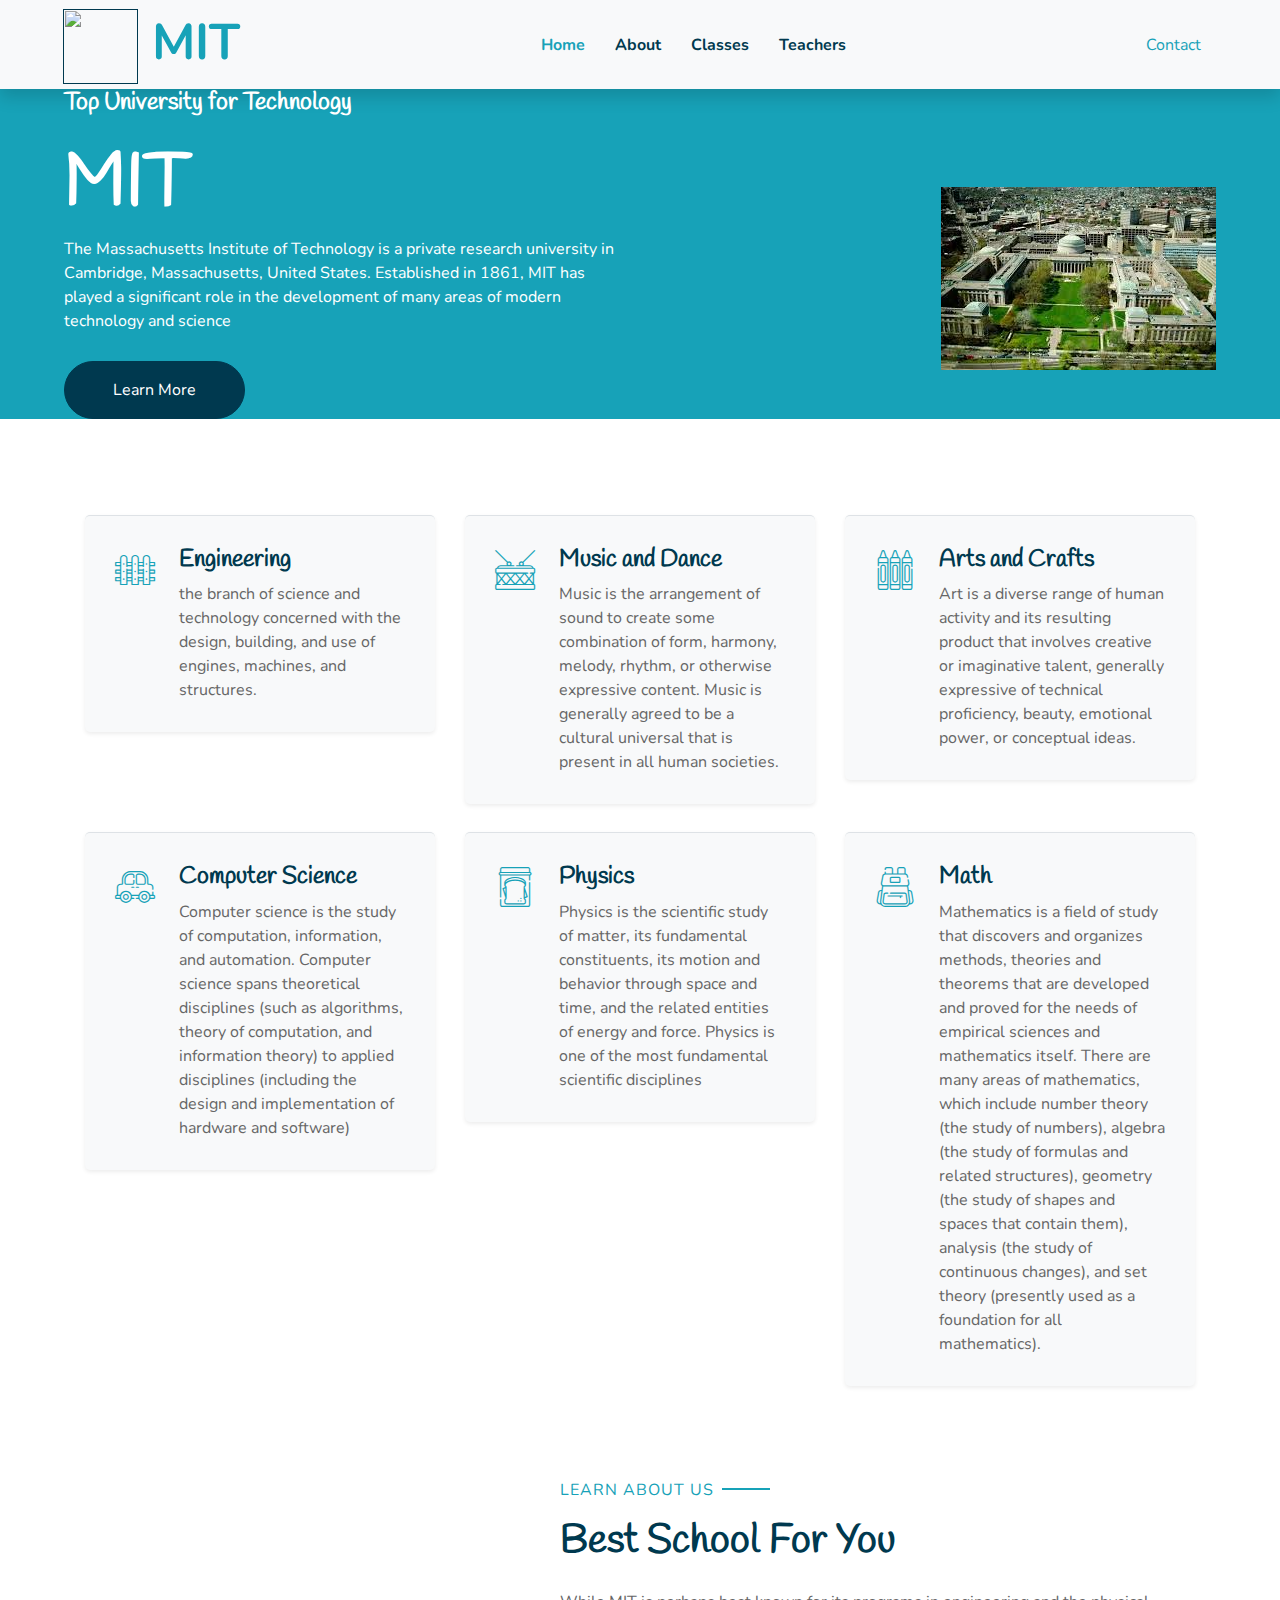
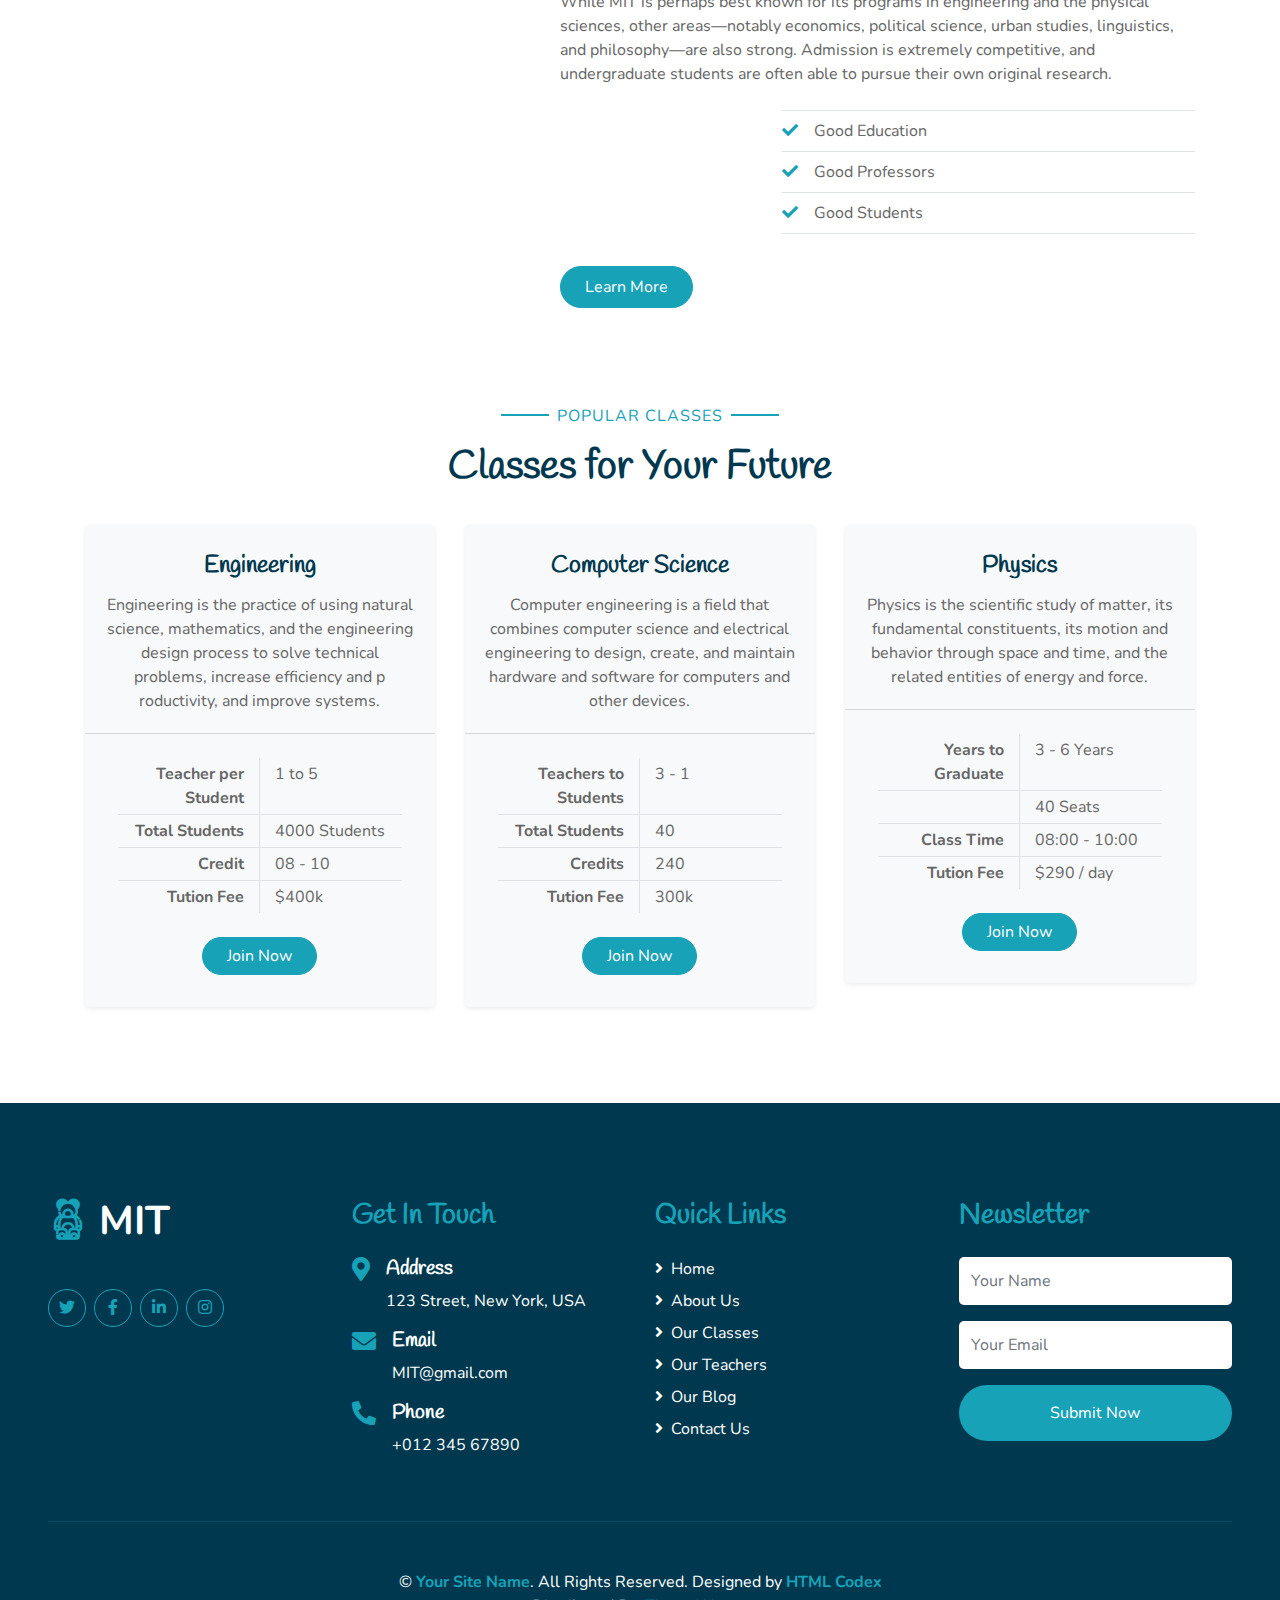
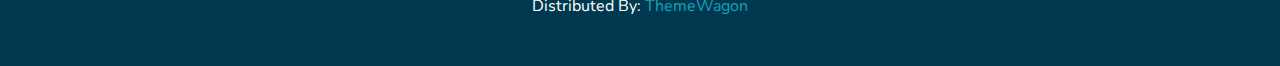
==== index.html @ 2fdd3d4b "tri duc ai tai sao cau lai gay" ====
<!DOCTYPE html>
<html lang="en">
  <head>
    <meta charset="utf-8" />
    <title>Massachusetts Institute of Technology</title>
    <meta content="width=device-width, initial-scale=1.0" name="viewport" />
    <meta content="Free HTML Templates" name="keywords" />
    <meta content="Free HTML Templates" name="description" />

    <!-- Favicon -->
    <link href="img/favicon.ico" rel="icon" />

    <!-- Google Web Fonts -->
    <link rel="preconnect" href="https://fonts.gstatic.com" />
    <link
      href="https://fonts.googleapis.com/css2?family=Handlee&family=Nunito&display=swap"
      rel="stylesheet"
    />

    <!-- Font Awesome -->
    <link
      href="https://cdnjs.cloudflare.com/ajax/libs/font-awesome/5.10.0/css/all.min.css"
      rel="stylesheet"
    />

    <!-- Flaticon Font -->
    <link href="lib/flaticon/font/flaticon.css" rel="stylesheet" />

    <!-- Libraries Stylesheet -->
    <link href="lib/owlcarousel/assets/owl.carousel.min.css" rel="stylesheet" />
    <link href="lib/lightbox/css/lightbox.min.css" rel="stylesheet" />

    <!-- Customized Bootstrap Stylesheet -->
    <link href="css/style.css" rel="stylesheet" />
  </head>

  <body>
    <!-- Navbar Start -->
    <div class="container-fluid bg-light position-relative shadow">
      <nav
        class="navbar navbar-expand-lg bg-light navbar-light py-3 py-lg-0 px-0 px-lg-5"
      >
        <a
          href=""
          class="navbar-brand font-weight-bold text-secondary"
          style="font-size: 50px"
        >
          <img src="https://th.bing.com/th/id/OIP.v89mqosFMWEcnOunq5qNAQHaHY?rs=1&pid=ImgDetMain" height="75px" width="75px">
          <span class="text-primary">MIT</span>
        </a>
        <button
          type="button"
          class="navbar-toggler"
          data-toggle="collapse"
          data-target="#navbarCollapse"
        >
          <span class="navbar-toggler-icon"></span>
        </button>
        <div
          class="collapse navbar-collapse justify-content-between"
          id="navbarCollapse"
        >
          <div class="navbar-nav font-weight-bold mx-auto py-0">
            <a href="index.html" class="nav-item nav-link active">Home</a>
            <a href="about.html" class="nav-item nav-link">About</a>
            <a href="class.html" class="nav-item nav-link">Classes</a>
            <a href="team.html" class="nav-item nav-link">Teachers</a>

              </div>
            </div>
            <a href="contact.html" class="nav-item nav-link">Contact</a>
          </div>

        </div>
      </nav>
    </div>
    <!-- Navbar End -->

    <!-- Header Start -->
    <div class="container-fluid bg-primary px-0 px-md-5 mb-5">
      <div class="row align-items-center px-3">
        <div class="col-lg-6 text-center text-lg-left">
          <h4 class="text-white mb-4 mt-5 mt-lg-0">Top University for Technology</h4>
          <h1 class="display-3 font-weight-bold text-white">
            MIT
          </h1>
          <p class="text-white mb-4">
            The Massachusetts Institute of Technology is a private research university
             in Cambridge, Massachusetts, United States. Established in 1861,
              MIT has played a significant role in the development of many areas of modern technology and science
          </p>
          <a href="" class="btn btn-secondary mt-1 py-3 px-5">Learn More</a>
        </div>
        <div class="col-lg-6 text-center text-lg-right">
          <img class="img-fluid mt-5" src="img/header.png" alt="" />
        </div>
      </div>
    </div>
    <!-- Header End -->

    <!-- Facilities Start -->
    <div class="container-fluid pt-5">
      <div class="container pb-3">
        <div class="row">
          <div class="col-lg-4 col-md-6 pb-1">
            <div
              class="d-flex bg-light shadow-sm border-top rounded mb-4"
              style="padding: 30px"
            >
              <i
                class="flaticon-050-fence h1 font-weight-normal text-primary mb-3"
              ></i>
              <div class="pl-4">
                <h4>Engineering</h4>
                <p class="m-0">
                  the branch of science and technology concerned with 
                  the design, building, and use of engines, machines, and structures.

                </p>
              </div>
            </div>
          </div>
          <div class="col-lg-4 col-md-6 pb-1">
            <div
              class="d-flex bg-light shadow-sm border-top rounded mb-4"
              style="padding: 30px"
            >
              <i
                class="flaticon-022-drum h1 font-weight-normal text-primary mb-3"
              ></i>
              <div class="pl-4">
                <h4>Music and Dance</h4>
                <p class="m-0">
                  Music is the arrangement of sound to create some combination of form, harmony, melody, rhythm, or otherwise expressive content.
                  Music is generally agreed to be a cultural universal that is present in all human societies.
                </p>
              </div>
            </div>
          </div>
          <div class="col-lg-4 col-md-6 pb-1">
            <div
              class="d-flex bg-light shadow-sm border-top rounded mb-4"
              style="padding: 30px"
            >
              <i
                class="flaticon-030-crayons h1 font-weight-normal text-primary mb-3"
              ></i>
              <div class="pl-4">
                <h4>Arts and Crafts</h4>
                <p class="m-0">
                  Art is a diverse range of human activity and its resulting product that 
                  involves creative or imaginative talent, generally expressive of technical proficiency, beauty,
                   emotional power, or conceptual ideas.
                </p>
              </div>
            </div>
          </div>
          <div class="col-lg-4 col-md-6 pb-1">
            <div
              class="d-flex bg-light shadow-sm border-top rounded mb-4"
              style="padding: 30px"
            >
              <i
                class="flaticon-017-toy-car h1 font-weight-normal text-primary mb-3"
              ></i>
              <div class="pl-4">
                <h4>Computer Science</h4>
                <p class="m-0">
                  Computer science is the study of computation, information, and automation.
                   Computer science spans theoretical disciplines (such as algorithms, theory of computation, and information theory)
                    to applied disciplines (including the design and implementation of hardware and software)
                </p>
              </div>
            </div>
          </div>
          <div class="col-lg-4 col-md-6 pb-1">
            <div
              class="d-flex bg-light shadow-sm border-top rounded mb-4"
              style="padding: 30px"
            >
              <i
                class="flaticon-025-sandwich h1 font-weight-normal text-primary mb-3"
              ></i>
              <div class="pl-4">
                <h4>Physics</h4>
                <p class="m-0">
                  Physics is the scientific study of matter, its fundamental constituents, its motion and behavior through space and time,
                   and the related entities of energy and force. Physics is one of the most fundamental scientific disciplines
                </p>
              </div>
            </div>
          </div>
          <div class="col-lg-4 col-md-6 pb-1">
            <div
              class="d-flex bg-light shadow-sm border-top rounded mb-4"
              style="padding: 30px"
            >
              <i
                class="flaticon-047-backpack h1 font-weight-normal text-primary mb-3"
              ></i>
              <div class="pl-4">
                <h4>Math</h4>
                <p class="m-0">
                  Mathematics is a field of study that discovers and organizes methods, theories and theorems
                  that are developed and proved for the needs of empirical sciences and mathematics itself.
                  There are many areas of mathematics, which include number theory (the study of numbers), 
                  algebra (the study of formulas and related structures),
                  geometry (the study of shapes and spaces that contain them),
                  analysis (the study of continuous changes), and set theory (presently used as a foundation for all mathematics).                </p>
              </div>
            </div>
          </div>
        </div>
      </div>
    </div>
    <!-- Facilities Start -->

    <!-- About Start -->
    <div class="container-fluid py-5">
      <div class="container">
        <div class="row align-items-center">
          <div class="col-lg-5">
            <img
              class="img-fluid rounded mb-5 mb-lg-0"
              src="img/about-1.jpg"
              alt=""
            />
          </div>
          <div class="col-lg-7">
            <p class="section-title pr-5">
              <span class="pr-2">Learn About Us</span>
            </p>
            <h1 class="mb-4">Best School For You</h1>
            <p>
              While MIT is perhaps best known for its programs in engineering and the physical sciences, other areas—notably economics,
              political science, urban studies, linguistics, and philosophy—are also strong. Admission is extremely competitive, 
              and undergraduate students are often able to pursue their own original research.
            </p>
            <div class="row pt-2 pb-4">
              <div class="col-6 col-md-4">
                <img class="img-fluid rounded" src="img/about-2.jpg" alt="" />
              </div>
              <div class="col-6 col-md-8">
                <ul class="list-inline m-0">
                  <li class="py-2 border-top border-bottom">
                    <i class="fa fa-check text-primary mr-3"></i>Good Education
                  </li>
                  <li class="py-2 border-bottom">
                    <i class="fa fa-check text-primary mr-3"></i>Good Professors 
                  </li>
                  <li class="py-2 border-bottom">
                    <i class="fa fa-check text-primary mr-3"></i>Good Students
                  </li>
                </ul>
              </div>
            </div>
            <a href="" class="btn btn-primary mt-2 py-2 px-4">Learn More</a>
          </div>
        </div>
      </div>
    </div>
    <!-- About End -->

    <!-- Class Start -->
    <div class="container-fluid pt-5">
      <div class="container">
        <div class="text-center pb-2">
          <p class="section-title px-5">
            <span class="px-2">Popular Classes</span>
          </p>
          <h1 class="mb-4">Classes for Your Future</h1>
        </div>
        <div class="row">
          <div class="col-lg-4 mb-5">
            <div class="card border-0 bg-light shadow-sm pb-2">
              <img class="card-img-top mb-2" src="img/class-1.jpg" alt="" />
              <div class="card-body text-center">
                <h4 class="card-title">Engineering</h4>
                <p class="card-text"> Engineering is the practice of using natural science, mathematics,
                   and the engineering design process to solve technical problems, increase efficiency and p
                   roductivity, and improve systems.
                  
                </p>
              </div>
              <div class="card-footer bg-transparent py-4 px-5">
                <div class="row border-bottom">
                  <div class="col-6 py-1 text-right border-right">
                    <strong>Teacher per Student</strong>
                  </div>
                  <div class="col-6 py-1"> 1 to 5 </div>
                </div>
                <div class="row border-bottom">
                  <div class="col-6 py-1 text-right border-right">
                    <strong>Total Students</strong>
                  </div>
                  <div class="col-6 py-1">4000 Students</div>
                </div>
                <div class="row border-bottom">
                  <div class="col-6 py-1 text-right border-right">
                    <strong>Credit</strong>
                  </div>
                  <div class="col-6 py-1">08 - 10</div>
                </div>
                <div class="row">
                  <div class="col-6 py-1 text-right border-right">
                    <strong>Tution Fee</strong>
                  </div>
                  <div class="col-6 py-1">$400k</div>
                </div>
              </div>
              <a href="" class="btn btn-primary px-4 mx-auto mb-4">Join Now</a>
            </div>
          </div>
          <div class="col-lg-4 mb-5">
            <div class="card border-0 bg-light shadow-sm pb-2">
              <img class="card-img-top mb-2" src="img/class-2.jpg" alt="" />
              <div class="card-body text-center">
                <h4 class="card-title">Computer Science</h4>
                <p class="card-text">
                  Computer engineering is a field that combines computer science and electrical engineering 
                  to design, create, and maintain hardware and software for computers and other devices. 
                </p>
              </div>
              <div class="card-footer bg-transparent py-4 px-5">
                <div class="row border-bottom">
                  <div class="col-6 py-1 text-right border-right">
                    <strong>Teachers to Students </strong>
                  </div>
                  <div class="col-6 py-1">3 - 1</div>
                </div>
                <div class="row border-bottom">
                  <div class="col-6 py-1 text-right border-right">
                    <strong>Total Students</strong>
                  </div>
                  <div class="col-6 py-1">40</div>
                </div>
                <div class="row border-bottom">
                  <div class="col-6 py-1 text-right border-right">
                    <strong>Credits </strong>
                  </div>
                  <div class="col-6 py-1">240</div>
                </div>
                <div class="row">
                  <div class="col-6 py-1 text-right border-right">
                    <strong>Tution Fee</strong>
                  </div>
                  <div class="col-6 py-1">300k</div>
                </div>
              </div>
              <a href="" class="btn btn-primary px-4 mx-auto mb-4">Join Now</a>
            </div>
          </div>
          <div class="col-lg-4 mb-5">
            <div class="card border-0 bg-light shadow-sm pb-2">
              <img class="card-img-top mb-2" src="img/class-3.jpg" alt="" />
              <div class="card-body text-center">
                <h4 class="card-title">Physics </h4>
                <p class="card-text">
                  Physics is the scientific study of matter, its fundamental constituents, its motion and behavior
                  through space and time, and the related entities of energy and force.
                </p>
              </div>
              <div class="card-footer bg-transparent py-4 px-5">
                <div class="row border-bottom">
                  <div class="col-6 py-1 text-right border-right">
                    <strong>Years to Graduate</strong>
                  </div>
                  <div class="col-6 py-1">3 - 6 Years</div>
                </div>
                <div class="row border-bottom">
                  <div class="col-6 py-1 text-right border-right">
                    <strong></strong>
                  </div>
                  <div class="col-6 py-1">40 Seats</div>
                </div>
                <div class="row border-bottom">
                  <div class="col-6 py-1 text-right border-right">
                    <strong>Class Time</strong>
                  </div>
                  <div class="col-6 py-1">08:00 - 10:00</div>
                </div>
                <div class="row">
                  <div class="col-6 py-1 text-right border-right">
                    <strong>Tution Fee</strong>
                  </div>
                  <div class="col-6 py-1">$290 / day</div>
                </div>
              </div>
              <a href="" class="btn btn-primary px-4 mx-auto mb-4">Join Now</a>
            </div>
          </div>
        </div>
      </div>
    </div>
    <!-- Class End -->

   
    </div>
    <!-- Registration End -->

    
    <!-- Blog End -->

    <!-- Footer Start -->
    <div
      class="container-fluid bg-secondary text-white mt-5 py-5 px-sm-3 px-md-5"
    >
      <div class="row pt-5">
        <div class="col-lg-3 col-md-6 mb-5">
          <a
            href=""
            class="navbar-brand font-weight-bold text-primary m-0 mb-4 p-0"
            style="font-size: 40px; line-height: 40px"
          >
            <i class="flaticon-043-teddy-bear"></i>
            <span class="text-white">MIT</span>
          </a>
          <p>
          
          <div class="d-flex justify-content-start mt-4">
            <a
              class="btn btn-outline-primary rounded-circle text-center mr-2 px-0"
              style="width: 38px; height: 38px"
              href="#"
              ><i class="fab fa-twitter"></i
            ></a>
            <a
              class="btn btn-outline-primary rounded-circle text-center mr-2 px-0"
              style="width: 38px; height: 38px"
              href="#"
              ><i class="fab fa-facebook-f"></i
            ></a>
            <a
              class="btn btn-outline-primary rounded-circle text-center mr-2 px-0"
              style="width: 38px; height: 38px"
              href="#"
              ><i class="fab fa-linkedin-in"></i
            ></a>
            <a
              class="btn btn-outline-primary rounded-circle text-center mr-2 px-0"
              style="width: 38px; height: 38px"
              href="#"
              ><i class="fab fa-instagram"></i
            ></a>
          </div>
        </div>
        <div class="col-lg-3 col-md-6 mb-5">
          <h3 class="text-primary mb-4">Get In Touch</h3>
          <div class="d-flex">
            <h4 class="fa fa-map-marker-alt text-primary"></h4>
            <div class="pl-3">
              <h5 class="text-white">Address</h5>
              <p>123 Street, New York, USA</p>
            </div>
          </div>
          <div class="d-flex">
            <h4 class="fa fa-envelope text-primary"></h4>
            <div class="pl-3">
              <h5 class="text-white">Email</h5>
              <p>MIT@gmail.com</p>
            </div>
          </div>
          <div class="d-flex">
            <h4 class="fa fa-phone-alt text-primary"></h4>
            <div class="pl-3">
              <h5 class="text-white">Phone</h5>
              <p>+012 345 67890</p>
            </div>
          </div>
        </div>
        <div class="col-lg-3 col-md-6 mb-5">
          <h3 class="text-primary mb-4">Quick Links</h3>
          <div class="d-flex flex-column justify-content-start">
            <a class="text-white mb-2" href="#"
              ><i class="fa fa-angle-right mr-2"></i>Home</a
            >
            <a class="text-white mb-2" href="#"
              ><i class="fa fa-angle-right mr-2"></i>About Us</a
            >
            <a class="text-white mb-2" href="#"
              ><i class="fa fa-angle-right mr-2"></i>Our Classes</a
            >
            <a class="text-white mb-2" href="#"
              ><i class="fa fa-angle-right mr-2"></i>Our Teachers</a
            >
            <a class="text-white mb-2" href="#"
              ><i class="fa fa-angle-right mr-2"></i>Our Blog</a
            >
            <a class="text-white" href="#"
              ><i class="fa fa-angle-right mr-2"></i>Contact Us</a
            >
          </div>
        </div>
        <div class="col-lg-3 col-md-6 mb-5">
          <h3 class="text-primary mb-4">Newsletter</h3>
          <form action="">
            <div class="form-group">
              <input
                type="text"
                class="form-control border-0 py-4"
                placeholder="Your Name"
                required="required"
              />
            </div>
            <div class="form-group">
              <input
                type="email"
                class="form-control border-0 py-4"
                placeholder="Your Email"
                required="required"
              />
            </div>
            <div>
              <button
                class="btn btn-primary btn-block border-0 py-3"
                type="submit"
              >
                Submit Now
              </button>
            </div>
          </form>
        </div>
      </div>
      <div
        class="container-fluid pt-5"
        style="border-top: 1px solid rgba(23, 162, 184, 0.2) ;"
      >
        <p class="m-0 text-center text-white">
          &copy;
          <a class="text-primary font-weight-bold" href="#">Your Site Name</a>.
          All Rights Reserved.

          <!--/*** This template is free as long as you keep the footer author’s credit link/attribution link/backlink. If you'd like to use the template without the footer author’s credit link/attribution link/backlink, you can purchase the Credit Removal License from "https://htmlcodex.com/credit-removal". Thank you for your support. ***/-->
          Designed by
          <a class="text-primary font-weight-bold" href="https://htmlcodex.com"
            >HTML Codex</a
          >
          <br />Distributed By:
          <a href="https://themewagon.com" target="_blank">ThemeWagon</a>
        </p>
      </div>
    </div>
    <!-- Footer End -->

    <!-- Back to Top -->
    <a href="#" class="btn btn-primary p-3 back-to-top"
      ><i class="fa fa-angle-double-up"></i
    ></a>

    <!-- JavaScript Libraries -->
    <script src="https://code.jquery.com/jquery-3.4.1.min.js"></script>
    <script src="https://stackpath.bootstrapcdn.com/bootstrap/4.4.1/js/bootstrap.bundle.min.js"></script>
    <script src="lib/easing/easing.min.js"></script>
    <script src="lib/owlcarousel/owl.carousel.min.js"></script>
    <script src="lib/isotope/isotope.pkgd.min.js"></script>
    <script src="lib/lightbox/js/lightbox.min.js"></script>

    <!-- Contact Javascript File -->
    <script src="mail/jqBootstrapValidation.min.js"></script>
    <script src="mail/contact.js"></script>

    <!-- Template Javascript -->
    <script src="js/main.js"></script>
  </body>
</html>
---- lib/flaticon/font/flaticon.css ----
@font-face {
  font-family: "Flaticon";
  src: url("./Flaticon.eot");
  src: url("./Flaticon.eot?#iefix") format("embedded-opentype"),
       url("./Flaticon.woff2") format("woff2"),
       url("./Flaticon.woff") format("woff"),
       url("./Flaticon.ttf") format("truetype"),
       url("./Flaticon.svg#Flaticon") format("svg");
  font-weight: normal;
  font-style: normal;
}

@media screen and (-webkit-min-device-pixel-ratio:0) {
  @font-face {
    font-family: "Flaticon";
    src: url("./Flaticon.svg#Flaticon") format("svg");
  }
}

[class^="flaticon-"]:before, [class*=" flaticon-"]:before,
[class^="flaticon-"]:after, [class*=" flaticon-"]:after {   
  font-family: Flaticon;
        font-size: 20px;
font-style: normal;
margin-left: 20px;
}

.flaticon-001-swing:before { content: "\f100"; }
.flaticon-002-bricks:before { content: "\f101"; }
.flaticon-003-feeding-bottle:before { content: "\f102"; }
.flaticon-004-balloons:before { content: "\f103"; }
.flaticon-005-marker:before { content: "\f104"; }
.flaticon-006-spinning-top:before { content: "\f105"; }
.flaticon-007-sandbox:before { content: "\f106"; }
.flaticon-008-tambourine:before { content: "\f107"; }
.flaticon-009-bib:before { content: "\f108"; }
.flaticon-010-slide:before { content: "\f109"; }
.flaticon-011-mat:before { content: "\f10a"; }
.flaticon-012-kite:before { content: "\f10b"; }
.flaticon-013-brush:before { content: "\f10c"; }
.flaticon-014-blackboard:before { content: "\f10d"; }
.flaticon-015-potty:before { content: "\f10e"; }
.flaticon-016-apple:before { content: "\f10f"; }
.flaticon-017-toy-car:before { content: "\f110"; }
.flaticon-018-ball:before { content: "\f111"; }
.flaticon-019-pencil:before { content: "\f112"; }
.flaticon-020-rattle:before { content: "\f113"; }
.flaticon-021-juice-box:before { content: "\f114"; }
.flaticon-022-drum:before { content: "\f115"; }
.flaticon-023-girl:before { content: "\f116"; }
.flaticon-024-shape-toy:before { content: "\f117"; }
.flaticon-025-sandwich:before { content: "\f118"; }
.flaticon-026-paper-boat:before { content: "\f119"; }
.flaticon-027-xylophone:before { content: "\f11a"; }
.flaticon-028-kindergarten:before { content: "\f11b"; }
.flaticon-029-clock:before { content: "\f11c"; }
.flaticon-030-crayons:before { content: "\f11d"; }
.flaticon-031-bell:before { content: "\f11e"; }
.flaticon-032-book:before { content: "\f11f"; }
.flaticon-033-blocks:before { content: "\f120"; }
.flaticon-034-popsicle:before { content: "\f121"; }
.flaticon-035-table:before { content: "\f122"; }
.flaticon-036-boy:before { content: "\f123"; }
.flaticon-037-toys:before { content: "\f124"; }
.flaticon-038-locker:before { content: "\f125"; }
.flaticon-039-seesaw:before { content: "\f126"; }
.flaticon-040-puzzle:before { content: "\f127"; }
.flaticon-041-abacus:before { content: "\f128"; }
.flaticon-042-synthesizer:before { content: "\f129"; }
.flaticon-043-teddy-bear:before { content: "\f12a"; }
.flaticon-044-scissors:before { content: "\f12b"; }
.flaticon-045-cookies:before { content: "\f12c"; }
.flaticon-046-bucket:before { content: "\f12d"; }
.flaticon-047-backpack:before { content: "\f12e"; }
.flaticon-048-paper-plane:before { content: "\f12f"; }
.flaticon-049-cutlery:before { content: "\f130"; }
.flaticon-050-fence:before { content: "\f131"; }
---- css/style.css ----
/******* Bootstrap Theming ********/
/*!
 * Bootstrap v4.5.3 (https://getbootstrap.com/)
 * Copyright 2011-2020 The Bootstrap Authors
 * Copyright 2011-2020 Twitter, Inc.
 * Licensed under MIT (https://github.com/twbs/bootstrap/blob/main/LICENSE)
 */
:root {
  --blue: #007bff;
  --indigo: #6610f2;
  --purple: #6f42c1;
  --pink: #e83e8c;
  --red: #dc3545;
  --orange: #fd7e14;
  --yellow: #ffc107;
  --green: #28a745;
  --teal: #20c997;
  --cyan: #17a2b8;
  --white: #fff;
  --gray: #6c757d;
  --gray-dark: #343a40;
  --primary: #17a2b8;
  --secondary: #00394f;
  --success: #28a745;
  --info: #17a2b8;
  --warning: #ffc107;
  --danger: #dc3545;
  --light: #f8f9fa;
  --dark: #343a40;
  --breakpoint-xs: 0;
  --breakpoint-sm: 576px;
  --breakpoint-md: 768px;
  --breakpoint-lg: 992px;
  --breakpoint-xl: 1200px;
  --font-family-sans-serif: "Nunito", sans-serif;
  --font-family-monospace: SFMono-Regular, Menlo, Monaco, Consolas, "Liberation Mono", "Courier New", monospace;
}

*,
*::before,
*::after {
  box-sizing: border-box;
}

html {
  font-family: sans-serif;
  line-height: 1.15;
  -webkit-text-size-adjust: 100%;
  -webkit-tap-highlight-color: rgba(0, 0, 0, 0);
}

article, aside, figcaption, figure, footer, header, hgroup, main, nav, section {
  display: block;
}

body {
  margin: 0;
  font-family: "Nunito", sans-serif;
  font-size: 1rem;
  font-weight: 400;
  line-height: 1.5;
  color: #666666;
  text-align: left;
  background-color: #fff;
}

[tabindex="-1"]:focus:not(:focus-visible) {
  outline: 0 !important;
}

hr {
  box-sizing: content-box;
  height: 0;
  overflow: visible;
}

h1, h2, h3, h4, h5, h6 {
  margin-top: 0;
  margin-bottom: 0.5rem;
}

p {
  margin-top: 0;
  margin-bottom: 1rem;
}

abbr[title],
abbr[data-original-title] {
  text-decoration: underline;
  text-decoration: underline dotted;
  cursor: help;
  border-bottom: 0;
  text-decoration-skip-ink: none;
}

address {
  margin-bottom: 1rem;
  font-style: normal;
  line-height: inherit;
}

ol,
ul,
dl {
  margin-top: 0;
  margin-bottom: 1rem;
}

ol ol,
ul ul,
ol ul,
ul ol {
  margin-bottom: 0;
}

dt {
  font-weight: 700;
}

dd {
  margin-bottom: .5rem;
  margin-left: 0;
}

blockquote {
  margin: 0 0 1rem;
}

b,
strong {
  font-weight: bolder;
}

small {
  font-size: 80%;
}

sub,
sup {
  position: relative;
  font-size: 75%;
  line-height: 0;
  vertical-align: baseline;
}

sub {
  bottom: -.25em;
}

sup {
  top: -.5em;
}

a {
  color: #17a2b8;
  text-decoration: none;
  background-color: transparent;
}

a:hover {
  color: #0f6674;
  text-decoration: underline;
}

a:not([href]):not([class]) {
  color: inherit;
  text-decoration: none;
}

a:not([href]):not([class]):hover {
  color: inherit;
  text-decoration: none;
}

pre,
code,
kbd,
samp {
  font-family: SFMono-Regular, Menlo, Monaco, Consolas, "Liberation Mono", "Courier New", monospace;
  font-size: 1em;
}

pre {
  margin-top: 0;
  margin-bottom: 1rem;
  overflow: auto;
  -ms-overflow-style: scrollbar;
}

figure {
  margin: 0 0 1rem;
}

img {
  vertical-align: middle;
  border-style: none;
}

svg {
  overflow: hidden;
  vertical-align: middle;
}

table {
  border-collapse: collapse;
}

caption {
  padding-top: 0.75rem;
  padding-bottom: 0.75rem;
  color: #6c757d;
  text-align: left;
  caption-side: bottom;
}

th {
  text-align: inherit;
  text-align: -webkit-match-parent;
}

label {
  display: inline-block;
  margin-bottom: 0.5rem;
}

button {
  border-radius: 0;
}

button:focus {
  outline: 1px dotted;
  outline: 5px auto -webkit-focus-ring-color;
}

input,
button,
select,
optgroup,
textarea {
  margin: 0;
  font-family: inherit;
  font-size: inherit;
  line-height: inherit;
}

button,
input {
  overflow: visible;
}

button,
select {
  text-transform: none;
}

[role="button"] {
  cursor: pointer;
}

select {
  word-wrap: normal;
}

button,
[type="button"],
[type="reset"],
[type="submit"] {
  -webkit-appearance: button;
}

button:not(:disabled),
[type="button"]:not(:disabled),
[type="reset"]:not(:disabled),
[type="submit"]:not(:disabled) {
  cursor: pointer;
}

button::-moz-focus-inner,
[type="button"]::-moz-focus-inner,
[type="reset"]::-moz-focus-inner,
[type="submit"]::-moz-focus-inner {
  padding: 0;
  border-style: none;
}

input[type="radio"],
input[type="checkbox"] {
  box-sizing: border-box;
  padding: 0;
}

textarea {
  overflow: auto;
  resize: vertical;
}

fieldset {
  min-width: 0;
  padding: 0;
  margin: 0;
  border: 0;
}

legend {
  display: block;
  width: 100%;
  max-width: 100%;
  padding: 0;
  margin-bottom: .5rem;
  font-size: 1.5rem;
  line-height: inherit;
  color: inherit;
  white-space: normal;
}

@media (max-width: 1200px) {
  legend {
    font-size: calc(1.275rem + 0.3vw) ;
  }
}

progress {
  vertical-align: baseline;
}

[type="number"]::-webkit-inner-spin-button,
[type="number"]::-webkit-outer-spin-button {
  height: auto;
}

[type="search"] {
  outline-offset: -2px;
  -webkit-appearance: none;
}

[type="search"]::-webkit-search-decoration {
  -webkit-appearance: none;
}

::-webkit-file-upload-button {
  font: inherit;
  -webkit-appearance: button;
}

output {
  display: inline-block;
}

summary {
  display: list-item;
  cursor: pointer;
}

template {
  display: none;
}

[hidden] {
  display: none !important;
}

h1, h2, h3, h4, h5, h6,
.h1, .h2, .h3, .h4, .h5, .h6 {
  margin-bottom: 0.5rem;
  font-family: "Handlee", cursive;
  font-weight: bold;
  line-height: 1.2;
  color: #00394f;
}

h1, .h1 {
  font-size: 2.5rem;
}

@media (max-width: 1200px) {
  h1, .h1 {
    font-size: calc(1.375rem + 1.5vw) ;
  }
}

h2, .h2 {
  font-size: 2rem;
}

@media (max-width: 1200px) {
  h2, .h2 {
    font-size: calc(1.325rem + 0.9vw) ;
  }
}

h3, .h3 {
  font-size: 1.75rem;
}

@media (max-width: 1200px) {
  h3, .h3 {
    font-size: calc(1.3rem + 0.6vw) ;
  }
}

h4, .h4 {
  font-size: 1.5rem;
}

@media (max-width: 1200px) {
  h4, .h4 {
    font-size: calc(1.275rem + 0.3vw) ;
  }
}

h5, .h5 {
  font-size: 1.25rem;
}

h6, .h6 {
  font-size: 1rem;
}

.lead {
  font-size: 1.25rem;
  font-weight: 300;
}

.display-1 {
  font-size: 6rem;
  font-weight: 300;
  line-height: 1.2;
}

@media (max-width: 1200px) {
  .display-1 {
    font-size: calc(1.725rem + 5.7vw) ;
  }
}

.display-2 {
  font-size: 5.5rem;
  font-weight: 300;
  line-height: 1.2;
}

@media (max-width: 1200px) {
  .display-2 {
    font-size: calc(1.675rem + 5.1vw) ;
  }
}

.display-3 {
  font-size: 4.5rem;
  font-weight: 300;
  line-height: 1.2;
}

@media (max-width: 1200px) {
  .display-3 {
    font-size: calc(1.575rem + 3.9vw) ;
  }
}

.display-4 {
  font-size: 3.5rem;
  font-weight: 300;
  line-height: 1.2;
}

@media (max-width: 1200px) {
  .display-4 {
    font-size: calc(1.475rem + 2.7vw) ;
  }
}

hr {
  margin-top: 1rem;
  margin-bottom: 1rem;
  border: 0;
  border-top: 1px solid rgba(0, 0, 0, 0.1);
}

small,
.small {
  font-size: 80%;
  font-weight: 400;
}

mark,
.mark {
  padding: 0.2em;
  background-color: #fcf8e3;
}

.list-unstyled {
  padding-left: 0;
  list-style: none;
}

.list-inline {
  padding-left: 0;
  list-style: none;
}

.list-inline-item {
  display: inline-block;
}

.list-inline-item:not(:last-child) {
  margin-right: 0.5rem;
}

.initialism {
  font-size: 90%;
  text-transform: uppercase;
}

.blockquote {
  margin-bottom: 1rem;
  font-size: 1.25rem;
}

.blockquote-footer {
  display: block;
  font-size: 80%;
  color: #6c757d;
}

.blockquote-footer::before {
  content: "\2014\00A0";
}

.img-fluid {
  max-width: 100%;
  height: auto;
}

.img-thumbnail {
  padding: 0.25rem;
  background-color: #fff;
  border: 1px solid #dee2e6;
  border-radius: 5px;
  max-width: 100%;
  height: auto;
}

.figure {
  display: inline-block;
}

.figure-img {
  margin-bottom: 0.5rem;
  line-height: 1;
}

.figure-caption {
  font-size: 90%;
  color: #6c757d;
}

code {
  font-size: 87.5%;
  color: #e83e8c;
  word-wrap: break-word;
}

a > code {
  color: inherit;
}

kbd {
  padding: 0.2rem 0.4rem;
  font-size: 87.5%;
  color: #fff;
  background-color: #212529;
  border-radius: 0.2rem;
}

kbd kbd {
  padding: 0;
  font-size: 100%;
  font-weight: 700;
}

pre {
  display: block;
  font-size: 87.5%;
  color: #212529;
}

pre code {
  font-size: inherit;
  color: inherit;
  word-break: normal;
}

.pre-scrollable {
  max-height: 340px;
  overflow-y: scroll;
}

.container,
.container-fluid,
.container-sm,
.container-md,
.container-lg,
.container-xl {
  width: 100%;
  padding-right: 15px;
  padding-left: 15px;
  margin-right: auto;
  margin-left: auto;
}

@media (min-width: 576px) {
  .container, .container-sm {
    max-width: 540px;
  }
}

@media (min-width: 768px) {
  .container, .container-sm, .container-md {
    max-width: 720px;
  }
}

@media (min-width: 992px) {
  .container, .container-sm, .container-md, .container-lg {
    max-width: 960px;
  }
}

@media (min-width: 1200px) {
  .container, .container-sm, .container-md, .container-lg, .container-xl {
    max-width: 1140px;
  }
}

.row {
  display: flex;
  flex-wrap: wrap;
  margin-right: -15px;
  margin-left: -15px;
}

.no-gutters {
  margin-right: 0;
  margin-left: 0;
}

.no-gutters > .col,
.no-gutters > [class*="col-"] {
  padding-right: 0;
  padding-left: 0;
}

.col-1, .col-2, .col-3, .col-4, .col-5, .col-6, .col-7, .col-8, .col-9, .col-10, .col-11, .col-12, .col,
.col-auto, .col-sm-1, .col-sm-2, .col-sm-3, .col-sm-4, .col-sm-5, .col-sm-6, .col-sm-7, .col-sm-8, .col-sm-9, .col-sm-10, .col-sm-11, .col-sm-12, .col-sm,
.col-sm-auto, .col-md-1, .col-md-2, .col-md-3, .col-md-4, .col-md-5, .col-md-6, .col-md-7, .col-md-8, .col-md-9, .col-md-10, .col-md-11, .col-md-12, .col-md,
.col-md-auto, .col-lg-1, .col-lg-2, .col-lg-3, .col-lg-4, .col-lg-5, .col-lg-6, .col-lg-7, .col-lg-8, .col-lg-9, .col-lg-10, .col-lg-11, .col-lg-12, .col-lg,
.col-lg-auto, .col-xl-1, .col-xl-2, .col-xl-3, .col-xl-4, .col-xl-5, .col-xl-6, .col-xl-7, .col-xl-8, .col-xl-9, .col-xl-10, .col-xl-11, .col-xl-12, .col-xl,
.col-xl-auto {
  position: relative;
  width: 100%;
  padding-right: 15px;
  padding-left: 15px;
}

.col {
  flex-basis: 0;
  flex-grow: 1;
  max-width: 100%;
}

.row-cols-1 > * {
  flex: 0 0 100%;
  max-width: 100%;
}

.row-cols-2 > * {
  flex: 0 0 50%;
  max-width: 50%;
}

.row-cols-3 > * {
  flex: 0 0 33.33333%;
  max-width: 33.33333%;
}

.row-cols-4 > * {
  flex: 0 0 25%;
  max-width: 25%;
}

.row-cols-5 > * {
  flex: 0 0 20%;
  max-width: 20%;
}

.row-cols-6 > * {
  flex: 0 0 16.66667%;
  max-width: 16.66667%;
}

.col-auto {
  flex: 0 0 auto;
  width: auto;
  max-width: 100%;
}

.col-1 {
  flex: 0 0 8.33333%;
  max-width: 8.33333%;
}

.col-2 {
  flex: 0 0 16.66667%;
  max-width: 16.66667%;
}

.col-3 {
  flex: 0 0 25%;
  max-width: 25%;
}

.col-4 {
  flex: 0 0 33.33333%;
  max-width: 33.33333%;
}

.col-5 {
  flex: 0 0 41.66667%;
  max-width: 41.66667%;
}

.col-6 {
  flex: 0 0 50%;
  max-width: 50%;
}

.col-7 {
  flex: 0 0 58.33333%;
  max-width: 58.33333%;
}

.col-8 {
  flex: 0 0 66.66667%;
  max-width: 66.66667%;
}

.col-9 {
  flex: 0 0 75%;
  max-width: 75%;
}

.col-10 {
  flex: 0 0 83.33333%;
  max-width: 83.33333%;
}

.col-11 {
  flex: 0 0 91.66667%;
  max-width: 91.66667%;
}

.col-12 {
  flex: 0 0 100%;
  max-width: 100%;
}

.order-first {
  order: -1;
}

.order-last {
  order: 13;
}

.order-0 {
  order: 0;
}

.order-1 {
  order: 1;
}

.order-2 {
  order: 2;
}

.order-3 {
  order: 3;
}

.order-4 {
  order: 4;
}

.order-5 {
  order: 5;
}

.order-6 {
  order: 6;
}

.order-7 {
  order: 7;
}

.order-8 {
  order: 8;
}

.order-9 {
  order: 9;
}

.order-10 {
  order: 10;
}

.order-11 {
  order: 11;
}

.order-12 {
  order: 12;
}

.offset-1 {
  margin-left: 8.33333%;
}

.offset-2 {
  margin-left: 16.66667%;
}

.offset-3 {
  margin-left: 25%;
}

.offset-4 {
  margin-left: 33.33333%;
}

.offset-5 {
  margin-left: 41.66667%;
}

.offset-6 {
  margin-left: 50%;
}

.offset-7 {
  margin-left: 58.33333%;
}

.offset-8 {
  margin-left: 66.66667%;
}

.offset-9 {
  margin-left: 75%;
}

.offset-10 {
  margin-left: 83.33333%;
}

.offset-11 {
  margin-left: 91.66667%;
}

@media (min-width: 576px) {
  .col-sm {
    flex-basis: 0;
    flex-grow: 1;
    max-width: 100%;
  }
  .row-cols-sm-1 > * {
    flex: 0 0 100%;
    max-width: 100%;
  }
  .row-cols-sm-2 > * {
    flex: 0 0 50%;
    max-width: 50%;
  }
  .row-cols-sm-3 > * {
    flex: 0 0 33.33333%;
    max-width: 33.33333%;
  }
  .row-cols-sm-4 > * {
    flex: 0 0 25%;
    max-width: 25%;
  }
  .row-cols-sm-5 > * {
    flex: 0 0 20%;
    max-width: 20%;
  }
  .row-cols-sm-6 > * {
    flex: 0 0 16.66667%;
    max-width: 16.66667%;
  }
  .col-sm-auto {
    flex: 0 0 auto;
    width: auto;
    max-width: 100%;
  }
  .col-sm-1 {
    flex: 0 0 8.33333%;
    max-width: 8.33333%;
  }
  .col-sm-2 {
    flex: 0 0 16.66667%;
    max-width: 16.66667%;
  }
  .col-sm-3 {
    flex: 0 0 25%;
    max-width: 25%;
  }
  .col-sm-4 {
    flex: 0 0 33.33333%;
    max-width: 33.33333%;
  }
  .col-sm-5 {
    flex: 0 0 41.66667%;
    max-width: 41.66667%;
  }
  .col-sm-6 {
    flex: 0 0 50%;
    max-width: 50%;
  }
  .col-sm-7 {
    flex: 0 0 58.33333%;
    max-width: 58.33333%;
  }
  .col-sm-8 {
    flex: 0 0 66.66667%;
    max-width: 66.66667%;
  }
  .col-sm-9 {
    flex: 0 0 75%;
    max-width: 75%;
  }
  .col-sm-10 {
    flex: 0 0 83.33333%;
    max-width: 83.33333%;
  }
  .col-sm-11 {
    flex: 0 0 91.66667%;
    max-width: 91.66667%;
  }
  .col-sm-12 {
    flex: 0 0 100%;
    max-width: 100%;
  }
  .order-sm-first {
    order: -1;
  }
  .order-sm-last {
    order: 13;
  }
  .order-sm-0 {
    order: 0;
  }
  .order-sm-1 {
    order: 1;
  }
  .order-sm-2 {
    order: 2;
  }
  .order-sm-3 {
    order: 3;
  }
  .order-sm-4 {
    order: 4;
  }
  .order-sm-5 {
    order: 5;
  }
  .order-sm-6 {
    order: 6;
  }
  .order-sm-7 {
    order: 7;
  }
  .order-sm-8 {
    order: 8;
  }
  .order-sm-9 {
    order: 9;
  }
  .order-sm-10 {
    order: 10;
  }
  .order-sm-11 {
    order: 11;
  }
  .order-sm-12 {
    order: 12;
  }
  .offset-sm-0 {
    margin-left: 0;
  }
  .offset-sm-1 {
    margin-left: 8.33333%;
  }
  .offset-sm-2 {
    margin-left: 16.66667%;
  }
  .offset-sm-3 {
    margin-left: 25%;
  }
  .offset-sm-4 {
    margin-left: 33.33333%;
  }
  .offset-sm-5 {
    margin-left: 41.66667%;
  }
  .offset-sm-6 {
    margin-left: 50%;
  }
  .offset-sm-7 {
    margin-left: 58.33333%;
  }
  .offset-sm-8 {
    margin-left: 66.66667%;
  }
  .offset-sm-9 {
    margin-left: 75%;
  }
  .offset-sm-10 {
    margin-left: 83.33333%;
  }
  .offset-sm-11 {
    margin-left: 91.66667%;
  }
}

@media (min-width: 768px) {
  .col-md {
    flex-basis: 0;
    flex-grow: 1;
    max-width: 100%;
  }
  .row-cols-md-1 > * {
    flex: 0 0 100%;
    max-width: 100%;
  }
  .row-cols-md-2 > * {
    flex: 0 0 50%;
    max-width: 50%;
  }
  .row-cols-md-3 > * {
    flex: 0 0 33.33333%;
    max-width: 33.33333%;
  }
  .row-cols-md-4 > * {
    flex: 0 0 25%;
    max-width: 25%;
  }
  .row-cols-md-5 > * {
    flex: 0 0 20%;
    max-width: 20%;
  }
  .row-cols-md-6 > * {
    flex: 0 0 16.66667%;
    max-width: 16.66667%;
  }
  .col-md-auto {
    flex: 0 0 auto;
    width: auto;
    max-width: 100%;
  }
  .col-md-1 {
    flex: 0 0 8.33333%;
    max-width: 8.33333%;
  }
  .col-md-2 {
    flex: 0 0 16.66667%;
    max-width: 16.66667%;
  }
  .col-md-3 {
    flex: 0 0 25%;
    max-width: 25%;
  }
  .col-md-4 {
    flex: 0 0 33.33333%;
    max-width: 33.33333%;
  }
  .col-md-5 {
    flex: 0 0 41.66667%;
    max-width: 41.66667%;
  }
  .col-md-6 {
    flex: 0 0 50%;
    max-width: 50%;
  }
  .col-md-7 {
    flex: 0 0 58.33333%;
    max-width: 58.33333%;
  }
  .col-md-8 {
    flex: 0 0 66.66667%;
    max-width: 66.66667%;
  }
  .col-md-9 {
    flex: 0 0 75%;
    max-width: 75%;
  }
  .col-md-10 {
    flex: 0 0 83.33333%;
    max-width: 83.33333%;
  }
  .col-md-11 {
    flex: 0 0 91.66667%;
    max-width: 91.66667%;
  }
  .col-md-12 {
    flex: 0 0 100%;
    max-width: 100%;
  }
  .order-md-first {
    order: -1;
  }
  .order-md-last {
    order: 13;
  }
  .order-md-0 {
    order: 0;
  }
  .order-md-1 {
    order: 1;
  }
  .order-md-2 {
    order: 2;
  }
  .order-md-3 {
    order: 3;
  }
  .order-md-4 {
    order: 4;
  }
  .order-md-5 {
    order: 5;
  }
  .order-md-6 {
    order: 6;
  }
  .order-md-7 {
    order: 7;
  }
  .order-md-8 {
    order: 8;
  }
  .order-md-9 {
    order: 9;
  }
  .order-md-10 {
    order: 10;
  }
  .order-md-11 {
    order: 11;
  }
  .order-md-12 {
    order: 12;
  }
  .offset-md-0 {
    margin-left: 0;
  }
  .offset-md-1 {
    margin-left: 8.33333%;
  }
  .offset-md-2 {
    margin-left: 16.66667%;
  }
  .offset-md-3 {
    margin-left: 25%;
  }
  .offset-md-4 {
    margin-left: 33.33333%;
  }
  .offset-md-5 {
    margin-left: 41.66667%;
  }
  .offset-md-6 {
    margin-left: 50%;
  }
  .offset-md-7 {
    margin-left: 58.33333%;
  }
  .offset-md-8 {
    margin-left: 66.66667%;
  }
  .offset-md-9 {
    margin-left: 75%;
  }
  .offset-md-10 {
    margin-left: 83.33333%;
  }
  .offset-md-11 {
    margin-left: 91.66667%;
  }
}

@media (min-width: 992px) {
  .col-lg {
    flex-basis: 0;
    flex-grow: 1;
    max-width: 100%;
  }
  .row-cols-lg-1 > * {
    flex: 0 0 100%;
    max-width: 100%;
  }
  .row-cols-lg-2 > * {
    flex: 0 0 50%;
    max-width: 50%;
  }
  .row-cols-lg-3 > * {
    flex: 0 0 33.33333%;
    max-width: 33.33333%;
  }
  .row-cols-lg-4 > * {
    flex: 0 0 25%;
    max-width: 25%;
  }
  .row-cols-lg-5 > * {
    flex: 0 0 20%;
    max-width: 20%;
  }
  .row-cols-lg-6 > * {
    flex: 0 0 16.66667%;
    max-width: 16.66667%;
  }
  .col-lg-auto {
    flex: 0 0 auto;
    width: auto;
    max-width: 100%;
  }
  .col-lg-1 {
    flex: 0 0 8.33333%;
    max-width: 8.33333%;
  }
  .col-lg-2 {
    flex: 0 0 16.66667%;
    max-width: 16.66667%;
  }
  .col-lg-3 {
    flex: 0 0 25%;
    max-width: 25%;
  }
  .col-lg-4 {
    flex: 0 0 33.33333%;
    max-width: 33.33333%;
  }
  .col-lg-5 {
    flex: 0 0 41.66667%;
    max-width: 41.66667%;
  }
  .col-lg-6 {
    flex: 0 0 50%;
    max-width: 50%;
  }
  .col-lg-7 {
    flex: 0 0 58.33333%;
    max-width: 58.33333%;
  }
  .col-lg-8 {
    flex: 0 0 66.66667%;
    max-width: 66.66667%;
  }
  .col-lg-9 {
    flex: 0 0 75%;
    max-width: 75%;
  }
  .col-lg-10 {
    flex: 0 0 83.33333%;
    max-width: 83.33333%;
  }
  .col-lg-11 {
    flex: 0 0 91.66667%;
    max-width: 91.66667%;
  }
  .col-lg-12 {
    flex: 0 0 100%;
    max-width: 100%;
  }
  .order-lg-first {
    order: -1;
  }
  .order-lg-last {
    order: 13;
  }
  .order-lg-0 {
    order: 0;
  }
  .order-lg-1 {
    order: 1;
  }
  .order-lg-2 {
    order: 2;
  }
  .order-lg-3 {
    order: 3;
  }
  .order-lg-4 {
    order: 4;
  }
  .order-lg-5 {
    order: 5;
  }
  .order-lg-6 {
    order: 6;
  }
  .order-lg-7 {
    order: 7;
  }
  .order-lg-8 {
    order: 8;
  }
  .order-lg-9 {
    order: 9;
  }
  .order-lg-10 {
    order: 10;
  }
  .order-lg-11 {
    order: 11;
  }
  .order-lg-12 {
    order: 12;
  }
  .offset-lg-0 {
    margin-left: 0;
  }
  .offset-lg-1 {
    margin-left: 8.33333%;
  }
  .offset-lg-2 {
    margin-left: 16.66667%;
  }
  .offset-lg-3 {
    margin-left: 25%;
  }
  .offset-lg-4 {
    margin-left: 33.33333%;
  }
  .offset-lg-5 {
    margin-left: 41.66667%;
  }
  .offset-lg-6 {
    margin-left: 50%;
  }
  .offset-lg-7 {
    margin-left: 58.33333%;
  }
  .offset-lg-8 {
    margin-left: 66.66667%;
  }
  .offset-lg-9 {
    margin-left: 75%;
  }
  .offset-lg-10 {
    margin-left: 83.33333%;
  }
  .offset-lg-11 {
    margin-left: 91.66667%;
  }
}

@media (min-width: 1200px) {
  .col-xl {
    flex-basis: 0;
    flex-grow: 1;
    max-width: 100%;
  }
  .row-cols-xl-1 > * {
    flex: 0 0 100%;
    max-width: 100%;
  }
  .row-cols-xl-2 > * {
    flex: 0 0 50%;
    max-width: 50%;
  }
  .row-cols-xl-3 > * {
    flex: 0 0 33.33333%;
    max-width: 33.33333%;
  }
  .row-cols-xl-4 > * {
    flex: 0 0 25%;
    max-width: 25%;
  }
  .row-cols-xl-5 > * {
    flex: 0 0 20%;
    max-width: 20%;
  }
  .row-cols-xl-6 > * {
    flex: 0 0 16.66667%;
    max-width: 16.66667%;
  }
  .col-xl-auto {
    flex: 0 0 auto;
    width: auto;
    max-width: 100%;
  }
  .col-xl-1 {
    flex: 0 0 8.33333%;
    max-width: 8.33333%;
  }
  .col-xl-2 {
    flex: 0 0 16.66667%;
    max-width: 16.66667%;
  }
  .col-xl-3 {
    flex: 0 0 25%;
    max-width: 25%;
  }
  .col-xl-4 {
    flex: 0 0 33.33333%;
    max-width: 33.33333%;
  }
  .col-xl-5 {
    flex: 0 0 41.66667%;
    max-width: 41.66667%;
  }
  .col-xl-6 {
    flex: 0 0 50%;
    max-width: 50%;
  }
  .col-xl-7 {
    flex: 0 0 58.33333%;
    max-width: 58.33333%;
  }
  .col-xl-8 {
    flex: 0 0 66.66667%;
    max-width: 66.66667%;
  }
  .col-xl-9 {
    flex: 0 0 75%;
    max-width: 75%;
  }
  .col-xl-10 {
    flex: 0 0 83.33333%;
    max-width: 83.33333%;
  }
  .col-xl-11 {
    flex: 0 0 91.66667%;
    max-width: 91.66667%;
  }
  .col-xl-12 {
    flex: 0 0 100%;
    max-width: 100%;
  }
  .order-xl-first {
    order: -1;
  }
  .order-xl-last {
    order: 13;
  }
  .order-xl-0 {
    order: 0;
  }
  .order-xl-1 {
    order: 1;
  }
  .order-xl-2 {
    order: 2;
  }
  .order-xl-3 {
    order: 3;
  }
  .order-xl-4 {
    order: 4;
  }
  .order-xl-5 {
    order: 5;
  }
  .order-xl-6 {
    order: 6;
  }
  .order-xl-7 {
    order: 7;
  }
  .order-xl-8 {
    order: 8;
  }
  .order-xl-9 {
    order: 9;
  }
  .order-xl-10 {
    order: 10;
  }
  .order-xl-11 {
    order: 11;
  }
  .order-xl-12 {
    order: 12;
  }
  .offset-xl-0 {
    margin-left: 0;
  }
  .offset-xl-1 {
    margin-left: 8.33333%;
  }
  .offset-xl-2 {
    margin-left: 16.66667%;
  }
  .offset-xl-3 {
    margin-left: 25%;
  }
  .offset-xl-4 {
    margin-left: 33.33333%;
  }
  .offset-xl-5 {
    margin-left: 41.66667%;
  }
  .offset-xl-6 {
    margin-left: 50%;
  }
  .offset-xl-7 {
    margin-left: 58.33333%;
  }
  .offset-xl-8 {
    margin-left: 66.66667%;
  }
  .offset-xl-9 {
    margin-left: 75%;
  }
  .offset-xl-10 {
    margin-left: 83.33333%;
  }
  .offset-xl-11 {
    margin-left: 91.66667%;
  }
}

.table {
  width: 100%;
  margin-bottom: 1rem;
  color: #666666;
}

.table th,
.table td {
  padding: 0.75rem;
  vertical-align: top;
  border-top: 1px solid #dee2e6;
}

.table thead th {
  vertical-align: bottom;
  border-bottom: 2px solid #dee2e6;
}

.table tbody + tbody {
  border-top: 2px solid #dee2e6;
}

.table-sm th,
.table-sm td {
  padding: 0.3rem;
}

.table-bordered {
  border: 1px solid #dee2e6;
}

.table-bordered th,
.table-bordered td {
  border: 1px solid #dee2e6;
}

.table-bordered thead th,
.table-bordered thead td {
  border-bottom-width: 2px;
}

.table-borderless th,
.table-borderless td,
.table-borderless thead th,
.table-borderless tbody + tbody {
  border: 0;
}

.table-striped tbody tr:nth-of-type(odd) {
  background-color: rgba(0, 0, 0, 0.05);
}

.table-hover tbody tr:hover {
  color: #666666;
  background-color: rgba(0, 0, 0, 0.075);
}

.table-primary,
.table-primary > th,
.table-primary > td {
  background-color: #bee5eb;
}

.table-primary th,
.table-primary td,
.table-primary thead th,
.table-primary tbody + tbody {
  border-color: #86cfda;
}

.table-hover .table-primary:hover {
  background-color: #abdde5;
}

.table-hover .table-primary:hover > td,
.table-hover .table-primary:hover > th {
  background-color: #abdde5;
}

.table-secondary,
.table-secondary > th,
.table-secondary > td {
  background-color: #b8c8ce;
}

.table-secondary th,
.table-secondary td,
.table-secondary thead th,
.table-secondary tbody + tbody {
  border-color: #7a98a3;
}

.table-hover .table-secondary:hover {
  background-color: #a9bcc4;
}

.table-hover .table-secondary:hover > td,
.table-hover .table-secondary:hover > th {
  background-color: #a9bcc4;
}

.table-success,
.table-success > th,
.table-success > td {
  background-color: #c3e6cb;
}

.table-success th,
.table-success td,
.table-success thead th,
.table-success tbody + tbody {
  border-color: #8fd19e;
}

.table-hover .table-success:hover {
  background-color: #b1dfbb;
}

.table-hover .table-success:hover > td,
.table-hover .table-success:hover > th {
  background-color: #b1dfbb;
}

.table-info,
.table-info > th,
.table-info > td {
  background-color: #bee5eb;
}

.table-info th,
.table-info td,
.table-info thead th,
.table-info tbody + tbody {
  border-color: #86cfda;
}

.table-hover .table-info:hover {
  background-color: #abdde5;
}

.table-hover .table-info:hover > td,
.table-hover .table-info:hover > th {
  background-color: #abdde5;
}

.table-warning,
.table-warning > th,
.table-warning > td {
  background-color: #ffeeba;
}

.table-warning th,
.table-warning td,
.table-warning thead th,
.table-warning tbody + tbody {
  border-color: #ffdf7e;
}

.table-hover .table-warning:hover {
  background-color: #ffe8a1;
}

.table-hover .table-warning:hover > td,
.table-hover .table-warning:hover > th {
  background-color: #ffe8a1;
}

.table-danger,
.table-danger > th,
.table-danger > td {
  background-color: #f5c6cb;
}

.table-danger th,
.table-danger td,
.table-danger thead th,
.table-danger tbody + tbody {
  border-color: #ed969e;
}

.table-hover .table-danger:hover {
  background-color: #f1b0b7;
}

.table-hover .table-danger:hover > td,
.table-hover .table-danger:hover > th {
  background-color: #f1b0b7;
}

.table-light,
.table-light > th,
.table-light > td {
  background-color: #fdfdfe;
}

.table-light th,
.table-light td,
.table-light thead th,
.table-light tbody + tbody {
  border-color: #fbfcfc;
}

.table-hover .table-light:hover {
  background-color: #ececf6;
}

.table-hover .table-light:hover > td,
.table-hover .table-light:hover > th {
  background-color: #ececf6;
}

.table-dark,
.table-dark > th,
.table-dark > td {
  background-color: #c6c8ca;
}

.table-dark th,
.table-dark td,
.table-dark thead th,
.table-dark tbody + tbody {
  border-color: #95999c;
}

.table-hover .table-dark:hover {
  background-color: #b9bbbe;
}

.table-hover .table-dark:hover > td,
.table-hover .table-dark:hover > th {
  background-color: #b9bbbe;
}

.table-active,
.table-active > th,
.table-active > td {
  background-color: rgba(0, 0, 0, 0.075);
}

.table-hover .table-active:hover {
  background-color: rgba(0, 0, 0, 0.075);
}

.table-hover .table-active:hover > td,
.table-hover .table-active:hover > th {
  background-color: rgba(0, 0, 0, 0.075);
}

.table .thead-dark th {
  color: #fff;
  background-color: #343a40;
  border-color: #454d55;
}

.table .thead-light th {
  color: #495057;
  background-color: #e9ecef;
  border-color: #dee2e6;
}

.table-dark {
  color: #fff;
  background-color: #343a40;
}

.table-dark th,
.table-dark td,
.table-dark thead th {
  border-color: #454d55;
}

.table-dark.table-bordered {
  border: 0;
}

.table-dark.table-striped tbody tr:nth-of-type(odd) {
  background-color: rgba(255, 255, 255, 0.05);
}

.table-dark.table-hover tbody tr:hover {
  color: #fff;
  background-color: rgba(255, 255, 255, 0.075);
}

@media (max-width: 575.98px) {
  .table-responsive-sm {
    display: block;
    width: 100%;
    overflow-x: auto;
    -webkit-overflow-scrolling: touch;
  }
  .table-responsive-sm > .table-bordered {
    border: 0;
  }
}

@media (max-width: 767.98px) {
  .table-responsive-md {
    display: block;
    width: 100%;
    overflow-x: auto;
    -webkit-overflow-scrolling: touch;
  }
  .table-responsive-md > .table-bordered {
    border: 0;
  }
}

@media (max-width: 991.98px) {
  .table-responsive-lg {
    display: block;
    width: 100%;
    overflow-x: auto;
    -webkit-overflow-scrolling: touch;
  }
  .table-responsive-lg > .table-bordered {
    border: 0;
  }
}

@media (max-width: 1199.98px) {
  .table-responsive-xl {
    display: block;
    width: 100%;
    overflow-x: auto;
    -webkit-overflow-scrolling: touch;
  }
  .table-responsive-xl > .table-bordered {
    border: 0;
  }
}

.table-responsive {
  display: block;
  width: 100%;
  overflow-x: auto;
  -webkit-overflow-scrolling: touch;
}

.table-responsive > .table-bordered {
  border: 0;
}

.form-control {
  display: block;
  width: 100%;
  height: calc(1.5em + 0.75rem + 2px);
  padding: 0.375rem 0.75rem;
  font-size: 1rem;
  font-weight: 400;
  line-height: 1.5;
  color: #495057;
  background-color: #fff;
  background-clip: padding-box;
  border: 1px solid #ced4da;
  border-radius: 5px;
  transition: border-color 0.15s ease-in-out, box-shadow 0.15s ease-in-out;
}

@media (prefers-reduced-motion: reduce) {
  .form-control {
    transition: none;
  }
}

.form-control::-ms-expand {
  background-color: transparent;
  border: 0;
}

.form-control:-moz-focusring {
  color: transparent;
  text-shadow: 0 0 0 #495057;
}

.form-control:focus {
  color: #495057;
  background-color: #fff;
  border-color: #63d9ec;
  outline: 0;
  box-shadow: 0 0 0 0.2rem rgba(23, 162, 184, 0.25);
}

.form-control::placeholder {
  color: #6c757d;
  opacity: 1;
}

.form-control:disabled, .form-control[readonly] {
  background-color: #e9ecef;
  opacity: 1;
}

input[type="date"].form-control,
input[type="time"].form-control,
input[type="datetime-local"].form-control,
input[type="month"].form-control {
  appearance: none;
}

select.form-control:focus::-ms-value {
  color: #495057;
  background-color: #fff;
}

.form-control-file,
.form-control-range {
  display: block;
  width: 100%;
}

.col-form-label {
  padding-top: calc(0.375rem + 1px);
  padding-bottom: calc(0.375rem + 1px);
  margin-bottom: 0;
  font-size: inherit;
  line-height: 1.5;
}

.col-form-label-lg {
  padding-top: calc(0.5rem + 1px);
  padding-bottom: calc(0.5rem + 1px);
  font-size: 1.25rem;
  line-height: 1.5;
}

.col-form-label-sm {
  padding-top: calc(0.25rem + 1px);
  padding-bottom: calc(0.25rem + 1px);
  font-size: 0.875rem;
  line-height: 1.5;
}

.form-control-plaintext {
  display: block;
  width: 100%;
  padding: 0.375rem 0;
  margin-bottom: 0;
  font-size: 1rem;
  line-height: 1.5;
  color: #666666;
  background-color: transparent;
  border: solid transparent;
  border-width: 1px 0;
}

.form-control-plaintext.form-control-sm, .form-control-plaintext.form-control-lg {
  padding-right: 0;
  padding-left: 0;
}

.form-control-sm {
  height: calc(1.5em + 0.5rem + 2px);
  padding: 0.25rem 0.5rem;
  font-size: 0.875rem;
  line-height: 1.5;
  border-radius: 0.2rem;
}

.form-control-lg {
  height: calc(1.5em + 1rem + 2px);
  padding: 0.5rem 1rem;
  font-size: 1.25rem;
  line-height: 1.5;
  border-radius: 0.3rem;
}

select.form-control[size], select.form-control[multiple] {
  height: auto;
}

textarea.form-control {
  height: auto;
}

.form-group {
  margin-bottom: 1rem;
}

.form-text {
  display: block;
  margin-top: 0.25rem;
}

.form-row {
  display: flex;
  flex-wrap: wrap;
  margin-right: -5px;
  margin-left: -5px;
}

.form-row > .col,
.form-row > [class*="col-"] {
  padding-right: 5px;
  padding-left: 5px;
}

.form-check {
  position: relative;
  display: block;
  padding-left: 1.25rem;
}

.form-check-input {
  position: absolute;
  margin-top: 0.3rem;
  margin-left: -1.25rem;
}

.form-check-input[disabled] ~ .form-check-label,
.form-check-input:disabled ~ .form-check-label {
  color: #6c757d;
}

.form-check-label {
  margin-bottom: 0;
}

.form-check-inline {
  display: inline-flex;
  align-items: center;
  padding-left: 0;
  margin-right: 0.75rem;
}

.form-check-inline .form-check-input {
  position: static;
  margin-top: 0;
  margin-right: 0.3125rem;
  margin-left: 0;
}

.valid-feedback {
  display: none;
  width: 100%;
  margin-top: 0.25rem;
  font-size: 80%;
  color: #28a745;
}

.valid-tooltip {
  position: absolute;
  top: 100%;
  left: 0;
  z-index: 5;
  display: none;
  max-width: 100%;
  padding: 0.25rem 0.5rem;
  margin-top: .1rem;
  font-size: 0.875rem;
  line-height: 1.5;
  color: #fff;
  background-color: rgba(40, 167, 69, 0.9);
  border-radius: 5px;
}

.was-validated :valid ~ .valid-feedback,
.was-validated :valid ~ .valid-tooltip,
.is-valid ~ .valid-feedback,
.is-valid ~ .valid-tooltip {
  display: block;
}

.was-validated .form-control:valid, .form-control.is-valid {
  border-color: #28a745;
  padding-right: calc(1.5em + 0.75rem);
  background-image: url("data:image/svg+xml,%3csvg xmlns='http://www.w3.org/2000/svg' width='8' height='8' viewBox='0 0 8 8'%3e%3cpath fill='%2328a745' d='M2.3 6.73L.6 4.53c-.4-1.04.46-1.4 1.1-.8l1.1 1.4 3.4-3.8c.6-.63 1.6-.27 1.2.7l-4 4.6c-.43.5-.8.4-1.1.1z'/%3e%3c/svg%3e");
  background-repeat: no-repeat;
  background-position: right calc(0.375em + 0.1875rem) center;
  background-size: calc(0.75em + 0.375rem) calc(0.75em + 0.375rem);
}

.was-validated .form-control:valid:focus, .form-control.is-valid:focus {
  border-color: #28a745;
  box-shadow: 0 0 0 0.2rem rgba(40, 167, 69, 0.25);
}

.was-validated textarea.form-control:valid, textarea.form-control.is-valid {
  padding-right: calc(1.5em + 0.75rem);
  background-position: top calc(0.375em + 0.1875rem) right calc(0.375em + 0.1875rem);
}

.was-validated .custom-select:valid, .custom-select.is-valid {
  border-color: #28a745;
  padding-right: calc(0.75em + 2.3125rem);
  background: url("data:image/svg+xml,%3csvg xmlns='http://www.w3.org/2000/svg' width='4' height='5' viewBox='0 0 4 5'%3e%3cpath fill='%23343a40' d='M2 0L0 2h4zm0 5L0 3h4z'/%3e%3c/svg%3e") no-repeat right 0.75rem center/8px 10px, url("data:image/svg+xml,%3csvg xmlns='http://www.w3.org/2000/svg' width='8' height='8' viewBox='0 0 8 8'%3e%3cpath fill='%2328a745' d='M2.3 6.73L.6 4.53c-.4-1.04.46-1.4 1.1-.8l1.1 1.4 3.4-3.8c.6-.63 1.6-.27 1.2.7l-4 4.6c-.43.5-.8.4-1.1.1z'/%3e%3c/svg%3e") #fff no-repeat center right 1.75rem/calc(0.75em + 0.375rem) calc(0.75em + 0.375rem);
}

.was-validated .custom-select:valid:focus, .custom-select.is-valid:focus {
  border-color: #28a745;
  box-shadow: 0 0 0 0.2rem rgba(40, 167, 69, 0.25);
}

.was-validated .form-check-input:valid ~ .form-check-label, .form-check-input.is-valid ~ .form-check-label {
  color: #28a745;
}

.was-validated .form-check-input:valid ~ .valid-feedback,
.was-validated .form-check-input:valid ~ .valid-tooltip, .form-check-input.is-valid ~ .valid-feedback,
.form-check-input.is-valid ~ .valid-tooltip {
  display: block;
}

.was-validated .custom-control-input:valid ~ .custom-control-label, .custom-control-input.is-valid ~ .custom-control-label {
  color: #28a745;
}

.was-validated .custom-control-input:valid ~ .custom-control-label::before, .custom-control-input.is-valid ~ .custom-control-label::before {
  border-color: #28a745;
}

.was-validated .custom-control-input:valid:checked ~ .custom-control-label::before, .custom-control-input.is-valid:checked ~ .custom-control-label::before {
  border-color: #34ce57;
  background-color: #34ce57;
}

.was-validated .custom-control-input:valid:focus ~ .custom-control-label::before, .custom-control-input.is-valid:focus ~ .custom-control-label::before {
  box-shadow: 0 0 0 0.2rem rgba(40, 167, 69, 0.25);
}

.was-validated .custom-control-input:valid:focus:not(:checked) ~ .custom-control-label::before, .custom-control-input.is-valid:focus:not(:checked) ~ .custom-control-label::before {
  border-color: #28a745;
}

.was-validated .custom-file-input:valid ~ .custom-file-label, .custom-file-input.is-valid ~ .custom-file-label {
  border-color: #28a745;
}

.was-validated .custom-file-input:valid:focus ~ .custom-file-label, .custom-file-input.is-valid:focus ~ .custom-file-label {
  border-color: #28a745;
  box-shadow: 0 0 0 0.2rem rgba(40, 167, 69, 0.25);
}

.invalid-feedback {
  display: none;
  width: 100%;
  margin-top: 0.25rem;
  font-size: 80%;
  color: #dc3545;
}

.invalid-tooltip {
  position: absolute;
  top: 100%;
  left: 0;
  z-index: 5;
  display: none;
  max-width: 100%;
  padding: 0.25rem 0.5rem;
  margin-top: .1rem;
  font-size: 0.875rem;
  line-height: 1.5;
  color: #fff;
  background-color: rgba(220, 53, 69, 0.9);
  border-radius: 5px;
}

.was-validated :invalid ~ .invalid-feedback,
.was-validated :invalid ~ .invalid-tooltip,
.is-invalid ~ .invalid-feedback,
.is-invalid ~ .invalid-tooltip {
  display: block;
}

.was-validated .form-control:invalid, .form-control.is-invalid {
  border-color: #dc3545;
  padding-right: calc(1.5em + 0.75rem);
  background-image: url("data:image/svg+xml,%3csvg xmlns='http://www.w3.org/2000/svg' width='12' height='12' fill='none' stroke='%23dc3545' viewBox='0 0 12 12'%3e%3ccircle cx='6' cy='6' r='4.5'/%3e%3cpath stroke-linejoin='round' d='M5.8 3.6h.4L6 6.5z'/%3e%3ccircle cx='6' cy='8.2' r='.6' fill='%23dc3545' stroke='none'/%3e%3c/svg%3e");
  background-repeat: no-repeat;
  background-position: right calc(0.375em + 0.1875rem) center;
  background-size: calc(0.75em + 0.375rem) calc(0.75em + 0.375rem);
}

.was-validated .form-control:invalid:focus, .form-control.is-invalid:focus {
  border-color: #dc3545;
  box-shadow: 0 0 0 0.2rem rgba(220, 53, 69, 0.25);
}

.was-validated textarea.form-control:invalid, textarea.form-control.is-invalid {
  padding-right: calc(1.5em + 0.75rem);
  background-position: top calc(0.375em + 0.1875rem) right calc(0.375em + 0.1875rem);
}

.was-validated .custom-select:invalid, .custom-select.is-invalid {
  border-color: #dc3545;
  padding-right: calc(0.75em + 2.3125rem);
  background: url("data:image/svg+xml,%3csvg xmlns='http://www.w3.org/2000/svg' width='4' height='5' viewBox='0 0 4 5'%3e%3cpath fill='%23343a40' d='M2 0L0 2h4zm0 5L0 3h4z'/%3e%3c/svg%3e") no-repeat right 0.75rem center/8px 10px, url("data:image/svg+xml,%3csvg xmlns='http://www.w3.org/2000/svg' width='12' height='12' fill='none' stroke='%23dc3545' viewBox='0 0 12 12'%3e%3ccircle cx='6' cy='6' r='4.5'/%3e%3cpath stroke-linejoin='round' d='M5.8 3.6h.4L6 6.5z'/%3e%3ccircle cx='6' cy='8.2' r='.6' fill='%23dc3545' stroke='none'/%3e%3c/svg%3e") #fff no-repeat center right 1.75rem/calc(0.75em + 0.375rem) calc(0.75em + 0.375rem);
}

.was-validated .custom-select:invalid:focus, .custom-select.is-invalid:focus {
  border-color: #dc3545;
  box-shadow: 0 0 0 0.2rem rgba(220, 53, 69, 0.25);
}

.was-validated .form-check-input:invalid ~ .form-check-label, .form-check-input.is-invalid ~ .form-check-label {
  color: #dc3545;
}

.was-validated .form-check-input:invalid ~ .invalid-feedback,
.was-validated .form-check-input:invalid ~ .invalid-tooltip, .form-check-input.is-invalid ~ .invalid-feedback,
.form-check-input.is-invalid ~ .invalid-tooltip {
  display: block;
}

.was-validated .custom-control-input:invalid ~ .custom-control-label, .custom-control-input.is-invalid ~ .custom-control-label {
  color: #dc3545;
}

.was-validated .custom-control-input:invalid ~ .custom-control-label::before, .custom-control-input.is-invalid ~ .custom-control-label::before {
  border-color: #dc3545;
}

.was-validated .custom-control-input:invalid:checked ~ .custom-control-label::before, .custom-control-input.is-invalid:checked ~ .custom-control-label::before {
  border-color: #e4606d;
  background-color: #e4606d;
}

.was-validated .custom-control-input:invalid:focus ~ .custom-control-label::before, .custom-control-input.is-invalid:focus ~ .custom-control-label::before {
  box-shadow: 0 0 0 0.2rem rgba(220, 53, 69, 0.25);
}

.was-validated .custom-control-input:invalid:focus:not(:checked) ~ .custom-control-label::before, .custom-control-input.is-invalid:focus:not(:checked) ~ .custom-control-label::before {
  border-color: #dc3545;
}

.was-validated .custom-file-input:invalid ~ .custom-file-label, .custom-file-input.is-invalid ~ .custom-file-label {
  border-color: #dc3545;
}

.was-validated .custom-file-input:invalid:focus ~ .custom-file-label, .custom-file-input.is-invalid:focus ~ .custom-file-label {
  border-color: #dc3545;
  box-shadow: 0 0 0 0.2rem rgba(220, 53, 69, 0.25);
}

.form-inline {
  display: flex;
  flex-flow: row wrap;
  align-items: center;
}

.form-inline .form-check {
  width: 100%;
}

@media (min-width: 576px) {
  .form-inline label {
    display: flex;
    align-items: center;
    justify-content: center;
    margin-bottom: 0;
  }
  .form-inline .form-group {
    display: flex;
    flex: 0 0 auto;
    flex-flow: row wrap;
    align-items: center;
    margin-bottom: 0;
  }
  .form-inline .form-control {
    display: inline-block;
    width: auto;
    vertical-align: middle;
  }
  .form-inline .form-control-plaintext {
    display: inline-block;
  }
  .form-inline .input-group,
  .form-inline .custom-select {
    width: auto;
  }
  .form-inline .form-check {
    display: flex;
    align-items: center;
    justify-content: center;
    width: auto;
    padding-left: 0;
  }
  .form-inline .form-check-input {
    position: relative;
    flex-shrink: 0;
    margin-top: 0;
    margin-right: 0.25rem;
    margin-left: 0;
  }
  .form-inline .custom-control {
    align-items: center;
    justify-content: center;
  }
  .form-inline .custom-control-label {
    margin-bottom: 0;
  }
}

.btn {
  display: inline-block;
  font-weight: 400;
  color: #666666;
  text-align: center;
  vertical-align: middle;
  user-select: none;
  background-color: transparent;
  border: 1px solid transparent;
  padding: 0.375rem 0.75rem;
  font-size: 1rem;
  line-height: 1.5;
  border-radius: 30px;
  transition: color 0.15s ease-in-out, background-color 0.15s ease-in-out, border-color 0.15s ease-in-out, box-shadow 0.15s ease-in-out;
}

@media (prefers-reduced-motion: reduce) {
  .btn {
    transition: none;
  }
}

.btn:hover {
  color: #666666;
  text-decoration: none;
}

.btn:focus, .btn.focus {
  outline: 0;
  box-shadow: 0 0 0 0.2rem rgba(23, 162, 184, 0.25);
}

.btn.disabled, .btn:disabled {
  opacity: 0.65;
}

.btn:not(:disabled):not(.disabled) {
  cursor: pointer;
}

a.btn.disabled,
fieldset:disabled a.btn {
  pointer-events: none;
}

.btn-primary {
  color: #fff;
  background-color: #17a2b8;
  border-color: #17a2b8;
}

.btn-primary:hover {
  color: #fff;
  background-color: #138496;
  border-color: #117a8b;
}

.btn-primary:focus, .btn-primary.focus {
  color: #fff;
  background-color: #138496;
  border-color: #117a8b;
  box-shadow: 0 0 0 0.2rem rgba(58, 176, 195, 0.5);
}

.btn-primary.disabled, .btn-primary:disabled {
  color: #fff;
  background-color: #17a2b8;
  border-color: #17a2b8;
}

.btn-primary:not(:disabled):not(.disabled):active, .btn-primary:not(:disabled):not(.disabled).active,
.show > .btn-primary.dropdown-toggle {
  color: #fff;
  background-color: #117a8b;
  border-color: #10707f;
}

.btn-primary:not(:disabled):not(.disabled):active:focus, .btn-primary:not(:disabled):not(.disabled).active:focus,
.show > .btn-primary.dropdown-toggle:focus {
  box-shadow: 0 0 0 0.2rem rgba(58, 176, 195, 0.5);
}

.btn-secondary {
  color: #fff;
  background-color: #00394f;
  border-color: #00394f;
}

.btn-secondary:hover {
  color: #fff;
  background-color: #001d29;
  border-color: #00141c;
}

.btn-secondary:focus, .btn-secondary.focus {
  color: #fff;
  background-color: #001d29;
  border-color: #00141c;
  box-shadow: 0 0 0 0.2rem rgba(38, 87, 105, 0.5);
}

.btn-secondary.disabled, .btn-secondary:disabled {
  color: #fff;
  background-color: #00394f;
  border-color: #00394f;
}

.btn-secondary:not(:disabled):not(.disabled):active, .btn-secondary:not(:disabled):not(.disabled).active,
.show > .btn-secondary.dropdown-toggle {
  color: #fff;
  background-color: #00141c;
  border-color: #000b0f;
}

.btn-secondary:not(:disabled):not(.disabled):active:focus, .btn-secondary:not(:disabled):not(.disabled).active:focus,
.show > .btn-secondary.dropdown-toggle:focus {
  box-shadow: 0 0 0 0.2rem rgba(38, 87, 105, 0.5);
}

.btn-success {
  color: #fff;
  background-color: #28a745;
  border-color: #28a745;
}

.btn-success:hover {
  color: #fff;
  background-color: #218838;
  border-color: #1e7e34;
}

.btn-success:focus, .btn-success.focus {
  color: #fff;
  background-color: #218838;
  border-color: #1e7e34;
  box-shadow: 0 0 0 0.2rem rgba(72, 180, 97, 0.5);
}

.btn-success.disabled, .btn-success:disabled {
  color: #fff;
  background-color: #28a745;
  border-color: #28a745;
}

.btn-success:not(:disabled):not(.disabled):active, .btn-success:not(:disabled):not(.disabled).active,
.show > .btn-success.dropdown-toggle {
  color: #fff;
  background-color: #1e7e34;
  border-color: #1c7430;
}

.btn-success:not(:disabled):not(.disabled):active:focus, .btn-success:not(:disabled):not(.disabled).active:focus,
.show > .btn-success.dropdown-toggle:focus {
  box-shadow: 0 0 0 0.2rem rgba(72, 180, 97, 0.5);
}

.btn-info {
  color: #fff;
  background-color: #17a2b8;
  border-color: #17a2b8;
}

.btn-info:hover {
  color: #fff;
  background-color: #138496;
  border-color: #117a8b;
}

.btn-info:focus, .btn-info.focus {
  color: #fff;
  background-color: #138496;
  border-color: #117a8b;
  box-shadow: 0 0 0 0.2rem rgba(58, 176, 195, 0.5);
}

.btn-info.disabled, .btn-info:disabled {
  color: #fff;
  background-color: #17a2b8;
  border-color: #17a2b8;
}

.btn-info:not(:disabled):not(.disabled):active, .btn-info:not(:disabled):not(.disabled).active,
.show > .btn-info.dropdown-toggle {
  color: #fff;
  background-color: #117a8b;
  border-color: #10707f;
}

.btn-info:not(:disabled):not(.disabled):active:focus, .btn-info:not(:disabled):not(.disabled).active:focus,
.show > .btn-info.dropdown-toggle:focus {
  box-shadow: 0 0 0 0.2rem rgba(58, 176, 195, 0.5);
}

.btn-warning {
  color: #212529;
  background-color: #ffc107;
  border-color: #ffc107;
}

.btn-warning:hover {
  color: #212529;
  background-color: #e0a800;
  border-color: #d39e00;
}

.btn-warning:focus, .btn-warning.focus {
  color: #212529;
  background-color: #e0a800;
  border-color: #d39e00;
  box-shadow: 0 0 0 0.2rem rgba(222, 170, 12, 0.5);
}

.btn-warning.disabled, .btn-warning:disabled {
  color: #212529;
  background-color: #ffc107;
  border-color: #ffc107;
}

.btn-warning:not(:disabled):not(.disabled):active, .btn-warning:not(:disabled):not(.disabled).active,
.show > .btn-warning.dropdown-toggle {
  color: #212529;
  background-color: #d39e00;
  border-color: #c69500;
}

.btn-warning:not(:disabled):not(.disabled):active:focus, .btn-warning:not(:disabled):not(.disabled).active:focus,
.show > .btn-warning.dropdown-toggle:focus {
  box-shadow: 0 0 0 0.2rem rgba(222, 170, 12, 0.5);
}

.btn-danger {
  color: #fff;
  background-color: #dc3545;
  border-color: #dc3545;
}

.btn-danger:hover {
  color: #fff;
  background-color: #c82333;
  border-color: #bd2130;
}

.btn-danger:focus, .btn-danger.focus {
  color: #fff;
  background-color: #c82333;
  border-color: #bd2130;
  box-shadow: 0 0 0 0.2rem rgba(225, 83, 97, 0.5);
}

.btn-danger.disabled, .btn-danger:disabled {
  color: #fff;
  background-color: #dc3545;
  border-color: #dc3545;
}

.btn-danger:not(:disabled):not(.disabled):active, .btn-danger:not(:disabled):not(.disabled).active,
.show > .btn-danger.dropdown-toggle {
  color: #fff;
  background-color: #bd2130;
  border-color: #b21f2d;
}

.btn-danger:not(:disabled):not(.disabled):active:focus, .btn-danger:not(:disabled):not(.disabled).active:focus,
.show > .btn-danger.dropdown-toggle:focus {
  box-shadow: 0 0 0 0.2rem rgba(225, 83, 97, 0.5);
}

.btn-light {
  color: #212529;
  background-color: #f8f9fa;
  border-color: #f8f9fa;
}

.btn-light:hover {
  color: #212529;
  background-color: #e2e6ea;
  border-color: #dae0e5;
}

.btn-light:focus, .btn-light.focus {
  color: #212529;
  background-color: #e2e6ea;
  border-color: #dae0e5;
  box-shadow: 0 0 0 0.2rem rgba(216, 217, 219, 0.5);
}

.btn-light.disabled, .btn-light:disabled {
  color: #212529;
  background-color: #f8f9fa;
  border-color: #f8f9fa;
}

.btn-light:not(:disabled):not(.disabled):active, .btn-light:not(:disabled):not(.disabled).active,
.show > .btn-light.dropdown-toggle {
  color: #212529;
  background-color: #dae0e5;
  border-color: #d3d9df;
}

.btn-light:not(:disabled):not(.disabled):active:focus, .btn-light:not(:disabled):not(.disabled).active:focus,
.show > .btn-light.dropdown-toggle:focus {
  box-shadow: 0 0 0 0.2rem rgba(216, 217, 219, 0.5);
}

.btn-dark {
  color: #fff;
  background-color: #343a40;
  border-color: #343a40;
}

.btn-dark:hover {
  color: #fff;
  background-color: #23272b;
  border-color: #1d2124;
}

.btn-dark:focus, .btn-dark.focus {
  color: #fff;
  background-color: #23272b;
  border-color: #1d2124;
  box-shadow: 0 0 0 0.2rem rgba(82, 88, 93, 0.5);
}

.btn-dark.disabled, .btn-dark:disabled {
  color: #fff;
  background-color: #343a40;
  border-color: #343a40;
}

.btn-dark:not(:disabled):not(.disabled):active, .btn-dark:not(:disabled):not(.disabled).active,
.show > .btn-dark.dropdown-toggle {
  color: #fff;
  background-color: #1d2124;
  border-color: #171a1d;
}

.btn-dark:not(:disabled):not(.disabled):active:focus, .btn-dark:not(:disabled):not(.disabled).active:focus,
.show > .btn-dark.dropdown-toggle:focus {
  box-shadow: 0 0 0 0.2rem rgba(82, 88, 93, 0.5);
}

.btn-outline-primary {
  color: #17a2b8;
  border-color: #17a2b8;
}

.btn-outline-primary:hover {
  color: #fff;
  background-color: #17a2b8;
  border-color: #17a2b8;
}

.btn-outline-primary:focus, .btn-outline-primary.focus {
  box-shadow: 0 0 0 0.2rem rgba(23, 162, 184, 0.5);
}

.btn-outline-primary.disabled, .btn-outline-primary:disabled {
  color: #17a2b8;
  background-color: transparent;
}

.btn-outline-primary:not(:disabled):not(.disabled):active, .btn-outline-primary:not(:disabled):not(.disabled).active,
.show > .btn-outline-primary.dropdown-toggle {
  color: #fff;
  background-color: #17a2b8;
  border-color: #17a2b8;
}

.btn-outline-primary:not(:disabled):not(.disabled):active:focus, .btn-outline-primary:not(:disabled):not(.disabled).active:focus,
.show > .btn-outline-primary.dropdown-toggle:focus {
  box-shadow: 0 0 0 0.2rem rgba(23, 162, 184, 0.5);
}

.btn-outline-secondary {
  color: #00394f;
  border-color: #00394f;
}

.btn-outline-secondary:hover {
  color: #fff;
  background-color: #00394f;
  border-color: #00394f;
}

.btn-outline-secondary:focus, .btn-outline-secondary.focus {
  box-shadow: 0 0 0 0.2rem rgba(0, 57, 79, 0.5);
}

.btn-outline-secondary.disabled, .btn-outline-secondary:disabled {
  color: #00394f;
  background-color: transparent;
}

.btn-outline-secondary:not(:disabled):not(.disabled):active, .btn-outline-secondary:not(:disabled):not(.disabled).active,
.show > .btn-outline-secondary.dropdown-toggle {
  color: #fff;
  background-color: #00394f;
  border-color: #00394f;
}

.btn-outline-secondary:not(:disabled):not(.disabled):active:focus, .btn-outline-secondary:not(:disabled):not(.disabled).active:focus,
.show > .btn-outline-secondary.dropdown-toggle:focus {
  box-shadow: 0 0 0 0.2rem rgba(0, 57, 79, 0.5);
}

.btn-outline-success {
  color: #28a745;
  border-color: #28a745;
}

.btn-outline-success:hover {
  color: #fff;
  background-color: #28a745;
  border-color: #28a745;
}

.btn-outline-success:focus, .btn-outline-success.focus {
  box-shadow: 0 0 0 0.2rem rgba(40, 167, 69, 0.5);
}

.btn-outline-success.disabled, .btn-outline-success:disabled {
  color: #28a745;
  background-color: transparent;
}

.btn-outline-success:not(:disabled):not(.disabled):active, .btn-outline-success:not(:disabled):not(.disabled).active,
.show > .btn-outline-success.dropdown-toggle {
  color: #fff;
  background-color: #28a745;
  border-color: #28a745;
}

.btn-outline-success:not(:disabled):not(.disabled):active:focus, .btn-outline-success:not(:disabled):not(.disabled).active:focus,
.show > .btn-outline-success.dropdown-toggle:focus {
  box-shadow: 0 0 0 0.2rem rgba(40, 167, 69, 0.5);
}

.btn-outline-info {
  color: #17a2b8;
  border-color: #17a2b8;
}

.btn-outline-info:hover {
  color: #fff;
  background-color: #17a2b8;
  border-color: #17a2b8;
}

.btn-outline-info:focus, .btn-outline-info.focus {
  box-shadow: 0 0 0 0.2rem rgba(23, 162, 184, 0.5);
}

.btn-outline-info.disabled, .btn-outline-info:disabled {
  color: #17a2b8;
  background-color: transparent;
}

.btn-outline-info:not(:disabled):not(.disabled):active, .btn-outline-info:not(:disabled):not(.disabled).active,
.show > .btn-outline-info.dropdown-toggle {
  color: #fff;
  background-color: #17a2b8;
  border-color: #17a2b8;
}

.btn-outline-info:not(:disabled):not(.disabled):active:focus, .btn-outline-info:not(:disabled):not(.disabled).active:focus,
.show > .btn-outline-info.dropdown-toggle:focus {
  box-shadow: 0 0 0 0.2rem rgba(23, 162, 184, 0.5);
}

.btn-outline-warning {
  color: #ffc107;
  border-color: #ffc107;
}

.btn-outline-warning:hover {
  color: #212529;
  background-color: #ffc107;
  border-color: #ffc107;
}

.btn-outline-warning:focus, .btn-outline-warning.focus {
  box-shadow: 0 0 0 0.2rem rgba(255, 193, 7, 0.5);
}

.btn-outline-warning.disabled, .btn-outline-warning:disabled {
  color: #ffc107;
  background-color: transparent;
}

.btn-outline-warning:not(:disabled):not(.disabled):active, .btn-outline-warning:not(:disabled):not(.disabled).active,
.show > .btn-outline-warning.dropdown-toggle {
  color: #212529;
  background-color: #ffc107;
  border-color: #ffc107;
}

.btn-outline-warning:not(:disabled):not(.disabled):active:focus, .btn-outline-warning:not(:disabled):not(.disabled).active:focus,
.show > .btn-outline-warning.dropdown-toggle:focus {
  box-shadow: 0 0 0 0.2rem rgba(255, 193, 7, 0.5);
}

.btn-outline-danger {
  color: #dc3545;
  border-color: #dc3545;
}

.btn-outline-danger:hover {
  color: #fff;
  background-color: #dc3545;
  border-color: #dc3545;
}

.btn-outline-danger:focus, .btn-outline-danger.focus {
  box-shadow: 0 0 0 0.2rem rgba(220, 53, 69, 0.5);
}

.btn-outline-danger.disabled, .btn-outline-danger:disabled {
  color: #dc3545;
  background-color: transparent;
}

.btn-outline-danger:not(:disabled):not(.disabled):active, .btn-outline-danger:not(:disabled):not(.disabled).active,
.show > .btn-outline-danger.dropdown-toggle {
  color: #fff;
  background-color: #dc3545;
  border-color: #dc3545;
}

.btn-outline-danger:not(:disabled):not(.disabled):active:focus, .btn-outline-danger:not(:disabled):not(.disabled).active:focus,
.show > .btn-outline-danger.dropdown-toggle:focus {
  box-shadow: 0 0 0 0.2rem rgba(220, 53, 69, 0.5);
}

.btn-outline-light {
  color: #f8f9fa;
  border-color: #f8f9fa;
}

.btn-outline-light:hover {
  color: #212529;
  background-color: #f8f9fa;
  border-color: #f8f9fa;
}

.btn-outline-light:focus, .btn-outline-light.focus {
  box-shadow: 0 0 0 0.2rem rgba(248, 249, 250, 0.5);
}

.btn-outline-light.disabled, .btn-outline-light:disabled {
  color: #f8f9fa;
  background-color: transparent;
}

.btn-outline-light:not(:disabled):not(.disabled):active, .btn-outline-light:not(:disabled):not(.disabled).active,
.show > .btn-outline-light.dropdown-toggle {
  color: #212529;
  background-color: #f8f9fa;
  border-color: #f8f9fa;
}

.btn-outline-light:not(:disabled):not(.disabled):active:focus, .btn-outline-light:not(:disabled):not(.disabled).active:focus,
.show > .btn-outline-light.dropdown-toggle:focus {
  box-shadow: 0 0 0 0.2rem rgba(248, 249, 250, 0.5);
}

.btn-outline-dark {
  color: #343a40;
  border-color: #343a40;
}

.btn-outline-dark:hover {
  color: #fff;
  background-color: #343a40;
  border-color: #343a40;
}

.btn-outline-dark:focus, .btn-outline-dark.focus {
  box-shadow: 0 0 0 0.2rem rgba(52, 58, 64, 0.5);
}

.btn-outline-dark.disabled, .btn-outline-dark:disabled {
  color: #343a40;
  background-color: transparent;
}

.btn-outline-dark:not(:disabled):not(.disabled):active, .btn-outline-dark:not(:disabled):not(.disabled).active,
.show > .btn-outline-dark.dropdown-toggle {
  color: #fff;
  background-color: #343a40;
  border-color: #343a40;
}

.btn-outline-dark:not(:disabled):not(.disabled):active:focus, .btn-outline-dark:not(:disabled):not(.disabled).active:focus,
.show > .btn-outline-dark.dropdown-toggle:focus {
  box-shadow: 0 0 0 0.2rem rgba(52, 58, 64, 0.5);
}

.btn-link {
  font-weight: 400;
  color: #17a2b8;
  text-decoration: none;
}

.btn-link:hover {
  color: #0f6674;
  text-decoration: underline;
}

.btn-link:focus, .btn-link.focus {
  text-decoration: underline;
}

.btn-link:disabled, .btn-link.disabled {
  color: #6c757d;
  pointer-events: none;
}

.btn-lg, .btn-group-lg > .btn {
  padding: 0.5rem 1rem;
  font-size: 1.25rem;
  line-height: 1.5;
  border-radius: 0.3rem;
}

.btn-sm, .btn-group-sm > .btn {
  padding: 0.25rem 0.5rem;
  font-size: 0.875rem;
  line-height: 1.5;
  border-radius: 0.2rem;
}

.btn-block {
  display: block;
  width: 100%;
}

.btn-block + .btn-block {
  margin-top: 0.5rem;
}

input[type="submit"].btn-block,
input[type="reset"].btn-block,
input[type="button"].btn-block {
  width: 100%;
}

.fade {
  transition: opacity 0.15s linear;
}

@media (prefers-reduced-motion: reduce) {
  .fade {
    transition: none;
  }
}

.fade:not(.show) {
  opacity: 0;
}

.collapse:not(.show) {
  display: none;
}

.collapsing {
  position: relative;
  height: 0;
  overflow: hidden;
  transition: height 0.35s ease;
}

@media (prefers-reduced-motion: reduce) {
  .collapsing {
    transition: none;
  }
}

.dropup,
.dropright,
.dropdown,
.dropleft {
  position: relative;
}

.dropdown-toggle {
  white-space: nowrap;
}

.dropdown-toggle::after {
  display: inline-block;
  margin-left: 0.255em;
  vertical-align: 0.255em;
  content: "";
  border-top: 0.3em solid;
  border-right: 0.3em solid transparent;
  border-bottom: 0;
  border-left: 0.3em solid transparent;
}

.dropdown-toggle:empty::after {
  margin-left: 0;
}

.dropdown-menu {
  position: absolute;
  top: 100%;
  left: 0;
  z-index: 1000;
  display: none;
  float: left;
  min-width: 10rem;
  padding: 0.5rem 0;
  margin: 0.125rem 0 0;
  font-size: 1rem;
  color: #666666;
  text-align: left;
  list-style: none;
  background-color: #fff;
  background-clip: padding-box;
  border: 1px solid rgba(0, 0, 0, 0.15);
  border-radius: 5px;
}

.dropdown-menu-left {
  right: auto;
  left: 0;
}

.dropdown-menu-right {
  right: 0;
  left: auto;
}

@media (min-width: 576px) {
  .dropdown-menu-sm-left {
    right: auto;
    left: 0;
  }
  .dropdown-menu-sm-right {
    right: 0;
    left: auto;
  }
}

@media (min-width: 768px) {
  .dropdown-menu-md-left {
    right: auto;
    left: 0;
  }
  .dropdown-menu-md-right {
    right: 0;
    left: auto;
  }
}

@media (min-width: 992px) {
  .dropdown-menu-lg-left {
    right: auto;
    left: 0;
  }
  .dropdown-menu-lg-right {
    right: 0;
    left: auto;
  }
}

@media (min-width: 1200px) {
  .dropdown-menu-xl-left {
    right: auto;
    left: 0;
  }
  .dropdown-menu-xl-right {
    right: 0;
    left: auto;
  }
}

.dropup .dropdown-menu {
  top: auto;
  bottom: 100%;
  margin-top: 0;
  margin-bottom: 0.125rem;
}

.dropup .dropdown-toggle::after {
  display: inline-block;
  margin-left: 0.255em;
  vertical-align: 0.255em;
  content: "";
  border-top: 0;
  border-right: 0.3em solid transparent;
  border-bottom: 0.3em solid;
  border-left: 0.3em solid transparent;
}

.dropup .dropdown-toggle:empty::after {
  margin-left: 0;
}

.dropright .dropdown-menu {
  top: 0;
  right: auto;
  left: 100%;
  margin-top: 0;
  margin-left: 0.125rem;
}

.dropright .dropdown-toggle::after {
  display: inline-block;
  margin-left: 0.255em;
  vertical-align: 0.255em;
  content: "";
  border-top: 0.3em solid transparent;
  border-right: 0;
  border-bottom: 0.3em solid transparent;
  border-left: 0.3em solid;
}

.dropright .dropdown-toggle:empty::after {
  margin-left: 0;
}

.dropright .dropdown-toggle::after {
  vertical-align: 0;
}

.dropleft .dropdown-menu {
  top: 0;
  right: 100%;
  left: auto;
  margin-top: 0;
  margin-right: 0.125rem;
}

.dropleft .dropdown-toggle::after {
  display: inline-block;
  margin-left: 0.255em;
  vertical-align: 0.255em;
  content: "";
}

.dropleft .dropdown-toggle::after {
  display: none;
}

.dropleft .dropdown-toggle::before {
  display: inline-block;
  margin-right: 0.255em;
  vertical-align: 0.255em;
  content: "";
  border-top: 0.3em solid transparent;
  border-right: 0.3em solid;
  border-bottom: 0.3em solid transparent;
}

.dropleft .dropdown-toggle:empty::after {
  margin-left: 0;
}

.dropleft .dropdown-toggle::before {
  vertical-align: 0;
}

.dropdown-menu[x-placement^="top"], .dropdown-menu[x-placement^="right"], .dropdown-menu[x-placement^="bottom"], .dropdown-menu[x-placement^="left"] {
  right: auto;
  bottom: auto;
}

.dropdown-divider {
  height: 0;
  margin: 0.5rem 0;
  overflow: hidden;
  border-top: 1px solid #e9ecef;
}

.dropdown-item {
  display: block;
  width: 100%;
  padding: 0.25rem 1.5rem;
  clear: both;
  font-weight: 400;
  color: #212529;
  text-align: inherit;
  white-space: nowrap;
  background-color: transparent;
  border: 0;
}

.dropdown-item:hover, .dropdown-item:focus {
  color: #16181b;
  text-decoration: none;
  background-color: #f8f9fa;
}

.dropdown-item.active, .dropdown-item:active {
  color: #fff;
  text-decoration: none;
  background-color: #17a2b8;
}

.dropdown-item.disabled, .dropdown-item:disabled {
  color: #6c757d;
  pointer-events: none;
  background-color: transparent;
}

.dropdown-menu.show {
  display: block;
}

.dropdown-header {
  display: block;
  padding: 0.5rem 1.5rem;
  margin-bottom: 0;
  font-size: 0.875rem;
  color: #6c757d;
  white-space: nowrap;
}

.dropdown-item-text {
  display: block;
  padding: 0.25rem 1.5rem;
  color: #212529;
}

.btn-group,
.btn-group-vertical {
  position: relative;
  display: inline-flex;
  vertical-align: middle;
}

.btn-group > .btn,
.btn-group-vertical > .btn {
  position: relative;
  flex: 1 1 auto;
}

.btn-group > .btn:hover,
.btn-group-vertical > .btn:hover {
  z-index: 1;
}

.btn-group > .btn:focus, .btn-group > .btn:active, .btn-group > .btn.active,
.btn-group-vertical > .btn:focus,
.btn-group-vertical > .btn:active,
.btn-group-vertical > .btn.active {
  z-index: 1;
}

.btn-toolbar {
  display: flex;
  flex-wrap: wrap;
  justify-content: flex-start;
}

.btn-toolbar .input-group {
  width: auto;
}

.btn-group > .btn:not(:first-child),
.btn-group > .btn-group:not(:first-child) {
  margin-left: -1px;
}

.btn-group > .btn:not(:last-child):not(.dropdown-toggle),
.btn-group > .btn-group:not(:last-child) > .btn {
  border-top-right-radius: 0;
  border-bottom-right-radius: 0;
}

.btn-group > .btn:not(:first-child),
.btn-group > .btn-group:not(:first-child) > .btn {
  border-top-left-radius: 0;
  border-bottom-left-radius: 0;
}

.dropdown-toggle-split {
  padding-right: 0.5625rem;
  padding-left: 0.5625rem;
}

.dropdown-toggle-split::after,
.dropup .dropdown-toggle-split::after,
.dropright .dropdown-toggle-split::after {
  margin-left: 0;
}

.dropleft .dropdown-toggle-split::before {
  margin-right: 0;
}

.btn-sm + .dropdown-toggle-split, .btn-group-sm > .btn + .dropdown-toggle-split {
  padding-right: 0.375rem;
  padding-left: 0.375rem;
}

.btn-lg + .dropdown-toggle-split, .btn-group-lg > .btn + .dropdown-toggle-split {
  padding-right: 0.75rem;
  padding-left: 0.75rem;
}

.btn-group-vertical {
  flex-direction: column;
  align-items: flex-start;
  justify-content: center;
}

.btn-group-vertical > .btn,
.btn-group-vertical > .btn-group {
  width: 100%;
}

.btn-group-vertical > .btn:not(:first-child),
.btn-group-vertical > .btn-group:not(:first-child) {
  margin-top: -1px;
}

.btn-group-vertical > .btn:not(:last-child):not(.dropdown-toggle),
.btn-group-vertical > .btn-group:not(:last-child) > .btn {
  border-bottom-right-radius: 0;
  border-bottom-left-radius: 0;
}

.btn-group-vertical > .btn:not(:first-child),
.btn-group-vertical > .btn-group:not(:first-child) > .btn {
  border-top-left-radius: 0;
  border-top-right-radius: 0;
}

.btn-group-toggle > .btn,
.btn-group-toggle > .btn-group > .btn {
  margin-bottom: 0;
}

.btn-group-toggle > .btn input[type="radio"],
.btn-group-toggle > .btn input[type="checkbox"],
.btn-group-toggle > .btn-group > .btn input[type="radio"],
.btn-group-toggle > .btn-group > .btn input[type="checkbox"] {
  position: absolute;
  clip: rect(0, 0, 0, 0);
  pointer-events: none;
}

.input-group {
  position: relative;
  display: flex;
  flex-wrap: wrap;
  align-items: stretch;
  width: 100%;
}

.input-group > .form-control,
.input-group > .form-control-plaintext,
.input-group > .custom-select,
.input-group > .custom-file {
  position: relative;
  flex: 1 1 auto;
  width: 1%;
  min-width: 0;
  margin-bottom: 0;
}

.input-group > .form-control + .form-control,
.input-group > .form-control + .custom-select,
.input-group > .form-control + .custom-file,
.input-group > .form-control-plaintext + .form-control,
.input-group > .form-control-plaintext + .custom-select,
.input-group > .form-control-plaintext + .custom-file,
.input-group > .custom-select + .form-control,
.input-group > .custom-select + .custom-select,
.input-group > .custom-select + .custom-file,
.input-group > .custom-file + .form-control,
.input-group > .custom-file + .custom-select,
.input-group > .custom-file + .custom-file {
  margin-left: -1px;
}

.input-group > .form-control:focus,
.input-group > .custom-select:focus,
.input-group > .custom-file .custom-file-input:focus ~ .custom-file-label {
  z-index: 3;
}

.input-group > .custom-file .custom-file-input:focus {
  z-index: 4;
}

.input-group > .form-control:not(:last-child),
.input-group > .custom-select:not(:last-child) {
  border-top-right-radius: 0;
  border-bottom-right-radius: 0;
}

.input-group > .form-control:not(:first-child),
.input-group > .custom-select:not(:first-child) {
  border-top-left-radius: 0;
  border-bottom-left-radius: 0;
}

.input-group > .custom-file {
  display: flex;
  align-items: center;
}

.input-group > .custom-file:not(:last-child) .custom-file-label,
.input-group > .custom-file:not(:last-child) .custom-file-label::after {
  border-top-right-radius: 0;
  border-bottom-right-radius: 0;
}

.input-group > .custom-file:not(:first-child) .custom-file-label {
  border-top-left-radius: 0;
  border-bottom-left-radius: 0;
}

.input-group-prepend,
.input-group-append {
  display: flex;
}

.input-group-prepend .btn,
.input-group-append .btn {
  position: relative;
  z-index: 2;
}

.input-group-prepend .btn:focus,
.input-group-append .btn:focus {
  z-index: 3;
}

.input-group-prepend .btn + .btn,
.input-group-prepend .btn + .input-group-text,
.input-group-prepend .input-group-text + .input-group-text,
.input-group-prepend .input-group-text + .btn,
.input-group-append .btn + .btn,
.input-group-append .btn + .input-group-text,
.input-group-append .input-group-text + .input-group-text,
.input-group-append .input-group-text + .btn {
  margin-left: -1px;
}

.input-group-prepend {
  margin-right: -1px;
}

.input-group-append {
  margin-left: -1px;
}

.input-group-text {
  display: flex;
  align-items: center;
  padding: 0.375rem 0.75rem;
  margin-bottom: 0;
  font-size: 1rem;
  font-weight: 400;
  line-height: 1.5;
  color: #495057;
  text-align: center;
  white-space: nowrap;
  background-color: #e9ecef;
  border: 1px solid #ced4da;
  border-radius: 5px;
}

.input-group-text input[type="radio"],
.input-group-text input[type="checkbox"] {
  margin-top: 0;
}

.input-group-lg > .form-control:not(textarea),
.input-group-lg > .custom-select {
  height: calc(1.5em + 1rem + 2px);
}

.input-group-lg > .form-control,
.input-group-lg > .custom-select,
.input-group-lg > .input-group-prepend > .input-group-text,
.input-group-lg > .input-group-append > .input-group-text,
.input-group-lg > .input-group-prepend > .btn,
.input-group-lg > .input-group-append > .btn {
  padding: 0.5rem 1rem;
  font-size: 1.25rem;
  line-height: 1.5;
  border-radius: 0.3rem;
}

.input-group-sm > .form-control:not(textarea),
.input-group-sm > .custom-select {
  height: calc(1.5em + 0.5rem + 2px);
}

.input-group-sm > .form-control,
.input-group-sm > .custom-select,
.input-group-sm > .input-group-prepend > .input-group-text,
.input-group-sm > .input-group-append > .input-group-text,
.input-group-sm > .input-group-prepend > .btn,
.input-group-sm > .input-group-append > .btn {
  padding: 0.25rem 0.5rem;
  font-size: 0.875rem;
  line-height: 1.5;
  border-radius: 0.2rem;
}

.input-group-lg > .custom-select,
.input-group-sm > .custom-select {
  padding-right: 1.75rem;
}

.input-group > .input-group-prepend > .btn,
.input-group > .input-group-prepend > .input-group-text,
.input-group > .input-group-append:not(:last-child) > .btn,
.input-group > .input-group-append:not(:last-child) > .input-group-text,
.input-group > .input-group-append:last-child > .btn:not(:last-child):not(.dropdown-toggle),
.input-group > .input-group-append:last-child > .input-group-text:not(:last-child) {
  border-top-right-radius: 0;
  border-bottom-right-radius: 0;
}

.input-group > .input-group-append > .btn,
.input-group > .input-group-append > .input-group-text,
.input-group > .input-group-prepend:not(:first-child) > .btn,
.input-group > .input-group-prepend:not(:first-child) > .input-group-text,
.input-group > .input-group-prepend:first-child > .btn:not(:first-child),
.input-group > .input-group-prepend:first-child > .input-group-text:not(:first-child) {
  border-top-left-radius: 0;
  border-bottom-left-radius: 0;
}

.custom-control {
  position: relative;
  z-index: 1;
  display: block;
  min-height: 1.5rem;
  padding-left: 1.5rem;
  color-adjust: exact;
}

.custom-control-inline {
  display: inline-flex;
  margin-right: 1rem;
}

.custom-control-input {
  position: absolute;
  left: 0;
  z-index: -1;
  width: 1rem;
  height: 1.25rem;
  opacity: 0;
}

.custom-control-input:checked ~ .custom-control-label::before {
  color: #fff;
  border-color: #17a2b8;
  background-color: #17a2b8;
}

.custom-control-input:focus ~ .custom-control-label::before {
  box-shadow: 0 0 0 0.2rem rgba(23, 162, 184, 0.25);
}

.custom-control-input:focus:not(:checked) ~ .custom-control-label::before {
  border-color: #63d9ec;
}

.custom-control-input:not(:disabled):active ~ .custom-control-label::before {
  color: #fff;
  background-color: #90e4f1;
  border-color: #90e4f1;
}

.custom-control-input[disabled] ~ .custom-control-label, .custom-control-input:disabled ~ .custom-control-label {
  color: #6c757d;
}

.custom-control-input[disabled] ~ .custom-control-label::before, .custom-control-input:disabled ~ .custom-control-label::before {
  background-color: #e9ecef;
}

.custom-control-label {
  position: relative;
  margin-bottom: 0;
  vertical-align: top;
}

.custom-control-label::before {
  position: absolute;
  top: 0.25rem;
  left: -1.5rem;
  display: block;
  width: 1rem;
  height: 1rem;
  pointer-events: none;
  content: "";
  background-color: #fff;
  border: #adb5bd solid 1px;
}

.custom-control-label::after {
  position: absolute;
  top: 0.25rem;
  left: -1.5rem;
  display: block;
  width: 1rem;
  height: 1rem;
  content: "";
  background: no-repeat 50% / 50% 50%;
}

.custom-checkbox .custom-control-label::before {
  border-radius: 5px;
}

.custom-checkbox .custom-control-input:checked ~ .custom-control-label::after {
  background-image: url("data:image/svg+xml,%3csvg xmlns='http://www.w3.org/2000/svg' width='8' height='8' viewBox='0 0 8 8'%3e%3cpath fill='%23fff' d='M6.564.75l-3.59 3.612-1.538-1.55L0 4.26l2.974 2.99L8 2.193z'/%3e%3c/svg%3e");
}

.custom-checkbox .custom-control-input:indeterminate ~ .custom-control-label::before {
  border-color: #17a2b8;
  background-color: #17a2b8;
}

.custom-checkbox .custom-control-input:indeterminate ~ .custom-control-label::after {
  background-image: url("data:image/svg+xml,%3csvg xmlns='http://www.w3.org/2000/svg' width='4' height='4' viewBox='0 0 4 4'%3e%3cpath stroke='%23fff' d='M0 2h4'/%3e%3c/svg%3e");
}

.custom-checkbox .custom-control-input:disabled:checked ~ .custom-control-label::before {
  background-color: rgba(23, 162, 184, 0.5);
}

.custom-checkbox .custom-control-input:disabled:indeterminate ~ .custom-control-label::before {
  background-color: rgba(23, 162, 184, 0.5);
}

.custom-radio .custom-control-label::before {
  border-radius: 50%;
}

.custom-radio .custom-control-input:checked ~ .custom-control-label::after {
  background-image: url("data:image/svg+xml,%3csvg xmlns='http://www.w3.org/2000/svg' width='12' height='12' viewBox='-4 -4 8 8'%3e%3ccircle r='3' fill='%23fff'/%3e%3c/svg%3e");
}

.custom-radio .custom-control-input:disabled:checked ~ .custom-control-label::before {
  background-color: rgba(23, 162, 184, 0.5);
}

.custom-switch {
  padding-left: 2.25rem;
}

.custom-switch .custom-control-label::before {
  left: -2.25rem;
  width: 1.75rem;
  pointer-events: all;
  border-radius: 0.5rem;
}

.custom-switch .custom-control-label::after {
  top: calc(0.25rem + 2px);
  left: calc(-2.25rem + 2px);
  width: calc(1rem - 4px);
  height: calc(1rem - 4px);
  background-color: #adb5bd;
  border-radius: 0.5rem;
  transition: transform 0.15s ease-in-out, background-color 0.15s ease-in-out, border-color 0.15s ease-in-out, box-shadow 0.15s ease-in-out;
}

@media (prefers-reduced-motion: reduce) {
  .custom-switch .custom-control-label::after {
    transition: none;
  }
}

.custom-switch .custom-control-input:checked ~ .custom-control-label::after {
  background-color: #fff;
  transform: translateX(0.75rem);
}

.custom-switch .custom-control-input:disabled:checked ~ .custom-control-label::before {
  background-color: rgba(23, 162, 184, 0.5);
}

.custom-select {
  display: inline-block;
  width: 100%;
  height: calc(1.5em + 0.75rem + 2px);
  padding: 0.375rem 1.75rem 0.375rem 0.75rem;
  font-size: 1rem;
  font-weight: 400;
  line-height: 1.5;
  color: #495057;
  vertical-align: middle;
  background: #fff url("data:image/svg+xml,%3csvg xmlns='http://www.w3.org/2000/svg' width='4' height='5' viewBox='0 0 4 5'%3e%3cpath fill='%23343a40' d='M2 0L0 2h4zm0 5L0 3h4z'/%3e%3c/svg%3e") no-repeat right 0.75rem center/8px 10px;
  border: 1px solid #ced4da;
  border-radius: 5px;
  appearance: none;
}

.custom-select:focus {
  border-color: #63d9ec;
  outline: 0;
  box-shadow: 0 0 0 0.2rem rgba(23, 162, 184, 0.25);
}

.custom-select:focus::-ms-value {
  color: #495057;
  background-color: #fff;
}

.custom-select[multiple], .custom-select[size]:not([size="1"]) {
  height: auto;
  padding-right: 0.75rem;
  background-image: none;
}

.custom-select:disabled {
  color: #6c757d;
  background-color: #e9ecef;
}

.custom-select::-ms-expand {
  display: none;
}

.custom-select:-moz-focusring {
  color: transparent;
  text-shadow: 0 0 0 #495057;
}

.custom-select-sm {
  height: calc(1.5em + 0.5rem + 2px);
  padding-top: 0.25rem;
  padding-bottom: 0.25rem;
  padding-left: 0.5rem;
  font-size: 0.875rem;
}

.custom-select-lg {
  height: calc(1.5em + 1rem + 2px);
  padding-top: 0.5rem;
  padding-bottom: 0.5rem;
  padding-left: 1rem;
  font-size: 1.25rem;
}

.custom-file {
  position: relative;
  display: inline-block;
  width: 100%;
  height: calc(1.5em + 0.75rem + 2px);
  margin-bottom: 0;
}

.custom-file-input {
  position: relative;
  z-index: 2;
  width: 100%;
  height: calc(1.5em + 0.75rem + 2px);
  margin: 0;
  opacity: 0;
}

.custom-file-input:focus ~ .custom-file-label {
  border-color: #63d9ec;
  box-shadow: 0 0 0 0.2rem rgba(23, 162, 184, 0.25);
}

.custom-file-input[disabled] ~ .custom-file-label,
.custom-file-input:disabled ~ .custom-file-label {
  background-color: #e9ecef;
}

.custom-file-input:lang(en) ~ .custom-file-label::after {
  content: "Browse";
}

.custom-file-input ~ .custom-file-label[data-browse]::after {
  content: attr(data-browse);
}

.custom-file-label {
  position: absolute;
  top: 0;
  right: 0;
  left: 0;
  z-index: 1;
  height: calc(1.5em + 0.75rem + 2px);
  padding: 0.375rem 0.75rem;
  font-weight: 400;
  line-height: 1.5;
  color: #495057;
  background-color: #fff;
  border: 1px solid #ced4da;
  border-radius: 5px;
}

.custom-file-label::after {
  position: absolute;
  top: 0;
  right: 0;
  bottom: 0;
  z-index: 3;
  display: block;
  height: calc(1.5em + 0.75rem);
  padding: 0.375rem 0.75rem;
  line-height: 1.5;
  color: #495057;
  content: "Browse";
  background-color: #e9ecef;
  border-left: inherit;
  border-radius: 0 5px 5px 0;
}

.custom-range {
  width: 100%;
  height: 1.4rem;
  padding: 0;
  background-color: transparent;
  appearance: none;
}

.custom-range:focus {
  outline: none;
}

.custom-range:focus::-webkit-slider-thumb {
  box-shadow: 0 0 0 1px #fff, 0 0 0 0.2rem rgba(23, 162, 184, 0.25);
}

.custom-range:focus::-moz-range-thumb {
  box-shadow: 0 0 0 1px #fff, 0 0 0 0.2rem rgba(23, 162, 184, 0.25);
}

.custom-range:focus::-ms-thumb {
  box-shadow: 0 0 0 1px #fff, 0 0 0 0.2rem rgba(23, 162, 184, 0.25);
}

.custom-range::-moz-focus-outer {
  border: 0;
}

.custom-range::-webkit-slider-thumb {
  width: 1rem;
  height: 1rem;
  margin-top: -0.25rem;
  background-color: #17a2b8;
  border: 0;
  border-radius: 1rem;
  transition: background-color 0.15s ease-in-out, border-color 0.15s ease-in-out, box-shadow 0.15s ease-in-out;
  appearance: none;
}

@media (prefers-reduced-motion: reduce) {
  .custom-range::-webkit-slider-thumb {
    transition: none;
  }
}

.custom-range::-webkit-slider-thumb:active {
  background-color: #90e4f1;
}

.custom-range::-webkit-slider-runnable-track {
  width: 100%;
  height: 0.5rem;
  color: transparent;
  cursor: pointer;
  background-color: #dee2e6;
  border-color: transparent;
  border-radius: 1rem;
}

.custom-range::-moz-range-thumb {
  width: 1rem;
  height: 1rem;
  background-color: #17a2b8;
  border: 0;
  border-radius: 1rem;
  transition: background-color 0.15s ease-in-out, border-color 0.15s ease-in-out, box-shadow 0.15s ease-in-out;
  appearance: none;
}

@media (prefers-reduced-motion: reduce) {
  .custom-range::-moz-range-thumb {
    transition: none;
  }
}

.custom-range::-moz-range-thumb:active {
  background-color: #90e4f1;
}

.custom-range::-moz-range-track {
  width: 100%;
  height: 0.5rem;
  color: transparent;
  cursor: pointer;
  background-color: #dee2e6;
  border-color: transparent;
  border-radius: 1rem;
}

.custom-range::-ms-thumb {
  width: 1rem;
  height: 1rem;
  margin-top: 0;
  margin-right: 0.2rem;
  margin-left: 0.2rem;
  background-color: #17a2b8;
  border: 0;
  border-radius: 1rem;
  transition: background-color 0.15s ease-in-out, border-color 0.15s ease-in-out, box-shadow 0.15s ease-in-out;
  appearance: none;
}

@media (prefers-reduced-motion: reduce) {
  .custom-range::-ms-thumb {
    transition: none;
  }
}

.custom-range::-ms-thumb:active {
  background-color: #90e4f1;
}

.custom-range::-ms-track {
  width: 100%;
  height: 0.5rem;
  color: transparent;
  cursor: pointer;
  background-color: transparent;
  border-color: transparent;
  border-width: 0.5rem;
}

.custom-range::-ms-fill-lower {
  background-color: #dee2e6;
  border-radius: 1rem;
}

.custom-range::-ms-fill-upper {
  margin-right: 15px;
  background-color: #dee2e6;
  border-radius: 1rem;
}

.custom-range:disabled::-webkit-slider-thumb {
  background-color: #adb5bd;
}

.custom-range:disabled::-webkit-slider-runnable-track {
  cursor: default;
}

.custom-range:disabled::-moz-range-thumb {
  background-color: #adb5bd;
}

.custom-range:disabled::-moz-range-track {
  cursor: default;
}

.custom-range:disabled::-ms-thumb {
  background-color: #adb5bd;
}

.custom-control-label::before,
.custom-file-label,
.custom-select {
  transition: background-color 0.15s ease-in-out, border-color 0.15s ease-in-out, box-shadow 0.15s ease-in-out;
}

@media (prefers-reduced-motion: reduce) {
  .custom-control-label::before,
  .custom-file-label,
  .custom-select {
    transition: none;
  }
}

.nav {
  display: flex;
  flex-wrap: wrap;
  padding-left: 0;
  margin-bottom: 0;
  list-style: none;
}

.nav-link {
  display: block;
  padding: 0.5rem 1rem;
}

.nav-link:hover, .nav-link:focus {
  text-decoration: none;
}

.nav-link.disabled {
  color: #6c757d;
  pointer-events: none;
  cursor: default;
}

.nav-tabs {
  border-bottom: 1px solid #dee2e6;
}

.nav-tabs .nav-item {
  margin-bottom: -1px;
}

.nav-tabs .nav-link {
  border: 1px solid transparent;
  border-top-left-radius: 5px;
  border-top-right-radius: 5px;
}

.nav-tabs .nav-link:hover, .nav-tabs .nav-link:focus {
  border-color: #e9ecef #e9ecef #dee2e6;
}

.nav-tabs .nav-link.disabled {
  color: #6c757d;
  background-color: transparent;
  border-color: transparent;
}

.nav-tabs .nav-link.active,
.nav-tabs .nav-item.show .nav-link {
  color: #495057;
  background-color: #fff;
  border-color: #dee2e6 #dee2e6 #fff;
}

.nav-tabs .dropdown-menu {
  margin-top: -1px;
  border-top-left-radius: 0;
  border-top-right-radius: 0;
}

.nav-pills .nav-link {
  border-radius: 5px;
}

.nav-pills .nav-link.active,
.nav-pills .show > .nav-link {
  color: #fff;
  background-color: #17a2b8;
}

.nav-fill > .nav-link,
.nav-fill .nav-item {
  flex: 1 1 auto;
  text-align: center;
}

.nav-justified > .nav-link,
.nav-justified .nav-item {
  flex-basis: 0;
  flex-grow: 1;
  text-align: center;
}

.tab-content > .tab-pane {
  display: none;
}

.tab-content > .active {
  display: block;
}

.navbar {
  position: relative;
  display: flex;
  flex-wrap: wrap;
  align-items: center;
  justify-content: space-between;
  padding: 0.5rem 1rem;
}

.navbar .container,
.navbar .container-fluid, .navbar .container-sm, .navbar .container-md, .navbar .container-lg, .navbar .container-xl {
  display: flex;
  flex-wrap: wrap;
  align-items: center;
  justify-content: space-between;
}

.navbar-brand {
  display: inline-block;
  padding-top: 0.3125rem;
  padding-bottom: 0.3125rem;
  margin-right: 1rem;
  font-size: 1.25rem;
  line-height: inherit;
  white-space: nowrap;
}

.navbar-brand:hover, .navbar-brand:focus {
  text-decoration: none;
}

.navbar-nav {
  display: flex;
  flex-direction: column;
  padding-left: 0;
  margin-bottom: 0;
  list-style: none;
}

.navbar-nav .nav-link {
  padding-right: 0;
  padding-left: 0;
}

.navbar-nav .dropdown-menu {
  position: static;
  float: none;
}

.navbar-text {
  display: inline-block;
  padding-top: 0.5rem;
  padding-bottom: 0.5rem;
}

.navbar-collapse {
  flex-basis: 100%;
  flex-grow: 1;
  align-items: center;
}

.navbar-toggler {
  padding: 0.25rem 0.75rem;
  font-size: 1.25rem;
  line-height: 1;
  background-color: transparent;
  border: 1px solid transparent;
  border-radius: 30px;
}

.navbar-toggler:hover, .navbar-toggler:focus {
  text-decoration: none;
}

.navbar-toggler-icon {
  display: inline-block;
  width: 1.5em;
  height: 1.5em;
  vertical-align: middle;
  content: "";
  background: no-repeat center center;
  background-size: 100% 100%;
}

@media (max-width: 575.98px) {
  .navbar-expand-sm > .container,
  .navbar-expand-sm > .container-fluid, .navbar-expand-sm > .container-sm, .navbar-expand-sm > .container-md, .navbar-expand-sm > .container-lg, .navbar-expand-sm > .container-xl {
    padding-right: 0;
    padding-left: 0;
  }
}

@media (min-width: 576px) {
  .navbar-expand-sm {
    flex-flow: row nowrap;
    justify-content: flex-start;
  }
  .navbar-expand-sm .navbar-nav {
    flex-direction: row;
  }
  .navbar-expand-sm .navbar-nav .dropdown-menu {
    position: absolute;
  }
  .navbar-expand-sm .navbar-nav .nav-link {
    padding-right: 0.5rem;
    padding-left: 0.5rem;
  }
  .navbar-expand-sm > .container,
  .navbar-expand-sm > .container-fluid, .navbar-expand-sm > .container-sm, .navbar-expand-sm > .container-md, .navbar-expand-sm > .container-lg, .navbar-expand-sm > .container-xl {
    flex-wrap: nowrap;
  }
  .navbar-expand-sm .navbar-collapse {
    display: flex !important;
    flex-basis: auto;
  }
  .navbar-expand-sm .navbar-toggler {
    display: none;
  }
}

@media (max-width: 767.98px) {
  .navbar-expand-md > .container,
  .navbar-expand-md > .container-fluid, .navbar-expand-md > .container-sm, .navbar-expand-md > .container-md, .navbar-expand-md > .container-lg, .navbar-expand-md > .container-xl {
    padding-right: 0;
    padding-left: 0;
  }
}

@media (min-width: 768px) {
  .navbar-expand-md {
    flex-flow: row nowrap;
    justify-content: flex-start;
  }
  .navbar-expand-md .navbar-nav {
    flex-direction: row;
  }
  .navbar-expand-md .navbar-nav .dropdown-menu {
    position: absolute;
  }
  .navbar-expand-md .navbar-nav .nav-link {
    padding-right: 0.5rem;
    padding-left: 0.5rem;
  }
  .navbar-expand-md > .container,
  .navbar-expand-md > .container-fluid, .navbar-expand-md > .container-sm, .navbar-expand-md > .container-md, .navbar-expand-md > .container-lg, .navbar-expand-md > .container-xl {
    flex-wrap: nowrap;
  }
  .navbar-expand-md .navbar-collapse {
    display: flex !important;
    flex-basis: auto;
  }
  .navbar-expand-md .navbar-toggler {
    display: none;
  }
}

@media (max-width: 991.98px) {
  .navbar-expand-lg > .container,
  .navbar-expand-lg > .container-fluid, .navbar-expand-lg > .container-sm, .navbar-expand-lg > .container-md, .navbar-expand-lg > .container-lg, .navbar-expand-lg > .container-xl {
    padding-right: 0;
    padding-left: 0;
  }
}

@media (min-width: 992px) {
  .navbar-expand-lg {
    flex-flow: row nowrap;
    justify-content: flex-start;
  }
  .navbar-expand-lg .navbar-nav {
    flex-direction: row;
  }
  .navbar-expand-lg .navbar-nav .dropdown-menu {
    position: absolute;
  }
  .navbar-expand-lg .navbar-nav .nav-link {
    padding-right: 0.5rem;
    padding-left: 0.5rem;
  }
  .navbar-expand-lg > .container,
  .navbar-expand-lg > .container-fluid, .navbar-expand-lg > .container-sm, .navbar-expand-lg > .container-md, .navbar-expand-lg > .container-lg, .navbar-expand-lg > .container-xl {
    flex-wrap: nowrap;
  }
  .navbar-expand-lg .navbar-collapse {
    display: flex !important;
    flex-basis: auto;
  }
  .navbar-expand-lg .navbar-toggler {
    display: none;
  }
}

@media (max-width: 1199.98px) {
  .navbar-expand-xl > .container,
  .navbar-expand-xl > .container-fluid, .navbar-expand-xl > .container-sm, .navbar-expand-xl > .container-md, .navbar-expand-xl > .container-lg, .navbar-expand-xl > .container-xl {
    padding-right: 0;
    padding-left: 0;
  }
}

@media (min-width: 1200px) {
  .navbar-expand-xl {
    flex-flow: row nowrap;
    justify-content: flex-start;
  }
  .navbar-expand-xl .navbar-nav {
    flex-direction: row;
  }
  .navbar-expand-xl .navbar-nav .dropdown-menu {
    position: absolute;
  }
  .navbar-expand-xl .navbar-nav .nav-link {
    padding-right: 0.5rem;
    padding-left: 0.5rem;
  }
  .navbar-expand-xl > .container,
  .navbar-expand-xl > .container-fluid, .navbar-expand-xl > .container-sm, .navbar-expand-xl > .container-md, .navbar-expand-xl > .container-lg, .navbar-expand-xl > .container-xl {
    flex-wrap: nowrap;
  }
  .navbar-expand-xl .navbar-collapse {
    display: flex !important;
    flex-basis: auto;
  }
  .navbar-expand-xl .navbar-toggler {
    display: none;
  }
}

.navbar-expand {
  flex-flow: row nowrap;
  justify-content: flex-start;
}

.navbar-expand > .container,
.navbar-expand > .container-fluid, .navbar-expand > .container-sm, .navbar-expand > .container-md, .navbar-expand > .container-lg, .navbar-expand > .container-xl {
  padding-right: 0;
  padding-left: 0;
}

.navbar-expand .navbar-nav {
  flex-direction: row;
}

.navbar-expand .navbar-nav .dropdown-menu {
  position: absolute;
}

.navbar-expand .navbar-nav .nav-link {
  padding-right: 0.5rem;
  padding-left: 0.5rem;
}

.navbar-expand > .container,
.navbar-expand > .container-fluid, .navbar-expand > .container-sm, .navbar-expand > .container-md, .navbar-expand > .container-lg, .navbar-expand > .container-xl {
  flex-wrap: nowrap;
}

.navbar-expand .navbar-collapse {
  display: flex !important;
  flex-basis: auto;
}

.navbar-expand .navbar-toggler {
  display: none;
}

.navbar-light .navbar-brand {
  color: rgba(0, 0, 0, 0.9);
}

.navbar-light .navbar-brand:hover, .navbar-light .navbar-brand:focus {
  color: rgba(0, 0, 0, 0.9);
}

.navbar-light .navbar-nav .nav-link {
  color: rgba(0, 0, 0, 0.5);
}

.navbar-light .navbar-nav .nav-link:hover, .navbar-light .navbar-nav .nav-link:focus {
  color: rgba(0, 0, 0, 0.7);
}

.navbar-light .navbar-nav .nav-link.disabled {
  color: rgba(0, 0, 0, 0.3);
}

.navbar-light .navbar-nav .show > .nav-link,
.navbar-light .navbar-nav .active > .nav-link,
.navbar-light .navbar-nav .nav-link.show,
.navbar-light .navbar-nav .nav-link.active {
  color: rgba(0, 0, 0, 0.9);
}

.navbar-light .navbar-toggler {
  color: rgba(0, 0, 0, 0.5);
  border-color: rgba(0, 0, 0, 0.1);
}

.navbar-light .navbar-toggler-icon {
  background-image: url("data:image/svg+xml,%3csvg xmlns='http://www.w3.org/2000/svg' width='30' height='30' viewBox='0 0 30 30'%3e%3cpath stroke='rgba%280, 0, 0, 0.5%29' stroke-linecap='round' stroke-miterlimit='10' stroke-width='2' d='M4 7h22M4 15h22M4 23h22'/%3e%3c/svg%3e");
}

.navbar-light .navbar-text {
  color: rgba(0, 0, 0, 0.5);
}

.navbar-light .navbar-text a {
  color: rgba(0, 0, 0, 0.9);
}

.navbar-light .navbar-text a:hover, .navbar-light .navbar-text a:focus {
  color: rgba(0, 0, 0, 0.9);
}

.navbar-dark .navbar-brand {
  color: #fff;
}

.navbar-dark .navbar-brand:hover, .navbar-dark .navbar-brand:focus {
  color: #fff;
}

.navbar-dark .navbar-nav .nav-link {
  color: rgba(255, 255, 255, 0.5);
}

.navbar-dark .navbar-nav .nav-link:hover, .navbar-dark .navbar-nav .nav-link:focus {
  color: rgba(255, 255, 255, 0.75);
}

.navbar-dark .navbar-nav .nav-link.disabled {
  color: rgba(255, 255, 255, 0.25);
}

.navbar-dark .navbar-nav .show > .nav-link,
.navbar-dark .navbar-nav .active > .nav-link,
.navbar-dark .navbar-nav .nav-link.show,
.navbar-dark .navbar-nav .nav-link.active {
  color: #fff;
}

.navbar-dark .navbar-toggler {
  color: rgba(255, 255, 255, 0.5);
  border-color: rgba(255, 255, 255, 0.1);
}

.navbar-dark .navbar-toggler-icon {
  background-image: url("data:image/svg+xml,%3csvg xmlns='http://www.w3.org/2000/svg' width='30' height='30' viewBox='0 0 30 30'%3e%3cpath stroke='rgba%28255, 255, 255, 0.5%29' stroke-linecap='round' stroke-miterlimit='10' stroke-width='2' d='M4 7h22M4 15h22M4 23h22'/%3e%3c/svg%3e");
}

.navbar-dark .navbar-text {
  color: rgba(255, 255, 255, 0.5);
}

.navbar-dark .navbar-text a {
  color: #fff;
}

.navbar-dark .navbar-text a:hover, .navbar-dark .navbar-text a:focus {
  color: #fff;
}

.card {
  position: relative;
  display: flex;
  flex-direction: column;
  min-width: 0;
  word-wrap: break-word;
  background-color: #fff;
  background-clip: border-box;
  border: 1px solid rgba(0, 0, 0, 0.125);
  border-radius: 5px;
}

.card > hr {
  margin-right: 0;
  margin-left: 0;
}

.card > .list-group {
  border-top: inherit;
  border-bottom: inherit;
}

.card > .list-group:first-child {
  border-top-width: 0;
  border-top-left-radius: 4px;
  border-top-right-radius: 4px;
}

.card > .list-group:last-child {
  border-bottom-width: 0;
  border-bottom-right-radius: 4px;
  border-bottom-left-radius: 4px;
}

.card > .card-header + .list-group,
.card > .list-group + .card-footer {
  border-top: 0;
}

.card-body {
  flex: 1 1 auto;
  min-height: 1px;
  padding: 1.25rem;
}

.card-title {
  margin-bottom: 0.75rem;
}

.card-subtitle {
  margin-top: -0.375rem;
  margin-bottom: 0;
}

.card-text:last-child {
  margin-bottom: 0;
}

.card-link:hover {
  text-decoration: none;
}

.card-link + .card-link {
  margin-left: 1.25rem;
}

.card-header {
  padding: 0.75rem 1.25rem;
  margin-bottom: 0;
  background-color: rgba(0, 0, 0, 0.03);
  border-bottom: 1px solid rgba(0, 0, 0, 0.125);
}

.card-header:first-child {
  border-radius: 4px 4px 0 0;
}

.card-footer {
  padding: 0.75rem 1.25rem;
  background-color: rgba(0, 0, 0, 0.03);
  border-top: 1px solid rgba(0, 0, 0, 0.125);
}

.card-footer:last-child {
  border-radius: 0 0 4px 4px;
}

.card-header-tabs {
  margin-right: -0.625rem;
  margin-bottom: -0.75rem;
  margin-left: -0.625rem;
  border-bottom: 0;
}

.card-header-pills {
  margin-right: -0.625rem;
  margin-left: -0.625rem;
}

.card-img-overlay {
  position: absolute;
  top: 0;
  right: 0;
  bottom: 0;
  left: 0;
  padding: 1.25rem;
  border-radius: 4px;
}

.card-img,
.card-img-top,
.card-img-bottom {
  flex-shrink: 0;
  width: 100%;
}

.card-img,
.card-img-top {
  border-top-left-radius: 4px;
  border-top-right-radius: 4px;
}

.card-img,
.card-img-bottom {
  border-bottom-right-radius: 4px;
  border-bottom-left-radius: 4px;
}

.card-deck .card {
  margin-bottom: 15px;
}

@media (min-width: 576px) {
  .card-deck {
    display: flex;
    flex-flow: row wrap;
    margin-right: -15px;
    margin-left: -15px;
  }
  .card-deck .card {
    flex: 1 0 0%;
    margin-right: 15px;
    margin-bottom: 0;
    margin-left: 15px;
  }
}

.card-group > .card {
  margin-bottom: 15px;
}

@media (min-width: 576px) {
  .card-group {
    display: flex;
    flex-flow: row wrap;
  }
  .card-group > .card {
    flex: 1 0 0%;
    margin-bottom: 0;
  }
  .card-group > .card + .card {
    margin-left: 0;
    border-left: 0;
  }
  .card-group > .card:not(:last-child) {
    border-top-right-radius: 0;
    border-bottom-right-radius: 0;
  }
  .card-group > .card:not(:last-child) .card-img-top,
  .card-group > .card:not(:last-child) .card-header {
    border-top-right-radius: 0;
  }
  .card-group > .card:not(:last-child) .card-img-bottom,
  .card-group > .card:not(:last-child) .card-footer {
    border-bottom-right-radius: 0;
  }
  .card-group > .card:not(:first-child) {
    border-top-left-radius: 0;
    border-bottom-left-radius: 0;
  }
  .card-group > .card:not(:first-child) .card-img-top,
  .card-group > .card:not(:first-child) .card-header {
    border-top-left-radius: 0;
  }
  .card-group > .card:not(:first-child) .card-img-bottom,
  .card-group > .card:not(:first-child) .card-footer {
    border-bottom-left-radius: 0;
  }
}

.card-columns .card {
  margin-bottom: 0.75rem;
}

@media (min-width: 576px) {
  .card-columns {
    column-count: 3;
    column-gap: 1.25rem;
    orphans: 1;
    widows: 1;
  }
  .card-columns .card {
    display: inline-block;
    width: 100%;
  }
}

.accordion {
  overflow-anchor: none;
}

.accordion > .card {
  overflow: hidden;
}

.accordion > .card:not(:last-of-type) {
  border-bottom: 0;
  border-bottom-right-radius: 0;
  border-bottom-left-radius: 0;
}

.accordion > .card:not(:first-of-type) {
  border-top-left-radius: 0;
  border-top-right-radius: 0;
}

.accordion > .card > .card-header {
  border-radius: 0;
  margin-bottom: -1px;
}

.breadcrumb {
  display: flex;
  flex-wrap: wrap;
  padding: 0.75rem 1rem;
  margin-bottom: 1rem;
  list-style: none;
  background-color: #e9ecef;
  border-radius: 5px;
}

.breadcrumb-item {
  display: flex;
}

.breadcrumb-item + .breadcrumb-item {
  padding-left: 0.5rem;
}

.breadcrumb-item + .breadcrumb-item::before {
  display: inline-block;
  padding-right: 0.5rem;
  color: #6c757d;
  content: "/";
}

.breadcrumb-item + .breadcrumb-item:hover::before {
  text-decoration: underline;
}

.breadcrumb-item + .breadcrumb-item:hover::before {
  text-decoration: none;
}

.breadcrumb-item.active {
  color: #6c757d;
}

.pagination {
  display: flex;
  padding-left: 0;
  list-style: none;
  border-radius: 5px;
}

.page-link {
  position: relative;
  display: block;
  padding: 0.5rem 0.75rem;
  margin-left: -1px;
  line-height: 1.25;
  color: #17a2b8;
  background-color: #fff;
  border: 1px solid #dee2e6;
}

.page-link:hover {
  z-index: 2;
  color: #0f6674;
  text-decoration: none;
  background-color: #e9ecef;
  border-color: #dee2e6;
}

.page-link:focus {
  z-index: 3;
  outline: 0;
  box-shadow: 0 0 0 0.2rem rgba(23, 162, 184, 0.25);
}

.page-item:first-child .page-link {
  margin-left: 0;
  border-top-left-radius: 5px;
  border-bottom-left-radius: 5px;
}

.page-item:last-child .page-link {
  border-top-right-radius: 5px;
  border-bottom-right-radius: 5px;
}

.page-item.active .page-link {
  z-index: 3;
  color: #fff;
  background-color: #17a2b8;
  border-color: #17a2b8;
}

.page-item.disabled .page-link {
  color: #6c757d;
  pointer-events: none;
  cursor: auto;
  background-color: #fff;
  border-color: #dee2e6;
}

.pagination-lg .page-link {
  padding: 0.75rem 1.5rem;
  font-size: 1.25rem;
  line-height: 1.5;
}

.pagination-lg .page-item:first-child .page-link {
  border-top-left-radius: 0.3rem;
  border-bottom-left-radius: 0.3rem;
}

.pagination-lg .page-item:last-child .page-link {
  border-top-right-radius: 0.3rem;
  border-bottom-right-radius: 0.3rem;
}

.pagination-sm .page-link {
  padding: 0.25rem 0.5rem;
  font-size: 0.875rem;
  line-height: 1.5;
}

.pagination-sm .page-item:first-child .page-link {
  border-top-left-radius: 0.2rem;
  border-bottom-left-radius: 0.2rem;
}

.pagination-sm .page-item:last-child .page-link {
  border-top-right-radius: 0.2rem;
  border-bottom-right-radius: 0.2rem;
}

.badge {
  display: inline-block;
  padding: 0.25em 0.4em;
  font-size: 75%;
  font-weight: 700;
  line-height: 1;
  text-align: center;
  white-space: nowrap;
  vertical-align: baseline;
  border-radius: 5px;
  transition: color 0.15s ease-in-out, background-color 0.15s ease-in-out, border-color 0.15s ease-in-out, box-shadow 0.15s ease-in-out;
}

@media (prefers-reduced-motion: reduce) {
  .badge {
    transition: none;
  }
}

a.badge:hover, a.badge:focus {
  text-decoration: none;
}

.badge:empty {
  display: none;
}

.btn .badge {
  position: relative;
  top: -1px;
}

.badge-pill {
  padding-right: 0.6em;
  padding-left: 0.6em;
  border-radius: 10rem;
}

.badge-primary {
  color: #fff;
  background-color: #17a2b8;
}

a.badge-primary:hover, a.badge-primary:focus {
  color: #fff;
  background-color: #117a8b;
}

a.badge-primary:focus, a.badge-primary.focus {
  outline: 0;
  box-shadow: 0 0 0 0.2rem rgba(23, 162, 184, 0.5);
}

.badge-secondary {
  color: #fff;
  background-color: #00394f;
}

a.badge-secondary:hover, a.badge-secondary:focus {
  color: #fff;
  background-color: #00141c;
}

a.badge-secondary:focus, a.badge-secondary.focus {
  outline: 0;
  box-shadow: 0 0 0 0.2rem rgba(0, 57, 79, 0.5);
}

.badge-success {
  color: #fff;
  background-color: #28a745;
}

a.badge-success:hover, a.badge-success:focus {
  color: #fff;
  background-color: #1e7e34;
}

a.badge-success:focus, a.badge-success.focus {
  outline: 0;
  box-shadow: 0 0 0 0.2rem rgba(40, 167, 69, 0.5);
}

.badge-info {
  color: #fff;
  background-color: #17a2b8;
}

a.badge-info:hover, a.badge-info:focus {
  color: #fff;
  background-color: #117a8b;
}

a.badge-info:focus, a.badge-info.focus {
  outline: 0;
  box-shadow: 0 0 0 0.2rem rgba(23, 162, 184, 0.5);
}

.badge-warning {
  color: #212529;
  background-color: #ffc107;
}

a.badge-warning:hover, a.badge-warning:focus {
  color: #212529;
  background-color: #d39e00;
}

a.badge-warning:focus, a.badge-warning.focus {
  outline: 0;
  box-shadow: 0 0 0 0.2rem rgba(255, 193, 7, 0.5);
}

.badge-danger {
  color: #fff;
  background-color: #dc3545;
}

a.badge-danger:hover, a.badge-danger:focus {
  color: #fff;
  background-color: #bd2130;
}

a.badge-danger:focus, a.badge-danger.focus {
  outline: 0;
  box-shadow: 0 0 0 0.2rem rgba(220, 53, 69, 0.5);
}

.badge-light {
  color: #212529;
  background-color: #f8f9fa;
}

a.badge-light:hover, a.badge-light:focus {
  color: #212529;
  background-color: #dae0e5;
}

a.badge-light:focus, a.badge-light.focus {
  outline: 0;
  box-shadow: 0 0 0 0.2rem rgba(248, 249, 250, 0.5);
}

.badge-dark {
  color: #fff;
  background-color: #343a40;
}

a.badge-dark:hover, a.badge-dark:focus {
  color: #fff;
  background-color: #1d2124;
}

a.badge-dark:focus, a.badge-dark.focus {
  outline: 0;
  box-shadow: 0 0 0 0.2rem rgba(52, 58, 64, 0.5);
}

.jumbotron {
  padding: 2rem 1rem;
  margin-bottom: 2rem;
  background-color: #e9ecef;
  border-radius: 0.3rem;
}

@media (min-width: 576px) {
  .jumbotron {
    padding: 4rem 2rem;
  }
}

.jumbotron-fluid {
  padding-right: 0;
  padding-left: 0;
  border-radius: 0;
}

.alert {
  position: relative;
  padding: 0.75rem 1.25rem;
  margin-bottom: 1rem;
  border: 1px solid transparent;
  border-radius: 5px;
}

.alert-heading {
  color: inherit;
}

.alert-link {
  font-weight: 700;
}

.alert-dismissible {
  padding-right: 4rem;
}

.alert-dismissible .close {
  position: absolute;
  top: 0;
  right: 0;
  z-index: 2;
  padding: 0.75rem 1.25rem;
  color: inherit;
}

.alert-primary {
  color: #0c5460;
  background-color: #d1ecf1;
  border-color: #bee5eb;
}

.alert-primary hr {
  border-top-color: #abdde5;
}

.alert-primary .alert-link {
  color: #062c33;
}

.alert-secondary {
  color: #001e29;
  background-color: #ccd7dc;
  border-color: #b8c8ce;
}

.alert-secondary hr {
  border-top-color: #a9bcc4;
}

.alert-secondary .alert-link {
  color: black;
}

.alert-success {
  color: #155724;
  background-color: #d4edda;
  border-color: #c3e6cb;
}

.alert-success hr {
  border-top-color: #b1dfbb;
}

.alert-success .alert-link {
  color: #0b2e13;
}

.alert-info {
  color: #0c5460;
  background-color: #d1ecf1;
  border-color: #bee5eb;
}

.alert-info hr {
  border-top-color: #abdde5;
}

.alert-info .alert-link {
  color: #062c33;
}

.alert-warning {
  color: #856404;
  background-color: #fff3cd;
  border-color: #ffeeba;
}

.alert-warning hr {
  border-top-color: #ffe8a1;
}

.alert-warning .alert-link {
  color: #533f03;
}

.alert-danger {
  color: #721c24;
  background-color: #f8d7da;
  border-color: #f5c6cb;
}

.alert-danger hr {
  border-top-color: #f1b0b7;
}

.alert-danger .alert-link {
  color: #491217;
}

.alert-light {
  color: #818182;
  background-color: #fefefe;
  border-color: #fdfdfe;
}

.alert-light hr {
  border-top-color: #ececf6;
}

.alert-light .alert-link {
  color: #686868;
}

.alert-dark {
  color: #1b1e21;
  background-color: #d6d8d9;
  border-color: #c6c8ca;
}

.alert-dark hr {
  border-top-color: #b9bbbe;
}

.alert-dark .alert-link {
  color: #040505;
}

@keyframes progress-bar-stripes {
  from {
    background-position: 1rem 0;
  }
  to {
    background-position: 0 0;
  }
}

.progress {
  display: flex;
  height: 1rem;
  overflow: hidden;
  line-height: 0;
  font-size: 0.75rem;
  background-color: #e9ecef;
  border-radius: 5px;
}

.progress-bar {
  display: flex;
  flex-direction: column;
  justify-content: center;
  overflow: hidden;
  color: #fff;
  text-align: center;
  white-space: nowrap;
  background-color: #17a2b8;
  transition: width 0.6s ease;
}

@media (prefers-reduced-motion: reduce) {
  .progress-bar {
    transition: none;
  }
}

.progress-bar-striped {
  background-image: linear-gradient(45deg, rgba(255, 255, 255, 0.15) 25%, transparent 25%, transparent 50%, rgba(255, 255, 255, 0.15) 50%, rgba(255, 255, 255, 0.15) 75%, transparent 75%, transparent);
  background-size: 1rem 1rem;
}

.progress-bar-animated {
  animation: progress-bar-stripes 1s linear infinite;
}

@media (prefers-reduced-motion: reduce) {
  .progress-bar-animated {
    animation: none;
  }
}

.media {
  display: flex;
  align-items: flex-start;
}

.media-body {
  flex: 1;
}

.list-group {
  display: flex;
  flex-direction: column;
  padding-left: 0;
  margin-bottom: 0;
  border-radius: 5px;
}

.list-group-item-action {
  width: 100%;
  color: #495057;
  text-align: inherit;
}

.list-group-item-action:hover, .list-group-item-action:focus {
  z-index: 1;
  color: #495057;
  text-decoration: none;
  background-color: #f8f9fa;
}

.list-group-item-action:active {
  color: #666666;
  background-color: #e9ecef;
}

.list-group-item {
  position: relative;
  display: block;
  padding: 0.75rem 1.25rem;
  background-color: #fff;
  border: 1px solid rgba(0, 0, 0, 0.125);
}

.list-group-item:first-child {
  border-top-left-radius: inherit;
  border-top-right-radius: inherit;
}

.list-group-item:last-child {
  border-bottom-right-radius: inherit;
  border-bottom-left-radius: inherit;
}

.list-group-item.disabled, .list-group-item:disabled {
  color: #6c757d;
  pointer-events: none;
  background-color: #fff;
}

.list-group-item.active {
  z-index: 2;
  color: #fff;
  background-color: #17a2b8;
  border-color: #17a2b8;
}

.list-group-item + .list-group-item {
  border-top-width: 0;
}

.list-group-item + .list-group-item.active {
  margin-top: -1px;
  border-top-width: 1px;
}

.list-group-horizontal {
  flex-direction: row;
}

.list-group-horizontal > .list-group-item:first-child {
  border-bottom-left-radius: 5px;
  border-top-right-radius: 0;
}

.list-group-horizontal > .list-group-item:last-child {
  border-top-right-radius: 5px;
  border-bottom-left-radius: 0;
}

.list-group-horizontal > .list-group-item.active {
  margin-top: 0;
}

.list-group-horizontal > .list-group-item + .list-group-item {
  border-top-width: 1px;
  border-left-width: 0;
}

.list-group-horizontal > .list-group-item + .list-group-item.active {
  margin-left: -1px;
  border-left-width: 1px;
}

@media (min-width: 576px) {
  .list-group-horizontal-sm {
    flex-direction: row;
  }
  .list-group-horizontal-sm > .list-group-item:first-child {
    border-bottom-left-radius: 5px;
    border-top-right-radius: 0;
  }
  .list-group-horizontal-sm > .list-group-item:last-child {
    border-top-right-radius: 5px;
    border-bottom-left-radius: 0;
  }
  .list-group-horizontal-sm > .list-group-item.active {
    margin-top: 0;
  }
  .list-group-horizontal-sm > .list-group-item + .list-group-item {
    border-top-width: 1px;
    border-left-width: 0;
  }
  .list-group-horizontal-sm > .list-group-item + .list-group-item.active {
    margin-left: -1px;
    border-left-width: 1px;
  }
}

@media (min-width: 768px) {
  .list-group-horizontal-md {
    flex-direction: row;
  }
  .list-group-horizontal-md > .list-group-item:first-child {
    border-bottom-left-radius: 5px;
    border-top-right-radius: 0;
  }
  .list-group-horizontal-md > .list-group-item:last-child {
    border-top-right-radius: 5px;
    border-bottom-left-radius: 0;
  }
  .list-group-horizontal-md > .list-group-item.active {
    margin-top: 0;
  }
  .list-group-horizontal-md > .list-group-item + .list-group-item {
    border-top-width: 1px;
    border-left-width: 0;
  }
  .list-group-horizontal-md > .list-group-item + .list-group-item.active {
    margin-left: -1px;
    border-left-width: 1px;
  }
}

@media (min-width: 992px) {
  .list-group-horizontal-lg {
    flex-direction: row;
  }
  .list-group-horizontal-lg > .list-group-item:first-child {
    border-bottom-left-radius: 5px;
    border-top-right-radius: 0;
  }
  .list-group-horizontal-lg > .list-group-item:last-child {
    border-top-right-radius: 5px;
    border-bottom-left-radius: 0;
  }
  .list-group-horizontal-lg > .list-group-item.active {
    margin-top: 0;
  }
  .list-group-horizontal-lg > .list-group-item + .list-group-item {
    border-top-width: 1px;
    border-left-width: 0;
  }
  .list-group-horizontal-lg > .list-group-item + .list-group-item.active {
    margin-left: -1px;
    border-left-width: 1px;
  }
}

@media (min-width: 1200px) {
  .list-group-horizontal-xl {
    flex-direction: row;
  }
  .list-group-horizontal-xl > .list-group-item:first-child {
    border-bottom-left-radius: 5px;
    border-top-right-radius: 0;
  }
  .list-group-horizontal-xl > .list-group-item:last-child {
    border-top-right-radius: 5px;
    border-bottom-left-radius: 0;
  }
  .list-group-horizontal-xl > .list-group-item.active {
    margin-top: 0;
  }
  .list-group-horizontal-xl > .list-group-item + .list-group-item {
    border-top-width: 1px;
    border-left-width: 0;
  }
  .list-group-horizontal-xl > .list-group-item + .list-group-item.active {
    margin-left: -1px;
    border-left-width: 1px;
  }
}

.list-group-flush {
  border-radius: 0;
}

.list-group-flush > .list-group-item {
  border-width: 0 0 1px;
}

.list-group-flush > .list-group-item:last-child {
  border-bottom-width: 0;
}

.list-group-item-primary {
  color: #0c5460;
  background-color: #bee5eb;
}

.list-group-item-primary.list-group-item-action:hover, .list-group-item-primary.list-group-item-action:focus {
  color: #0c5460;
  background-color: #abdde5;
}

.list-group-item-primary.list-group-item-action.active {
  color: #fff;
  background-color: #0c5460;
  border-color: #0c5460;
}

.list-group-item-secondary {
  color: #001e29;
  background-color: #b8c8ce;
}

.list-group-item-secondary.list-group-item-action:hover, .list-group-item-secondary.list-group-item-action:focus {
  color: #001e29;
  background-color: #a9bcc4;
}

.list-group-item-secondary.list-group-item-action.active {
  color: #fff;
  background-color: #001e29;
  border-color: #001e29;
}

.list-group-item-success {
  color: #155724;
  background-color: #c3e6cb;
}

.list-group-item-success.list-group-item-action:hover, .list-group-item-success.list-group-item-action:focus {
  color: #155724;
  background-color: #b1dfbb;
}

.list-group-item-success.list-group-item-action.active {
  color: #fff;
  background-color: #155724;
  border-color: #155724;
}

.list-group-item-info {
  color: #0c5460;
  background-color: #bee5eb;
}

.list-group-item-info.list-group-item-action:hover, .list-group-item-info.list-group-item-action:focus {
  color: #0c5460;
  background-color: #abdde5;
}

.list-group-item-info.list-group-item-action.active {
  color: #fff;
  background-color: #0c5460;
  border-color: #0c5460;
}

.list-group-item-warning {
  color: #856404;
  background-color: #ffeeba;
}

.list-group-item-warning.list-group-item-action:hover, .list-group-item-warning.list-group-item-action:focus {
  color: #856404;
  background-color: #ffe8a1;
}

.list-group-item-warning.list-group-item-action.active {
  color: #fff;
  background-color: #856404;
  border-color: #856404;
}

.list-group-item-danger {
  color: #721c24;
  background-color: #f5c6cb;
}

.list-group-item-danger.list-group-item-action:hover, .list-group-item-danger.list-group-item-action:focus {
  color: #721c24;
  background-color: #f1b0b7;
}

.list-group-item-danger.list-group-item-action.active {
  color: #fff;
  background-color: #721c24;
  border-color: #721c24;
}

.list-group-item-light {
  color: #818182;
  background-color: #fdfdfe;
}

.list-group-item-light.list-group-item-action:hover, .list-group-item-light.list-group-item-action:focus {
  color: #818182;
  background-color: #ececf6;
}

.list-group-item-light.list-group-item-action.active {
  color: #fff;
  background-color: #818182;
  border-color: #818182;
}

.list-group-item-dark {
  color: #1b1e21;
  background-color: #c6c8ca;
}

.list-group-item-dark.list-group-item-action:hover, .list-group-item-dark.list-group-item-action:focus {
  color: #1b1e21;
  background-color: #b9bbbe;
}

.list-group-item-dark.list-group-item-action.active {
  color: #fff;
  background-color: #1b1e21;
  border-color: #1b1e21;
}

.close {
  float: right;
  font-size: 1.5rem;
  font-weight: 700;
  line-height: 1;
  color: #000;
  text-shadow: 0 1px 0 #fff;
  opacity: .5;
}

@media (max-width: 1200px) {
  .close {
    font-size: calc(1.275rem + 0.3vw) ;
  }
}

.close:hover {
  color: #000;
  text-decoration: none;
}

.close:not(:disabled):not(.disabled):hover, .close:not(:disabled):not(.disabled):focus {
  opacity: .75;
}

button.close {
  padding: 0;
  background-color: transparent;
  border: 0;
}

a.close.disabled {
  pointer-events: none;
}

.toast {
  flex-basis: 350px;
  max-width: 350px;
  font-size: 0.875rem;
  background-color: rgba(255, 255, 255, 0.85);
  background-clip: padding-box;
  border: 1px solid rgba(0, 0, 0, 0.1);
  box-shadow: 0 0.25rem 0.75rem rgba(0, 0, 0, 0.1);
  opacity: 0;
  border-radius: 0.25rem;
}

.toast:not(:last-child) {
  margin-bottom: 0.75rem;
}

.toast.showing {
  opacity: 1;
}

.toast.show {
  display: block;
  opacity: 1;
}

.toast.hide {
  display: none;
}

.toast-header {
  display: flex;
  align-items: center;
  padding: 0.25rem 0.75rem;
  color: #6c757d;
  background-color: rgba(255, 255, 255, 0.85);
  background-clip: padding-box;
  border-bottom: 1px solid rgba(0, 0, 0, 0.05);
  border-top-left-radius: calc(0.25rem - 1px);
  border-top-right-radius: calc(0.25rem - 1px);
}

.toast-body {
  padding: 0.75rem;
}

.modal-open {
  overflow: hidden;
}

.modal-open .modal {
  overflow-x: hidden;
  overflow-y: auto;
}

.modal {
  position: fixed;
  top: 0;
  left: 0;
  z-index: 1050;
  display: none;
  width: 100%;
  height: 100%;
  overflow: hidden;
  outline: 0;
}

.modal-dialog {
  position: relative;
  width: auto;
  margin: 0.5rem;
  pointer-events: none;
}

.modal.fade .modal-dialog {
  transition: transform 0.3s ease-out;
  transform: translate(0, -50px);
}

@media (prefers-reduced-motion: reduce) {
  .modal.fade .modal-dialog {
    transition: none;
  }
}

.modal.show .modal-dialog {
  transform: none;
}

.modal.modal-static .modal-dialog {
  transform: scale(1.02);
}

.modal-dialog-scrollable {
  display: flex;
  max-height: calc(100% - 1rem);
}

.modal-dialog-scrollable .modal-content {
  max-height: calc(100vh - 1rem);
  overflow: hidden;
}

.modal-dialog-scrollable .modal-header,
.modal-dialog-scrollable .modal-footer {
  flex-shrink: 0;
}

.modal-dialog-scrollable .modal-body {
  overflow-y: auto;
}

.modal-dialog-centered {
  display: flex;
  align-items: center;
  min-height: calc(100% - 1rem);
}

.modal-dialog-centered::before {
  display: block;
  height: calc(100vh - 1rem);
  height: min-content;
  content: "";
}

.modal-dialog-centered.modal-dialog-scrollable {
  flex-direction: column;
  justify-content: center;
  height: 100%;
}

.modal-dialog-centered.modal-dialog-scrollable .modal-content {
  max-height: none;
}

.modal-dialog-centered.modal-dialog-scrollable::before {
  content: none;
}

.modal-content {
  position: relative;
  display: flex;
  flex-direction: column;
  width: 100%;
  pointer-events: auto;
  background-color: #fff;
  background-clip: padding-box;
  border: 1px solid rgba(0, 0, 0, 0.2);
  border-radius: 0.3rem;
  outline: 0;
}

.modal-backdrop {
  position: fixed;
  top: 0;
  left: 0;
  z-index: 1040;
  width: 100vw;
  height: 100vh;
  background-color: #000;
}

.modal-backdrop.fade {
  opacity: 0;
}

.modal-backdrop.show {
  opacity: 0.5;
}

.modal-header {
  display: flex;
  align-items: flex-start;
  justify-content: space-between;
  padding: 1rem 1rem;
  border-bottom: 1px solid #dee2e6;
  border-top-left-radius: calc(0.3rem - 1px);
  border-top-right-radius: calc(0.3rem - 1px);
}

.modal-header .close {
  padding: 1rem 1rem;
  margin: -1rem -1rem -1rem auto;
}

.modal-title {
  margin-bottom: 0;
  line-height: 1.5;
}

.modal-body {
  position: relative;
  flex: 1 1 auto;
  padding: 1rem;
}

.modal-footer {
  display: flex;
  flex-wrap: wrap;
  align-items: center;
  justify-content: flex-end;
  padding: 0.75rem;
  border-top: 1px solid #dee2e6;
  border-bottom-right-radius: calc(0.3rem - 1px);
  border-bottom-left-radius: calc(0.3rem - 1px);
}

.modal-footer > * {
  margin: 0.25rem;
}

.modal-scrollbar-measure {
  position: absolute;
  top: -9999px;
  width: 50px;
  height: 50px;
  overflow: scroll;
}

@media (min-width: 576px) {
  .modal-dialog {
    max-width: 500px;
    margin: 1.75rem auto;
  }
  .modal-dialog-scrollable {
    max-height: calc(100% - 3.5rem);
  }
  .modal-dialog-scrollable .modal-content {
    max-height: calc(100vh - 3.5rem);
  }
  .modal-dialog-centered {
    min-height: calc(100% - 3.5rem);
  }
  .modal-dialog-centered::before {
    height: calc(100vh - 3.5rem);
    height: min-content;
  }
  .modal-sm {
    max-width: 300px;
  }
}

@media (min-width: 992px) {
  .modal-lg,
  .modal-xl {
    max-width: 800px;
  }
}

@media (min-width: 1200px) {
  .modal-xl {
    max-width: 1140px;
  }
}

.tooltip {
  position: absolute;
  z-index: 1070;
  display: block;
  margin: 0;
  font-family: "Nunito", sans-serif;
  font-style: normal;
  font-weight: 400;
  line-height: 1.5;
  text-align: left;
  text-align: start;
  text-decoration: none;
  text-shadow: none;
  text-transform: none;
  letter-spacing: normal;
  word-break: normal;
  word-spacing: normal;
  white-space: normal;
  line-break: auto;
  font-size: 0.875rem;
  word-wrap: break-word;
  opacity: 0;
}

.tooltip.show {
  opacity: 0.9;
}

.tooltip .arrow {
  position: absolute;
  display: block;
  width: 0.8rem;
  height: 0.4rem;
}

.tooltip .arrow::before {
  position: absolute;
  content: "";
  border-color: transparent;
  border-style: solid;
}

.bs-tooltip-top, .bs-tooltip-auto[x-placement^="top"] {
  padding: 0.4rem 0;
}

.bs-tooltip-top .arrow, .bs-tooltip-auto[x-placement^="top"] .arrow {
  bottom: 0;
}

.bs-tooltip-top .arrow::before, .bs-tooltip-auto[x-placement^="top"] .arrow::before {
  top: 0;
  border-width: 0.4rem 0.4rem 0;
  border-top-color: #000;
}

.bs-tooltip-right, .bs-tooltip-auto[x-placement^="right"] {
  padding: 0 0.4rem;
}

.bs-tooltip-right .arrow, .bs-tooltip-auto[x-placement^="right"] .arrow {
  left: 0;
  width: 0.4rem;
  height: 0.8rem;
}

.bs-tooltip-right .arrow::before, .bs-tooltip-auto[x-placement^="right"] .arrow::before {
  right: 0;
  border-width: 0.4rem 0.4rem 0.4rem 0;
  border-right-color: #000;
}

.bs-tooltip-bottom, .bs-tooltip-auto[x-placement^="bottom"] {
  padding: 0.4rem 0;
}

.bs-tooltip-bottom .arrow, .bs-tooltip-auto[x-placement^="bottom"] .arrow {
  top: 0;
}

.bs-tooltip-bottom .arrow::before, .bs-tooltip-auto[x-placement^="bottom"] .arrow::before {
  bottom: 0;
  border-width: 0 0.4rem 0.4rem;
  border-bottom-color: #000;
}

.bs-tooltip-left, .bs-tooltip-auto[x-placement^="left"] {
  padding: 0 0.4rem;
}

.bs-tooltip-left .arrow, .bs-tooltip-auto[x-placement^="left"] .arrow {
  right: 0;
  width: 0.4rem;
  height: 0.8rem;
}

.bs-tooltip-left .arrow::before, .bs-tooltip-auto[x-placement^="left"] .arrow::before {
  left: 0;
  border-width: 0.4rem 0 0.4rem 0.4rem;
  border-left-color: #000;
}

.tooltip-inner {
  max-width: 200px;
  padding: 0.25rem 0.5rem;
  color: #fff;
  text-align: center;
  background-color: #000;
  border-radius: 5px;
}

.popover {
  position: absolute;
  top: 0;
  left: 0;
  z-index: 1060;
  display: block;
  max-width: 276px;
  font-family: "Nunito", sans-serif;
  font-style: normal;
  font-weight: 400;
  line-height: 1.5;
  text-align: left;
  text-align: start;
  text-decoration: none;
  text-shadow: none;
  text-transform: none;
  letter-spacing: normal;
  word-break: normal;
  word-spacing: normal;
  white-space: normal;
  line-break: auto;
  font-size: 0.875rem;
  word-wrap: break-word;
  background-color: #fff;
  background-clip: padding-box;
  border: 1px solid rgba(0, 0, 0, 0.2);
  border-radius: 0.3rem;
}

.popover .arrow {
  position: absolute;
  display: block;
  width: 1rem;
  height: 0.5rem;
  margin: 0 0.3rem;
}

.popover .arrow::before, .popover .arrow::after {
  position: absolute;
  display: block;
  content: "";
  border-color: transparent;
  border-style: solid;
}

.bs-popover-top, .bs-popover-auto[x-placement^="top"] {
  margin-bottom: 0.5rem;
}

.bs-popover-top > .arrow, .bs-popover-auto[x-placement^="top"] > .arrow {
  bottom: calc(-0.5rem - 1px);
}

.bs-popover-top > .arrow::before, .bs-popover-auto[x-placement^="top"] > .arrow::before {
  bottom: 0;
  border-width: 0.5rem 0.5rem 0;
  border-top-color: rgba(0, 0, 0, 0.25);
}

.bs-popover-top > .arrow::after, .bs-popover-auto[x-placement^="top"] > .arrow::after {
  bottom: 1px;
  border-width: 0.5rem 0.5rem 0;
  border-top-color: #fff;
}

.bs-popover-right, .bs-popover-auto[x-placement^="right"] {
  margin-left: 0.5rem;
}

.bs-popover-right > .arrow, .bs-popover-auto[x-placement^="right"] > .arrow {
  left: calc(-0.5rem - 1px);
  width: 0.5rem;
  height: 1rem;
  margin: 0.3rem 0;
}

.bs-popover-right > .arrow::before, .bs-popover-auto[x-placement^="right"] > .arrow::before {
  left: 0;
  border-width: 0.5rem 0.5rem 0.5rem 0;
  border-right-color: rgba(0, 0, 0, 0.25);
}

.bs-popover-right > .arrow::after, .bs-popover-auto[x-placement^="right"] > .arrow::after {
  left: 1px;
  border-width: 0.5rem 0.5rem 0.5rem 0;
  border-right-color: #fff;
}

.bs-popover-bottom, .bs-popover-auto[x-placement^="bottom"] {
  margin-top: 0.5rem;
}

.bs-popover-bottom > .arrow, .bs-popover-auto[x-placement^="bottom"] > .arrow {
  top: calc(-0.5rem - 1px);
}

.bs-popover-bottom > .arrow::before, .bs-popover-auto[x-placement^="bottom"] > .arrow::before {
  top: 0;
  border-width: 0 0.5rem 0.5rem 0.5rem;
  border-bottom-color: rgba(0, 0, 0, 0.25);
}

.bs-popover-bottom > .arrow::after, .bs-popover-auto[x-placement^="bottom"] > .arrow::after {
  top: 1px;
  border-width: 0 0.5rem 0.5rem 0.5rem;
  border-bottom-color: #fff;
}

.bs-popover-bottom .popover-header::before, .bs-popover-auto[x-placement^="bottom"] .popover-header::before {
  position: absolute;
  top: 0;
  left: 50%;
  display: block;
  width: 1rem;
  margin-left: -0.5rem;
  content: "";
  border-bottom: 1px solid #f7f7f7;
}

.bs-popover-left, .bs-popover-auto[x-placement^="left"] {
  margin-right: 0.5rem;
}

.bs-popover-left > .arrow, .bs-popover-auto[x-placement^="left"] > .arrow {
  right: calc(-0.5rem - 1px);
  width: 0.5rem;
  height: 1rem;
  margin: 0.3rem 0;
}

.bs-popover-left > .arrow::before, .bs-popover-auto[x-placement^="left"] > .arrow::before {
  right: 0;
  border-width: 0.5rem 0 0.5rem 0.5rem;
  border-left-color: rgba(0, 0, 0, 0.25);
}

.bs-popover-left > .arrow::after, .bs-popover-auto[x-placement^="left"] > .arrow::after {
  right: 1px;
  border-width: 0.5rem 0 0.5rem 0.5rem;
  border-left-color: #fff;
}

.popover-header {
  padding: 0.5rem 0.75rem;
  margin-bottom: 0;
  font-size: 1rem;
  color: #00394f;
  background-color: #f7f7f7;
  border-bottom: 1px solid #ebebeb;
  border-top-left-radius: calc(0.3rem - 1px);
  border-top-right-radius: calc(0.3rem - 1px);
}

.popover-header:empty {
  display: none;
}

.popover-body {
  padding: 0.5rem 0.75rem;
  color: #666666;
}

.carousel {
  position: relative;
}

.carousel.pointer-event {
  touch-action: pan-y;
}

.carousel-inner {
  position: relative;
  width: 100%;
  overflow: hidden;
}

.carousel-inner::after {
  display: block;
  clear: both;
  content: "";
}

.carousel-item {
  position: relative;
  display: none;
  float: left;
  width: 100%;
  margin-right: -100%;
  backface-visibility: hidden;
  transition: transform 0.6s ease-in-out;
}

@media (prefers-reduced-motion: reduce) {
  .carousel-item {
    transition: none;
  }
}

.carousel-item.active,
.carousel-item-next,
.carousel-item-prev {
  display: block;
}

.carousel-item-next:not(.carousel-item-left),
.active.carousel-item-right {
  transform: translateX(100%);
}

.carousel-item-prev:not(.carousel-item-right),
.active.carousel-item-left {
  transform: translateX(-100%);
}

.carousel-fade .carousel-item {
  opacity: 0;
  transition-property: opacity;
  transform: none;
}

.carousel-fade .carousel-item.active,
.carousel-fade .carousel-item-next.carousel-item-left,
.carousel-fade .carousel-item-prev.carousel-item-right {
  z-index: 1;
  opacity: 1;
}

.carousel-fade .active.carousel-item-left,
.carousel-fade .active.carousel-item-right {
  z-index: 0;
  opacity: 0;
  transition: opacity 0s 0.6s;
}

@media (prefers-reduced-motion: reduce) {
  .carousel-fade .active.carousel-item-left,
  .carousel-fade .active.carousel-item-right {
    transition: none;
  }
}

.carousel-control-prev,
.carousel-control-next {
  position: absolute;
  top: 0;
  bottom: 0;
  z-index: 1;
  display: flex;
  align-items: center;
  justify-content: center;
  width: 15%;
  color: #fff;
  text-align: center;
  opacity: 0.5;
  transition: opacity 0.15s ease;
}

@media (prefers-reduced-motion: reduce) {
  .carousel-control-prev,
  .carousel-control-next {
    transition: none;
  }
}

.carousel-control-prev:hover, .carousel-control-prev:focus,
.carousel-control-next:hover,
.carousel-control-next:focus {
  color: #fff;
  text-decoration: none;
  outline: 0;
  opacity: 0.9;
}

.carousel-control-prev {
  left: 0;
}

.carousel-control-next {
  right: 0;
}

.carousel-control-prev-icon,
.carousel-control-next-icon {
  display: inline-block;
  width: 20px;
  height: 20px;
  background: no-repeat 50% / 100% 100%;
}

.carousel-control-prev-icon {
  background-image: url("data:image/svg+xml,%3csvg xmlns='http://www.w3.org/2000/svg' fill='%23fff' width='8' height='8' viewBox='0 0 8 8'%3e%3cpath d='M5.25 0l-4 4 4 4 1.5-1.5L4.25 4l2.5-2.5L5.25 0z'/%3e%3c/svg%3e");
}

.carousel-control-next-icon {
  background-image: url("data:image/svg+xml,%3csvg xmlns='http://www.w3.org/2000/svg' fill='%23fff' width='8' height='8' viewBox='0 0 8 8'%3e%3cpath d='M2.75 0l-1.5 1.5L3.75 4l-2.5 2.5L2.75 8l4-4-4-4z'/%3e%3c/svg%3e");
}

.carousel-indicators {
  position: absolute;
  right: 0;
  bottom: 0;
  left: 0;
  z-index: 15;
  display: flex;
  justify-content: center;
  padding-left: 0;
  margin-right: 15%;
  margin-left: 15%;
  list-style: none;
}

.carousel-indicators li {
  box-sizing: content-box;
  flex: 0 1 auto;
  width: 30px;
  height: 3px;
  margin-right: 3px;
  margin-left: 3px;
  text-indent: -999px;
  cursor: pointer;
  background-color: #fff;
  background-clip: padding-box;
  border-top: 10px solid transparent;
  border-bottom: 10px solid transparent;
  opacity: .5;
  transition: opacity 0.6s ease;
}

@media (prefers-reduced-motion: reduce) {
  .carousel-indicators li {
    transition: none;
  }
}

.carousel-indicators .active {
  opacity: 1;
}

.carousel-caption {
  position: absolute;
  right: 15%;
  bottom: 20px;
  left: 15%;
  z-index: 10;
  padding-top: 20px;
  padding-bottom: 20px;
  color: #fff;
  text-align: center;
}

@keyframes spinner-border {
  to {
    transform: rotate(360deg);
  }
}

.spinner-border {
  display: inline-block;
  width: 2rem;
  height: 2rem;
  vertical-align: text-bottom;
  border: 0.25em solid currentColor;
  border-right-color: transparent;
  border-radius: 50%;
  animation: spinner-border .75s linear infinite;
}

.spinner-border-sm {
  width: 1rem;
  height: 1rem;
  border-width: 0.2em;
}

@keyframes spinner-grow {
  0% {
    transform: scale(0);
  }
  50% {
    opacity: 1;
    transform: none;
  }
}

.spinner-grow {
  display: inline-block;
  width: 2rem;
  height: 2rem;
  vertical-align: text-bottom;
  background-color: currentColor;
  border-radius: 50%;
  opacity: 0;
  animation: spinner-grow .75s linear infinite;
}

.spinner-grow-sm {
  width: 1rem;
  height: 1rem;
}

.align-baseline {
  vertical-align: baseline !important;
}

.align-top {
  vertical-align: top !important;
}

.align-middle {
  vertical-align: middle !important;
}

.align-bottom {
  vertical-align: bottom !important;
}

.align-text-bottom {
  vertical-align: text-bottom !important;
}

.align-text-top {
  vertical-align: text-top !important;
}

.bg-primary {
  background-color: #17a2b8 !important;
}

a.bg-primary:hover, a.bg-primary:focus,
button.bg-primary:hover,
button.bg-primary:focus {
  background-color: #117a8b !important;
}

.bg-secondary {
  background-color: #00394f !important;
}

a.bg-secondary:hover, a.bg-secondary:focus,
button.bg-secondary:hover,
button.bg-secondary:focus {
  background-color: #00141c !important;
}

.bg-success {
  background-color: #28a745 !important;
}

a.bg-success:hover, a.bg-success:focus,
button.bg-success:hover,
button.bg-success:focus {
  background-color: #1e7e34 !important;
}

.bg-info {
  background-color: #17a2b8 !important;
}

a.bg-info:hover, a.bg-info:focus,
button.bg-info:hover,
button.bg-info:focus {
  background-color: #117a8b !important;
}

.bg-warning {
  background-color: #ffc107 !important;
}

a.bg-warning:hover, a.bg-warning:focus,
button.bg-warning:hover,
button.bg-warning:focus {
  background-color: #d39e00 !important;
}

.bg-danger {
  background-color: #dc3545 !important;
}

a.bg-danger:hover, a.bg-danger:focus,
button.bg-danger:hover,
button.bg-danger:focus {
  background-color: #bd2130 !important;
}

.bg-light {
  background-color: #f8f9fa !important;
}

a.bg-light:hover, a.bg-light:focus,
button.bg-light:hover,
button.bg-light:focus {
  background-color: #dae0e5 !important;
}

.bg-dark {
  background-color: #343a40 !important;
}

a.bg-dark:hover, a.bg-dark:focus,
button.bg-dark:hover,
button.bg-dark:focus {
  background-color: #1d2124 !important;
}

.bg-white {
  background-color: #fff !important;
}

.bg-transparent {
  background-color: transparent !important;
}

.border {
  border: 1px solid #dee2e6 !important;
}

.border-top {
  border-top: 1px solid #dee2e6 !important;
}

.border-right {
  border-right: 1px solid #dee2e6 !important;
}

.border-bottom {
  border-bottom: 1px solid #dee2e6 !important;
}

.border-left {
  border-left: 1px solid #dee2e6 !important;
}

.border-0 {
  border: 0 !important;
}

.border-top-0 {
  border-top: 0 !important;
}

.border-right-0 {
  border-right: 0 !important;
}

.border-bottom-0 {
  border-bottom: 0 !important;
}

.border-left-0 {
  border-left: 0 !important;
}

.border-primary {
  border-color: #17a2b8 !important;
}

.border-secondary {
  border-color: #00394f !important;
}

.border-success {
  border-color: #28a745 !important;
}

.border-info {
  border-color: #17a2b8 !important;
}

.border-warning {
  border-color: #ffc107 !important;
}

.border-danger {
  border-color: #dc3545 !important;
}

.border-light {
  border-color: #f8f9fa !important;
}

.border-dark {
  border-color: #343a40 !important;
}

.border-white {
  border-color: #fff !important;
}

.rounded-sm {
  border-radius: 0.2rem !important;
}

.rounded {
  border-radius: 5px !important;
}

.rounded-top {
  border-top-left-radius: 5px !important;
  border-top-right-radius: 5px !important;
}

.rounded-right {
  border-top-right-radius: 5px !important;
  border-bottom-right-radius: 5px !important;
}

.rounded-bottom {
  border-bottom-right-radius: 5px !important;
  border-bottom-left-radius: 5px !important;
}

.rounded-left {
  border-top-left-radius: 5px !important;
  border-bottom-left-radius: 5px !important;
}

.rounded-lg {
  border-radius: 0.3rem !important;
}

.rounded-circle {
  border-radius: 50% !important;
}

.rounded-pill {
  border-radius: 50rem !important;
}

.rounded-0 {
  border-radius: 0 !important;
}

.clearfix::after {
  display: block;
  clear: both;
  content: "";
}

.d-none {
  display: none !important;
}

.d-inline {
  display: inline !important;
}

.d-inline-block {
  display: inline-block !important;
}

.d-block {
  display: block !important;
}

.d-table {
  display: table !important;
}

.d-table-row {
  display: table-row !important;
}

.d-table-cell {
  display: table-cell !important;
}

.d-flex {
  display: flex !important;
}

.d-inline-flex {
  display: inline-flex !important;
}

@media (min-width: 576px) {
  .d-sm-none {
    display: none !important;
  }
  .d-sm-inline {
    display: inline !important;
  }
  .d-sm-inline-block {
    display: inline-block !important;
  }
  .d-sm-block {
    display: block !important;
  }
  .d-sm-table {
    display: table !important;
  }
  .d-sm-table-row {
    display: table-row !important;
  }
  .d-sm-table-cell {
    display: table-cell !important;
  }
  .d-sm-flex {
    display: flex !important;
  }
  .d-sm-inline-flex {
    display: inline-flex !important;
  }
}

@media (min-width: 768px) {
  .d-md-none {
    display: none !important;
  }
  .d-md-inline {
    display: inline !important;
  }
  .d-md-inline-block {
    display: inline-block !important;
  }
  .d-md-block {
    display: block !important;
  }
  .d-md-table {
    display: table !important;
  }
  .d-md-table-row {
    display: table-row !important;
  }
  .d-md-table-cell {
    display: table-cell !important;
  }
  .d-md-flex {
    display: flex !important;
  }
  .d-md-inline-flex {
    display: inline-flex !important;
  }
}

@media (min-width: 992px) {
  .d-lg-none {
    display: none !important;
  }
  .d-lg-inline {
    display: inline !important;
  }
  .d-lg-inline-block {
    display: inline-block !important;
  }
  .d-lg-block {
    display: block !important;
  }
  .d-lg-table {
    display: table !important;
  }
  .d-lg-table-row {
    display: table-row !important;
  }
  .d-lg-table-cell {
    display: table-cell !important;
  }
  .d-lg-flex {
    display: flex !important;
  }
  .d-lg-inline-flex {
    display: inline-flex !important;
  }
}

@media (min-width: 1200px) {
  .d-xl-none {
    display: none !important;
  }
  .d-xl-inline {
    display: inline !important;
  }
  .d-xl-inline-block {
    display: inline-block !important;
  }
  .d-xl-block {
    display: block !important;
  }
  .d-xl-table {
    display: table !important;
  }
  .d-xl-table-row {
    display: table-row !important;
  }
  .d-xl-table-cell {
    display: table-cell !important;
  }
  .d-xl-flex {
    display: flex !important;
  }
  .d-xl-inline-flex {
    display: inline-flex !important;
  }
}

@media print {
  .d-print-none {
    display: none !important;
  }
  .d-print-inline {
    display: inline !important;
  }
  .d-print-inline-block {
    display: inline-block !important;
  }
  .d-print-block {
    display: block !important;
  }
  .d-print-table {
    display: table !important;
  }
  .d-print-table-row {
    display: table-row !important;
  }
  .d-print-table-cell {
    display: table-cell !important;
  }
  .d-print-flex {
    display: flex !important;
  }
  .d-print-inline-flex {
    display: inline-flex !important;
  }
}

.embed-responsive {
  position: relative;
  display: block;
  width: 100%;
  padding: 0;
  overflow: hidden;
}

.embed-responsive::before {
  display: block;
  content: "";
}

.embed-responsive .embed-responsive-item,
.embed-responsive iframe,
.embed-responsive embed,
.embed-responsive object,
.embed-responsive video {
  position: absolute;
  top: 0;
  bottom: 0;
  left: 0;
  width: 100%;
  height: 100%;
  border: 0;
}

.embed-responsive-21by9::before {
  padding-top: 42.85714%;
}

.embed-responsive-16by9::before {
  padding-top: 56.25%;
}

.embed-responsive-4by3::before {
  padding-top: 75%;
}

.embed-responsive-1by1::before {
  padding-top: 100%;
}

.flex-row {
  flex-direction: row !important;
}

.flex-column {
  flex-direction: column !important;
}

.flex-row-reverse {
  flex-direction: row-reverse !important;
}

.flex-column-reverse {
  flex-direction: column-reverse !important;
}

.flex-wrap {
  flex-wrap: wrap !important;
}

.flex-nowrap {
  flex-wrap: nowrap !important;
}

.flex-wrap-reverse {
  flex-wrap: wrap-reverse !important;
}

.flex-fill {
  flex: 1 1 auto !important;
}

.flex-grow-0 {
  flex-grow: 0 !important;
}

.flex-grow-1 {
  flex-grow: 1 !important;
}

.flex-shrink-0 {
  flex-shrink: 0 !important;
}

.flex-shrink-1 {
  flex-shrink: 1 !important;
}

.justify-content-start {
  justify-content: flex-start !important;
}

.justify-content-end {
  justify-content: flex-end !important;
}

.justify-content-center {
  justify-content: center !important;
}

.justify-content-between {
  justify-content: space-between !important;
}

.justify-content-around {
  justify-content: space-around !important;
}

.align-items-start {
  align-items: flex-start !important;
}

.align-items-end {
  align-items: flex-end !important;
}

.align-items-center {
  align-items: center !important;
}

.align-items-baseline {
  align-items: baseline !important;
}

.align-items-stretch {
  align-items: stretch !important;
}

.align-content-start {
  align-content: flex-start !important;
}

.align-content-end {
  align-content: flex-end !important;
}

.align-content-center {
  align-content: center !important;
}

.align-content-between {
  align-content: space-between !important;
}

.align-content-around {
  align-content: space-around !important;
}

.align-content-stretch {
  align-content: stretch !important;
}

.align-self-auto {
  align-self: auto !important;
}

.align-self-start {
  align-self: flex-start !important;
}

.align-self-end {
  align-self: flex-end !important;
}

.align-self-center {
  align-self: center !important;
}

.align-self-baseline {
  align-self: baseline !important;
}

.align-self-stretch {
  align-self: stretch !important;
}

@media (min-width: 576px) {
  .flex-sm-row {
    flex-direction: row !important;
  }
  .flex-sm-column {
    flex-direction: column !important;
  }
  .flex-sm-row-reverse {
    flex-direction: row-reverse !important;
  }
  .flex-sm-column-reverse {
    flex-direction: column-reverse !important;
  }
  .flex-sm-wrap {
    flex-wrap: wrap !important;
  }
  .flex-sm-nowrap {
    flex-wrap: nowrap !important;
  }
  .flex-sm-wrap-reverse {
    flex-wrap: wrap-reverse !important;
  }
  .flex-sm-fill {
    flex: 1 1 auto !important;
  }
  .flex-sm-grow-0 {
    flex-grow: 0 !important;
  }
  .flex-sm-grow-1 {
    flex-grow: 1 !important;
  }
  .flex-sm-shrink-0 {
    flex-shrink: 0 !important;
  }
  .flex-sm-shrink-1 {
    flex-shrink: 1 !important;
  }
  .justify-content-sm-start {
    justify-content: flex-start !important;
  }
  .justify-content-sm-end {
    justify-content: flex-end !important;
  }
  .justify-content-sm-center {
    justify-content: center !important;
  }
  .justify-content-sm-between {
    justify-content: space-between !important;
  }
  .justify-content-sm-around {
    justify-content: space-around !important;
  }
  .align-items-sm-start {
    align-items: flex-start !important;
  }
  .align-items-sm-end {
    align-items: flex-end !important;
  }
  .align-items-sm-center {
    align-items: center !important;
  }
  .align-items-sm-baseline {
    align-items: baseline !important;
  }
  .align-items-sm-stretch {
    align-items: stretch !important;
  }
  .align-content-sm-start {
    align-content: flex-start !important;
  }
  .align-content-sm-end {
    align-content: flex-end !important;
  }
  .align-content-sm-center {
    align-content: center !important;
  }
  .align-content-sm-between {
    align-content: space-between !important;
  }
  .align-content-sm-around {
    align-content: space-around !important;
  }
  .align-content-sm-stretch {
    align-content: stretch !important;
  }
  .align-self-sm-auto {
    align-self: auto !important;
  }
  .align-self-sm-start {
    align-self: flex-start !important;
  }
  .align-self-sm-end {
    align-self: flex-end !important;
  }
  .align-self-sm-center {
    align-self: center !important;
  }
  .align-self-sm-baseline {
    align-self: baseline !important;
  }
  .align-self-sm-stretch {
    align-self: stretch !important;
  }
}

@media (min-width: 768px) {
  .flex-md-row {
    flex-direction: row !important;
  }
  .flex-md-column {
    flex-direction: column !important;
  }
  .flex-md-row-reverse {
    flex-direction: row-reverse !important;
  }
  .flex-md-column-reverse {
    flex-direction: column-reverse !important;
  }
  .flex-md-wrap {
    flex-wrap: wrap !important;
  }
  .flex-md-nowrap {
    flex-wrap: nowrap !important;
  }
  .flex-md-wrap-reverse {
    flex-wrap: wrap-reverse !important;
  }
  .flex-md-fill {
    flex: 1 1 auto !important;
  }
  .flex-md-grow-0 {
    flex-grow: 0 !important;
  }
  .flex-md-grow-1 {
    flex-grow: 1 !important;
  }
  .flex-md-shrink-0 {
    flex-shrink: 0 !important;
  }
  .flex-md-shrink-1 {
    flex-shrink: 1 !important;
  }
  .justify-content-md-start {
    justify-content: flex-start !important;
  }
  .justify-content-md-end {
    justify-content: flex-end !important;
  }
  .justify-content-md-center {
    justify-content: center !important;
  }
  .justify-content-md-between {
    justify-content: space-between !important;
  }
  .justify-content-md-around {
    justify-content: space-around !important;
  }
  .align-items-md-start {
    align-items: flex-start !important;
  }
  .align-items-md-end {
    align-items: flex-end !important;
  }
  .align-items-md-center {
    align-items: center !important;
  }
  .align-items-md-baseline {
    align-items: baseline !important;
  }
  .align-items-md-stretch {
    align-items: stretch !important;
  }
  .align-content-md-start {
    align-content: flex-start !important;
  }
  .align-content-md-end {
    align-content: flex-end !important;
  }
  .align-content-md-center {
    align-content: center !important;
  }
  .align-content-md-between {
    align-content: space-between !important;
  }
  .align-content-md-around {
    align-content: space-around !important;
  }
  .align-content-md-stretch {
    align-content: stretch !important;
  }
  .align-self-md-auto {
    align-self: auto !important;
  }
  .align-self-md-start {
    align-self: flex-start !important;
  }
  .align-self-md-end {
    align-self: flex-end !important;
  }
  .align-self-md-center {
    align-self: center !important;
  }
  .align-self-md-baseline {
    align-self: baseline !important;
  }
  .align-self-md-stretch {
    align-self: stretch !important;
  }
}

@media (min-width: 992px) {
  .flex-lg-row {
    flex-direction: row !important;
  }
  .flex-lg-column {
    flex-direction: column !important;
  }
  .flex-lg-row-reverse {
    flex-direction: row-reverse !important;
  }
  .flex-lg-column-reverse {
    flex-direction: column-reverse !important;
  }
  .flex-lg-wrap {
    flex-wrap: wrap !important;
  }
  .flex-lg-nowrap {
    flex-wrap: nowrap !important;
  }
  .flex-lg-wrap-reverse {
    flex-wrap: wrap-reverse !important;
  }
  .flex-lg-fill {
    flex: 1 1 auto !important;
  }
  .flex-lg-grow-0 {
    flex-grow: 0 !important;
  }
  .flex-lg-grow-1 {
    flex-grow: 1 !important;
  }
  .flex-lg-shrink-0 {
    flex-shrink: 0 !important;
  }
  .flex-lg-shrink-1 {
    flex-shrink: 1 !important;
  }
  .justify-content-lg-start {
    justify-content: flex-start !important;
  }
  .justify-content-lg-end {
    justify-content: flex-end !important;
  }
  .justify-content-lg-center {
    justify-content: center !important;
  }
  .justify-content-lg-between {
    justify-content: space-between !important;
  }
  .justify-content-lg-around {
    justify-content: space-around !important;
  }
  .align-items-lg-start {
    align-items: flex-start !important;
  }
  .align-items-lg-end {
    align-items: flex-end !important;
  }
  .align-items-lg-center {
    align-items: center !important;
  }
  .align-items-lg-baseline {
    align-items: baseline !important;
  }
  .align-items-lg-stretch {
    align-items: stretch !important;
  }
  .align-content-lg-start {
    align-content: flex-start !important;
  }
  .align-content-lg-end {
    align-content: flex-end !important;
  }
  .align-content-lg-center {
    align-content: center !important;
  }
  .align-content-lg-between {
    align-content: space-between !important;
  }
  .align-content-lg-around {
    align-content: space-around !important;
  }
  .align-content-lg-stretch {
    align-content: stretch !important;
  }
  .align-self-lg-auto {
    align-self: auto !important;
  }
  .align-self-lg-start {
    align-self: flex-start !important;
  }
  .align-self-lg-end {
    align-self: flex-end !important;
  }
  .align-self-lg-center {
    align-self: center !important;
  }
  .align-self-lg-baseline {
    align-self: baseline !important;
  }
  .align-self-lg-stretch {
    align-self: stretch !important;
  }
}

@media (min-width: 1200px) {
  .flex-xl-row {
    flex-direction: row !important;
  }
  .flex-xl-column {
    flex-direction: column !important;
  }
  .flex-xl-row-reverse {
    flex-direction: row-reverse !important;
  }
  .flex-xl-column-reverse {
    flex-direction: column-reverse !important;
  }
  .flex-xl-wrap {
    flex-wrap: wrap !important;
  }
  .flex-xl-nowrap {
    flex-wrap: nowrap !important;
  }
  .flex-xl-wrap-reverse {
    flex-wrap: wrap-reverse !important;
  }
  .flex-xl-fill {
    flex: 1 1 auto !important;
  }
  .flex-xl-grow-0 {
    flex-grow: 0 !important;
  }
  .flex-xl-grow-1 {
    flex-grow: 1 !important;
  }
  .flex-xl-shrink-0 {
    flex-shrink: 0 !important;
  }
  .flex-xl-shrink-1 {
    flex-shrink: 1 !important;
  }
  .justify-content-xl-start {
    justify-content: flex-start !important;
  }
  .justify-content-xl-end {
    justify-content: flex-end !important;
  }
  .justify-content-xl-center {
    justify-content: center !important;
  }
  .justify-content-xl-between {
    justify-content: space-between !important;
  }
  .justify-content-xl-around {
    justify-content: space-around !important;
  }
  .align-items-xl-start {
    align-items: flex-start !important;
  }
  .align-items-xl-end {
    align-items: flex-end !important;
  }
  .align-items-xl-center {
    align-items: center !important;
  }
  .align-items-xl-baseline {
    align-items: baseline !important;
  }
  .align-items-xl-stretch {
    align-items: stretch !important;
  }
  .align-content-xl-start {
    align-content: flex-start !important;
  }
  .align-content-xl-end {
    align-content: flex-end !important;
  }
  .align-content-xl-center {
    align-content: center !important;
  }
  .align-content-xl-between {
    align-content: space-between !important;
  }
  .align-content-xl-around {
    align-content: space-around !important;
  }
  .align-content-xl-stretch {
    align-content: stretch !important;
  }
  .align-self-xl-auto {
    align-self: auto !important;
  }
  .align-self-xl-start {
    align-self: flex-start !important;
  }
  .align-self-xl-end {
    align-self: flex-end !important;
  }
  .align-self-xl-center {
    align-self: center !important;
  }
  .align-self-xl-baseline {
    align-self: baseline !important;
  }
  .align-self-xl-stretch {
    align-self: stretch !important;
  }
}

.float-left {
  float: left !important;
}

.float-right {
  float: right !important;
}

.float-none {
  float: none !important;
}

@media (min-width: 576px) {
  .float-sm-left {
    float: left !important;
  }
  .float-sm-right {
    float: right !important;
  }
  .float-sm-none {
    float: none !important;
  }
}

@media (min-width: 768px) {
  .float-md-left {
    float: left !important;
  }
  .float-md-right {
    float: right !important;
  }
  .float-md-none {
    float: none !important;
  }
}

@media (min-width: 992px) {
  .float-lg-left {
    float: left !important;
  }
  .float-lg-right {
    float: right !important;
  }
  .float-lg-none {
    float: none !important;
  }
}

@media (min-width: 1200px) {
  .float-xl-left {
    float: left !important;
  }
  .float-xl-right {
    float: right !important;
  }
  .float-xl-none {
    float: none !important;
  }
}

.user-select-all {
  user-select: all !important;
}

.user-select-auto {
  user-select: auto !important;
}

.user-select-none {
  user-select: none !important;
}

.overflow-auto {
  overflow: auto !important;
}

.overflow-hidden {
  overflow: hidden !important;
}

.position-static {
  position: static !important;
}

.position-relative {
  position: relative !important;
}

.position-absolute {
  position: absolute !important;
}

.position-fixed {
  position: fixed !important;
}

.position-sticky {
  position: sticky !important;
}

.fixed-top {
  position: fixed;
  top: 0;
  right: 0;
  left: 0;
  z-index: 1030;
}

.fixed-bottom {
  position: fixed;
  right: 0;
  bottom: 0;
  left: 0;
  z-index: 1030;
}

@supports (position: sticky) {
  .sticky-top {
    position: sticky;
    top: 0;
    z-index: 1020;
  }
}

.sr-only {
  position: absolute;
  width: 1px;
  height: 1px;
  padding: 0;
  margin: -1px;
  overflow: hidden;
  clip: rect(0, 0, 0, 0);
  white-space: nowrap;
  border: 0;
}

.sr-only-focusable:active, .sr-only-focusable:focus {
  position: static;
  width: auto;
  height: auto;
  overflow: visible;
  clip: auto;
  white-space: normal;
}

.shadow-sm {
  box-shadow: 0 0.125rem 0.25rem rgba(0, 0, 0, 0.075) !important;
}

.shadow {
  box-shadow: 0 0.5rem 1rem rgba(0, 0, 0, 0.15) !important;
}

.shadow-lg {
  box-shadow: 0 1rem 3rem rgba(0, 0, 0, 0.175) !important;
}

.shadow-none {
  box-shadow: none !important;
}

.w-25 {
  width: 25% !important;
}

.w-50 {
  width: 50% !important;
}

.w-75 {
  width: 75% !important;
}

.w-100 {
  width: 100% !important;
}

.w-auto {
  width: auto !important;
}

.h-25 {
  height: 25% !important;
}

.h-50 {
  height: 50% !important;
}

.h-75 {
  height: 75% !important;
}

.h-100 {
  height: 100% !important;
}

.h-auto {
  height: auto !important;
}

.mw-100 {
  max-width: 100% !important;
}

.mh-100 {
  max-height: 100% !important;
}

.min-vw-100 {
  min-width: 100vw !important;
}

.min-vh-100 {
  min-height: 100vh !important;
}

.vw-100 {
  width: 100vw !important;
}

.vh-100 {
  height: 100vh !important;
}

.m-0 {
  margin: 0 !important;
}

.mt-0,
.my-0 {
  margin-top: 0 !important;
}

.mr-0,
.mx-0 {
  margin-right: 0 !important;
}

.mb-0,
.my-0 {
  margin-bottom: 0 !important;
}

.ml-0,
.mx-0 {
  margin-left: 0 !important;
}

.m-1 {
  margin: 0.25rem !important;
}

.mt-1,
.my-1 {
  margin-top: 0.25rem !important;
}

.mr-1,
.mx-1 {
  margin-right: 0.25rem !important;
}

.mb-1,
.my-1 {
  margin-bottom: 0.25rem !important;
}

.ml-1,
.mx-1 {
  margin-left: 0.25rem !important;
}

.m-2 {
  margin: 0.5rem !important;
}

.mt-2,
.my-2 {
  margin-top: 0.5rem !important;
}

.mr-2,
.mx-2 {
  margin-right: 0.5rem !important;
}

.mb-2,
.my-2 {
  margin-bottom: 0.5rem !important;
}

.ml-2,
.mx-2 {
  margin-left: 0.5rem !important;
}

.m-3 {
  margin: 1rem !important;
}

.mt-3,
.my-3 {
  margin-top: 1rem !important;
}

.mr-3,
.mx-3 {
  margin-right: 1rem !important;
}

.mb-3,
.my-3 {
  margin-bottom: 1rem !important;
}

.ml-3,
.mx-3 {
  margin-left: 1rem !important;
}

.m-4 {
  margin: 1.5rem !important;
}

.mt-4,
.my-4 {
  margin-top: 1.5rem !important;
}

.mr-4,
.mx-4 {
  margin-right: 1.5rem !important;
}

.mb-4,
.my-4 {
  margin-bottom: 1.5rem !important;
}

.ml-4,
.mx-4 {
  margin-left: 1.5rem !important;
}

.m-5 {
  margin: 3rem !important;
}

.mt-5,
.my-5 {
  margin-top: 3rem !important;
}

.mr-5,
.mx-5 {
  margin-right: 3rem !important;
}

.mb-5,
.my-5 {
  margin-bottom: 3rem !important;
}

.ml-5,
.mx-5 {
  margin-left: 3rem !important;
}

.p-0 {
  padding: 0 !important;
}

.pt-0,
.py-0 {
  padding-top: 0 !important;
}

.pr-0,
.px-0 {
  padding-right: 0 !important;
}

.pb-0,
.py-0 {
  padding-bottom: 0 !important;
}

.pl-0,
.px-0 {
  padding-left: 0 !important;
}

.p-1 {
  padding: 0.25rem !important;
}

.pt-1,
.py-1 {
  padding-top: 0.25rem !important;
}

.pr-1,
.px-1 {
  padding-right: 0.25rem !important;
}

.pb-1,
.py-1 {
  padding-bottom: 0.25rem !important;
}

.pl-1,
.px-1 {
  padding-left: 0.25rem !important;
}

.p-2 {
  padding: 0.5rem !important;
}

.pt-2,
.py-2 {
  padding-top: 0.5rem !important;
}

.pr-2,
.px-2 {
  padding-right: 0.5rem !important;
}

.pb-2,
.py-2 {
  padding-bottom: 0.5rem !important;
}

.pl-2,
.px-2 {
  padding-left: 0.5rem !important;
}

.p-3 {
  padding: 1rem !important;
}

.pt-3,
.py-3 {
  padding-top: 1rem !important;
}

.pr-3,
.px-3 {
  padding-right: 1rem !important;
}

.pb-3,
.py-3 {
  padding-bottom: 1rem !important;
}

.pl-3,
.px-3 {
  padding-left: 1rem !important;
}

.p-4 {
  padding: 1.5rem !important;
}

.pt-4,
.py-4 {
  padding-top: 1.5rem !important;
}

.pr-4,
.px-4 {
  padding-right: 1.5rem !important;
}

.pb-4,
.py-4 {
  padding-bottom: 1.5rem !important;
}

.pl-4,
.px-4 {
  padding-left: 1.5rem !important;
}

.p-5 {
  padding: 3rem !important;
}

.pt-5,
.py-5 {
  padding-top: 3rem !important;
}

.pr-5,
.px-5 {
  padding-right: 3rem !important;
}

.pb-5,
.py-5 {
  padding-bottom: 3rem !important;
}

.pl-5,
.px-5 {
  padding-left: 3rem !important;
}

.m-n1 {
  margin: -0.25rem !important;
}

.mt-n1,
.my-n1 {
  margin-top: -0.25rem !important;
}

.mr-n1,
.mx-n1 {
  margin-right: -0.25rem !important;
}

.mb-n1,
.my-n1 {
  margin-bottom: -0.25rem !important;
}

.ml-n1,
.mx-n1 {
  margin-left: -0.25rem !important;
}

.m-n2 {
  margin: -0.5rem !important;
}

.mt-n2,
.my-n2 {
  margin-top: -0.5rem !important;
}

.mr-n2,
.mx-n2 {
  margin-right: -0.5rem !important;
}

.mb-n2,
.my-n2 {
  margin-bottom: -0.5rem !important;
}

.ml-n2,
.mx-n2 {
  margin-left: -0.5rem !important;
}

.m-n3 {
  margin: -1rem !important;
}

.mt-n3,
.my-n3 {
  margin-top: -1rem !important;
}

.mr-n3,
.mx-n3 {
  margin-right: -1rem !important;
}

.mb-n3,
.my-n3 {
  margin-bottom: -1rem !important;
}

.ml-n3,
.mx-n3 {
  margin-left: -1rem !important;
}

.m-n4 {
  margin: -1.5rem !important;
}

.mt-n4,
.my-n4 {
  margin-top: -1.5rem !important;
}

.mr-n4,
.mx-n4 {
  margin-right: -1.5rem !important;
}

.mb-n4,
.my-n4 {
  margin-bottom: -1.5rem !important;
}

.ml-n4,
.mx-n4 {
  margin-left: -1.5rem !important;
}

.m-n5 {
  margin: -3rem !important;
}

.mt-n5,
.my-n5 {
  margin-top: -3rem !important;
}

.mr-n5,
.mx-n5 {
  margin-right: -3rem !important;
}

.mb-n5,
.my-n5 {
  margin-bottom: -3rem !important;
}

.ml-n5,
.mx-n5 {
  margin-left: -3rem !important;
}

.m-auto {
  margin: auto !important;
}

.mt-auto,
.my-auto {
  margin-top: auto !important;
}

.mr-auto,
.mx-auto {
  margin-right: auto !important;
}

.mb-auto,
.my-auto {
  margin-bottom: auto !important;
}

.ml-auto,
.mx-auto {
  margin-left: auto !important;
}

@media (min-width: 576px) {
  .m-sm-0 {
    margin: 0 !important;
  }
  .mt-sm-0,
  .my-sm-0 {
    margin-top: 0 !important;
  }
  .mr-sm-0,
  .mx-sm-0 {
    margin-right: 0 !important;
  }
  .mb-sm-0,
  .my-sm-0 {
    margin-bottom: 0 !important;
  }
  .ml-sm-0,
  .mx-sm-0 {
    margin-left: 0 !important;
  }
  .m-sm-1 {
    margin: 0.25rem !important;
  }
  .mt-sm-1,
  .my-sm-1 {
    margin-top: 0.25rem !important;
  }
  .mr-sm-1,
  .mx-sm-1 {
    margin-right: 0.25rem !important;
  }
  .mb-sm-1,
  .my-sm-1 {
    margin-bottom: 0.25rem !important;
  }
  .ml-sm-1,
  .mx-sm-1 {
    margin-left: 0.25rem !important;
  }
  .m-sm-2 {
    margin: 0.5rem !important;
  }
  .mt-sm-2,
  .my-sm-2 {
    margin-top: 0.5rem !important;
  }
  .mr-sm-2,
  .mx-sm-2 {
    margin-right: 0.5rem !important;
  }
  .mb-sm-2,
  .my-sm-2 {
    margin-bottom: 0.5rem !important;
  }
  .ml-sm-2,
  .mx-sm-2 {
    margin-left: 0.5rem !important;
  }
  .m-sm-3 {
    margin: 1rem !important;
  }
  .mt-sm-3,
  .my-sm-3 {
    margin-top: 1rem !important;
  }
  .mr-sm-3,
  .mx-sm-3 {
    margin-right: 1rem !important;
  }
  .mb-sm-3,
  .my-sm-3 {
    margin-bottom: 1rem !important;
  }
  .ml-sm-3,
  .mx-sm-3 {
    margin-left: 1rem !important;
  }
  .m-sm-4 {
    margin: 1.5rem !important;
  }
  .mt-sm-4,
  .my-sm-4 {
    margin-top: 1.5rem !important;
  }
  .mr-sm-4,
  .mx-sm-4 {
    margin-right: 1.5rem !important;
  }
  .mb-sm-4,
  .my-sm-4 {
    margin-bottom: 1.5rem !important;
  }
  .ml-sm-4,
  .mx-sm-4 {
    margin-left: 1.5rem !important;
  }
  .m-sm-5 {
    margin: 3rem !important;
  }
  .mt-sm-5,
  .my-sm-5 {
    margin-top: 3rem !important;
  }
  .mr-sm-5,
  .mx-sm-5 {
    margin-right: 3rem !important;
  }
  .mb-sm-5,
  .my-sm-5 {
    margin-bottom: 3rem !important;
  }
  .ml-sm-5,
  .mx-sm-5 {
    margin-left: 3rem !important;
  }
  .p-sm-0 {
    padding: 0 !important;
  }
  .pt-sm-0,
  .py-sm-0 {
    padding-top: 0 !important;
  }
  .pr-sm-0,
  .px-sm-0 {
    padding-right: 0 !important;
  }
  .pb-sm-0,
  .py-sm-0 {
    padding-bottom: 0 !important;
  }
  .pl-sm-0,
  .px-sm-0 {
    padding-left: 0 !important;
  }
  .p-sm-1 {
    padding: 0.25rem !important;
  }
  .pt-sm-1,
  .py-sm-1 {
    padding-top: 0.25rem !important;
  }
  .pr-sm-1,
  .px-sm-1 {
    padding-right: 0.25rem !important;
  }
  .pb-sm-1,
  .py-sm-1 {
    padding-bottom: 0.25rem !important;
  }
  .pl-sm-1,
  .px-sm-1 {
    padding-left: 0.25rem !important;
  }
  .p-sm-2 {
    padding: 0.5rem !important;
  }
  .pt-sm-2,
  .py-sm-2 {
    padding-top: 0.5rem !important;
  }
  .pr-sm-2,
  .px-sm-2 {
    padding-right: 0.5rem !important;
  }
  .pb-sm-2,
  .py-sm-2 {
    padding-bottom: 0.5rem !important;
  }
  .pl-sm-2,
  .px-sm-2 {
    padding-left: 0.5rem !important;
  }
  .p-sm-3 {
    padding: 1rem !important;
  }
  .pt-sm-3,
  .py-sm-3 {
    padding-top: 1rem !important;
  }
  .pr-sm-3,
  .px-sm-3 {
    padding-right: 1rem !important;
  }
  .pb-sm-3,
  .py-sm-3 {
    padding-bottom: 1rem !important;
  }
  .pl-sm-3,
  .px-sm-3 {
    padding-left: 1rem !important;
  }
  .p-sm-4 {
    padding: 1.5rem !important;
  }
  .pt-sm-4,
  .py-sm-4 {
    padding-top: 1.5rem !important;
  }
  .pr-sm-4,
  .px-sm-4 {
    padding-right: 1.5rem !important;
  }
  .pb-sm-4,
  .py-sm-4 {
    padding-bottom: 1.5rem !important;
  }
  .pl-sm-4,
  .px-sm-4 {
    padding-left: 1.5rem !important;
  }
  .p-sm-5 {
    padding: 3rem !important;
  }
  .pt-sm-5,
  .py-sm-5 {
    padding-top: 3rem !important;
  }
  .pr-sm-5,
  .px-sm-5 {
    padding-right: 3rem !important;
  }
  .pb-sm-5,
  .py-sm-5 {
    padding-bottom: 3rem !important;
  }
  .pl-sm-5,
  .px-sm-5 {
    padding-left: 3rem !important;
  }
  .m-sm-n1 {
    margin: -0.25rem !important;
  }
  .mt-sm-n1,
  .my-sm-n1 {
    margin-top: -0.25rem !important;
  }
  .mr-sm-n1,
  .mx-sm-n1 {
    margin-right: -0.25rem !important;
  }
  .mb-sm-n1,
  .my-sm-n1 {
    margin-bottom: -0.25rem !important;
  }
  .ml-sm-n1,
  .mx-sm-n1 {
    margin-left: -0.25rem !important;
  }
  .m-sm-n2 {
    margin: -0.5rem !important;
  }
  .mt-sm-n2,
  .my-sm-n2 {
    margin-top: -0.5rem !important;
  }
  .mr-sm-n2,
  .mx-sm-n2 {
    margin-right: -0.5rem !important;
  }
  .mb-sm-n2,
  .my-sm-n2 {
    margin-bottom: -0.5rem !important;
  }
  .ml-sm-n2,
  .mx-sm-n2 {
    margin-left: -0.5rem !important;
  }
  .m-sm-n3 {
    margin: -1rem !important;
  }
  .mt-sm-n3,
  .my-sm-n3 {
    margin-top: -1rem !important;
  }
  .mr-sm-n3,
  .mx-sm-n3 {
    margin-right: -1rem !important;
  }
  .mb-sm-n3,
  .my-sm-n3 {
    margin-bottom: -1rem !important;
  }
  .ml-sm-n3,
  .mx-sm-n3 {
    margin-left: -1rem !important;
  }
  .m-sm-n4 {
    margin: -1.5rem !important;
  }
  .mt-sm-n4,
  .my-sm-n4 {
    margin-top: -1.5rem !important;
  }
  .mr-sm-n4,
  .mx-sm-n4 {
    margin-right: -1.5rem !important;
  }
  .mb-sm-n4,
  .my-sm-n4 {
    margin-bottom: -1.5rem !important;
  }
  .ml-sm-n4,
  .mx-sm-n4 {
    margin-left: -1.5rem !important;
  }
  .m-sm-n5 {
    margin: -3rem !important;
  }
  .mt-sm-n5,
  .my-sm-n5 {
    margin-top: -3rem !important;
  }
  .mr-sm-n5,
  .mx-sm-n5 {
    margin-right: -3rem !important;
  }
  .mb-sm-n5,
  .my-sm-n5 {
    margin-bottom: -3rem !important;
  }
  .ml-sm-n5,
  .mx-sm-n5 {
    margin-left: -3rem !important;
  }
  .m-sm-auto {
    margin: auto !important;
  }
  .mt-sm-auto,
  .my-sm-auto {
    margin-top: auto !important;
  }
  .mr-sm-auto,
  .mx-sm-auto {
    margin-right: auto !important;
  }
  .mb-sm-auto,
  .my-sm-auto {
    margin-bottom: auto !important;
  }
  .ml-sm-auto,
  .mx-sm-auto {
    margin-left: auto !important;
  }
}

@media (min-width: 768px) {
  .m-md-0 {
    margin: 0 !important;
  }
  .mt-md-0,
  .my-md-0 {
    margin-top: 0 !important;
  }
  .mr-md-0,
  .mx-md-0 {
    margin-right: 0 !important;
  }
  .mb-md-0,
  .my-md-0 {
    margin-bottom: 0 !important;
  }
  .ml-md-0,
  .mx-md-0 {
    margin-left: 0 !important;
  }
  .m-md-1 {
    margin: 0.25rem !important;
  }
  .mt-md-1,
  .my-md-1 {
    margin-top: 0.25rem !important;
  }
  .mr-md-1,
  .mx-md-1 {
    margin-right: 0.25rem !important;
  }
  .mb-md-1,
  .my-md-1 {
    margin-bottom: 0.25rem !important;
  }
  .ml-md-1,
  .mx-md-1 {
    margin-left: 0.25rem !important;
  }
  .m-md-2 {
    margin: 0.5rem !important;
  }
  .mt-md-2,
  .my-md-2 {
    margin-top: 0.5rem !important;
  }
  .mr-md-2,
  .mx-md-2 {
    margin-right: 0.5rem !important;
  }
  .mb-md-2,
  .my-md-2 {
    margin-bottom: 0.5rem !important;
  }
  .ml-md-2,
  .mx-md-2 {
    margin-left: 0.5rem !important;
  }
  .m-md-3 {
    margin: 1rem !important;
  }
  .mt-md-3,
  .my-md-3 {
    margin-top: 1rem !important;
  }
  .mr-md-3,
  .mx-md-3 {
    margin-right: 1rem !important;
  }
  .mb-md-3,
  .my-md-3 {
    margin-bottom: 1rem !important;
  }
  .ml-md-3,
  .mx-md-3 {
    margin-left: 1rem !important;
  }
  .m-md-4 {
    margin: 1.5rem !important;
  }
  .mt-md-4,
  .my-md-4 {
    margin-top: 1.5rem !important;
  }
  .mr-md-4,
  .mx-md-4 {
    margin-right: 1.5rem !important;
  }
  .mb-md-4,
  .my-md-4 {
    margin-bottom: 1.5rem !important;
  }
  .ml-md-4,
  .mx-md-4 {
    margin-left: 1.5rem !important;
  }
  .m-md-5 {
    margin: 3rem !important;
  }
  .mt-md-5,
  .my-md-5 {
    margin-top: 3rem !important;
  }
  .mr-md-5,
  .mx-md-5 {
    margin-right: 3rem !important;
  }
  .mb-md-5,
  .my-md-5 {
    margin-bottom: 3rem !important;
  }
  .ml-md-5,
  .mx-md-5 {
    margin-left: 3rem !important;
  }
  .p-md-0 {
    padding: 0 !important;
  }
  .pt-md-0,
  .py-md-0 {
    padding-top: 0 !important;
  }
  .pr-md-0,
  .px-md-0 {
    padding-right: 0 !important;
  }
  .pb-md-0,
  .py-md-0 {
    padding-bottom: 0 !important;
  }
  .pl-md-0,
  .px-md-0 {
    padding-left: 0 !important;
  }
  .p-md-1 {
    padding: 0.25rem !important;
  }
  .pt-md-1,
  .py-md-1 {
    padding-top: 0.25rem !important;
  }
  .pr-md-1,
  .px-md-1 {
    padding-right: 0.25rem !important;
  }
  .pb-md-1,
  .py-md-1 {
    padding-bottom: 0.25rem !important;
  }
  .pl-md-1,
  .px-md-1 {
    padding-left: 0.25rem !important;
  }
  .p-md-2 {
    padding: 0.5rem !important;
  }
  .pt-md-2,
  .py-md-2 {
    padding-top: 0.5rem !important;
  }
  .pr-md-2,
  .px-md-2 {
    padding-right: 0.5rem !important;
  }
  .pb-md-2,
  .py-md-2 {
    padding-bottom: 0.5rem !important;
  }
  .pl-md-2,
  .px-md-2 {
    padding-left: 0.5rem !important;
  }
  .p-md-3 {
    padding: 1rem !important;
  }
  .pt-md-3,
  .py-md-3 {
    padding-top: 1rem !important;
  }
  .pr-md-3,
  .px-md-3 {
    padding-right: 1rem !important;
  }
  .pb-md-3,
  .py-md-3 {
    padding-bottom: 1rem !important;
  }
  .pl-md-3,
  .px-md-3 {
    padding-left: 1rem !important;
  }
  .p-md-4 {
    padding: 1.5rem !important;
  }
  .pt-md-4,
  .py-md-4 {
    padding-top: 1.5rem !important;
  }
  .pr-md-4,
  .px-md-4 {
    padding-right: 1.5rem !important;
  }
  .pb-md-4,
  .py-md-4 {
    padding-bottom: 1.5rem !important;
  }
  .pl-md-4,
  .px-md-4 {
    padding-left: 1.5rem !important;
  }
  .p-md-5 {
    padding: 3rem !important;
  }
  .pt-md-5,
  .py-md-5 {
    padding-top: 3rem !important;
  }
  .pr-md-5,
  .px-md-5 {
    padding-right: 3rem !important;
  }
  .pb-md-5,
  .py-md-5 {
    padding-bottom: 3rem !important;
  }
  .pl-md-5,
  .px-md-5 {
    padding-left: 3rem !important;
  }
  .m-md-n1 {
    margin: -0.25rem !important;
  }
  .mt-md-n1,
  .my-md-n1 {
    margin-top: -0.25rem !important;
  }
  .mr-md-n1,
  .mx-md-n1 {
    margin-right: -0.25rem !important;
  }
  .mb-md-n1,
  .my-md-n1 {
    margin-bottom: -0.25rem !important;
  }
  .ml-md-n1,
  .mx-md-n1 {
    margin-left: -0.25rem !important;
  }
  .m-md-n2 {
    margin: -0.5rem !important;
  }
  .mt-md-n2,
  .my-md-n2 {
    margin-top: -0.5rem !important;
  }
  .mr-md-n2,
  .mx-md-n2 {
    margin-right: -0.5rem !important;
  }
  .mb-md-n2,
  .my-md-n2 {
    margin-bottom: -0.5rem !important;
  }
  .ml-md-n2,
  .mx-md-n2 {
    margin-left: -0.5rem !important;
  }
  .m-md-n3 {
    margin: -1rem !important;
  }
  .mt-md-n3,
  .my-md-n3 {
    margin-top: -1rem !important;
  }
  .mr-md-n3,
  .mx-md-n3 {
    margin-right: -1rem !important;
  }
  .mb-md-n3,
  .my-md-n3 {
    margin-bottom: -1rem !important;
  }
  .ml-md-n3,
  .mx-md-n3 {
    margin-left: -1rem !important;
  }
  .m-md-n4 {
    margin: -1.5rem !important;
  }
  .mt-md-n4,
  .my-md-n4 {
    margin-top: -1.5rem !important;
  }
  .mr-md-n4,
  .mx-md-n4 {
    margin-right: -1.5rem !important;
  }
  .mb-md-n4,
  .my-md-n4 {
    margin-bottom: -1.5rem !important;
  }
  .ml-md-n4,
  .mx-md-n4 {
    margin-left: -1.5rem !important;
  }
  .m-md-n5 {
    margin: -3rem !important;
  }
  .mt-md-n5,
  .my-md-n5 {
    margin-top: -3rem !important;
  }
  .mr-md-n5,
  .mx-md-n5 {
    margin-right: -3rem !important;
  }
  .mb-md-n5,
  .my-md-n5 {
    margin-bottom: -3rem !important;
  }
  .ml-md-n5,
  .mx-md-n5 {
    margin-left: -3rem !important;
  }
  .m-md-auto {
    margin: auto !important;
  }
  .mt-md-auto,
  .my-md-auto {
    margin-top: auto !important;
  }
  .mr-md-auto,
  .mx-md-auto {
    margin-right: auto !important;
  }
  .mb-md-auto,
  .my-md-auto {
    margin-bottom: auto !important;
  }
  .ml-md-auto,
  .mx-md-auto {
    margin-left: auto !important;
  }
}

@media (min-width: 992px) {
  .m-lg-0 {
    margin: 0 !important;
  }
  .mt-lg-0,
  .my-lg-0 {
    margin-top: 0 !important;
  }
  .mr-lg-0,
  .mx-lg-0 {
    margin-right: 0 !important;
  }
  .mb-lg-0,
  .my-lg-0 {
    margin-bottom: 0 !important;
  }
  .ml-lg-0,
  .mx-lg-0 {
    margin-left: 0 !important;
  }
  .m-lg-1 {
    margin: 0.25rem !important;
  }
  .mt-lg-1,
  .my-lg-1 {
    margin-top: 0.25rem !important;
  }
  .mr-lg-1,
  .mx-lg-1 {
    margin-right: 0.25rem !important;
  }
  .mb-lg-1,
  .my-lg-1 {
    margin-bottom: 0.25rem !important;
  }
  .ml-lg-1,
  .mx-lg-1 {
    margin-left: 0.25rem !important;
  }
  .m-lg-2 {
    margin: 0.5rem !important;
  }
  .mt-lg-2,
  .my-lg-2 {
    margin-top: 0.5rem !important;
  }
  .mr-lg-2,
  .mx-lg-2 {
    margin-right: 0.5rem !important;
  }
  .mb-lg-2,
  .my-lg-2 {
    margin-bottom: 0.5rem !important;
  }
  .ml-lg-2,
  .mx-lg-2 {
    margin-left: 0.5rem !important;
  }
  .m-lg-3 {
    margin: 1rem !important;
  }
  .mt-lg-3,
  .my-lg-3 {
    margin-top: 1rem !important;
  }
  .mr-lg-3,
  .mx-lg-3 {
    margin-right: 1rem !important;
  }
  .mb-lg-3,
  .my-lg-3 {
    margin-bottom: 1rem !important;
  }
  .ml-lg-3,
  .mx-lg-3 {
    margin-left: 1rem !important;
  }
  .m-lg-4 {
    margin: 1.5rem !important;
  }
  .mt-lg-4,
  .my-lg-4 {
    margin-top: 1.5rem !important;
  }
  .mr-lg-4,
  .mx-lg-4 {
    margin-right: 1.5rem !important;
  }
  .mb-lg-4,
  .my-lg-4 {
    margin-bottom: 1.5rem !important;
  }
  .ml-lg-4,
  .mx-lg-4 {
    margin-left: 1.5rem !important;
  }
  .m-lg-5 {
    margin: 3rem !important;
  }
  .mt-lg-5,
  .my-lg-5 {
    margin-top: 3rem !important;
  }
  .mr-lg-5,
  .mx-lg-5 {
    margin-right: 3rem !important;
  }
  .mb-lg-5,
  .my-lg-5 {
    margin-bottom: 3rem !important;
  }
  .ml-lg-5,
  .mx-lg-5 {
    margin-left: 3rem !important;
  }
  .p-lg-0 {
    padding: 0 !important;
  }
  .pt-lg-0,
  .py-lg-0 {
    padding-top: 0 !important;
  }
  .pr-lg-0,
  .px-lg-0 {
    padding-right: 0 !important;
  }
  .pb-lg-0,
  .py-lg-0 {
    padding-bottom: 0 !important;
  }
  .pl-lg-0,
  .px-lg-0 {
    padding-left: 0 !important;
  }
  .p-lg-1 {
    padding: 0.25rem !important;
  }
  .pt-lg-1,
  .py-lg-1 {
    padding-top: 0.25rem !important;
  }
  .pr-lg-1,
  .px-lg-1 {
    padding-right: 0.25rem !important;
  }
  .pb-lg-1,
  .py-lg-1 {
    padding-bottom: 0.25rem !important;
  }
  .pl-lg-1,
  .px-lg-1 {
    padding-left: 0.25rem !important;
  }
  .p-lg-2 {
    padding: 0.5rem !important;
  }
  .pt-lg-2,
  .py-lg-2 {
    padding-top: 0.5rem !important;
  }
  .pr-lg-2,
  .px-lg-2 {
    padding-right: 0.5rem !important;
  }
  .pb-lg-2,
  .py-lg-2 {
    padding-bottom: 0.5rem !important;
  }
  .pl-lg-2,
  .px-lg-2 {
    padding-left: 0.5rem !important;
  }
  .p-lg-3 {
    padding: 1rem !important;
  }
  .pt-lg-3,
  .py-lg-3 {
    padding-top: 1rem !important;
  }
  .pr-lg-3,
  .px-lg-3 {
    padding-right: 1rem !important;
  }
  .pb-lg-3,
  .py-lg-3 {
    padding-bottom: 1rem !important;
  }
  .pl-lg-3,
  .px-lg-3 {
    padding-left: 1rem !important;
  }
  .p-lg-4 {
    padding: 1.5rem !important;
  }
  .pt-lg-4,
  .py-lg-4 {
    padding-top: 1.5rem !important;
  }
  .pr-lg-4,
  .px-lg-4 {
    padding-right: 1.5rem !important;
  }
  .pb-lg-4,
  .py-lg-4 {
    padding-bottom: 1.5rem !important;
  }
  .pl-lg-4,
  .px-lg-4 {
    padding-left: 1.5rem !important;
  }
  .p-lg-5 {
    padding: 3rem !important;
  }
  .pt-lg-5,
  .py-lg-5 {
    padding-top: 3rem !important;
  }
  .pr-lg-5,
  .px-lg-5 {
    padding-right: 3rem !important;
  }
  .pb-lg-5,
  .py-lg-5 {
    padding-bottom: 3rem !important;
  }
  .pl-lg-5,
  .px-lg-5 {
    padding-left: 3rem !important;
  }
  .m-lg-n1 {
    margin: -0.25rem !important;
  }
  .mt-lg-n1,
  .my-lg-n1 {
    margin-top: -0.25rem !important;
  }
  .mr-lg-n1,
  .mx-lg-n1 {
    margin-right: -0.25rem !important;
  }
  .mb-lg-n1,
  .my-lg-n1 {
    margin-bottom: -0.25rem !important;
  }
  .ml-lg-n1,
  .mx-lg-n1 {
    margin-left: -0.25rem !important;
  }
  .m-lg-n2 {
    margin: -0.5rem !important;
  }
  .mt-lg-n2,
  .my-lg-n2 {
    margin-top: -0.5rem !important;
  }
  .mr-lg-n2,
  .mx-lg-n2 {
    margin-right: -0.5rem !important;
  }
  .mb-lg-n2,
  .my-lg-n2 {
    margin-bottom: -0.5rem !important;
  }
  .ml-lg-n2,
  .mx-lg-n2 {
    margin-left: -0.5rem !important;
  }
  .m-lg-n3 {
    margin: -1rem !important;
  }
  .mt-lg-n3,
  .my-lg-n3 {
    margin-top: -1rem !important;
  }
  .mr-lg-n3,
  .mx-lg-n3 {
    margin-right: -1rem !important;
  }
  .mb-lg-n3,
  .my-lg-n3 {
    margin-bottom: -1rem !important;
  }
  .ml-lg-n3,
  .mx-lg-n3 {
    margin-left: -1rem !important;
  }
  .m-lg-n4 {
    margin: -1.5rem !important;
  }
  .mt-lg-n4,
  .my-lg-n4 {
    margin-top: -1.5rem !important;
  }
  .mr-lg-n4,
  .mx-lg-n4 {
    margin-right: -1.5rem !important;
  }
  .mb-lg-n4,
  .my-lg-n4 {
    margin-bottom: -1.5rem !important;
  }
  .ml-lg-n4,
  .mx-lg-n4 {
    margin-left: -1.5rem !important;
  }
  .m-lg-n5 {
    margin: -3rem !important;
  }
  .mt-lg-n5,
  .my-lg-n5 {
    margin-top: -3rem !important;
  }
  .mr-lg-n5,
  .mx-lg-n5 {
    margin-right: -3rem !important;
  }
  .mb-lg-n5,
  .my-lg-n5 {
    margin-bottom: -3rem !important;
  }
  .ml-lg-n5,
  .mx-lg-n5 {
    margin-left: -3rem !important;
  }
  .m-lg-auto {
    margin: auto !important;
  }
  .mt-lg-auto,
  .my-lg-auto {
    margin-top: auto !important;
  }
  .mr-lg-auto,
  .mx-lg-auto {
    margin-right: auto !important;
  }
  .mb-lg-auto,
  .my-lg-auto {
    margin-bottom: auto !important;
  }
  .ml-lg-auto,
  .mx-lg-auto {
    margin-left: auto !important;
  }
}

@media (min-width: 1200px) {
  .m-xl-0 {
    margin: 0 !important;
  }
  .mt-xl-0,
  .my-xl-0 {
    margin-top: 0 !important;
  }
  .mr-xl-0,
  .mx-xl-0 {
    margin-right: 0 !important;
  }
  .mb-xl-0,
  .my-xl-0 {
    margin-bottom: 0 !important;
  }
  .ml-xl-0,
  .mx-xl-0 {
    margin-left: 0 !important;
  }
  .m-xl-1 {
    margin: 0.25rem !important;
  }
  .mt-xl-1,
  .my-xl-1 {
    margin-top: 0.25rem !important;
  }
  .mr-xl-1,
  .mx-xl-1 {
    margin-right: 0.25rem !important;
  }
  .mb-xl-1,
  .my-xl-1 {
    margin-bottom: 0.25rem !important;
  }
  .ml-xl-1,
  .mx-xl-1 {
    margin-left: 0.25rem !important;
  }
  .m-xl-2 {
    margin: 0.5rem !important;
  }
  .mt-xl-2,
  .my-xl-2 {
    margin-top: 0.5rem !important;
  }
  .mr-xl-2,
  .mx-xl-2 {
    margin-right: 0.5rem !important;
  }
  .mb-xl-2,
  .my-xl-2 {
    margin-bottom: 0.5rem !important;
  }
  .ml-xl-2,
  .mx-xl-2 {
    margin-left: 0.5rem !important;
  }
  .m-xl-3 {
    margin: 1rem !important;
  }
  .mt-xl-3,
  .my-xl-3 {
    margin-top: 1rem !important;
  }
  .mr-xl-3,
  .mx-xl-3 {
    margin-right: 1rem !important;
  }
  .mb-xl-3,
  .my-xl-3 {
    margin-bottom: 1rem !important;
  }
  .ml-xl-3,
  .mx-xl-3 {
    margin-left: 1rem !important;
  }
  .m-xl-4 {
    margin: 1.5rem !important;
  }
  .mt-xl-4,
  .my-xl-4 {
    margin-top: 1.5rem !important;
  }
  .mr-xl-4,
  .mx-xl-4 {
    margin-right: 1.5rem !important;
  }
  .mb-xl-4,
  .my-xl-4 {
    margin-bottom: 1.5rem !important;
  }
  .ml-xl-4,
  .mx-xl-4 {
    margin-left: 1.5rem !important;
  }
  .m-xl-5 {
    margin: 3rem !important;
  }
  .mt-xl-5,
  .my-xl-5 {
    margin-top: 3rem !important;
  }
  .mr-xl-5,
  .mx-xl-5 {
    margin-right: 3rem !important;
  }
  .mb-xl-5,
  .my-xl-5 {
    margin-bottom: 3rem !important;
  }
  .ml-xl-5,
  .mx-xl-5 {
    margin-left: 3rem !important;
  }
  .p-xl-0 {
    padding: 0 !important;
  }
  .pt-xl-0,
  .py-xl-0 {
    padding-top: 0 !important;
  }
  .pr-xl-0,
  .px-xl-0 {
    padding-right: 0 !important;
  }
  .pb-xl-0,
  .py-xl-0 {
    padding-bottom: 0 !important;
  }
  .pl-xl-0,
  .px-xl-0 {
    padding-left: 0 !important;
  }
  .p-xl-1 {
    padding: 0.25rem !important;
  }
  .pt-xl-1,
  .py-xl-1 {
    padding-top: 0.25rem !important;
  }
  .pr-xl-1,
  .px-xl-1 {
    padding-right: 0.25rem !important;
  }
  .pb-xl-1,
  .py-xl-1 {
    padding-bottom: 0.25rem !important;
  }
  .pl-xl-1,
  .px-xl-1 {
    padding-left: 0.25rem !important;
  }
  .p-xl-2 {
    padding: 0.5rem !important;
  }
  .pt-xl-2,
  .py-xl-2 {
    padding-top: 0.5rem !important;
  }
  .pr-xl-2,
  .px-xl-2 {
    padding-right: 0.5rem !important;
  }
  .pb-xl-2,
  .py-xl-2 {
    padding-bottom: 0.5rem !important;
  }
  .pl-xl-2,
  .px-xl-2 {
    padding-left: 0.5rem !important;
  }
  .p-xl-3 {
    padding: 1rem !important;
  }
  .pt-xl-3,
  .py-xl-3 {
    padding-top: 1rem !important;
  }
  .pr-xl-3,
  .px-xl-3 {
    padding-right: 1rem !important;
  }
  .pb-xl-3,
  .py-xl-3 {
    padding-bottom: 1rem !important;
  }
  .pl-xl-3,
  .px-xl-3 {
    padding-left: 1rem !important;
  }
  .p-xl-4 {
    padding: 1.5rem !important;
  }
  .pt-xl-4,
  .py-xl-4 {
    padding-top: 1.5rem !important;
  }
  .pr-xl-4,
  .px-xl-4 {
    padding-right: 1.5rem !important;
  }
  .pb-xl-4,
  .py-xl-4 {
    padding-bottom: 1.5rem !important;
  }
  .pl-xl-4,
  .px-xl-4 {
    padding-left: 1.5rem !important;
  }
  .p-xl-5 {
    padding: 3rem !important;
  }
  .pt-xl-5,
  .py-xl-5 {
    padding-top: 3rem !important;
  }
  .pr-xl-5,
  .px-xl-5 {
    padding-right: 3rem !important;
  }
  .pb-xl-5,
  .py-xl-5 {
    padding-bottom: 3rem !important;
  }
  .pl-xl-5,
  .px-xl-5 {
    padding-left: 3rem !important;
  }
  .m-xl-n1 {
    margin: -0.25rem !important;
  }
  .mt-xl-n1,
  .my-xl-n1 {
    margin-top: -0.25rem !important;
  }
  .mr-xl-n1,
  .mx-xl-n1 {
    margin-right: -0.25rem !important;
  }
  .mb-xl-n1,
  .my-xl-n1 {
    margin-bottom: -0.25rem !important;
  }
  .ml-xl-n1,
  .mx-xl-n1 {
    margin-left: -0.25rem !important;
  }
  .m-xl-n2 {
    margin: -0.5rem !important;
  }
  .mt-xl-n2,
  .my-xl-n2 {
    margin-top: -0.5rem !important;
  }
  .mr-xl-n2,
  .mx-xl-n2 {
    margin-right: -0.5rem !important;
  }
  .mb-xl-n2,
  .my-xl-n2 {
    margin-bottom: -0.5rem !important;
  }
  .ml-xl-n2,
  .mx-xl-n2 {
    margin-left: -0.5rem !important;
  }
  .m-xl-n3 {
    margin: -1rem !important;
  }
  .mt-xl-n3,
  .my-xl-n3 {
    margin-top: -1rem !important;
  }
  .mr-xl-n3,
  .mx-xl-n3 {
    margin-right: -1rem !important;
  }
  .mb-xl-n3,
  .my-xl-n3 {
    margin-bottom: -1rem !important;
  }
  .ml-xl-n3,
  .mx-xl-n3 {
    margin-left: -1rem !important;
  }
  .m-xl-n4 {
    margin: -1.5rem !important;
  }
  .mt-xl-n4,
  .my-xl-n4 {
    margin-top: -1.5rem !important;
  }
  .mr-xl-n4,
  .mx-xl-n4 {
    margin-right: -1.5rem !important;
  }
  .mb-xl-n4,
  .my-xl-n4 {
    margin-bottom: -1.5rem !important;
  }
  .ml-xl-n4,
  .mx-xl-n4 {
    margin-left: -1.5rem !important;
  }
  .m-xl-n5 {
    margin: -3rem !important;
  }
  .mt-xl-n5,
  .my-xl-n5 {
    margin-top: -3rem !important;
  }
  .mr-xl-n5,
  .mx-xl-n5 {
    margin-right: -3rem !important;
  }
  .mb-xl-n5,
  .my-xl-n5 {
    margin-bottom: -3rem !important;
  }
  .ml-xl-n5,
  .mx-xl-n5 {
    margin-left: -3rem !important;
  }
  .m-xl-auto {
    margin: auto !important;
  }
  .mt-xl-auto,
  .my-xl-auto {
    margin-top: auto !important;
  }
  .mr-xl-auto,
  .mx-xl-auto {
    margin-right: auto !important;
  }
  .mb-xl-auto,
  .my-xl-auto {
    margin-bottom: auto !important;
  }
  .ml-xl-auto,
  .mx-xl-auto {
    margin-left: auto !important;
  }
}

.stretched-link::after {
  position: absolute;
  top: 0;
  right: 0;
  bottom: 0;
  left: 0;
  z-index: 1;
  pointer-events: auto;
  content: "";
  background-color: rgba(0, 0, 0, 0);
}

.text-monospace {
  font-family: SFMono-Regular, Menlo, Monaco, Consolas, "Liberation Mono", "Courier New", monospace !important;
}

.text-justify {
  text-align: justify !important;
}

.text-wrap {
  white-space: normal !important;
}

.text-nowrap {
  white-space: nowrap !important;
}

.text-truncate {
  overflow: hidden;
  text-overflow: ellipsis;
  white-space: nowrap;
}

.text-left {
  text-align: left !important;
}

.text-right {
  text-align: right !important;
}

.text-center {
  text-align: center !important;
}

@media (min-width: 576px) {
  .text-sm-left {
    text-align: left !important;
  }
  .text-sm-right {
    text-align: right !important;
  }
  .text-sm-center {
    text-align: center !important;
  }
}

@media (min-width: 768px) {
  .text-md-left {
    text-align: left !important;
  }
  .text-md-right {
    text-align: right !important;
  }
  .text-md-center {
    text-align: center !important;
  }
}

@media (min-width: 992px) {
  .text-lg-left {
    text-align: left !important;
  }
  .text-lg-right {
    text-align: right !important;
  }
  .text-lg-center {
    text-align: center !important;
  }
}

@media (min-width: 1200px) {
  .text-xl-left {
    text-align: left !important;
  }
  .text-xl-right {
    text-align: right !important;
  }
  .text-xl-center {
    text-align: center !important;
  }
}

.text-lowercase {
  text-transform: lowercase !important;
}

.text-uppercase {
  text-transform: uppercase !important;
}

.text-capitalize {
  text-transform: capitalize !important;
}

.font-weight-light {
  font-weight: 300 !important;
}

.font-weight-lighter {
  font-weight: lighter !important;
}

.font-weight-normal {
  font-weight: 400 !important;
}

.font-weight-bold {
  font-weight: 700 !important;
}

.font-weight-bolder {
  font-weight: bolder !important;
}

.font-italic {
  font-style: italic !important;
}

.text-white {
  color: #fff !important;
}

.text-primary {
  color: #17a2b8 !important;
}

a.text-primary:hover, a.text-primary:focus {
  color: #0f6674 !important;
}

.text-secondary {
  color: #00394f !important;
}

a.text-secondary:hover, a.text-secondary:focus {
  color: #000203 !important;
}

.text-success {
  color: #28a745 !important;
}

a.text-success:hover, a.text-success:focus {
  color: #19692c !important;
}

.text-info {
  color: #17a2b8 !important;
}

a.text-info:hover, a.text-info:focus {
  color: #0f6674 !important;
}

.text-warning {
  color: #ffc107 !important;
}

a.text-warning:hover, a.text-warning:focus {
  color: #ba8b00 !important;
}

.text-danger {
  color: #dc3545 !important;
}

a.text-danger:hover, a.text-danger:focus {
  color: #a71d2a !important;
}

.text-light {
  color: #f8f9fa !important;
}

a.text-light:hover, a.text-light:focus {
  color: #cbd3da !important;
}

.text-dark {
  color: #343a40 !important;
}

a.text-dark:hover, a.text-dark:focus {
  color: #121416 !important;
}

.text-body {
  color: #666666 !important;
}

.text-muted {
  color: #6c757d !important;
}

.text-black-50 {
  color: rgba(0, 0, 0, 0.5) !important;
}

.text-white-50 {
  color: rgba(255, 255, 255, 0.5) !important;
}

.text-hide {
  font: 0/0 a;
  color: transparent;
  text-shadow: none;
  background-color: transparent;
  border: 0;
}

.text-decoration-none {
  text-decoration: none !important;
}

.text-break {
  word-break: break-word !important;
  word-wrap: break-word !important;
}

.text-reset {
  color: inherit !important;
}

.visible {
  visibility: visible !important;
}

.invisible {
  visibility: hidden !important;
}

@media print {
  *,
  *::before,
  *::after {
    text-shadow: none !important;
    box-shadow: none !important;
  }
  a:not(.btn) {
    text-decoration: underline;
  }
  abbr[title]::after {
    content: " (" attr(title) ")";
  }
  pre {
    white-space: pre-wrap !important;
  }
  pre,
  blockquote {
    border: 1px solid #adb5bd;
    page-break-inside: avoid;
  }
  thead {
    display: table-header-group;
  }
  tr,
  img {
    page-break-inside: avoid;
  }
  p,
  h2,
  h3 {
    orphans: 3;
    widows: 3;
  }
  h2,
  h3 {
    page-break-after: avoid;
  }
  @page {
    size: a3;
  }
  body {
    min-width: 992px !important;
  }
  .container {
    min-width: 992px !important;
  }
  .navbar {
    display: none;
  }
  .badge {
    border: 1px solid #000;
  }
  .table {
    border-collapse: collapse !important;
  }
  .table td,
  .table th {
    background-color: #fff !important;
  }
  .table-bordered th,
  .table-bordered td {
    border: 1px solid #dee2e6 !important;
  }
  .table-dark {
    color: inherit;
  }
  .table-dark th,
  .table-dark td,
  .table-dark thead th,
  .table-dark tbody + tbody {
    border-color: #dee2e6;
  }
  .table .thead-dark th {
    color: inherit;
    border-color: #dee2e6;
  }
}

/********** Custom CSS ************/
.section-title {
  position: relative;
  display: inline-block;
  letter-spacing: 1px;
  text-transform: uppercase;
  color: #17a2b8;
}

.section-title span {
  position: relative;
  background: #ffffff;
  z-index: 1;
}

.section-title::before {
  position: absolute;
  content: "";
  top: 10px;
  left: 0;
  width: 100%;
  height: 2px;
  background: #17a2b8;
}

[class^=flaticon-]:before,
[class*=" flaticon-"]:before,
[class^=flaticon-]:after,
[class*=" flaticon-"]:after {
  font-size: inherit;
  margin-left: 0;
}

.back-to-top {
  position: fixed;
  display: none;
  right: 30px;
  bottom: 30px;
  z-index: 11;
  animation: action 1s infinite alternate;
}

@keyframes action {
  0% {
    transform: translateY(0);
  }
  100% {
    transform: translateY(-15px);
  }
}

.navbar-light .navbar-nav .nav-link {
  padding: 30px 15px;
  color: #00394f;
  outline: none;
}

.navbar-light .navbar-nav .nav-link:hover,
.navbar-light .navbar-nav .nav-link.active {
  color: #17a2b8;
}

@media (max-width: 991.98px) {
  .navbar-light .navbar-nav .nav-link {
    padding: 10px 15px;
  }
}

.post-carousel .owl-nav {
  position: absolute;
  width: 100%;
  height: 35px;
  top: 50%;
  left: 0;
  margin-top: -20px;
  padding: 0 45px;
  display: flex;
  align-items: center;
  justify-content: space-between;
  z-index: 1;
}

.post-carousel .owl-nav .owl-prev,
.post-carousel .owl-nav .owl-next {
  width: 35px;
  height: 35px;
  display: flex;
  align-items: center;
  justify-content: center;
  color: #00394f;
  background: #17a2b8;
  border-radius: 30px;
  font-size: 18px;
  opacity: .1;
  transition: .3s;
}

.post-carousel:hover .owl-nav .owl-prev,
.post-carousel:hover .owl-nav .owl-next {
  opacity: 1;
}

.portfolio-item .portfolio-btn {
  position: absolute;
  top: 30px;
  right: 30px;
  bottom: 30px;
  left: 30px;
  opacity: 0;
  transition: .5s;
}

.portfolio-item:hover .portfolio-btn {
  opacity: 1;
}

.team .team-social {
  top: 0;
  background: rgba(23, 162, 184, 0.8);
  opacity: 0;
  z-index: 1;
  transition: .5s;
}

.team:hover .team-social {
  opacity: 1;
}

.testimonial-carousel .owl-dots {
  margin-top: 30px;
  text-align: center;
}

.testimonial-carousel .owl-dot {
  display: inline-block;
  margin: 0 5px;
  width: 12px;
  height: 12px;
  border-radius: 10px;
  background: #dddddd;
}

.testimonial-carousel .owl-dot.active {
  background: #17a2b8;
}

.contact-form .help-block ul {
  margin: 0;
  padding: 0;
  list-style-type: none;
}
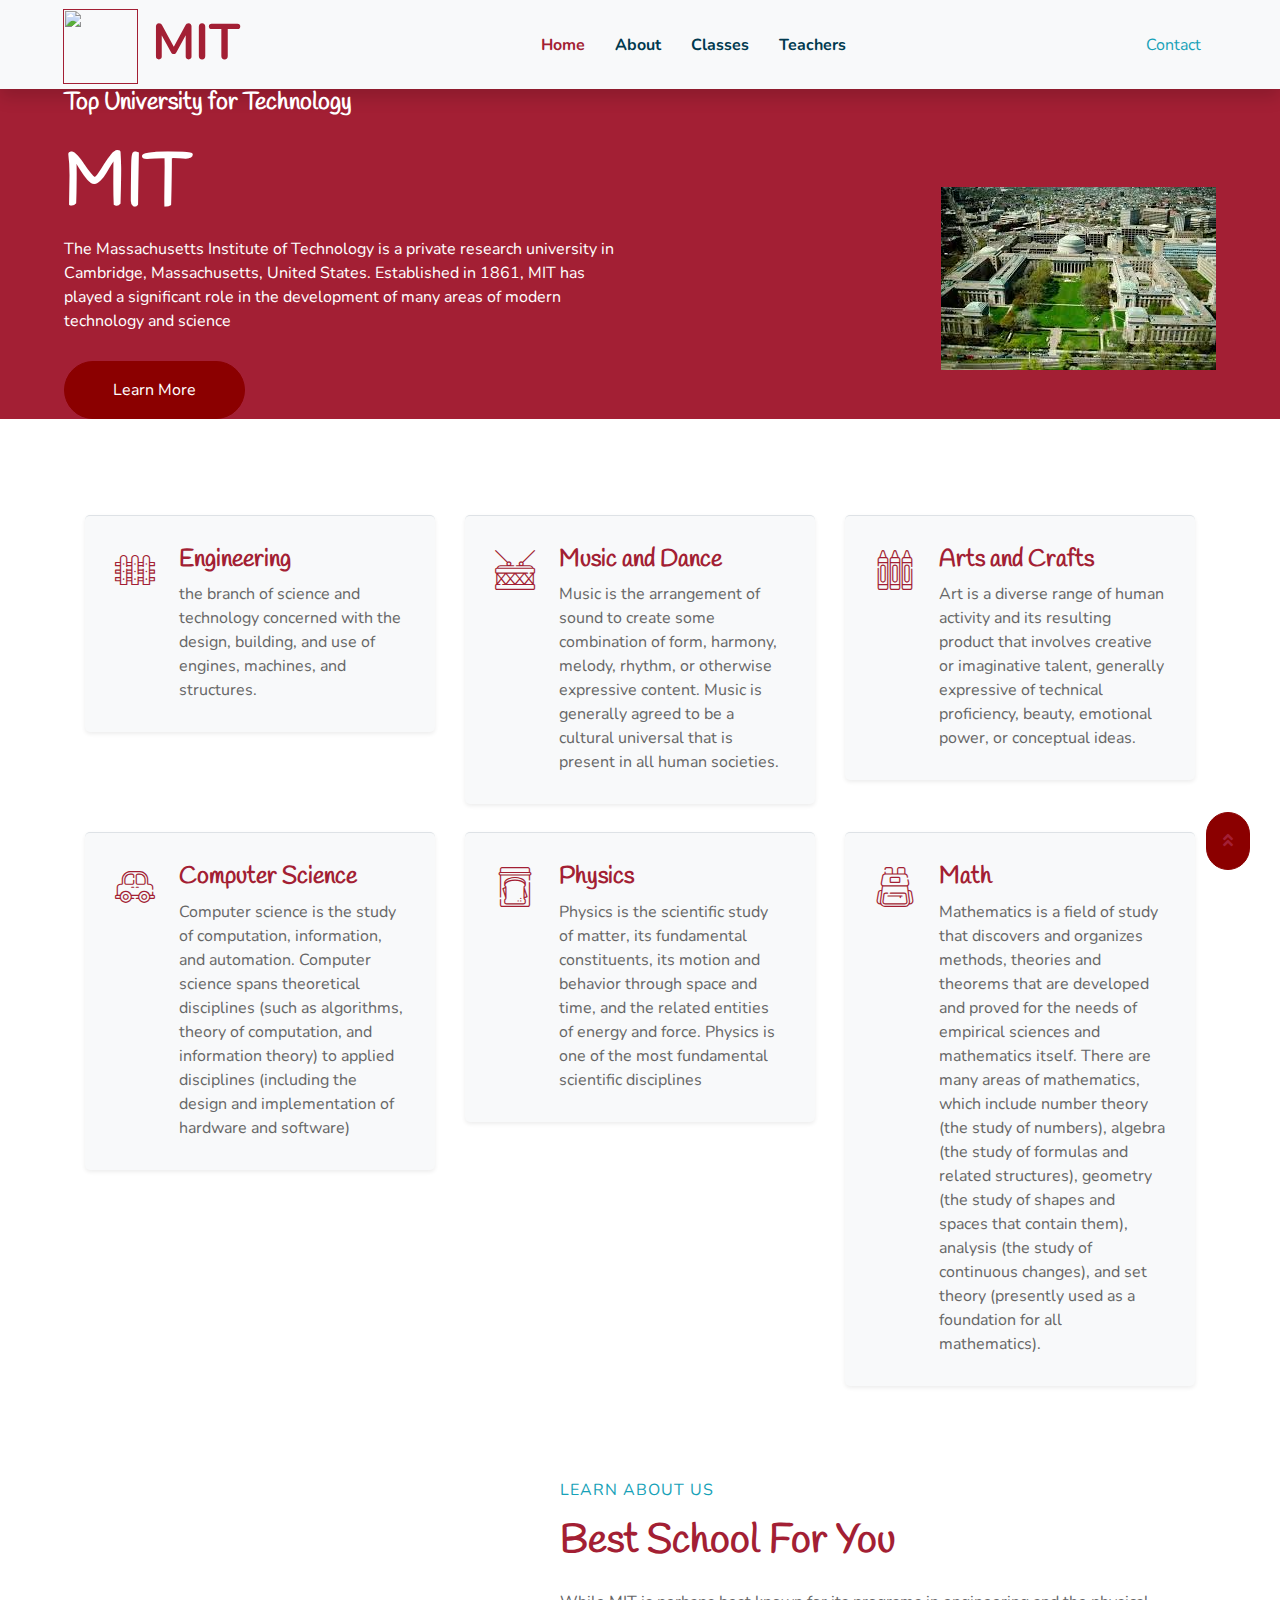
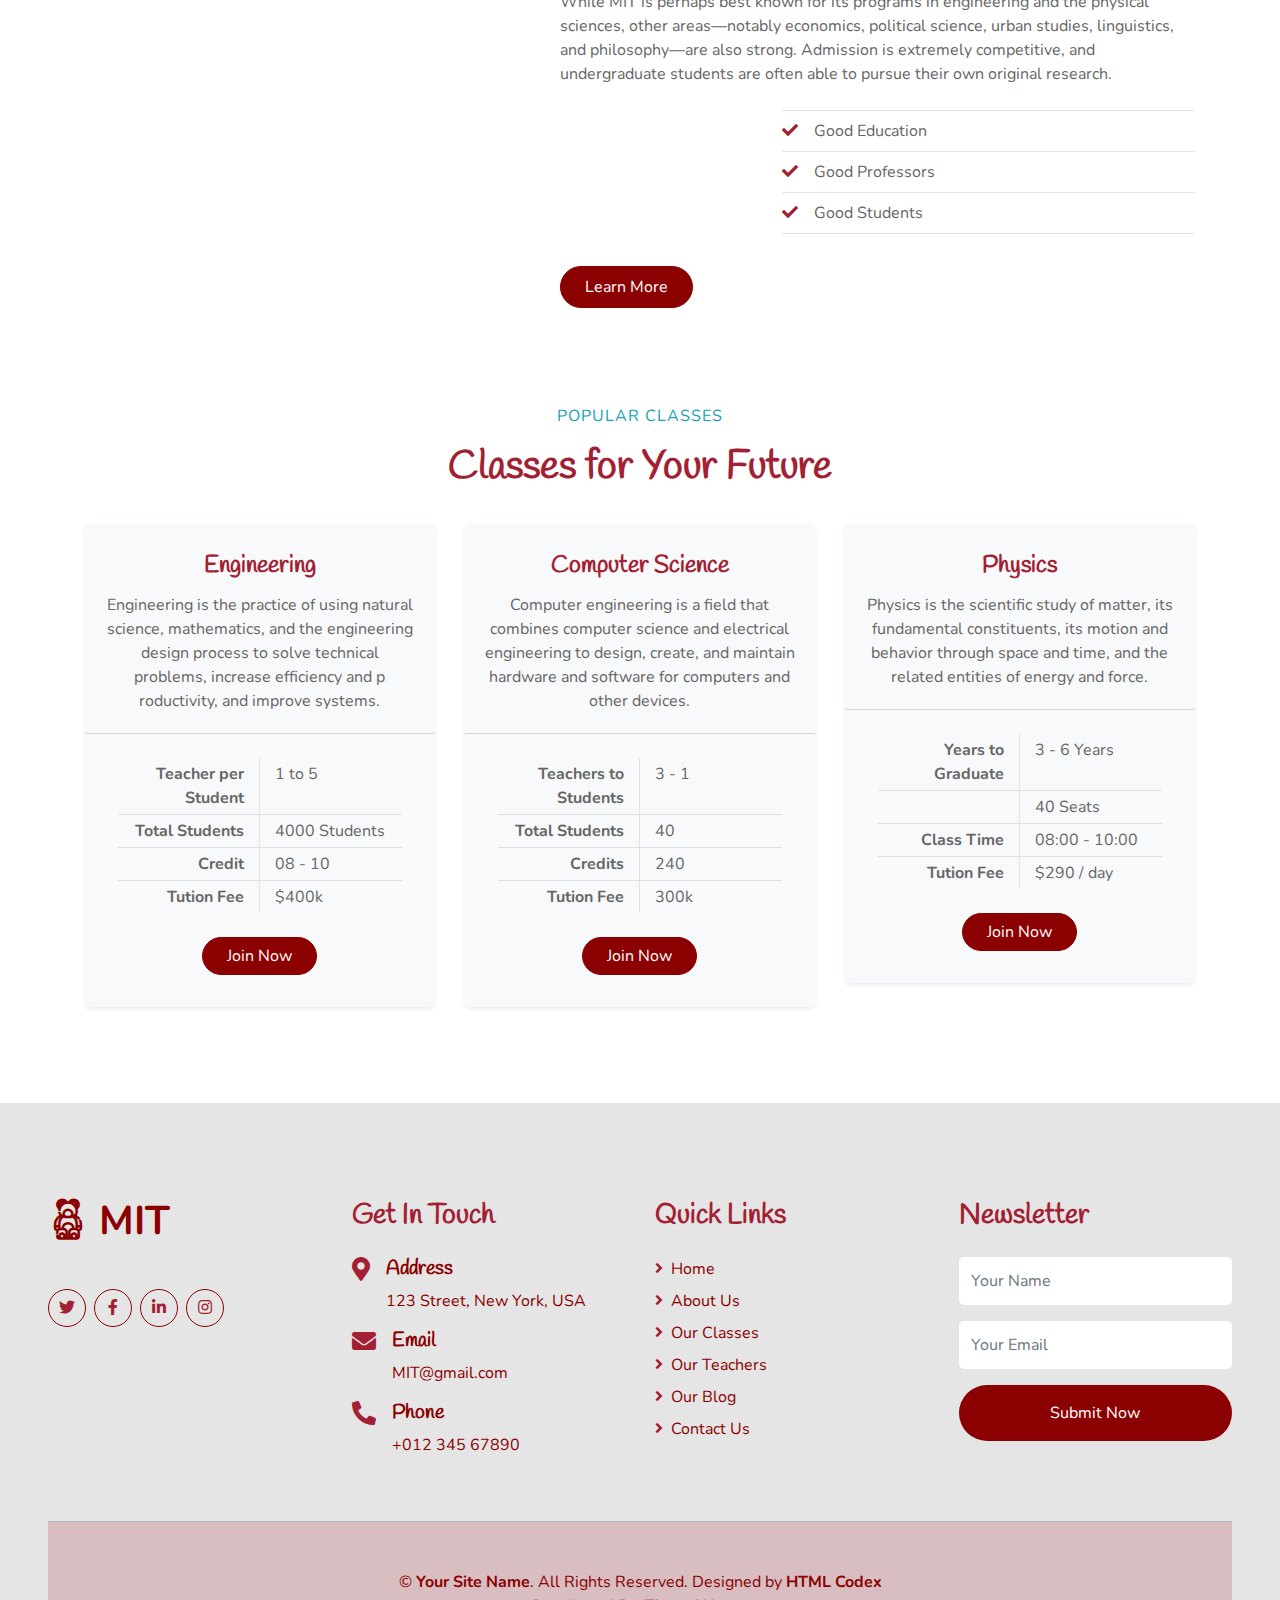
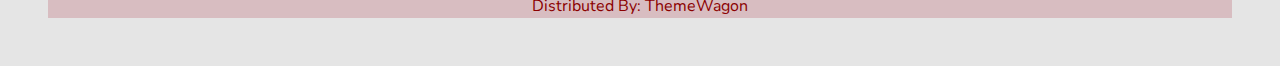
==== commit 6eaf64bb: "update" ====
--- a/index.html
+++ b/index.html
@@ -32,6 +32,7 @@
 
     <!-- Customized Bootstrap Stylesheet -->
     <link href="css/style.css" rel="stylesheet" />
+    <link href="css/mit-theme.css" rel="stylesheet" />
   </head>
 
   <body>
--- a/css/mit-theme.css
+++ b/css/mit-theme.css
@@ -0,0 +1,475 @@
+:root {
+  /* Base colors */
+  --blue: #A31F34;
+  --indigo: #8A8B8C;
+  --purple: #6A6A6A;
+  --pink: #C2C0BF;
+  --red: #A31F34;
+  --orange: #FF8A00;
+  --yellow: #FFC200;
+  --green: #4B8F3F;
+  --teal: #A31F34;
+  --cyan: #A31F34;
+  --white: #fff;
+  --gray: #8A8B8C;
+  --gray-dark: #333333;
+  --primary: #A31F34;
+  --secondary: #8A8B8C;
+  --success: #4B8F3F;
+  --info: #8A8B8C;
+  --warning: #FFC200;
+  --danger: #A31F34;
+  --light: #F9F9F9;
+  --dark: #333333;
+}
+
+/* Background colors */
+.bg-primary, 
+.btn-primary,
+.badge-primary,
+.nav-pills .nav-link.active {
+  background-color: #A31F34 !important;
+}
+
+/* Text colors */
+.text-primary,
+.navbar-light .navbar-nav .active > .nav-link,
+.navbar-light .navbar-nav .nav-link:hover,
+.section-title::before,
+.section-title::after,
+h1, h2, h3, h4, h5, h6,
+.h1, .h2, .h3, .h4, .h5, .h6 {
+  color: #A31F34 !important;
+}
+
+/* Border colors */
+.border-primary,
+.form-control:focus,
+.btn-primary,
+.page-item.active .page-link {
+  border-color: #A31F34 !important;
+}
+
+/* Special elements */
+.section-title::before,
+.section-title::after {
+  background: #A31F34;
+}
+
+/* Footer specific */
+.container-fluid.bg-secondary {
+  background-color: #E5E5E5 !important;  /* Light gray */
+}
+
+.footer-social-icons a,
+.btn-outline-primary {
+  color: #A31F34 !important;
+  border-color: #A31F34 !important;
+}
+
+.footer-social-icons a:hover,
+.btn-outline-primary:hover {
+  color: #fff !important;
+  background-color: #A31F34 !important;
+}
+
+/* Icon colors */
+.fa, 
+.fas, 
+.far, 
+.fab, 
+.flaticon {
+  color: #A31F34;
+}
+
+/* Service boxes */
+.service-item i,
+.service-icon i {
+  color: #A31F34 !important;
+}
+
+/* Team member cards */
+.team-item .team-social .btn:hover {
+  background-color: #A31F34 !important;
+}
+
+/* Testimonial */
+.testimonial-carousel .owl-dot.active {
+  background-color: #A31F34 !important;
+}
+
+/* Blog */
+.blog-item .blog-date {
+  background-color: #A31F34;
+}
+
+/* Contact form */
+.contact-form .form-control:focus {
+  border-color: #A31F34 !important;
+}
+
+/* Navbar specific */
+.navbar-light .navbar-brand {
+  color: #A31F34 !important;
+}
+
+.navbar-light .navbar-nav .nav-link:hover,
+.navbar-light .navbar-nav .nav-link.active {
+  color: #A31F34 !important;
+}
+
+/* Override any remaining blue borders */
+[style*="border-color: rgb(23, 162, 184)"] {
+  border-color: #A31F34 !important;
+}
+
+/* Override any remaining blue backgrounds */
+[style*="background-color: rgb(23, 162, 184)"] {
+  background-color: #A31F34 !important;
+}
+
+/* Override any remaining blue colors */
+[style*="color: rgb(23, 162, 184)"] {
+  color: #A31F34 !important;
+}
+
+/* Override rgba values */
+[style*="rgba(23, 162, 184"] {
+  background-color: rgba(163, 31, 52, 0.2) !important;
+}
+
+/* Override specific elements */
+.back-to-top {
+  background-color: #A31F34;
+}
+
+.owl-carousel .owl-dot.active {
+  background-color: #A31F34 !important;
+}
+
+/* Fix any remaining bootstrap specific classes */
+.custom-control-input:checked ~ .custom-control-label::before {
+  background-color: #A31F34;
+  border-color: #A31F34;
+}
+
+.dropdown-item.active, 
+.dropdown-item:active {
+  background-color: #A31F34;
+}
+
+/* Fix social media icons in footer */
+.btn-outline-primary.rounded-circle {
+  color: #A31F34 !important;
+  border-color: #A31F34 !important;
+}
+
+.btn-outline-primary.rounded-circle:hover {
+  background-color: #A31F34 !important;
+  color: #fff !important;
+}
+
+/* Fix any inline styles */
+[class*="text-primary"],
+[class*="bg-primary"],
+[class*="border-primary"] {
+  color: #A31F34 !important;
+  background-color: #A31F34 !important;
+  border-color: #A31F34 !important;
+}
+
+/* Text colors with transparent backgrounds */
+[class*="text-primary"],
+.text-primary,
+.navbar-light .navbar-nav .active > .nav-link,
+.navbar-light .navbar-nav .nav-link:hover,
+.section-title::before,
+.section-title::after,
+h1, h2, h3, h4, h5, h6,
+.h1, .h2, .h3, .h4, .h5, .h6,
+.fa, 
+.fas, 
+.far, 
+.fab, 
+.flaticon,
+.service-item i,
+.service-icon i {
+  color: #A31F34 !important;
+  background-color: transparent !important;
+}
+
+/* Only apply background color to elements that should have it */
+.bg-primary, 
+.btn-primary,
+.badge-primary,
+.nav-pills .nav-link.active,
+.back-to-top,
+.blog-item .blog-date,
+.dropdown-item.active, 
+.dropdown-item:active {
+  background-color: #A31F34 !important;
+  color: #fff !important;
+}
+
+/* Make sure links and text elements don't get unwanted backgrounds */
+a, p, span, i, em, strong {
+  background-color: transparent !important;
+}
+
+/* Keep footer text white but transparent background */
+.text-white {
+  color: #fff !important;
+  background-color: transparent !important;
+}
+
+/* Fix social media icons to have transparent background */
+.btn-outline-primary.rounded-circle {
+  color: #A31F34 !important;
+  border-color: #A31F34 !important;
+  background-color: transparent !important;
+}
+
+.btn-outline-primary.rounded-circle:hover {
+  background-color: #A31F34 !important;
+  color: #fff !important;
+}
+
+/* Button styles with darker red */
+.btn-primary,
+.btn-primary:disabled {
+  background-color: #8B0000 !important; /* Darker red */
+  border-color: #8B0000 !important;
+  color: #fff !important;
+}
+
+.btn-primary:hover,
+.btn-primary:focus,
+.btn-primary:active,
+.btn-primary.active,
+.show > .btn-primary.dropdown-toggle {
+  background-color: #6B0000 !important; /* Even darker for hover */
+  border-color: #6B0000 !important;
+  color: #fff !important;
+}
+
+/* Outline button styles */
+.btn-outline-primary {
+  color: #8B0000 !important;
+  border-color: #8B0000 !important;
+  background-color: transparent !important;
+}
+
+.btn-outline-primary:hover,
+.btn-outline-primary:focus,
+.btn-outline-primary:active {
+  background-color: #8B0000 !important;
+  border-color: #8B0000 !important;
+  color: #fff !important;
+}
+
+/* Back to top button */
+.back-to-top {
+  background-color: #8B0000 !important;
+  border-color: #8B0000 !important;
+}
+
+.back-to-top:hover {
+  background-color: #6B0000 !important;
+  border-color: #6B0000 !important;
+}
+
+/* Social media buttons */
+.btn-outline-primary.rounded-circle {
+  color: #8B0000 !important;
+  border-color: #8B0000 !important;
+  background-color: transparent !important;
+}
+
+.btn-outline-primary.rounded-circle:hover {
+  background-color: #8B0000 !important;
+  color: #fff !important;
+}
+
+/* Submit buttons in forms */
+button[type="submit"].btn-primary {
+  background-color: #8B0000 !important;
+  border-color: #8B0000 !important;
+}
+
+button[type="submit"].btn-primary:hover {
+  background-color: #6B0000 !important;
+  border-color: #6B0000 !important;
+}
+
+/* Base button styles */
+.btn {
+    display: inline-block;
+    font-weight: 400;
+    color: #8B0000;          /* Darker red */
+    text-align: center;
+    vertical-align: middle;
+    user-select: none;
+    background-color: transparent;
+    border: 1px solid transparent;
+    padding: .375rem .75rem;
+    font-size: 1rem;
+    line-height: 1.5;
+    border-radius: 30px;
+    transition: color 0.15s ease-in-out,
+                background-color 0.15s ease-in-out,
+                border-color 0.15s ease-in-out,
+                box-shadow 0.15s ease-in-out;
+}
+
+/* Primary button styles */
+.btn-primary {
+    color: #fff !important;
+    background-color: #8B0000 !important;    /* Darker red */
+    border-color: #8B0000 !important;
+}
+
+.btn-primary:hover,
+.btn-primary:focus,
+.btn-primary:active {
+    color: #fff !important;
+    background-color: #6B0000 !important;    /* Even darker red for hover */
+    border-color: #6B0000 !important;
+}
+
+/* Primary outline button */
+.btn-outline-primary {
+    color: #8B0000 !important;
+    border-color: #8B0000 !important;
+    background-color: transparent !important;
+}
+
+.btn-outline-primary:hover,
+.btn-outline-primary:focus,
+.btn-outline-primary:active {
+    color: #fff !important;
+    background-color: #8B0000 !important;
+    border-color: #8B0000 !important;
+}
+
+/* Join Class button and other specific buttons */
+.btn.px-4,
+.back-to-top,
+button[type="submit"].btn-primary {
+    background-color: #8B0000 !important;
+    border-color: #8B0000 !important;
+    color: #fff !important;
+}
+
+.btn.px-4:hover,
+.back-to-top:hover,
+button[type="submit"].btn-primary:hover {
+    background-color: #6B0000 !important;
+    border-color: #6B0000 !important;
+}
+
+/* Secondary button styles */
+.btn-secondary {
+    color: #fff !important;
+    background-color: #8B0000 !important;
+    border-color: #8B0000 !important;
+}
+
+.btn-secondary:hover,
+.btn-secondary:focus,
+.btn-secondary:active {
+    color: #fff !important;
+    background-color: #6B0000 !important;
+    border-color: #6B0000 !important;
+}
+
+/* Secondary outline button */
+.btn-outline-secondary {
+    color: #8B0000 !important;
+    border-color: #8B0000 !important;
+    background-color: transparent !important;
+}
+
+.btn-outline-secondary:hover,
+.btn-outline-secondary:focus,
+.btn-outline-secondary:active {
+    color: #fff !important;
+    background-color: #8B0000 !important;
+    border-color: #8B0000 !important;
+}
+
+/* Secondary solid button */
+.btn-secondary {
+    color: #fff !important;
+    background-color: #8B0000 !important;
+    border-color: #8B0000 !important;
+}
+
+.btn-secondary:hover,
+.btn-secondary:focus,
+.btn-secondary:active {
+    color: #fff !important;
+    background-color: #6B0000 !important;
+    border-color: #6B0000 !important;
+}
+
+/* Ensure text remains readable on lighter background */
+.container-fluid.bg-secondary .text-white {
+    color: #333333 !important;  /* Dark gray text for contrast */
+}
+
+/* Update links in this section for better contrast */
+.container-fluid.bg-secondary a {
+    color: #8B0000 !important;  /* Dark red for links */
+}
+
+/* Footer text styles */
+.container-fluid.bg-secondary p,
+.container-fluid.bg-secondary .text-white,
+.container-fluid.bg-secondary .text-center {
+    color: #6B0000 !important;  /* Darker red */
+}
+
+/* Footer links */
+.container-fluid.bg-secondary a:not(.btn) {
+    color: #8B0000 !important;  /* Dark red for links */
+}
+
+.container-fluid.bg-secondary a:hover:not(.btn) {
+    color: #6B0000 !important;  /* Even darker on hover */
+}
+
+/* Keep the existing footer background */
+.container-fluid.bg-secondary {
+    background-color: #E5E5E5 !important;
+}
+
+/* Ensure Quick Links text is visible */
+.container-fluid.bg-secondary .text-white.mb-2 {
+    color: #6B0000 !important;
+}
+
+/* Footer text styles */
+.container-fluid.bg-secondary p,
+.container-fluid.bg-secondary .text-white {
+    color: #8B0000 !important;  /* Darker red */
+}
+
+/* Footer links */
+.container-fluid.bg-secondary a:not(.btn):not(.text-primary) {
+    color: #8B0000 !important;  /* Darker red */
+}
+
+.container-fluid.bg-secondary a:hover:not(.btn):not(.text-primary) {
+    color: #6B0000 !important;  /* Even darker on hover */
+}
+
+/* Quick Links text */
+.container-fluid.bg-secondary .text-white.mb-2,
+.container-fluid.bg-secondary .text-white {
+    color: #8B0000 !important;  /* Darker red */
+}
+
+/* Copyright text */
+.container-fluid.bg-secondary .m-0.text-center.text-white {
+    color: #8B0000 !important;  /* Darker red */
+}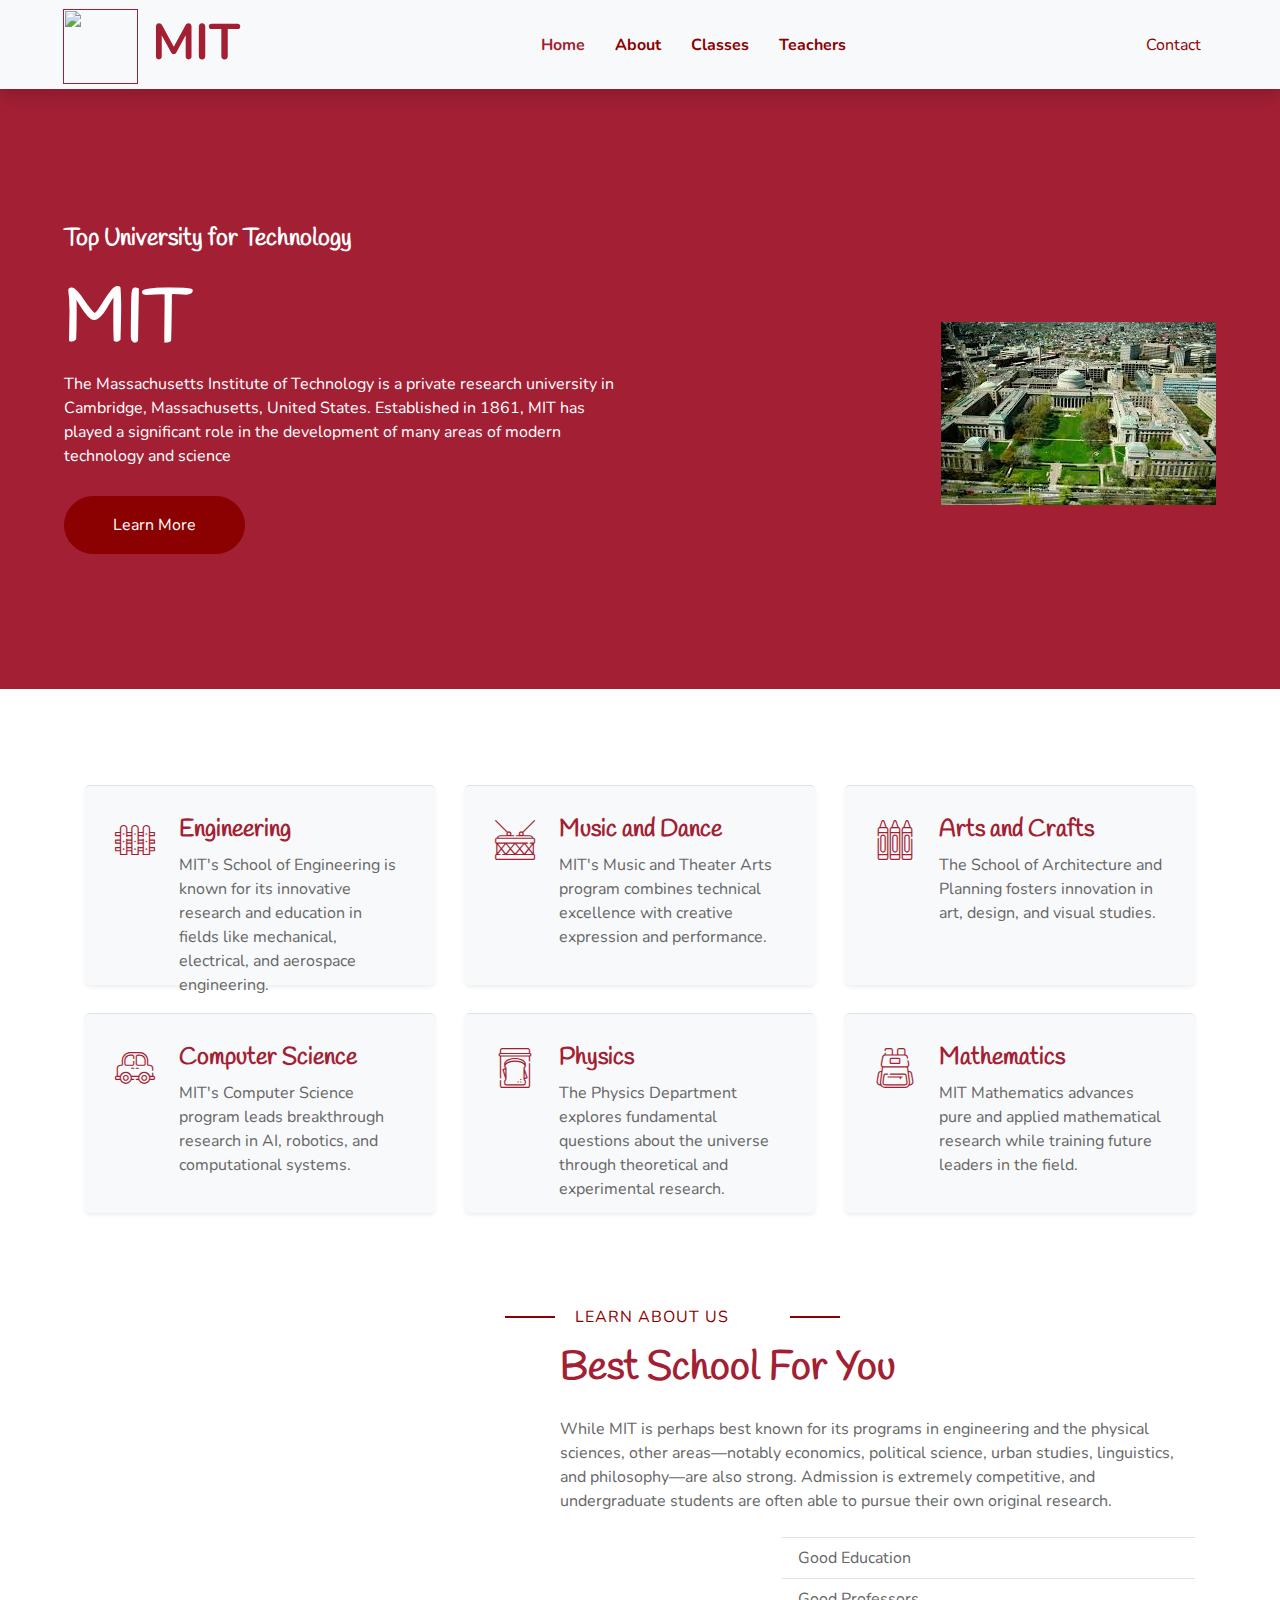
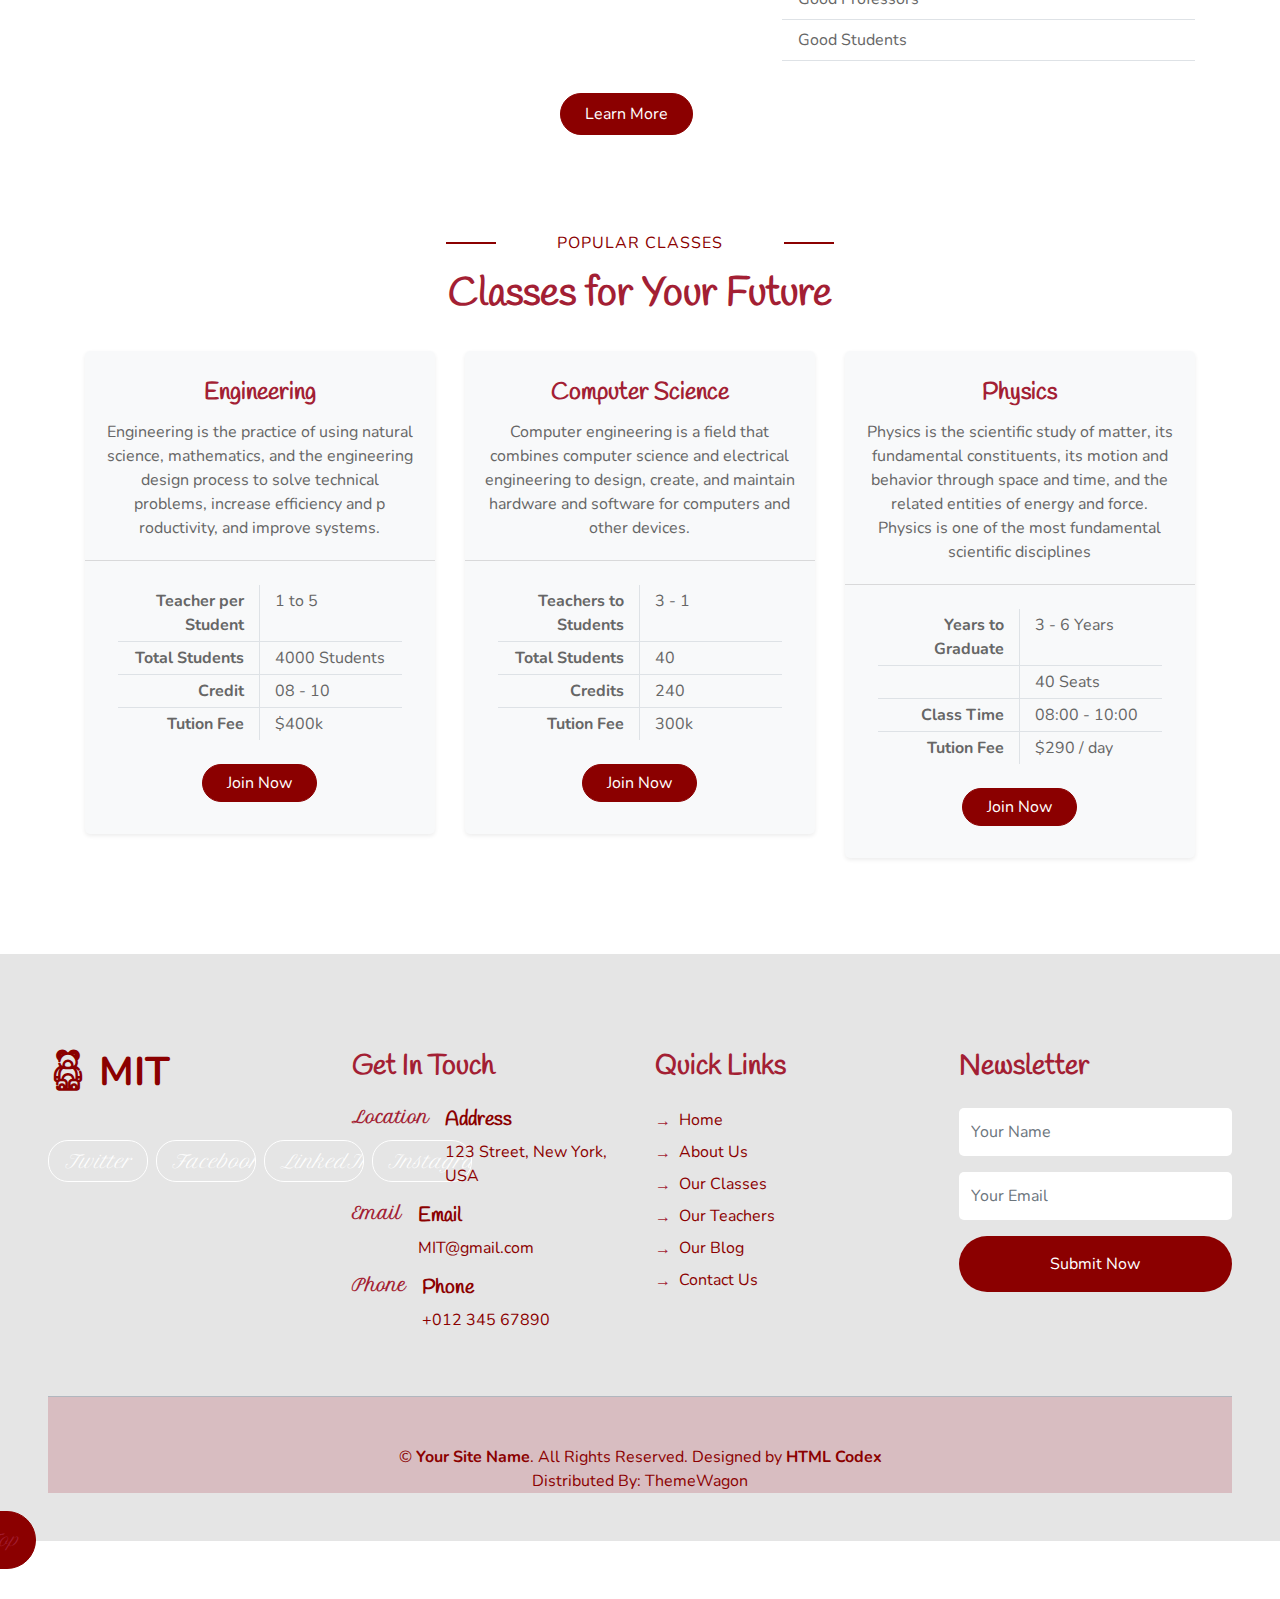
==== commit 3e2bb22e: "improved about page and added style.css" ====
--- a/index.html
+++ b/index.html
@@ -13,13 +13,7 @@
     <!-- Google Web Fonts -->
     <link rel="preconnect" href="https://fonts.gstatic.com" />
     <link
-      href="https://fonts.googleapis.com/css2?family=Handlee&family=Nunito&display=swap"
-      rel="stylesheet"
-    />
-
-    <!-- Font Awesome -->
-    <link
-      href="https://cdnjs.cloudflare.com/ajax/libs/font-awesome/5.10.0/css/all.min.css"
+      href="https://fonts.googleapis.com/css2?family=Handlee&family=Nunito&family=Petit+Formal+Script&display=swap"
       rel="stylesheet"
     />
 
@@ -33,6 +27,9 @@
     <!-- Customized Bootstrap Stylesheet -->
     <link href="css/style.css" rel="stylesheet" />
     <link href="css/mit-theme.css" rel="stylesheet" />
+
+    <!-- Petit Formal Script Font -->
+    <link href="https://fonts.googleapis.com/css2?family=Petit+Formal+Script&display=swap" rel="stylesheet">
   </head>
 
   <body>
@@ -104,117 +101,75 @@
       <div class="container pb-3">
         <div class="row">
           <div class="col-lg-4 col-md-6 pb-1">
-            <div
-              class="d-flex bg-light shadow-sm border-top rounded mb-4"
-              style="padding: 30px"
-            >
-              <i
-                class="flaticon-050-fence h1 font-weight-normal text-primary mb-3"
-              ></i>
+            <div class="d-flex bg-light shadow-sm border-top rounded mb-4" style="padding: 30px; height: 200px;">
+              <i class="flaticon-050-fence h1 font-weight-normal text-primary mb-3"></i>
               <div class="pl-4">
                 <h4>Engineering</h4>
                 <p class="m-0">
-                  the branch of science and technology concerned with 
-                  the design, building, and use of engines, machines, and structures.
-
+                  MIT's School of Engineering is known for its innovative research and education in fields like mechanical, electrical, and aerospace engineering.
                 </p>
               </div>
             </div>
           </div>
           <div class="col-lg-4 col-md-6 pb-1">
-            <div
-              class="d-flex bg-light shadow-sm border-top rounded mb-4"
-              style="padding: 30px"
-            >
-              <i
-                class="flaticon-022-drum h1 font-weight-normal text-primary mb-3"
-              ></i>
+            <div class="d-flex bg-light shadow-sm border-top rounded mb-4" style="padding: 30px; height: 200px;">
+              <i class="flaticon-022-drum h1 font-weight-normal text-primary mb-3"></i>
               <div class="pl-4">
                 <h4>Music and Dance</h4>
                 <p class="m-0">
-                  Music is the arrangement of sound to create some combination of form, harmony, melody, rhythm, or otherwise expressive content.
-                  Music is generally agreed to be a cultural universal that is present in all human societies.
+                  MIT's Music and Theater Arts program combines technical excellence with creative expression and performance.
                 </p>
               </div>
             </div>
           </div>
           <div class="col-lg-4 col-md-6 pb-1">
-            <div
-              class="d-flex bg-light shadow-sm border-top rounded mb-4"
-              style="padding: 30px"
-            >
-              <i
-                class="flaticon-030-crayons h1 font-weight-normal text-primary mb-3"
-              ></i>
+            <div class="d-flex bg-light shadow-sm border-top rounded mb-4" style="padding: 30px; height: 200px;">
+              <i class="flaticon-030-crayons h1 font-weight-normal text-primary mb-3"></i>
               <div class="pl-4">
                 <h4>Arts and Crafts</h4>
                 <p class="m-0">
-                  Art is a diverse range of human activity and its resulting product that 
-                  involves creative or imaginative talent, generally expressive of technical proficiency, beauty,
-                   emotional power, or conceptual ideas.
+                  The School of Architecture and Planning fosters innovation in art, design, and visual studies.
                 </p>
               </div>
             </div>
           </div>
           <div class="col-lg-4 col-md-6 pb-1">
-            <div
-              class="d-flex bg-light shadow-sm border-top rounded mb-4"
-              style="padding: 30px"
-            >
-              <i
-                class="flaticon-017-toy-car h1 font-weight-normal text-primary mb-3"
-              ></i>
+            <div class="d-flex bg-light shadow-sm border-top rounded mb-4" style="padding: 30px; height: 200px;">
+              <i class="flaticon-017-toy-car h1 font-weight-normal text-primary mb-3"></i>
               <div class="pl-4">
                 <h4>Computer Science</h4>
                 <p class="m-0">
-                  Computer science is the study of computation, information, and automation.
-                   Computer science spans theoretical disciplines (such as algorithms, theory of computation, and information theory)
-                    to applied disciplines (including the design and implementation of hardware and software)
+                  MIT's Computer Science program leads breakthrough research in AI, robotics, and computational systems.
                 </p>
               </div>
             </div>
           </div>
           <div class="col-lg-4 col-md-6 pb-1">
-            <div
-              class="d-flex bg-light shadow-sm border-top rounded mb-4"
-              style="padding: 30px"
-            >
-              <i
-                class="flaticon-025-sandwich h1 font-weight-normal text-primary mb-3"
-              ></i>
+            <div class="d-flex bg-light shadow-sm border-top rounded mb-4" style="padding: 30px; height: 200px;">
+              <i class="flaticon-025-sandwich h1 font-weight-normal text-primary mb-3"></i>
               <div class="pl-4">
                 <h4>Physics</h4>
                 <p class="m-0">
-                  Physics is the scientific study of matter, its fundamental constituents, its motion and behavior through space and time,
-                   and the related entities of energy and force. Physics is one of the most fundamental scientific disciplines
+                  The Physics Department explores fundamental questions about the universe through theoretical and experimental research.
                 </p>
               </div>
             </div>
           </div>
           <div class="col-lg-4 col-md-6 pb-1">
-            <div
-              class="d-flex bg-light shadow-sm border-top rounded mb-4"
-              style="padding: 30px"
-            >
-              <i
-                class="flaticon-047-backpack h1 font-weight-normal text-primary mb-3"
-              ></i>
+            <div class="d-flex bg-light shadow-sm border-top rounded mb-4" style="padding: 30px; height: 200px;">
+              <i class="flaticon-047-backpack h1 font-weight-normal text-primary mb-3"></i>
               <div class="pl-4">
-                <h4>Math</h4>
+                <h4>Mathematics</h4>
                 <p class="m-0">
-                  Mathematics is a field of study that discovers and organizes methods, theories and theorems
-                  that are developed and proved for the needs of empirical sciences and mathematics itself.
-                  There are many areas of mathematics, which include number theory (the study of numbers), 
-                  algebra (the study of formulas and related structures),
-                  geometry (the study of shapes and spaces that contain them),
-                  analysis (the study of continuous changes), and set theory (presently used as a foundation for all mathematics).                </p>
+                  MIT Mathematics advances pure and applied mathematical research while training future leaders in the field.
+                </p>
               </div>
             </div>
           </div>
         </div>
       </div>
     </div>
-    <!-- Facilities Start -->
+    <!-- Facilities End -->
 
     <!-- About Start -->
     <div class="container-fluid py-5">
@@ -358,7 +313,7 @@
                 <h4 class="card-title">Physics </h4>
                 <p class="card-text">
                   Physics is the scientific study of matter, its fundamental constituents, its motion and behavior
-                  through space and time, and the related entities of energy and force.
+                  through space and time, and the related entities of energy and force. Physics is one of the most fundamental scientific disciplines
                 </p>
               </div>
               <div class="card-footer bg-transparent py-4 px-5">
@@ -562,5 +517,9 @@
 
     <!-- Template Javascript -->
     <script src="js/main.js"></script>
+
+    <!-- Add before closing </body> tag -->
+    <script src="https://cdn.jsdelivr.net/npm/typed.js@2.0.12"></script>
+    <script src="https://cdn.jsdelivr.net/npm/sweetalert2@11"></script>
   </body>
 </html>
--- a/css/mit-theme.css
+++ b/css/mit-theme.css
@@ -472,4 +472,429 @@
 /* Copyright text */
 .container-fluid.bg-secondary .m-0.text-center.text-white {
     color: #8B0000 !important;  /* Darker red */
+}
+
+/* Header container styles */
+.container-fluid.bg-primary.px-0.px-md-5.mb-5 {
+    min-height: 600px !important;  /* Increased from default */
+}
+
+/* Adjust content vertical alignment */
+.container-fluid.bg-primary.px-0.px-md-5.mb-5 .row {
+    min-height: 600px !important;
+    align-items: center;
+}
+
+/* Ensure image scales properly */
+.container-fluid.bg-primary.px-0.px-md-5.mb-5 .img-fluid {
+    max-height: 550px;  /* Leave some padding */
+    width: auto;
+}
+
+.team .team-social {
+    top: 0;
+    background: rgba(139, 0, 0, 0.8) !important;  /* Dark red with 80% opacity */
+    opacity: 0;
+    z-index: 1;
+    transition: .5s;
+}
+
+/* Hover state */
+.team:hover .team-social {
+    opacity: 1;
+}
+
+/* Optional: Update the social icons color for better contrast */
+.team .team-social a {
+    color: #ffffff !important;
+    border-color: #ffffff !important;
+}
+
+.team .team-social a:hover {
+    background-color: #ffffff !important;
+    color: #8B0000 !important;
+}
+
+/* Footer social icons */
+.container-fluid.bg-secondary .btn-outline-primary {
+    color: #ffffff !important;
+    border-color: #ffffff !important;
+}
+
+.container-fluid.bg-secondary .btn-outline-primary:hover {
+    background-color: #ffffff !important;
+    color: #8B0000 !important;
+}
+
+/* Ensure icons stay white */
+.container-fluid.bg-secondary .fab,
+.team .team-social .fab {
+    color: inherit !important;
+}
+
+.section-title {
+    position: relative;
+    display: inline-block;
+    letter-spacing: 1px;
+    text-transform: uppercase;
+    color: #8B0000 !important;
+    padding: 0 15px;  /* Add padding around text */
+}
+
+/* Decorative lines */
+.section-title::before,
+.section-title::after {
+    position: absolute;
+    content: "";
+    width: 50px;  /* Line length */
+    height: 2px;  /* Line thickness */
+    background: #8B0000 !important;
+    top: 50%;
+    transform: translateY(-50%);
+}
+
+/* Left line */
+.section-title::before {
+    left: -55px;  /* Position left line */
+}
+
+/* Right line */
+.section-title::after {
+    right: -55px;  /* Position right line */
+}
+
+/* Base link styles */
+a {
+    color: #8B0000 !important;
+    text-decoration: none;
+    background-color: transparent;
+    transition: all 0.3s ease;
+}
+
+/* Hover state */
+a:hover {
+    color: #6B0000 !important;
+    text-decoration: none;
+}
+
+/* Exception for buttons and special cases */
+.btn-primary a,
+.bg-primary a,
+.text-white a {
+    color: #ffffff !important;
+}
+
+/* Exception for footer links */
+.container-fluid.bg-secondary a {
+    color: #8B0000 !important;
+}
+
+.container-fluid.bg-secondary a:hover {
+    color: #6B0000 !important;
+}
+
+/* Base font styles */
+.fa,
+.fab,
+.far,
+.fas {
+    font-family: 'Petit Formal Script', cursive !important;
+}
+
+/* Adjust font sizes for better readability */
+.fa-angle-right,
+.fa-angle-double-up {
+    font-size: 1.2em;
+}
+
+/* Social media icons */
+.fab.fa-twitter,
+.fab.fa-facebook-f,
+.fab.fa-linkedin-in,
+.fab.fa-instagram {
+    font-size: 1.1em;
+}
+
+/* Contact icons */
+.fa-map-marker-alt,
+.fa-envelope,
+.fa-phone-alt,
+.fa-clock {
+    font-size: 1.3em;
+}
+
+/* Ensure proper vertical alignment */
+.fa,
+.fab,
+.far,
+.fas {
+    vertical-align: middle;
+    line-height: 1;
+}
+
+/* Replace Font Awesome icons with Petit Formal Script text */
+.fa-angle-right:before {
+    content: "→";
+    font-family: 'Petit Formal Script', cursive !important;
+}
+
+.fa-map-marker-alt:before {
+    content: "Location";
+    font-family: 'Petit Formal Script', cursive !important;
+}
+
+.fa-envelope:before {
+    content: "Email";
+    font-family: 'Petit Formal Script', cursive !important;
+}
+
+.fa-phone-alt:before {
+    content: "Phone";
+    font-family: 'Petit Formal Script', cursive !important;
+}
+
+/* Social Media Icons */
+.fab.fa-twitter:before {
+    content: "Twitter";
+    font-family: 'Petit Formal Script', cursive !important;
+}
+
+.fab.fa-facebook-f:before {
+    content: "Facebook";
+    font-family: 'Petit Formal Script', cursive !important;
+}
+
+.fab.fa-linkedin-in:before {
+    content: "LinkedIn";
+    font-family: 'Petit Formal Script', cursive !important;
+}
+
+.fab.fa-instagram:before {
+    content: "Instagram";
+    font-family: 'Petit Formal Script', cursive !important;
+}
+
+/* Back to top button */
+.fa-angle-double-up:before {
+    content: "Top";
+    font-family: 'Petit Formal Script', cursive !important;
+}
+
+/* Adjust styling for the new text */
+.fa, .fab, .far, .fas {
+    font-size: 16px;
+    line-height: 1.2;
+    display: inline-block;
+    vertical-align: middle;
+}
+
+/* Adjust social media buttons to accommodate text */
+.btn-outline-primary.rounded-circle {
+    width: auto !important;
+    min-width: 100px !important;
+    height: auto !important;
+    padding: 8px 15px !important;
+    border-radius: 20px !important;
+}
+
+/* Quick Links arrows */
+.text-white i.fa-angle-right {
+    margin-right: 10px;
+}
+
+/* Interactive Elements */
+.card {
+    transition: all 0.3s ease;
+}
+
+.card:hover {
+    transform: translateY(-5px);
+    box-shadow: 0 10px 20px rgba(0,0,0,0.2);
+}
+
+.btn {
+    transition: all 0.3s ease;
+    position: relative;
+    overflow: hidden;
+}
+
+.btn:after {
+    content: '';
+    position: absolute;
+    top: 50%;
+    left: 50%;
+    width: 0;
+    height: 0;
+    background: rgba(255,255,255,0.2);
+    border-radius: 50%;
+    transform: translate(-50%, -50%);
+    transition: all 0.6s ease;
+}
+
+.btn:hover:after {
+    width: 200%;
+    height: 200%;
+}
+
+/* Animated elements */
+.fade-in {
+    opacity: 0;
+    transform: translateY(20px);
+    transition: all 0.6s ease;
+}
+
+.fade-in.visible {
+    opacity: 1;
+    transform: translateY(0);
+}
+
+/* Parallax effect */
+.parallax {
+    background-attachment: fixed;
+    background-position: center;
+    background-repeat: no-repeat;
+    background-size: cover;
+}
+
+/* About page specific styles */
+
+/* Timeline styling */
+.timeline-item {
+    position: relative;
+    padding: 20px;
+    margin: 20px 0;
+    border-left: 3px solid #17a2b8;
+    opacity: 0;
+    transform: translateX(-20px);
+    transition: all 0.5s ease;
+}
+
+.timeline-item.visible {
+    opacity: 1;
+    transform: translateX(0);
+}
+
+.timeline-item::before {
+    content: '';
+    position: absolute;
+    left: -10px;
+    top: 50%;
+    width: 15px;
+    height: 15px;
+    border-radius: 50%;
+    background: #17a2b8;
+    transform: translateY(-50%);
+}
+
+/* Skills section */
+.skill-bar {
+    height: 20px;
+    background: #f1f1f1;
+    border-radius: 10px;
+    margin: 10px 0;
+    overflow: hidden;
+}
+
+.skill-progress {
+    height: 100%;
+    background: #17a2b8;
+    width: 0;
+    border-radius: 10px;
+    transition: width 1.5s ease;
+    position: relative;
+}
+
+/* Achievement boxes */
+.achievement-box {
+    text-align: center;
+    padding: 30px;
+    background: #fff;
+    border-radius: 10px;
+    box-shadow: 0 5px 15px rgba(0,0,0,0.1);
+    transition: all 0.3s ease;
+    height: 200px; /* Fixed height */
+    display: flex;
+    flex-direction: column;
+    justify-content: center;
+    align-items: center;
+    margin-bottom: 20px;
+}
+
+.achievement-box i {
+    font-size: 2.5rem;
+    color: #17a2b8;
+    margin-bottom: 15px;
+}
+
+.achievement-box .achievement-counter {
+    font-size: 2.5rem;
+    font-weight: bold;
+    color: #17a2b8;
+    margin: 10px 0;
+}
+
+.achievement-box p {
+    font-size: 1.1rem;
+    margin: 0;
+    color: #6c757d;
+}
+
+.achievement-box:hover {
+    transform: translateY(-10px);
+    box-shadow: 0 15px 30px rgba(0,0,0,0.2);
+}
+
+/* Responsive adjustments */
+@media (max-width: 768px) {
+    .achievement-box {
+        height: 180px;
+        margin-bottom: 15px;
+    }
+    
+    .achievement-box i {
+        font-size: 2rem;
+    }
+    
+    .achievement-box .achievement-counter {
+        font-size: 2rem;
+    }
+    
+    .achievement-box p {
+        font-size: 1rem;
+    }
+}
+
+/* Interactive image gallery */
+.gallery-item {
+    position: relative;
+    overflow: hidden;
+    border-radius: 10px;
+    cursor: pointer;
+}
+
+.gallery-item img {
+    transition: all 0.5s ease;
+}
+
+.gallery-item:hover img {
+    transform: scale(1.1);
+}
+
+.gallery-overlay {
+    position: absolute;
+    top: 0;
+    left: 0;
+    width: 100%;
+    height: 100%;
+    background: rgba(23, 162, 184, 0.8);
+    opacity: 0;
+    transition: all 0.3s ease;
+    display: flex;
+    align-items: center;
+    justify-content: center;
+    color: white;
+}
+
+.gallery-item:hover .gallery-overlay {
+    opacity: 1;
 }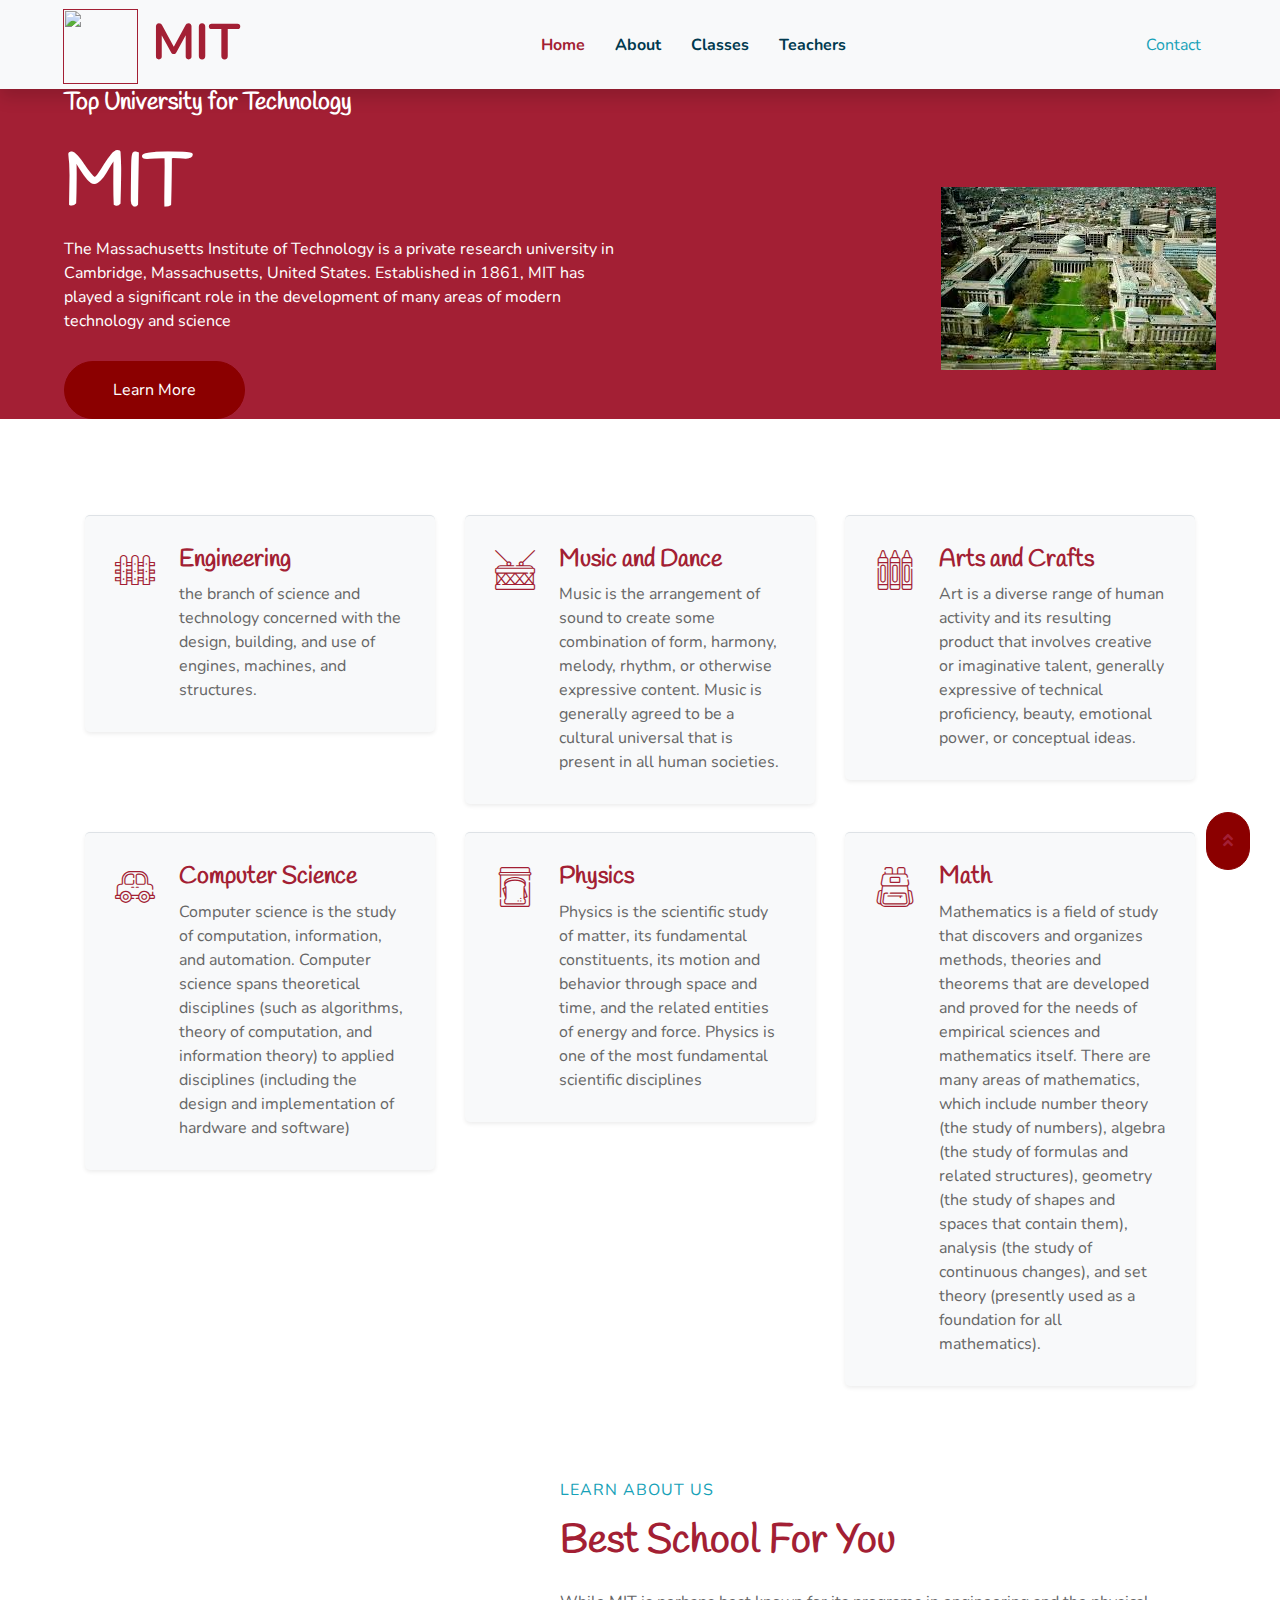
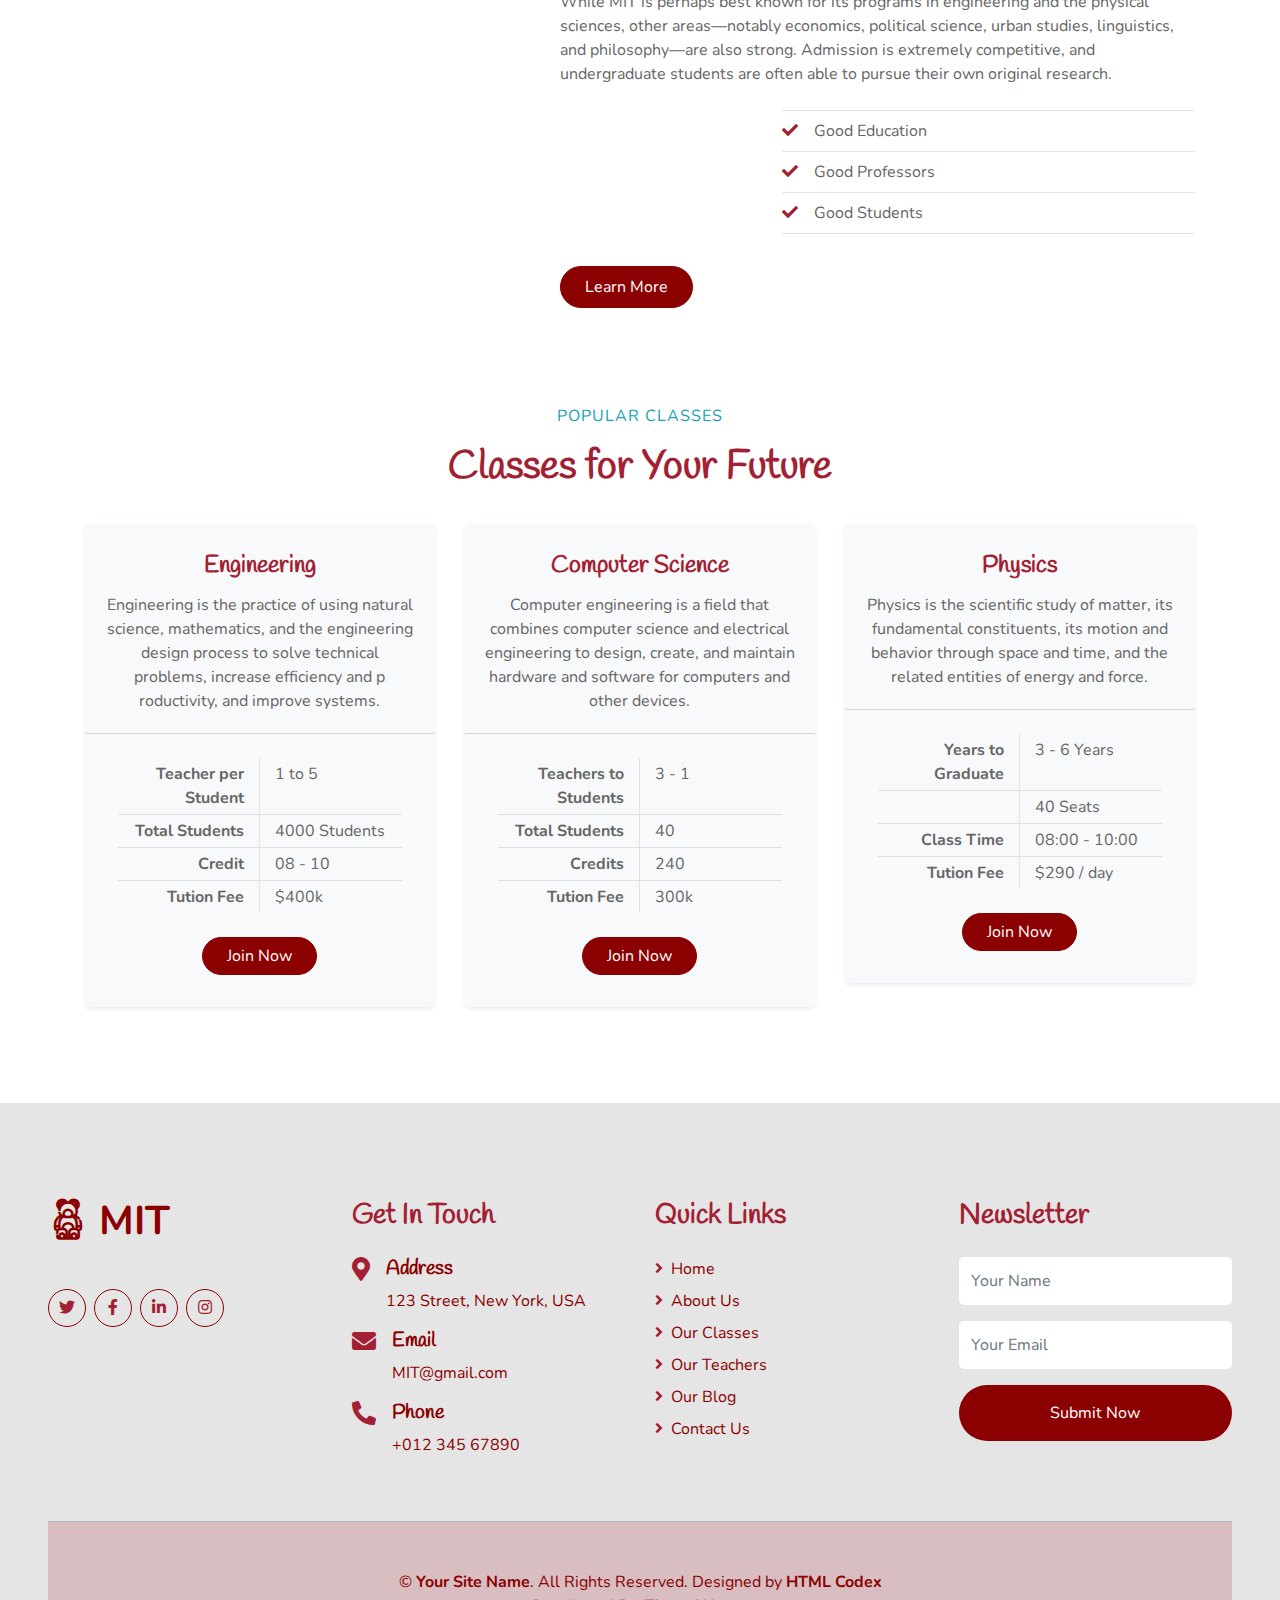
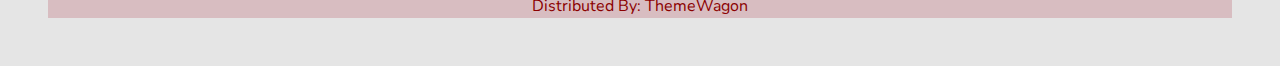
==== commit 18bff6ac: "Revert "improved about page and added style.css"" ====
--- a/index.html
+++ b/index.html
@@ -13,7 +13,13 @@
     <!-- Google Web Fonts -->
     <link rel="preconnect" href="https://fonts.gstatic.com" />
     <link
-      href="https://fonts.googleapis.com/css2?family=Handlee&family=Nunito&family=Petit+Formal+Script&display=swap"
+      href="https://fonts.googleapis.com/css2?family=Handlee&family=Nunito&display=swap"
+      rel="stylesheet"
+    />
+
+    <!-- Font Awesome -->
+    <link
+      href="https://cdnjs.cloudflare.com/ajax/libs/font-awesome/5.10.0/css/all.min.css"
       rel="stylesheet"
     />
 
@@ -27,9 +33,6 @@
     <!-- Customized Bootstrap Stylesheet -->
     <link href="css/style.css" rel="stylesheet" />
     <link href="css/mit-theme.css" rel="stylesheet" />
-
-    <!-- Petit Formal Script Font -->
-    <link href="https://fonts.googleapis.com/css2?family=Petit+Formal+Script&display=swap" rel="stylesheet">
   </head>
 
   <body>
@@ -101,75 +104,117 @@
       <div class="container pb-3">
         <div class="row">
           <div class="col-lg-4 col-md-6 pb-1">
-            <div class="d-flex bg-light shadow-sm border-top rounded mb-4" style="padding: 30px; height: 200px;">
-              <i class="flaticon-050-fence h1 font-weight-normal text-primary mb-3"></i>
+            <div
+              class="d-flex bg-light shadow-sm border-top rounded mb-4"
+              style="padding: 30px"
+            >
+              <i
+                class="flaticon-050-fence h1 font-weight-normal text-primary mb-3"
+              ></i>
               <div class="pl-4">
                 <h4>Engineering</h4>
                 <p class="m-0">
-                  MIT's School of Engineering is known for its innovative research and education in fields like mechanical, electrical, and aerospace engineering.
+                  the branch of science and technology concerned with 
+                  the design, building, and use of engines, machines, and structures.
+
                 </p>
               </div>
             </div>
           </div>
           <div class="col-lg-4 col-md-6 pb-1">
-            <div class="d-flex bg-light shadow-sm border-top rounded mb-4" style="padding: 30px; height: 200px;">
-              <i class="flaticon-022-drum h1 font-weight-normal text-primary mb-3"></i>
+            <div
+              class="d-flex bg-light shadow-sm border-top rounded mb-4"
+              style="padding: 30px"
+            >
+              <i
+                class="flaticon-022-drum h1 font-weight-normal text-primary mb-3"
+              ></i>
               <div class="pl-4">
                 <h4>Music and Dance</h4>
                 <p class="m-0">
-                  MIT's Music and Theater Arts program combines technical excellence with creative expression and performance.
+                  Music is the arrangement of sound to create some combination of form, harmony, melody, rhythm, or otherwise expressive content.
+                  Music is generally agreed to be a cultural universal that is present in all human societies.
                 </p>
               </div>
             </div>
           </div>
           <div class="col-lg-4 col-md-6 pb-1">
-            <div class="d-flex bg-light shadow-sm border-top rounded mb-4" style="padding: 30px; height: 200px;">
-              <i class="flaticon-030-crayons h1 font-weight-normal text-primary mb-3"></i>
+            <div
+              class="d-flex bg-light shadow-sm border-top rounded mb-4"
+              style="padding: 30px"
+            >
+              <i
+                class="flaticon-030-crayons h1 font-weight-normal text-primary mb-3"
+              ></i>
               <div class="pl-4">
                 <h4>Arts and Crafts</h4>
                 <p class="m-0">
-                  The School of Architecture and Planning fosters innovation in art, design, and visual studies.
+                  Art is a diverse range of human activity and its resulting product that 
+                  involves creative or imaginative talent, generally expressive of technical proficiency, beauty,
+                   emotional power, or conceptual ideas.
                 </p>
               </div>
             </div>
           </div>
           <div class="col-lg-4 col-md-6 pb-1">
-            <div class="d-flex bg-light shadow-sm border-top rounded mb-4" style="padding: 30px; height: 200px;">
-              <i class="flaticon-017-toy-car h1 font-weight-normal text-primary mb-3"></i>
+            <div
+              class="d-flex bg-light shadow-sm border-top rounded mb-4"
+              style="padding: 30px"
+            >
+              <i
+                class="flaticon-017-toy-car h1 font-weight-normal text-primary mb-3"
+              ></i>
               <div class="pl-4">
                 <h4>Computer Science</h4>
                 <p class="m-0">
-                  MIT's Computer Science program leads breakthrough research in AI, robotics, and computational systems.
+                  Computer science is the study of computation, information, and automation.
+                   Computer science spans theoretical disciplines (such as algorithms, theory of computation, and information theory)
+                    to applied disciplines (including the design and implementation of hardware and software)
                 </p>
               </div>
             </div>
           </div>
           <div class="col-lg-4 col-md-6 pb-1">
-            <div class="d-flex bg-light shadow-sm border-top rounded mb-4" style="padding: 30px; height: 200px;">
-              <i class="flaticon-025-sandwich h1 font-weight-normal text-primary mb-3"></i>
+            <div
+              class="d-flex bg-light shadow-sm border-top rounded mb-4"
+              style="padding: 30px"
+            >
+              <i
+                class="flaticon-025-sandwich h1 font-weight-normal text-primary mb-3"
+              ></i>
               <div class="pl-4">
                 <h4>Physics</h4>
                 <p class="m-0">
-                  The Physics Department explores fundamental questions about the universe through theoretical and experimental research.
+                  Physics is the scientific study of matter, its fundamental constituents, its motion and behavior through space and time,
+                   and the related entities of energy and force. Physics is one of the most fundamental scientific disciplines
                 </p>
               </div>
             </div>
           </div>
           <div class="col-lg-4 col-md-6 pb-1">
-            <div class="d-flex bg-light shadow-sm border-top rounded mb-4" style="padding: 30px; height: 200px;">
-              <i class="flaticon-047-backpack h1 font-weight-normal text-primary mb-3"></i>
+            <div
+              class="d-flex bg-light shadow-sm border-top rounded mb-4"
+              style="padding: 30px"
+            >
+              <i
+                class="flaticon-047-backpack h1 font-weight-normal text-primary mb-3"
+              ></i>
               <div class="pl-4">
-                <h4>Mathematics</h4>
+                <h4>Math</h4>
                 <p class="m-0">
-                  MIT Mathematics advances pure and applied mathematical research while training future leaders in the field.
-                </p>
+                  Mathematics is a field of study that discovers and organizes methods, theories and theorems
+                  that are developed and proved for the needs of empirical sciences and mathematics itself.
+                  There are many areas of mathematics, which include number theory (the study of numbers), 
+                  algebra (the study of formulas and related structures),
+                  geometry (the study of shapes and spaces that contain them),
+                  analysis (the study of continuous changes), and set theory (presently used as a foundation for all mathematics).                </p>
               </div>
             </div>
           </div>
         </div>
       </div>
     </div>
-    <!-- Facilities End -->
+    <!-- Facilities Start -->
 
     <!-- About Start -->
     <div class="container-fluid py-5">
@@ -313,7 +358,7 @@
                 <h4 class="card-title">Physics </h4>
                 <p class="card-text">
                   Physics is the scientific study of matter, its fundamental constituents, its motion and behavior
-                  through space and time, and the related entities of energy and force. Physics is one of the most fundamental scientific disciplines
+                  through space and time, and the related entities of energy and force.
                 </p>
               </div>
               <div class="card-footer bg-transparent py-4 px-5">
@@ -517,9 +562,5 @@
 
     <!-- Template Javascript -->
     <script src="js/main.js"></script>
-
-    <!-- Add before closing </body> tag -->
-    <script src="https://cdn.jsdelivr.net/npm/typed.js@2.0.12"></script>
-    <script src="https://cdn.jsdelivr.net/npm/sweetalert2@11"></script>
   </body>
 </html>
--- a/css/mit-theme.css
+++ b/css/mit-theme.css
@@ -472,429 +472,4 @@
 /* Copyright text */
 .container-fluid.bg-secondary .m-0.text-center.text-white {
     color: #8B0000 !important;  /* Darker red */
-}
-
-/* Header container styles */
-.container-fluid.bg-primary.px-0.px-md-5.mb-5 {
-    min-height: 600px !important;  /* Increased from default */
-}
-
-/* Adjust content vertical alignment */
-.container-fluid.bg-primary.px-0.px-md-5.mb-5 .row {
-    min-height: 600px !important;
-    align-items: center;
-}
-
-/* Ensure image scales properly */
-.container-fluid.bg-primary.px-0.px-md-5.mb-5 .img-fluid {
-    max-height: 550px;  /* Leave some padding */
-    width: auto;
-}
-
-.team .team-social {
-    top: 0;
-    background: rgba(139, 0, 0, 0.8) !important;  /* Dark red with 80% opacity */
-    opacity: 0;
-    z-index: 1;
-    transition: .5s;
-}
-
-/* Hover state */
-.team:hover .team-social {
-    opacity: 1;
-}
-
-/* Optional: Update the social icons color for better contrast */
-.team .team-social a {
-    color: #ffffff !important;
-    border-color: #ffffff !important;
-}
-
-.team .team-social a:hover {
-    background-color: #ffffff !important;
-    color: #8B0000 !important;
-}
-
-/* Footer social icons */
-.container-fluid.bg-secondary .btn-outline-primary {
-    color: #ffffff !important;
-    border-color: #ffffff !important;
-}
-
-.container-fluid.bg-secondary .btn-outline-primary:hover {
-    background-color: #ffffff !important;
-    color: #8B0000 !important;
-}
-
-/* Ensure icons stay white */
-.container-fluid.bg-secondary .fab,
-.team .team-social .fab {
-    color: inherit !important;
-}
-
-.section-title {
-    position: relative;
-    display: inline-block;
-    letter-spacing: 1px;
-    text-transform: uppercase;
-    color: #8B0000 !important;
-    padding: 0 15px;  /* Add padding around text */
-}
-
-/* Decorative lines */
-.section-title::before,
-.section-title::after {
-    position: absolute;
-    content: "";
-    width: 50px;  /* Line length */
-    height: 2px;  /* Line thickness */
-    background: #8B0000 !important;
-    top: 50%;
-    transform: translateY(-50%);
-}
-
-/* Left line */
-.section-title::before {
-    left: -55px;  /* Position left line */
-}
-
-/* Right line */
-.section-title::after {
-    right: -55px;  /* Position right line */
-}
-
-/* Base link styles */
-a {
-    color: #8B0000 !important;
-    text-decoration: none;
-    background-color: transparent;
-    transition: all 0.3s ease;
-}
-
-/* Hover state */
-a:hover {
-    color: #6B0000 !important;
-    text-decoration: none;
-}
-
-/* Exception for buttons and special cases */
-.btn-primary a,
-.bg-primary a,
-.text-white a {
-    color: #ffffff !important;
-}
-
-/* Exception for footer links */
-.container-fluid.bg-secondary a {
-    color: #8B0000 !important;
-}
-
-.container-fluid.bg-secondary a:hover {
-    color: #6B0000 !important;
-}
-
-/* Base font styles */
-.fa,
-.fab,
-.far,
-.fas {
-    font-family: 'Petit Formal Script', cursive !important;
-}
-
-/* Adjust font sizes for better readability */
-.fa-angle-right,
-.fa-angle-double-up {
-    font-size: 1.2em;
-}
-
-/* Social media icons */
-.fab.fa-twitter,
-.fab.fa-facebook-f,
-.fab.fa-linkedin-in,
-.fab.fa-instagram {
-    font-size: 1.1em;
-}
-
-/* Contact icons */
-.fa-map-marker-alt,
-.fa-envelope,
-.fa-phone-alt,
-.fa-clock {
-    font-size: 1.3em;
-}
-
-/* Ensure proper vertical alignment */
-.fa,
-.fab,
-.far,
-.fas {
-    vertical-align: middle;
-    line-height: 1;
-}
-
-/* Replace Font Awesome icons with Petit Formal Script text */
-.fa-angle-right:before {
-    content: "→";
-    font-family: 'Petit Formal Script', cursive !important;
-}
-
-.fa-map-marker-alt:before {
-    content: "Location";
-    font-family: 'Petit Formal Script', cursive !important;
-}
-
-.fa-envelope:before {
-    content: "Email";
-    font-family: 'Petit Formal Script', cursive !important;
-}
-
-.fa-phone-alt:before {
-    content: "Phone";
-    font-family: 'Petit Formal Script', cursive !important;
-}
-
-/* Social Media Icons */
-.fab.fa-twitter:before {
-    content: "Twitter";
-    font-family: 'Petit Formal Script', cursive !important;
-}
-
-.fab.fa-facebook-f:before {
-    content: "Facebook";
-    font-family: 'Petit Formal Script', cursive !important;
-}
-
-.fab.fa-linkedin-in:before {
-    content: "LinkedIn";
-    font-family: 'Petit Formal Script', cursive !important;
-}
-
-.fab.fa-instagram:before {
-    content: "Instagram";
-    font-family: 'Petit Formal Script', cursive !important;
-}
-
-/* Back to top button */
-.fa-angle-double-up:before {
-    content: "Top";
-    font-family: 'Petit Formal Script', cursive !important;
-}
-
-/* Adjust styling for the new text */
-.fa, .fab, .far, .fas {
-    font-size: 16px;
-    line-height: 1.2;
-    display: inline-block;
-    vertical-align: middle;
-}
-
-/* Adjust social media buttons to accommodate text */
-.btn-outline-primary.rounded-circle {
-    width: auto !important;
-    min-width: 100px !important;
-    height: auto !important;
-    padding: 8px 15px !important;
-    border-radius: 20px !important;
-}
-
-/* Quick Links arrows */
-.text-white i.fa-angle-right {
-    margin-right: 10px;
-}
-
-/* Interactive Elements */
-.card {
-    transition: all 0.3s ease;
-}
-
-.card:hover {
-    transform: translateY(-5px);
-    box-shadow: 0 10px 20px rgba(0,0,0,0.2);
-}
-
-.btn {
-    transition: all 0.3s ease;
-    position: relative;
-    overflow: hidden;
-}
-
-.btn:after {
-    content: '';
-    position: absolute;
-    top: 50%;
-    left: 50%;
-    width: 0;
-    height: 0;
-    background: rgba(255,255,255,0.2);
-    border-radius: 50%;
-    transform: translate(-50%, -50%);
-    transition: all 0.6s ease;
-}
-
-.btn:hover:after {
-    width: 200%;
-    height: 200%;
-}
-
-/* Animated elements */
-.fade-in {
-    opacity: 0;
-    transform: translateY(20px);
-    transition: all 0.6s ease;
-}
-
-.fade-in.visible {
-    opacity: 1;
-    transform: translateY(0);
-}
-
-/* Parallax effect */
-.parallax {
-    background-attachment: fixed;
-    background-position: center;
-    background-repeat: no-repeat;
-    background-size: cover;
-}
-
-/* About page specific styles */
-
-/* Timeline styling */
-.timeline-item {
-    position: relative;
-    padding: 20px;
-    margin: 20px 0;
-    border-left: 3px solid #17a2b8;
-    opacity: 0;
-    transform: translateX(-20px);
-    transition: all 0.5s ease;
-}
-
-.timeline-item.visible {
-    opacity: 1;
-    transform: translateX(0);
-}
-
-.timeline-item::before {
-    content: '';
-    position: absolute;
-    left: -10px;
-    top: 50%;
-    width: 15px;
-    height: 15px;
-    border-radius: 50%;
-    background: #17a2b8;
-    transform: translateY(-50%);
-}
-
-/* Skills section */
-.skill-bar {
-    height: 20px;
-    background: #f1f1f1;
-    border-radius: 10px;
-    margin: 10px 0;
-    overflow: hidden;
-}
-
-.skill-progress {
-    height: 100%;
-    background: #17a2b8;
-    width: 0;
-    border-radius: 10px;
-    transition: width 1.5s ease;
-    position: relative;
-}
-
-/* Achievement boxes */
-.achievement-box {
-    text-align: center;
-    padding: 30px;
-    background: #fff;
-    border-radius: 10px;
-    box-shadow: 0 5px 15px rgba(0,0,0,0.1);
-    transition: all 0.3s ease;
-    height: 200px; /* Fixed height */
-    display: flex;
-    flex-direction: column;
-    justify-content: center;
-    align-items: center;
-    margin-bottom: 20px;
-}
-
-.achievement-box i {
-    font-size: 2.5rem;
-    color: #17a2b8;
-    margin-bottom: 15px;
-}
-
-.achievement-box .achievement-counter {
-    font-size: 2.5rem;
-    font-weight: bold;
-    color: #17a2b8;
-    margin: 10px 0;
-}
-
-.achievement-box p {
-    font-size: 1.1rem;
-    margin: 0;
-    color: #6c757d;
-}
-
-.achievement-box:hover {
-    transform: translateY(-10px);
-    box-shadow: 0 15px 30px rgba(0,0,0,0.2);
-}
-
-/* Responsive adjustments */
-@media (max-width: 768px) {
-    .achievement-box {
-        height: 180px;
-        margin-bottom: 15px;
-    }
-    
-    .achievement-box i {
-        font-size: 2rem;
-    }
-    
-    .achievement-box .achievement-counter {
-        font-size: 2rem;
-    }
-    
-    .achievement-box p {
-        font-size: 1rem;
-    }
-}
-
-/* Interactive image gallery */
-.gallery-item {
-    position: relative;
-    overflow: hidden;
-    border-radius: 10px;
-    cursor: pointer;
-}
-
-.gallery-item img {
-    transition: all 0.5s ease;
-}
-
-.gallery-item:hover img {
-    transform: scale(1.1);
-}
-
-.gallery-overlay {
-    position: absolute;
-    top: 0;
-    left: 0;
-    width: 100%;
-    height: 100%;
-    background: rgba(23, 162, 184, 0.8);
-    opacity: 0;
-    transition: all 0.3s ease;
-    display: flex;
-    align-items: center;
-    justify-content: center;
-    color: white;
-}
-
-.gallery-item:hover .gallery-overlay {
-    opacity: 1;
 }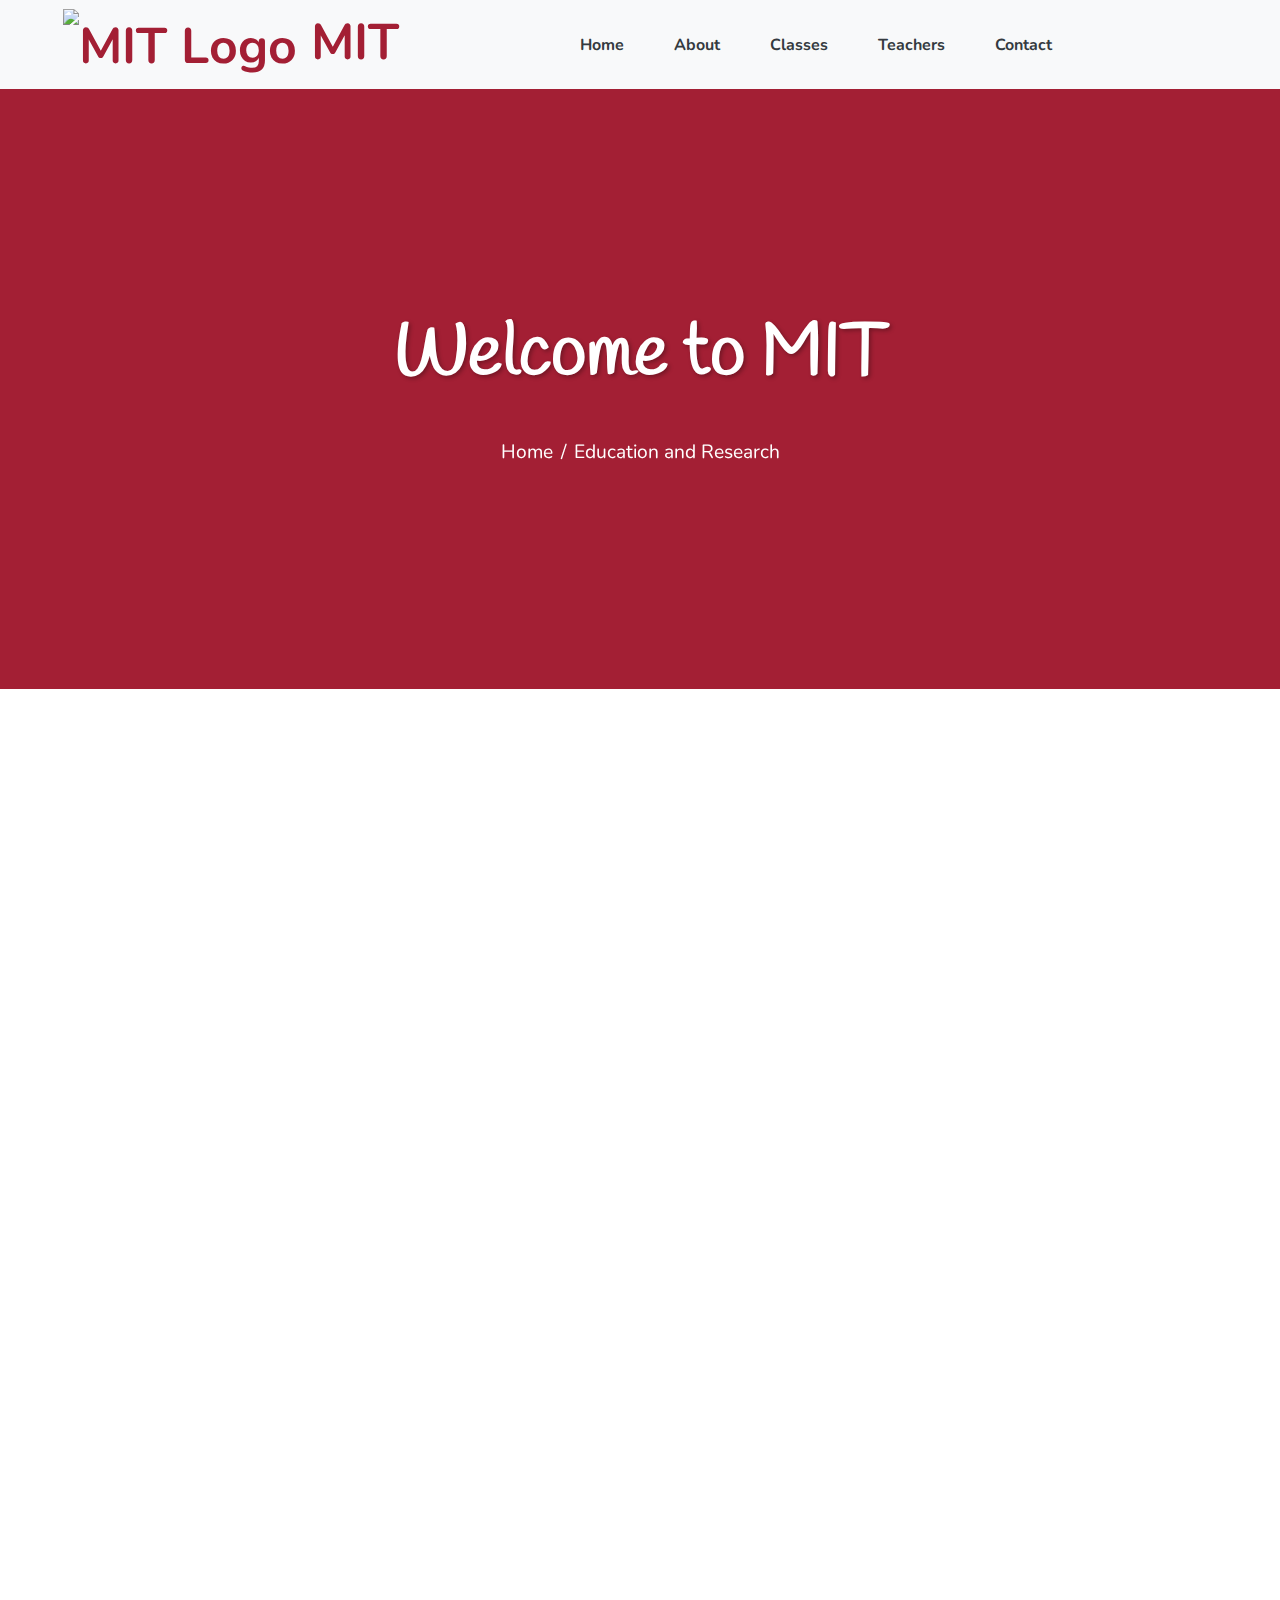
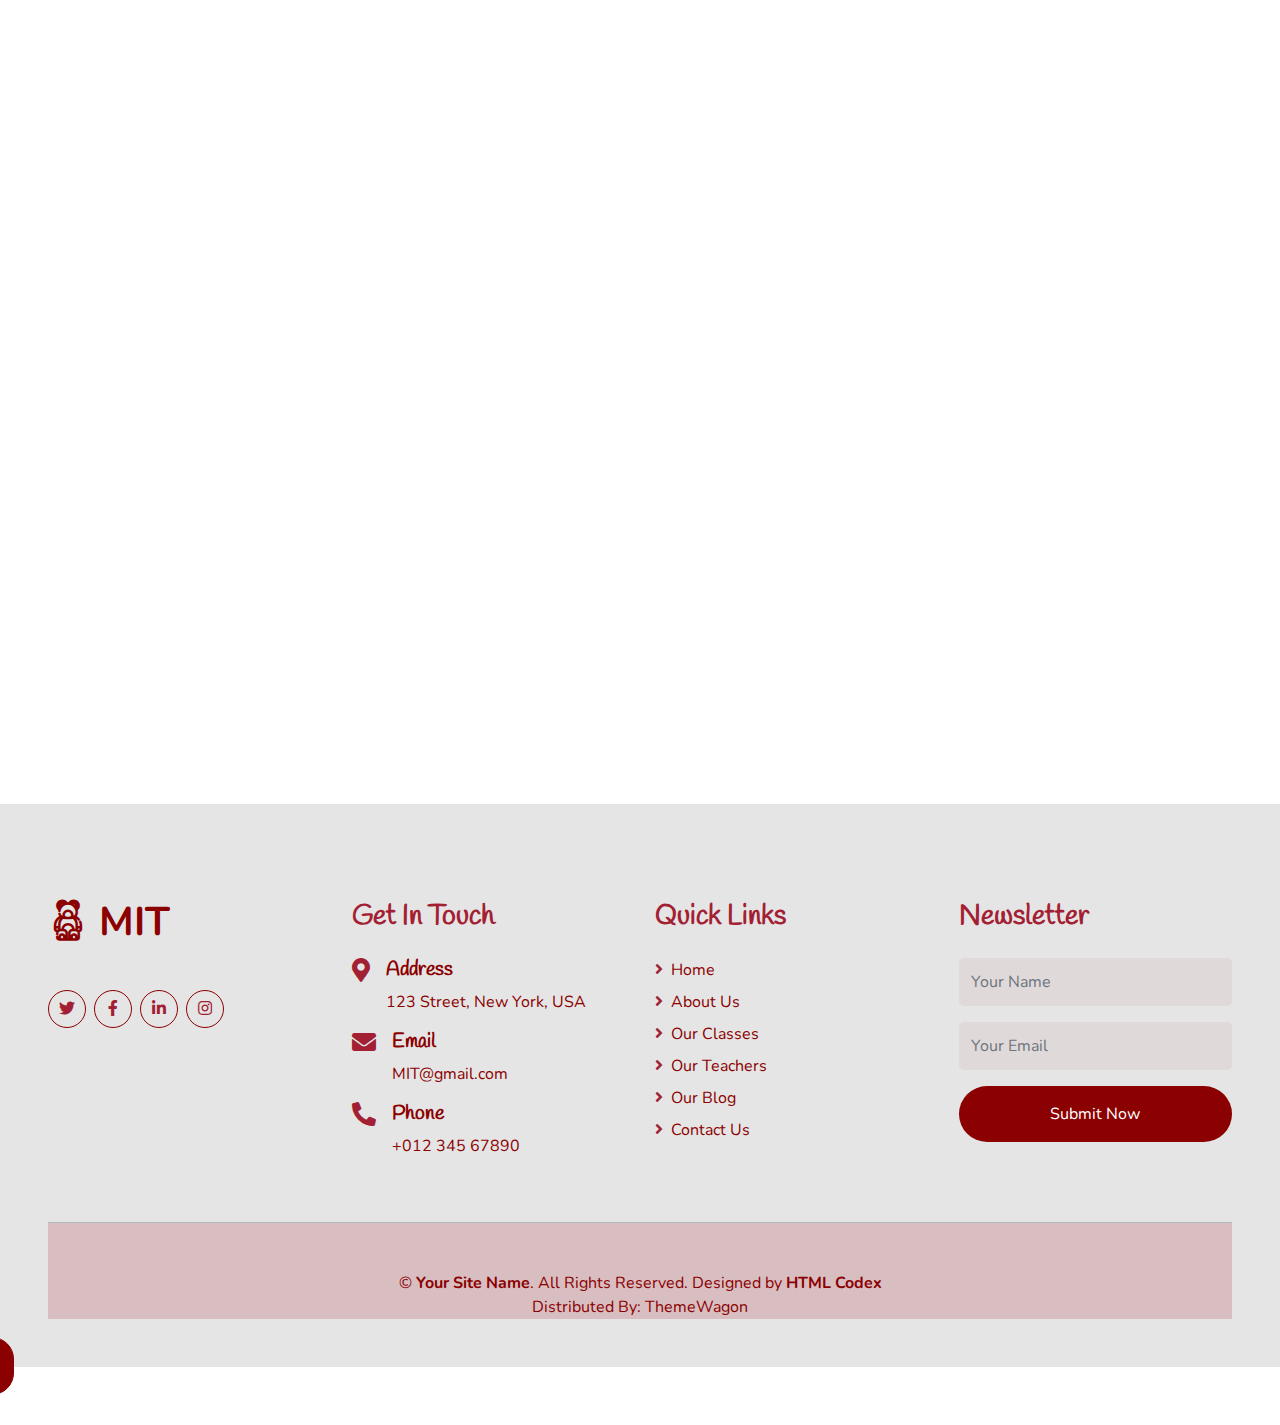
==== commit 338dd932: "Revert "improved about page and added style.css"" ====
--- a/index.html
+++ b/index.html
@@ -42,11 +42,11 @@
         class="navbar navbar-expand-lg bg-light navbar-light py-3 py-lg-0 px-0 px-lg-5"
       >
         <a
-          href=""
+          href="index.html"
           class="navbar-brand font-weight-bold text-secondary"
           style="font-size: 50px"
         >
-          <img src="https://th.bing.com/th/id/OIP.v89mqosFMWEcnOunq5qNAQHaHY?rs=1&pid=ImgDetMain" height="75px" width="75px">
+          <img src="https://th.bing.com/th/id/OIP.v89mqosFMWEcnOunq5qNAQHaHY?rs=1&pid=ImgDetMain" height="75px" width="75px" alt="MIT Logo">
           <span class="text-primary">MIT</span>
         </a>
         <button
@@ -62,172 +62,79 @@
           id="navbarCollapse"
         >
           <div class="navbar-nav font-weight-bold mx-auto py-0">
-            <a href="index.html" class="nav-item nav-link active">Home</a>
+            <a href="index.html" class="nav-item nav-link">Home</a>
             <a href="about.html" class="nav-item nav-link">About</a>
             <a href="class.html" class="nav-item nav-link">Classes</a>
             <a href="team.html" class="nav-item nav-link">Teachers</a>
-
-              </div>
-            </div>
             <a href="contact.html" class="nav-item nav-link">Contact</a>
           </div>
-
         </div>
       </nav>
     </div>
     <!-- Navbar End -->
 
-    <!-- Header Start -->
-    <div class="container-fluid bg-primary px-0 px-md-5 mb-5">
-      <div class="row align-items-center px-3">
-        <div class="col-lg-6 text-center text-lg-left">
-          <h4 class="text-white mb-4 mt-5 mt-lg-0">Top University for Technology</h4>
-          <h1 class="display-3 font-weight-bold text-white">
-            MIT
-          </h1>
-          <p class="text-white mb-4">
-            The Massachusetts Institute of Technology is a private research university
-             in Cambridge, Massachusetts, United States. Established in 1861,
-              MIT has played a significant role in the development of many areas of modern technology and science
-          </p>
-          <a href="" class="btn btn-secondary mt-1 py-3 px-5">Learn More</a>
-        </div>
-        <div class="col-lg-6 text-center text-lg-right">
-          <img class="img-fluid mt-5" src="img/header.png" alt="" />
-        </div>
-      </div>
-    </div>
-    <!-- Header End -->
-
-    <!-- Facilities Start -->
+    <!-- Header Section -->
+    <div class="container-fluid bg-primary mb-5">
+        <div class="d-flex flex-column align-items-center justify-content-center">
+            <h3 class="display-3 font-weight-bold text-white animate-on-scroll">Welcome to MIT</h3>
+            <div class="d-inline-flex text-white animate-on-scroll" style="animation-delay: 0.3s">
+                <p class="m-0"><a class="text-white" href="index.html">Home</a></p>
+                <p class="m-0 px-2">/</p>
+                <p class="m-0">Education and Research</p>
+            </div>
+        </div>
+    </div>
+
+    <!-- Facilities Section -->
     <div class="container-fluid pt-5">
-      <div class="container pb-3">
-        <div class="row">
-          <div class="col-lg-4 col-md-6 pb-1">
-            <div
-              class="d-flex bg-light shadow-sm border-top rounded mb-4"
-              style="padding: 30px"
-            >
-              <i
-                class="flaticon-050-fence h1 font-weight-normal text-primary mb-3"
-              ></i>
-              <div class="pl-4">
-                <h4>Engineering</h4>
-                <p class="m-0">
-                  the branch of science and technology concerned with 
-                  the design, building, and use of engines, machines, and structures.
-
+        <div class="container">
+            <div class="text-center pb-2 animate-on-scroll">
+                <p class="section-title px-5">
+                    <span class="px-2">Our Facilities</span>
                 </p>
-              </div>
-            </div>
-          </div>
-          <div class="col-lg-4 col-md-6 pb-1">
-            <div
-              class="d-flex bg-light shadow-sm border-top rounded mb-4"
-              style="padding: 30px"
-            >
-              <i
-                class="flaticon-022-drum h1 font-weight-normal text-primary mb-3"
-              ></i>
-              <div class="pl-4">
-                <h4>Music and Dance</h4>
-                <p class="m-0">
-                  Music is the arrangement of sound to create some combination of form, harmony, melody, rhythm, or otherwise expressive content.
-                  Music is generally agreed to be a cultural universal that is present in all human societies.
-                </p>
-              </div>
-            </div>
-          </div>
-          <div class="col-lg-4 col-md-6 pb-1">
-            <div
-              class="d-flex bg-light shadow-sm border-top rounded mb-4"
-              style="padding: 30px"
-            >
-              <i
-                class="flaticon-030-crayons h1 font-weight-normal text-primary mb-3"
-              ></i>
-              <div class="pl-4">
-                <h4>Arts and Crafts</h4>
-                <p class="m-0">
-                  Art is a diverse range of human activity and its resulting product that 
-                  involves creative or imaginative talent, generally expressive of technical proficiency, beauty,
-                   emotional power, or conceptual ideas.
-                </p>
-              </div>
-            </div>
-          </div>
-          <div class="col-lg-4 col-md-6 pb-1">
-            <div
-              class="d-flex bg-light shadow-sm border-top rounded mb-4"
-              style="padding: 30px"
-            >
-              <i
-                class="flaticon-017-toy-car h1 font-weight-normal text-primary mb-3"
-              ></i>
-              <div class="pl-4">
-                <h4>Computer Science</h4>
-                <p class="m-0">
-                  Computer science is the study of computation, information, and automation.
-                   Computer science spans theoretical disciplines (such as algorithms, theory of computation, and information theory)
-                    to applied disciplines (including the design and implementation of hardware and software)
-                </p>
-              </div>
-            </div>
-          </div>
-          <div class="col-lg-4 col-md-6 pb-1">
-            <div
-              class="d-flex bg-light shadow-sm border-top rounded mb-4"
-              style="padding: 30px"
-            >
-              <i
-                class="flaticon-025-sandwich h1 font-weight-normal text-primary mb-3"
-              ></i>
-              <div class="pl-4">
-                <h4>Physics</h4>
-                <p class="m-0">
-                  Physics is the scientific study of matter, its fundamental constituents, its motion and behavior through space and time,
-                   and the related entities of energy and force. Physics is one of the most fundamental scientific disciplines
-                </p>
-              </div>
-            </div>
-          </div>
-          <div class="col-lg-4 col-md-6 pb-1">
-            <div
-              class="d-flex bg-light shadow-sm border-top rounded mb-4"
-              style="padding: 30px"
-            >
-              <i
-                class="flaticon-047-backpack h1 font-weight-normal text-primary mb-3"
-              ></i>
-              <div class="pl-4">
-                <h4>Math</h4>
-                <p class="m-0">
-                  Mathematics is a field of study that discovers and organizes methods, theories and theorems
-                  that are developed and proved for the needs of empirical sciences and mathematics itself.
-                  There are many areas of mathematics, which include number theory (the study of numbers), 
-                  algebra (the study of formulas and related structures),
-                  geometry (the study of shapes and spaces that contain them),
-                  analysis (the study of continuous changes), and set theory (presently used as a foundation for all mathematics).                </p>
-              </div>
-            </div>
-          </div>
-        </div>
-      </div>
-    </div>
-    <!-- Facilities Start -->
+                <h1 class="mb-4">Facilities & Research Centers</h1>
+            </div>
+            <div class="row">
+                <div class="col-lg-4 col-md-6 pb-1">
+                    <div class="card border-0 shadow-sm mb-4 animate-on-scroll" style="animation-delay: 0.3s">
+                        <div class="card-header bg-transparent text-center">
+                            <h4>Research Labs</h4>
+                        </div>
+                        <!-- ... rest of card content ... -->
+                    </div>
+                </div>
+                <div class="col-lg-4 col-md-6 pb-1">
+                    <div class="card border-0 shadow-sm mb-4 animate-on-scroll" style="animation-delay: 0.5s">
+                        <div class="card-header bg-transparent text-center">
+                            <h4>Research Labs</h4>
+                        </div>
+                        <!-- ... rest of card content ... -->
+                    </div>
+                </div>
+                <div class="col-lg-4 col-md-6 pb-1">
+                    <div class="card border-0 shadow-sm mb-4 animate-on-scroll" style="animation-delay: 0.7s">
+                        <div class="card-header bg-transparent text-center">
+                            <h4>Research Labs</h4>
+                        </div>
+                        <!-- ... rest of card content ... -->
+                    </div>
+                </div>
+            </div>
+        </div>
+    </div>
 
     <!-- About Start -->
     <div class="container-fluid py-5">
       <div class="container">
         <div class="row align-items-center">
-          <div class="col-lg-5">
+          <div class="col-lg-5 animate-on-scroll">
             <img
-              class="img-fluid rounded mb-5 mb-lg-0"
+              class="img-fluid rounded mb-5 mb-lg-0 hover-zoom"
               src="img/about-1.jpg"
               alt=""
             />
           </div>
-          <div class="col-lg-7">
+          <div class="col-lg-7 animate-on-scroll" style="animation-delay: 0.3s">
             <p class="section-title pr-5">
               <span class="pr-2">Learn About Us</span>
             </p>
@@ -265,131 +172,135 @@
     <!-- Class Start -->
     <div class="container-fluid pt-5">
       <div class="container">
-        <div class="text-center pb-2">
-          <p class="section-title px-5">
-            <span class="px-2">Popular Classes</span>
-          </p>
-          <h1 class="mb-4">Classes for Your Future</h1>
-        </div>
-        <div class="row">
-          <div class="col-lg-4 mb-5">
-            <div class="card border-0 bg-light shadow-sm pb-2">
-              <img class="card-img-top mb-2" src="img/class-1.jpg" alt="" />
-              <div class="card-body text-center">
-                <h4 class="card-title">Engineering</h4>
-                <p class="card-text"> Engineering is the practice of using natural science, mathematics,
-                   and the engineering design process to solve technical problems, increase efficiency and p
-                   roductivity, and improve systems.
-                  
-                </p>
-              </div>
-              <div class="card-footer bg-transparent py-4 px-5">
-                <div class="row border-bottom">
-                  <div class="col-6 py-1 text-right border-right">
-                    <strong>Teacher per Student</strong>
-                  </div>
-                  <div class="col-6 py-1"> 1 to 5 </div>
-                </div>
-                <div class="row border-bottom">
-                  <div class="col-6 py-1 text-right border-right">
-                    <strong>Total Students</strong>
-                  </div>
-                  <div class="col-6 py-1">4000 Students</div>
-                </div>
-                <div class="row border-bottom">
-                  <div class="col-6 py-1 text-right border-right">
-                    <strong>Credit</strong>
-                  </div>
-                  <div class="col-6 py-1">08 - 10</div>
-                </div>
-                <div class="row">
-                  <div class="col-6 py-1 text-right border-right">
-                    <strong>Tution Fee</strong>
-                  </div>
-                  <div class="col-6 py-1">$400k</div>
-                </div>
-              </div>
-              <a href="" class="btn btn-primary px-4 mx-auto mb-4">Join Now</a>
-            </div>
-          </div>
-          <div class="col-lg-4 mb-5">
-            <div class="card border-0 bg-light shadow-sm pb-2">
-              <img class="card-img-top mb-2" src="img/class-2.jpg" alt="" />
-              <div class="card-body text-center">
-                <h4 class="card-title">Computer Science</h4>
-                <p class="card-text">
-                  Computer engineering is a field that combines computer science and electrical engineering 
-                  to design, create, and maintain hardware and software for computers and other devices. 
-                </p>
-              </div>
-              <div class="card-footer bg-transparent py-4 px-5">
-                <div class="row border-bottom">
-                  <div class="col-6 py-1 text-right border-right">
-                    <strong>Teachers to Students </strong>
-                  </div>
-                  <div class="col-6 py-1">3 - 1</div>
-                </div>
-                <div class="row border-bottom">
-                  <div class="col-6 py-1 text-right border-right">
-                    <strong>Total Students</strong>
-                  </div>
-                  <div class="col-6 py-1">40</div>
-                </div>
-                <div class="row border-bottom">
-                  <div class="col-6 py-1 text-right border-right">
-                    <strong>Credits </strong>
-                  </div>
-                  <div class="col-6 py-1">240</div>
-                </div>
-                <div class="row">
-                  <div class="col-6 py-1 text-right border-right">
-                    <strong>Tution Fee</strong>
-                  </div>
-                  <div class="col-6 py-1">300k</div>
-                </div>
-              </div>
-              <a href="" class="btn btn-primary px-4 mx-auto mb-4">Join Now</a>
-            </div>
-          </div>
-          <div class="col-lg-4 mb-5">
-            <div class="card border-0 bg-light shadow-sm pb-2">
-              <img class="card-img-top mb-2" src="img/class-3.jpg" alt="" />
-              <div class="card-body text-center">
-                <h4 class="card-title">Physics </h4>
-                <p class="card-text">
-                  Physics is the scientific study of matter, its fundamental constituents, its motion and behavior
-                  through space and time, and the related entities of energy and force.
-                </p>
-              </div>
-              <div class="card-footer bg-transparent py-4 px-5">
-                <div class="row border-bottom">
-                  <div class="col-6 py-1 text-right border-right">
-                    <strong>Years to Graduate</strong>
-                  </div>
-                  <div class="col-6 py-1">3 - 6 Years</div>
-                </div>
-                <div class="row border-bottom">
-                  <div class="col-6 py-1 text-right border-right">
-                    <strong></strong>
-                  </div>
-                  <div class="col-6 py-1">40 Seats</div>
-                </div>
-                <div class="row border-bottom">
-                  <div class="col-6 py-1 text-right border-right">
-                    <strong>Class Time</strong>
-                  </div>
-                  <div class="col-6 py-1">08:00 - 10:00</div>
-                </div>
-                <div class="row">
-                  <div class="col-6 py-1 text-right border-right">
-                    <strong>Tution Fee</strong>
-                  </div>
-                  <div class="col-6 py-1">$290 / day</div>
-                </div>
-              </div>
-              <a href="" class="btn btn-primary px-4 mx-auto mb-4">Join Now</a>
-            </div>
-          </div>
+        <div class="text-center pb-2 animate-on-scroll">
+            <p class="section-title px-5">
+                <span class="px-2">Popular Classes</span>
+            </p>
+            <h1 class="mb-4">Classes for Your Future</h1>
+        </div>
+        <div class="row d-flex justify-content-center align-items-stretch">
+            <!-- Engineering Card -->
+            <div class="col-lg-4 mb-5 d-flex">
+                <div class="card border-0 bg-light shadow-sm pb-2 animate-on-scroll w-100" style="animation-delay: 0.3s">
+                    <img class="card-img-top mb-2" src="../img/class-1.jpg" alt="" style="height: 200px; object-fit: cover;" />
+                    <div class="card-body text-center">
+                        <h4 class="card-title">Engineering</h4>
+                        <p class="card-text" style="height: 80px;">
+                            Engineering is the practice of using natural science, mathematics,
+                            and the engineering design process to solve technical problems.
+                        </p>
+                    </div>
+                    <div class="card-footer bg-transparent py-4 px-5">
+                        <div class="row border-bottom">
+                            <div class="col-6 py-1 text-right border-right">
+                                <strong>Students</strong>
+                            </div>
+                            <div class="col-6 py-1">4000 Students</div>
+                        </div>
+                        <div class="row border-bottom">
+                            <div class="col-6 py-1 text-right border-right">
+                                <strong>Duration</strong>
+                            </div>
+                            <div class="col-6 py-1">4 Years</div>
+                        </div>
+                        <div class="row border-bottom">
+                            <div class="col-6 py-1 text-right border-right">
+                                <strong>Credits</strong>
+                            </div>
+                            <div class="col-6 py-1">180 Credits</div>
+                        </div>
+                        <div class="row">
+                            <div class="col-6 py-1 text-right border-right">
+                                <strong>Tuition Fee</strong>
+                            </div>
+                            <div class="col-6 py-1">$53,790/year</div>
+                        </div>
+                    </div>
+                    <a href="" class="btn btn-primary px-4 mx-auto mb-4">Learn More</a>
+                </div>
+            </div>
+
+            <!-- Computer Science Card -->
+            <div class="col-lg-4 mb-5 d-flex">
+                <div class="card border-0 bg-light shadow-sm pb-2 animate-on-scroll w-100" style="animation-delay: 0.5s">
+                    <img class="card-img-top mb-2" src="img/class-2.jpg" alt="" style="height: 200px; object-fit: cover;" />
+                    <div class="card-body text-center">
+                        <h4 class="card-title">Computer Science</h4>
+                        <p class="card-text" style="height: 80px;">
+                            Computer Science combines theory and practice to develop innovative 
+                            solutions for computing challenges.
+                        </p>
+                    </div>
+                    <div class="card-footer bg-transparent py-4 px-5">
+                        <div class="row border-bottom">
+                            <div class="col-6 py-1 text-right border-right">
+                                <strong>Students</strong>
+                            </div>
+                            <div class="col-6 py-1">3000 Students</div>
+                        </div>
+                        <div class="row border-bottom">
+                            <div class="col-6 py-1 text-right border-right">
+                                <strong>Duration</strong>
+                            </div>
+                            <div class="col-6 py-1">4 Years</div>
+                        </div>
+                        <div class="row border-bottom">
+                            <div class="col-6 py-1 text-right border-right">
+                                <strong>Credits</strong>
+                            </div>
+                            <div class="col-6 py-1">180 Credits</div>
+                        </div>
+                        <div class="row">
+                            <div class="col-6 py-1 text-right border-right">
+                                <strong>Tuition Fee</strong>
+                            </div>
+                            <div class="col-6 py-1">$53,790/year</div>
+                        </div>
+                    </div>
+                    <a href="" class="btn btn-primary px-4 mx-auto mb-4">Learn More</a>
+                </div>
+            </div>
+
+            <!-- Physics Card -->
+            <div class="col-lg-4 mb-5 d-flex">
+                <div class="card border-0 bg-light shadow-sm pb-2 animate-on-scroll w-100" style="animation-delay: 0.7s">
+                    <img class="card-img-top mb-2" src="img/class-3.jpg" alt="" style="height: 200px; object-fit: cover;" />
+                    <div class="card-body text-center">
+                        <h4 class="card-title">Physics</h4>
+                        <p class="card-text" style="height: 80px;">
+                            Physics at MIT explores fundamental physical principles governing the universe, 
+                            from quantum mechanics to astrophysics.
+                        </p>
+                    </div>
+                    <div class="card-footer bg-transparent py-4 px-5">
+                        <div class="row border-bottom">
+                            <div class="col-6 py-1 text-right border-right">
+                                <strong>Students</strong>
+                            </div>
+                            <div class="col-6 py-1">2000 Students</div>
+                        </div>
+                        <div class="row border-bottom">
+                            <div class="col-6 py-1 text-right border-right">
+                                <strong>Duration</strong>
+                            </div>
+                            <div class="col-6 py-1">4 Years</div>
+                        </div>
+                        <div class="row border-bottom">
+                            <div class="col-6 py-1 text-right border-right">
+                                <strong>Credits</strong>
+                            </div>
+                            <div class="col-6 py-1">180 Credits</div>
+                        </div>
+                        <div class="row">
+                            <div class="col-6 py-1 text-right border-right">
+                                <strong>Tuition Fee</strong>
+                            </div>
+                            <div class="col-6 py-1">$53,790/year</div>
+                        </div>
+                    </div>
+                    <a href="" class="btn btn-primary px-4 mx-auto mb-4">Learn More</a>
+                </div>
+            </div>
         </div>
       </div>
     </div>
--- a/css/mit-theme.css
+++ b/css/mit-theme.css
@@ -21,6 +21,12 @@
   --danger: #A31F34;
   --light: #F9F9F9;
   --dark: #333333;
+
+  /* Standardized Animation Settings */
+  --animation-timing: 0.8s;
+  --hover-timing: 0.3s;
+  --fade-timing: 0.6s;
+  --animation-delay-base: 0.2s;
 }
 
 /* Background colors */
@@ -472,4 +478,406 @@
 /* Copyright text */
 .container-fluid.bg-secondary .m-0.text-center.text-white {
     color: #8B0000 !important;  /* Darker red */
+}
+
+/* Interactive Elements */
+
+/* Card Hover Effects */
+.card {
+    transition: all var(--hover-timing) cubic-bezier(0.4, 0, 0.2, 1);
+}
+
+.card-hover {
+    transform: translateY(-10px);
+    box-shadow: 0 15px 30px rgba(0,0,0,0.2);
+}
+
+/* Animated Elements */
+.animate-on-scroll {
+    opacity: 0;
+    transform: translateY(30px);
+    transition: all var(--animation-timing) cubic-bezier(0.4, 0, 0.2, 1);
+    will-change: transform, opacity;
+}
+
+.animate-on-scroll.animated {
+    opacity: 1;
+    transform: translateY(0);
+}
+
+/* Form Field Effects */
+.form-control {
+    transition: all 0.3s ease;
+    border: 2px solid transparent;
+    background-color: rgba(139, 0, 0, 0.05);
+}
+
+.form-control:focus {
+    box-shadow: none;
+    border-color: #8B0000;
+    background-color: rgba(139, 0, 0, 0.1);
+}
+
+/* Button Hover Effects */
+.btn {
+    position: relative;
+    overflow: hidden;
+    transition: all var(--hover-timing) ease;
+}
+
+.btn::after {
+    content: '';
+    position: absolute;
+    width: 100%;
+    height: 100%;
+    top: 0;
+    left: -100%;
+    background: rgba(255,255,255,0.2);
+    transition: all var(--hover-timing) ease;
+}
+
+/* Navigation Hover Effects */
+.nav-link {
+    position: relative;
+}
+
+.nav-link::after {
+    content: '';
+    position: absolute;
+    width: 0;
+    height: 2px;
+    bottom: 0;
+    left: 50%;
+    background-color: #8B0000;
+    transition: all var(--hover-timing) ease;
+}
+
+.nav-link:hover::after {
+    width: 100%;
+    left: 0;
+}
+
+/* Image Hover Effects */
+.hover-zoom {
+    overflow: hidden;
+    transition: transform var(--hover-timing) ease;
+}
+
+.hover-zoom img {
+    transition: transform var(--hover-timing) ease;
+}
+
+.hover-zoom:hover img {
+    transform: scale(1.1);
+}
+
+/* Social Media Icons */
+.social-icon {
+    transition: all 0.3s ease;
+}
+
+.social-icon:hover {
+    transform: translateY(-3px) rotate(8deg);
+}
+
+/* Loading Animations */
+@keyframes fadeInUp {
+    from {
+        opacity: 0;
+        transform: translateY(20px);
+    }
+    to {
+        opacity: 1;
+        transform: translateY(0);
+    }
+}
+
+.fade-in-up {
+    animation: fadeInUp var(--fade-timing) ease forwards;
+}
+
+/* Staggered Animation Classes */
+.stagger-animation > * {
+    opacity: 0;
+    animation: fadeInUp var(--fade-timing) ease forwards;
+}
+
+.stagger-animation > *:nth-child(1) { animation-delay: 0.1s; }
+.stagger-animation > *:nth-child(2) { animation-delay: 0.2s; }
+.stagger-animation > *:nth-child(3) { animation-delay: 0.3s; }
+.stagger-animation > *:nth-child(4) { animation-delay: 0.4s; }
+.stagger-animation > *:nth-child(5) { animation-delay: 0.5s; }
+
+/* Header Styling */
+.container-fluid.bg-primary {
+    position: relative;
+    min-height: 600px; /* Increased from 400px */
+    background: linear-gradient(rgba(163, 31, 52, 0.9), rgba(163, 31, 52, 0.9)), 
+                url('../img/mit-background.jpg') center/cover no-repeat;
+    overflow: hidden;
+}
+
+/* Header Content Styling */
+.container-fluid.bg-primary .d-flex {
+    min-height: 600px; /* Match container height */
+    padding: 100px 0;
+    position: relative;
+    z-index: 1;
+}
+
+/* Header Text Styling */
+.container-fluid.bg-primary .display-3 {
+    font-size: 4.5rem; /* Larger title */
+    margin-bottom: 1.5rem;
+    text-shadow: 2px 2px 4px rgba(0, 0, 0, 0.3);
+}
+
+/* Breadcrumb Styling */
+.container-fluid.bg-primary .d-inline-flex {
+    font-size: 1.2rem; /* Larger breadcrumb text */
+    margin-top: 1rem;
+}
+
+/* Animation for header content */
+.container-fluid.bg-primary .stagger-animation > * {
+    animation-duration: var(--animation-timing);
+    animation-fill-mode: both;
+}
+
+/* Responsive adjustments */
+@media (max-width: 768px) {
+    .container-fluid.bg-primary,
+    .container-fluid.bg-primary .d-flex {
+        min-height: 450px; /* Slightly smaller on mobile */
+    }
+    
+    .container-fluid.bg-primary .display-3 {
+        font-size: 3rem;
+    }
+    
+    .container-fluid.bg-primary .d-inline-flex {
+        font-size: 1rem;
+    }
+}
+
+/* Optional: Add a subtle parallax effect */
+.container-fluid.bg-primary {
+    background-attachment: fixed;
+}
+
+/* Optional: Add an overlay animation */
+.container-fluid.bg-primary::before {
+    content: '';
+    position: absolute;
+    top: 0;
+    left: 0;
+    width: 100%;
+    height: 100%;
+    background: linear-gradient(45deg, 
+                rgba(163, 31, 52, 0.8), 
+                rgba(163, 31, 52, 0.6));
+    animation: headerGlow 8s infinite alternate;
+}
+
+@keyframes headerGlow {
+    from {
+        opacity: 0.7;
+    }
+    to {
+        opacity: 0.9;
+    }
+}
+
+/* Animation Settings */
+:root {
+    --animation-timing: 0.8s;
+    --animation-delay-base: 0.2s;
+}
+
+.animate-on-scroll {
+    opacity: 0;
+    transform: translateY(30px);
+    transition: all var(--animation-timing) cubic-bezier(0.4, 0, 0.2, 1);
+    will-change: transform, opacity;
+}
+
+.animate-on-scroll.animated {
+    opacity: 1;
+    transform: translateY(0);
+}
+
+/* Header specific animations */
+.container-fluid.bg-primary .animate-on-scroll {
+    transform: translateY(50px);
+    transition-duration: 1s;
+}
+
+.container-fluid.bg-primary .animate-on-scroll.animated {
+    transform: translateY(0);
+}
+
+/* Card animations with sequential timing */
+.card.animate-on-scroll {
+    transition-duration: 0.6s;
+}
+
+/* Hover effects */
+.hover-zoom {
+    transition: transform 0.3s ease;
+    overflow: hidden;
+}
+
+.hover-zoom:hover {
+    transform: scale(1.05);
+}
+
+/* Optional: Add loading animation */
+@keyframes fadeInUp {
+    from {
+        opacity: 0;
+        transform: translateY(30px);
+    }
+    to {
+        opacity: 1;
+        transform: translateY(0);
+    }
+}
+
+.fade-in-up {
+    animation: fadeInUp var(--animation-timing) ease forwards;
+}
+
+/* Section Title Styling */
+.section-title {
+    position: relative;
+    display: inline-block;
+    letter-spacing: 1px;
+    text-transform: uppercase;
+    color: #A31F34 !important; /* MIT red */
+}
+
+.section-title::before,
+.section-title::after {
+    position: absolute;
+    content: "";
+    width: 50px;
+    height: 2px;
+    background: #A31F34 !important; /* MIT red */
+}
+
+.section-title::before {
+    left: -60px;
+}
+
+.section-title::after {
+    right: -60px;
+}
+
+/* Card Styling */
+.card {
+    height: 100%;
+    display: flex;
+    flex-direction: column;
+}
+
+.card-body {
+    flex: 1 0 auto;
+}
+
+.card-img-top {
+    width: 100%;
+    height: 200px;
+    object-fit: cover;
+}
+
+.card-text {
+    height: 80px;
+    overflow: hidden;
+    display: -webkit-box;
+    -webkit-line-clamp: 4;
+    -webkit-box-orient: vertical;
+}
+
+.card-footer {
+    margin-top: auto;
+}
+
+/* Animation for cards */
+.animate-on-scroll {
+    transition: transform 0.3s ease-in-out;
+}
+
+.animate-on-scroll:hover {
+    transform: translateY(-5px);
+}
+
+/* Navbar Styling */
+.navbar {
+    transition: all 0.3s ease-in-out;
+}
+
+.navbar-brand img {
+    transition: transform 0.3s ease;
+}
+
+.navbar-brand:hover img {
+    transform: scale(1.05);
+}
+
+.nav-item {
+    position: relative;
+    margin: 0 10px;
+}
+
+.nav-link {
+    color: #343a40 !important;
+    transition: color 0.3s ease;
+    font-size: 16px;
+    padding: 10px 15px !important;
+}
+
+.nav-link:hover,
+.nav-link.active {
+    color: #A31F34 !important;
+}
+
+.nav-link::after {
+    content: '';
+    position: absolute;
+    width: 0;
+    height: 2px;
+    bottom: 0;
+    left: 50%;
+    background-color: #A31F34;
+    transition: all 0.3s ease;
+    transform: translateX(-50%);
+}
+
+.nav-link:hover::after,
+.nav-link.active::after {
+    width: 100%;
+}
+
+/* Responsive Navbar */
+@media (max-width: 991.98px) {
+    .navbar-nav {
+        padding: 20px 0;
+    }
+
+    .nav-item {
+        margin: 5px 0;
+    }
+
+    .nav-link::after {
+        display: none;
+    }
+}
+
+/* Sticky Navbar */
+.sticky-top {
+    position: sticky;
+    top: 0;
+    z-index: 1020;
+    background-color: #fff;
+    box-shadow: 0 2px 15px rgba(0, 0, 0, 0.1);
 }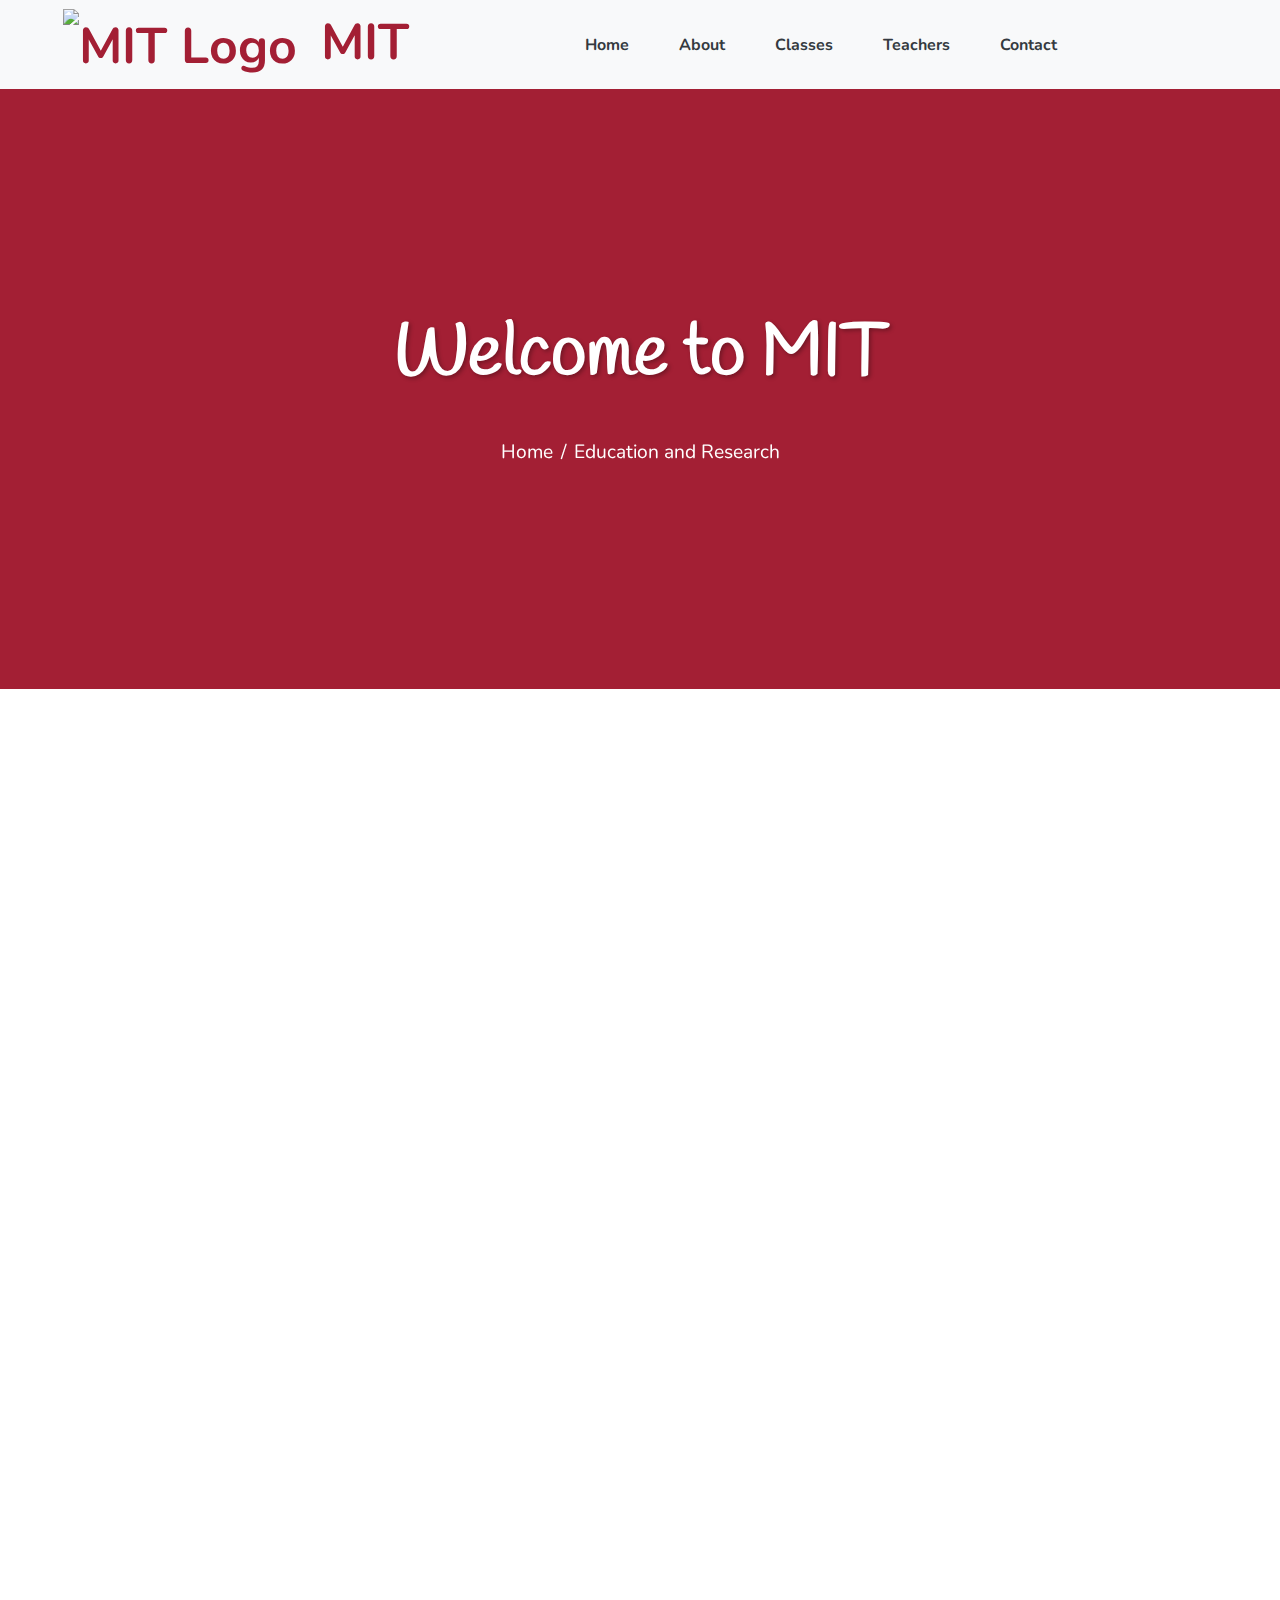
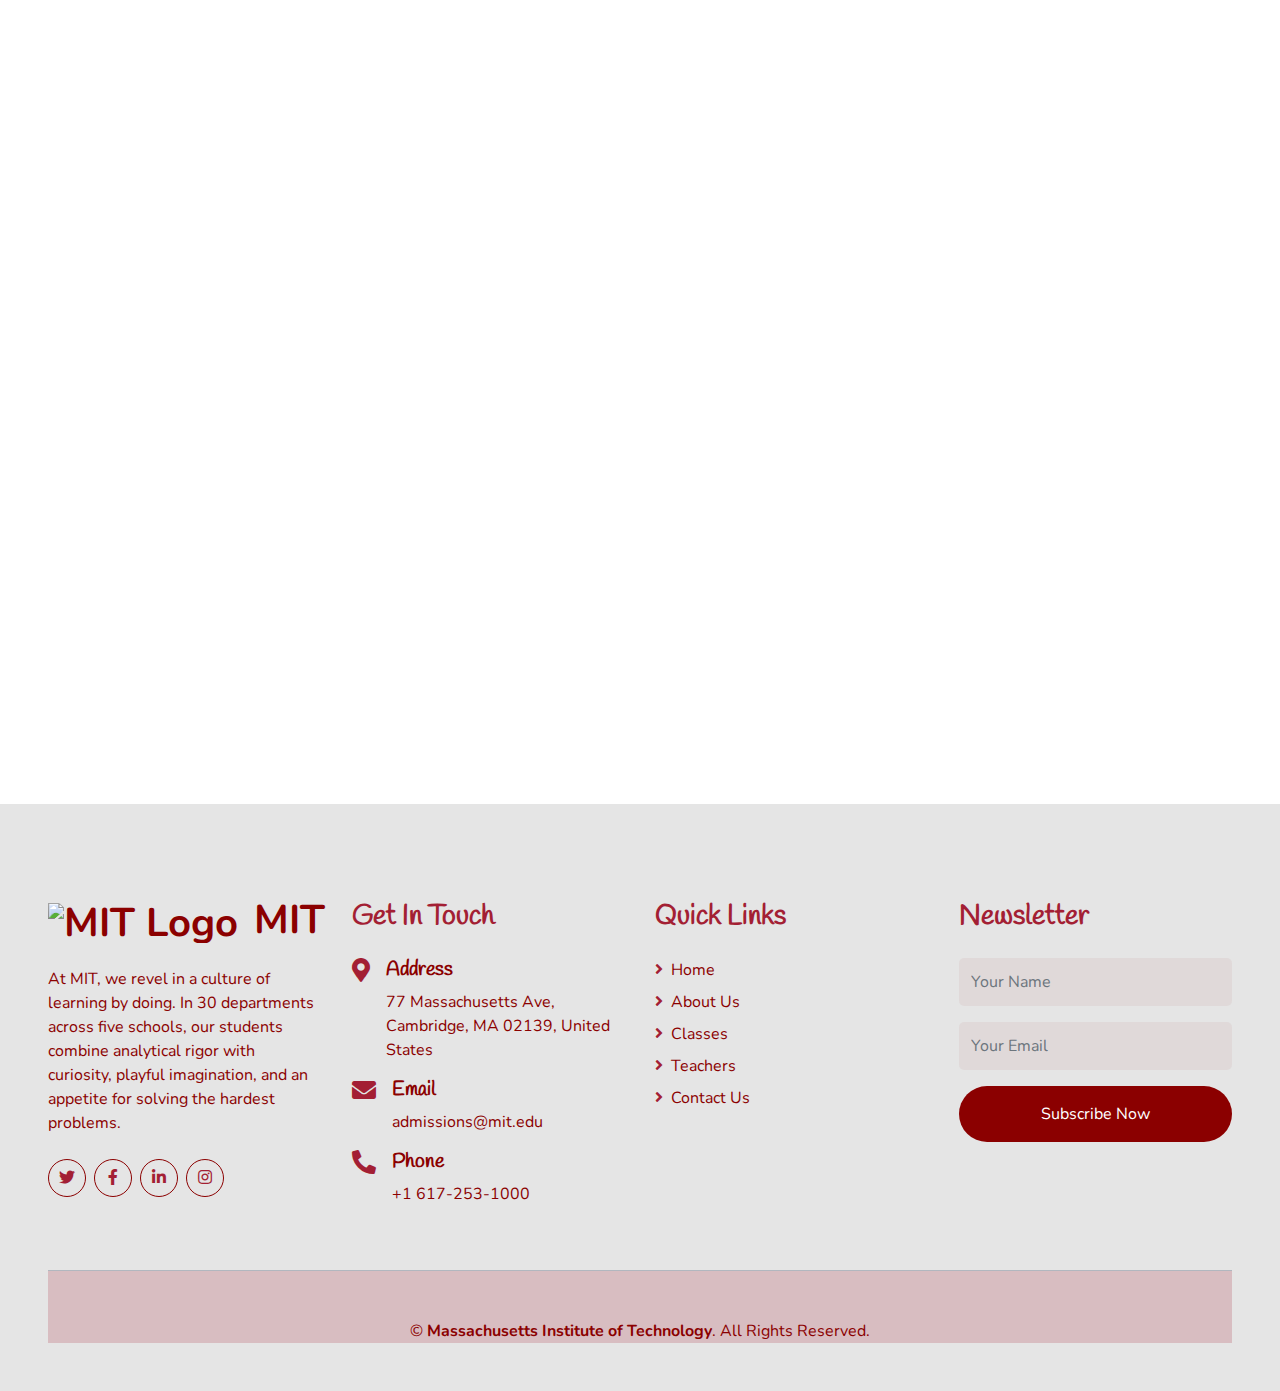
==== commit c96abd18: "changed MIT logo" ====
--- a/index.html
+++ b/index.html
@@ -46,7 +46,11 @@
           class="navbar-brand font-weight-bold text-secondary"
           style="font-size: 50px"
         >
-          <img src="https://th.bing.com/th/id/OIP.v89mqosFMWEcnOunq5qNAQHaHY?rs=1&pid=ImgDetMain" height="75px" width="75px" alt="MIT Logo">
+          <img src="https://www.logo.wine/a/logo/Massachusetts_Institute_of_Technology/Massachusetts_Institute_of_Technology-Logo.wine.svg" 
+               height="75px" 
+               width="150px" 
+               alt="MIT Logo"
+               style="margin-right: 10px;">
           <span class="text-primary">MIT</span>
         </a>
         <button
@@ -314,150 +318,103 @@
     <!-- Blog End -->
 
     <!-- Footer Start -->
-    <div
-      class="container-fluid bg-secondary text-white mt-5 py-5 px-sm-3 px-md-5"
-    >
-      <div class="row pt-5">
-        <div class="col-lg-3 col-md-6 mb-5">
-          <a
-            href=""
-            class="navbar-brand font-weight-bold text-primary m-0 mb-4 p-0"
-            style="font-size: 40px; line-height: 40px"
-          >
-            <i class="flaticon-043-teddy-bear"></i>
-            <span class="text-white">MIT</span>
-          </a>
-          <p>
-          
-          <div class="d-flex justify-content-start mt-4">
-            <a
-              class="btn btn-outline-primary rounded-circle text-center mr-2 px-0"
-              style="width: 38px; height: 38px"
-              href="#"
-              ><i class="fab fa-twitter"></i
-            ></a>
-            <a
-              class="btn btn-outline-primary rounded-circle text-center mr-2 px-0"
-              style="width: 38px; height: 38px"
-              href="#"
-              ><i class="fab fa-facebook-f"></i
-            ></a>
-            <a
-              class="btn btn-outline-primary rounded-circle text-center mr-2 px-0"
-              style="width: 38px; height: 38px"
-              href="#"
-              ><i class="fab fa-linkedin-in"></i
-            ></a>
-            <a
-              class="btn btn-outline-primary rounded-circle text-center mr-2 px-0"
-              style="width: 38px; height: 38px"
-              href="#"
-              ><i class="fab fa-instagram"></i
-            ></a>
-          </div>
-        </div>
-        <div class="col-lg-3 col-md-6 mb-5">
-          <h3 class="text-primary mb-4">Get In Touch</h3>
-          <div class="d-flex">
-            <h4 class="fa fa-map-marker-alt text-primary"></h4>
-            <div class="pl-3">
-              <h5 class="text-white">Address</h5>
-              <p>123 Street, New York, USA</p>
-            </div>
-          </div>
-          <div class="d-flex">
-            <h4 class="fa fa-envelope text-primary"></h4>
-            <div class="pl-3">
-              <h5 class="text-white">Email</h5>
-              <p>MIT@gmail.com</p>
-            </div>
-          </div>
-          <div class="d-flex">
-            <h4 class="fa fa-phone-alt text-primary"></h4>
-            <div class="pl-3">
-              <h5 class="text-white">Phone</h5>
-              <p>+012 345 67890</p>
-            </div>
-          </div>
-        </div>
-        <div class="col-lg-3 col-md-6 mb-5">
-          <h3 class="text-primary mb-4">Quick Links</h3>
-          <div class="d-flex flex-column justify-content-start">
-            <a class="text-white mb-2" href="#"
-              ><i class="fa fa-angle-right mr-2"></i>Home</a
-            >
-            <a class="text-white mb-2" href="#"
-              ><i class="fa fa-angle-right mr-2"></i>About Us</a
-            >
-            <a class="text-white mb-2" href="#"
-              ><i class="fa fa-angle-right mr-2"></i>Our Classes</a
-            >
-            <a class="text-white mb-2" href="#"
-              ><i class="fa fa-angle-right mr-2"></i>Our Teachers</a
-            >
-            <a class="text-white mb-2" href="#"
-              ><i class="fa fa-angle-right mr-2"></i>Our Blog</a
-            >
-            <a class="text-white" href="#"
-              ><i class="fa fa-angle-right mr-2"></i>Contact Us</a
-            >
-          </div>
-        </div>
-        <div class="col-lg-3 col-md-6 mb-5">
-          <h3 class="text-primary mb-4">Newsletter</h3>
-          <form action="">
-            <div class="form-group">
-              <input
-                type="text"
-                class="form-control border-0 py-4"
-                placeholder="Your Name"
-                required="required"
-              />
-            </div>
-            <div class="form-group">
-              <input
-                type="email"
-                class="form-control border-0 py-4"
-                placeholder="Your Email"
-                required="required"
-              />
-            </div>
-            <div>
-              <button
-                class="btn btn-primary btn-block border-0 py-3"
-                type="submit"
-              >
-                Submit Now
-              </button>
-            </div>
-          </form>
-        </div>
-      </div>
-      <div
-        class="container-fluid pt-5"
-        style="border-top: 1px solid rgba(23, 162, 184, 0.2) ;"
-      >
-        <p class="m-0 text-center text-white">
-          &copy;
-          <a class="text-primary font-weight-bold" href="#">Your Site Name</a>.
-          All Rights Reserved.
-
-          <!--/*** This template is free as long as you keep the footer author’s credit link/attribution link/backlink. If you'd like to use the template without the footer author’s credit link/attribution link/backlink, you can purchase the Credit Removal License from "https://htmlcodex.com/credit-removal". Thank you for your support. ***/-->
-          Designed by
-          <a class="text-primary font-weight-bold" href="https://htmlcodex.com"
-            >HTML Codex</a
-          >
-          <br />Distributed By:
-          <a href="https://themewagon.com" target="_blank">ThemeWagon</a>
-        </p>
-      </div>
+    <div class="container-fluid bg-secondary text-white mt-5 py-5 px-sm-3 px-md-5">
+        <div class="row pt-5">
+            <!-- Column 1: About MIT -->
+            <div class="col-lg-3 col-md-6 mb-5">
+                <a href="index.html" class="navbar-brand font-weight-bold text-primary m-0 mb-4 p-0" style="font-size: 40px; line-height: 40px">
+                    <img src="https://www.logo.wine/a/logo/Massachusetts_Institute_of_Technology/Massachusetts_Institute_of_Technology-Logo.wine.svg" 
+                         height="40px" 
+                         width="80px" 
+                         alt="MIT Logo"
+                         style="margin-right: 5px;">
+                    <span class="text-white">MIT</span>
+                </a>
+                <p>
+                    At MIT, we revel in a culture of learning by doing. In 30 departments across five schools, our students combine analytical rigor with curiosity, playful imagination, and an appetite for solving the hardest problems.
+                </p>
+                <div class="d-flex justify-content-start mt-4">
+                    <a class="btn btn-outline-primary rounded-circle text-center mr-2 px-0" style="width: 38px; height: 38px" href="#">
+                        <i class="fab fa-twitter"></i>
+                    </a>
+                    <a class="btn btn-outline-primary rounded-circle text-center mr-2 px-0" style="width: 38px; height: 38px" href="#">
+                        <i class="fab fa-facebook-f"></i>
+                    </a>
+                    <a class="btn btn-outline-primary rounded-circle text-center mr-2 px-0" style="width: 38px; height: 38px" href="#">
+                        <i class="fab fa-linkedin-in"></i>
+                    </a>
+                    <a class="btn btn-outline-primary rounded-circle text-center mr-2 px-0" style="width: 38px; height: 38px" href="#">
+                        <i class="fab fa-instagram"></i>
+                    </a>
+                </div>
+            </div>
+
+            <!-- Column 2: Contact Info -->
+            <div class="col-lg-3 col-md-6 mb-5">
+                <h3 class="text-primary mb-4">Get In Touch</h3>
+                <div class="d-flex">
+                    <h4 class="fa fa-map-marker-alt text-primary"></h4>
+                    <div class="pl-3">
+                        <h5 class="text-white">Address</h5>
+                        <p>77 Massachusetts Ave, Cambridge, MA 02139, United States</p>
+                    </div>
+                </div>
+                <div class="d-flex">
+                    <h4 class="fa fa-envelope text-primary"></h4>
+                    <div class="pl-3">
+                        <h5 class="text-white">Email</h5>
+                        <p>admissions@mit.edu</p>
+                    </div>
+                </div>
+                <div class="d-flex">
+                    <h4 class="fa fa-phone-alt text-primary"></h4>
+                    <div class="pl-3">
+                        <h5 class="text-white">Phone</h5>
+                        <p>+1 617-253-1000</p>
+                    </div>
+                </div>
+            </div>
+
+            <!-- Column 3: Quick Links -->
+            <div class="col-lg-3 col-md-6 mb-5">
+                <h3 class="text-primary mb-4">Quick Links</h3>
+                <div class="d-flex flex-column justify-content-start">
+                    <a class="text-white mb-2" href="index.html"><i class="fa fa-angle-right mr-2"></i>Home</a>
+                    <a class="text-white mb-2" href="about.html"><i class="fa fa-angle-right mr-2"></i>About Us</a>
+                    <a class="text-white mb-2" href="class.html"><i class="fa fa-angle-right mr-2"></i>Classes</a>
+                    <a class="text-white mb-2" href="team.html"><i class="fa fa-angle-right mr-2"></i>Teachers</a>
+                    <a class="text-white" href="contact.html"><i class="fa fa-angle-right mr-2"></i>Contact Us</a>
+                </div>
+            </div>
+
+            <!-- Column 4: Newsletter -->
+            <div class="col-lg-3 col-md-6 mb-5">
+                <h3 class="text-primary mb-4">Newsletter</h3>
+                <form action="">
+                    <div class="form-group">
+                        <input type="text" class="form-control border-0 py-4" placeholder="Your Name" required="required" />
+                    </div>
+                    <div class="form-group">
+                        <input type="email" class="form-control border-0 py-4" placeholder="Your Email" required="required" />
+                    </div>
+                    <div>
+                        <button class="btn btn-primary btn-block border-0 py-3" type="submit">Subscribe Now</button>
+                    </div>
+                </form>
+            </div>
+        </div>
+
+        <!-- Copyright -->
+        <div class="container-fluid pt-5" style="border-top: 1px solid rgba(23, 162, 184, 0.2);">
+            <p class="m-0 text-center text-white">
+                &copy; <a class="text-primary font-weight-bold" href="https://www.mit.edu">Massachusetts Institute of Technology</a>. All Rights Reserved.
+            </p>
+        </div>
     </div>
     <!-- Footer End -->
 
     <!-- Back to Top -->
-    <a href="#" class="btn btn-primary p-3 back-to-top"
-      ><i class="fa fa-angle-double-up"></i
-    ></a>
+    <a href="#" class="btn btn-primary p-3 back-to-top"><i class="fa fa-angle-double-up"></i></a>
 
     <!-- JavaScript Libraries -->
     <script src="https://code.jquery.com/jquery-3.4.1.min.js"></script>
--- a/css/mit-theme.css
+++ b/css/mit-theme.css
@@ -830,6 +830,7 @@
 }
 
 .nav-link {
+    position: relative;
     color: #343a40 !important;
     transition: color 0.3s ease;
     font-size: 16px;
@@ -847,10 +848,9 @@
     width: 0;
     height: 2px;
     bottom: 0;
-    left: 50%;
+    left: 0;
     background-color: #A31F34;
-    transition: all 0.3s ease;
-    transform: translateX(-50%);
+    transition: width 0.3s ease;
 }
 
 .nav-link:hover::after,
@@ -858,26 +858,36 @@
     width: 100%;
 }
 
-/* Responsive Navbar */
+/* Responsive adjustments */
 @media (max-width: 991.98px) {
-    .navbar-nav {
-        padding: 20px 0;
-    }
-
     .nav-item {
         margin: 5px 0;
     }
-
-    .nav-link::after {
-        display: none;
-    }
-}
-
-/* Sticky Navbar */
-.sticky-top {
-    position: sticky;
-    top: 0;
-    z-index: 1020;
-    background-color: #fff;
-    box-shadow: 0 2px 15px rgba(0, 0, 0, 0.1);
+}
+
+/* Back to Top Button */
+.back-to-top {
+    position: fixed;
+    display: none;
+    right: 30px;
+    bottom: 30px;
+    z-index: 99;
+    animation: fadeIn 0.3s ease-in-out;
+    box-shadow: 0 0 20px rgba(0, 0, 0, 0.1);
+}
+
+.back-to-top:hover {
+    transform: translateY(-3px);
+    box-shadow: 0 5px 20px rgba(0, 0, 0, 0.2);
+}
+
+@keyframes fadeIn {
+    0% {
+        opacity: 0;
+        transform: translateY(20px);
+    }
+    100% {
+        opacity: 1;
+        transform: translateY(0);
+    }
 }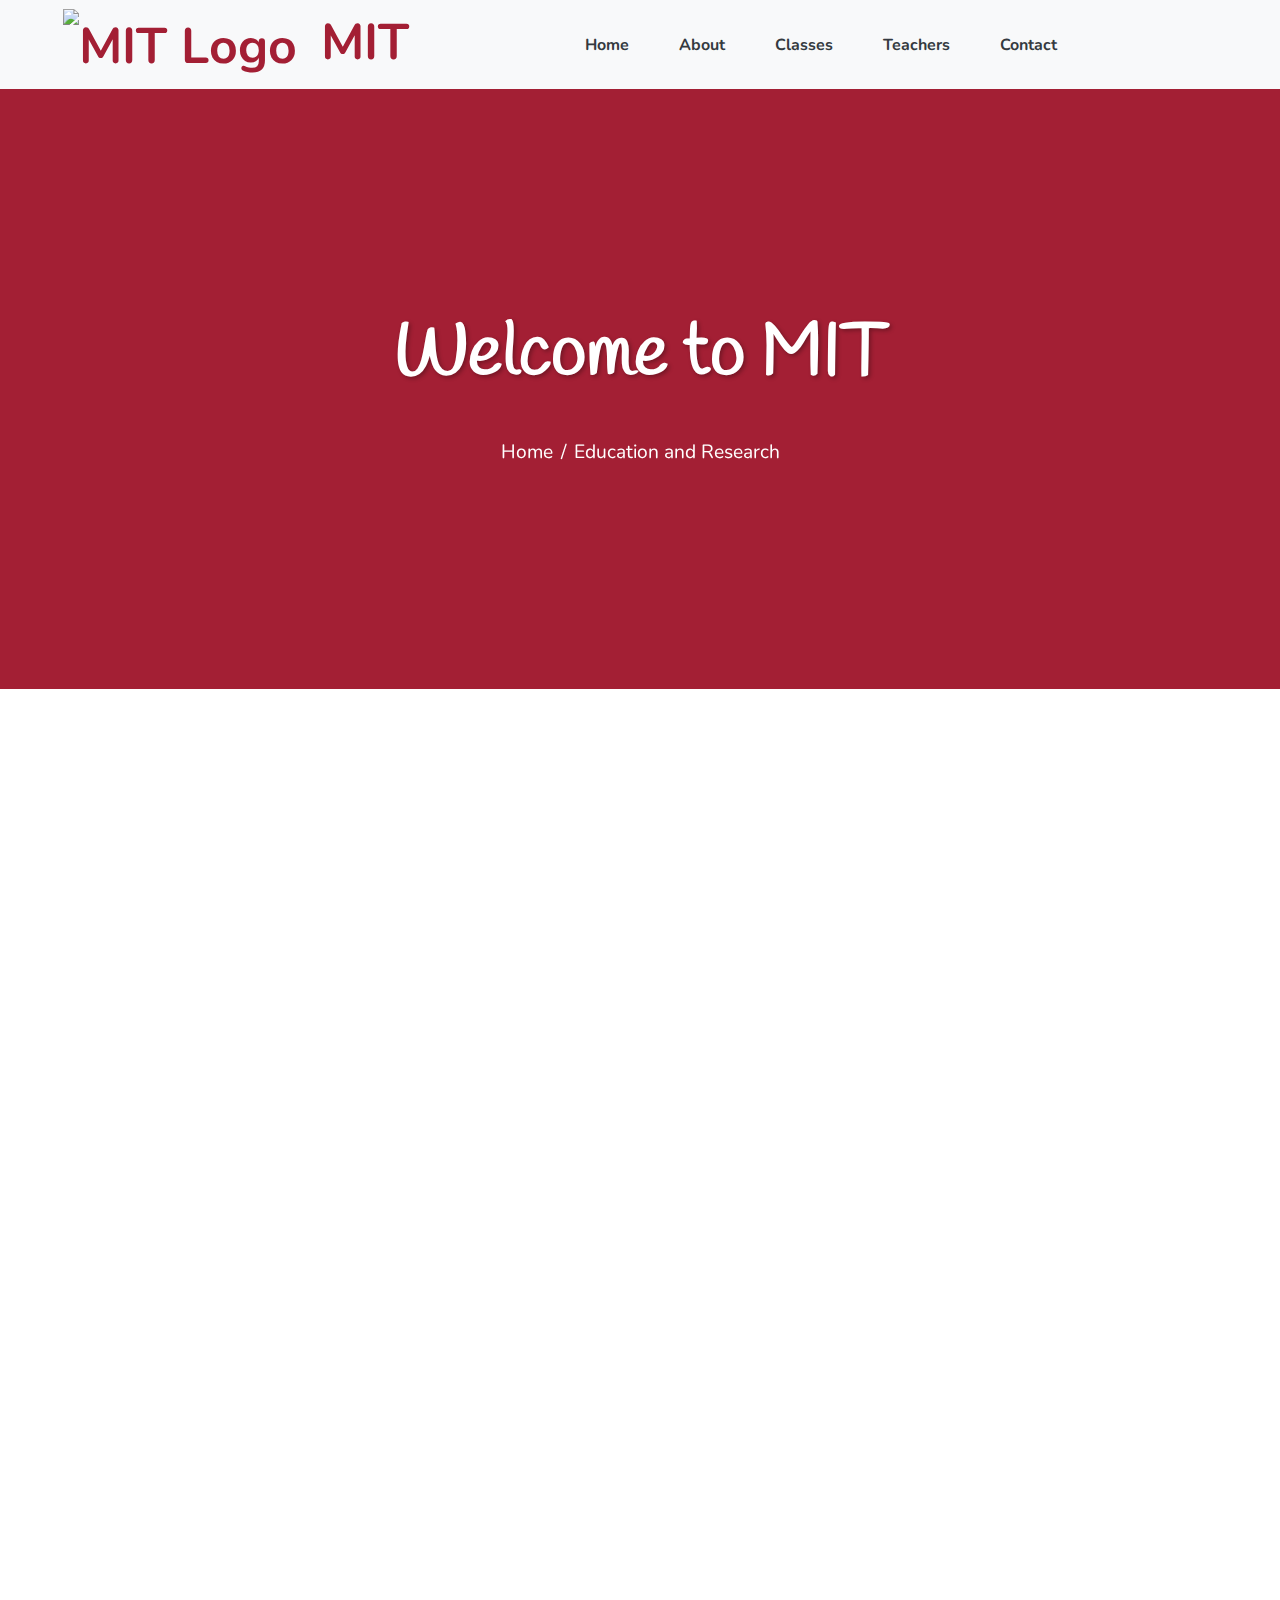
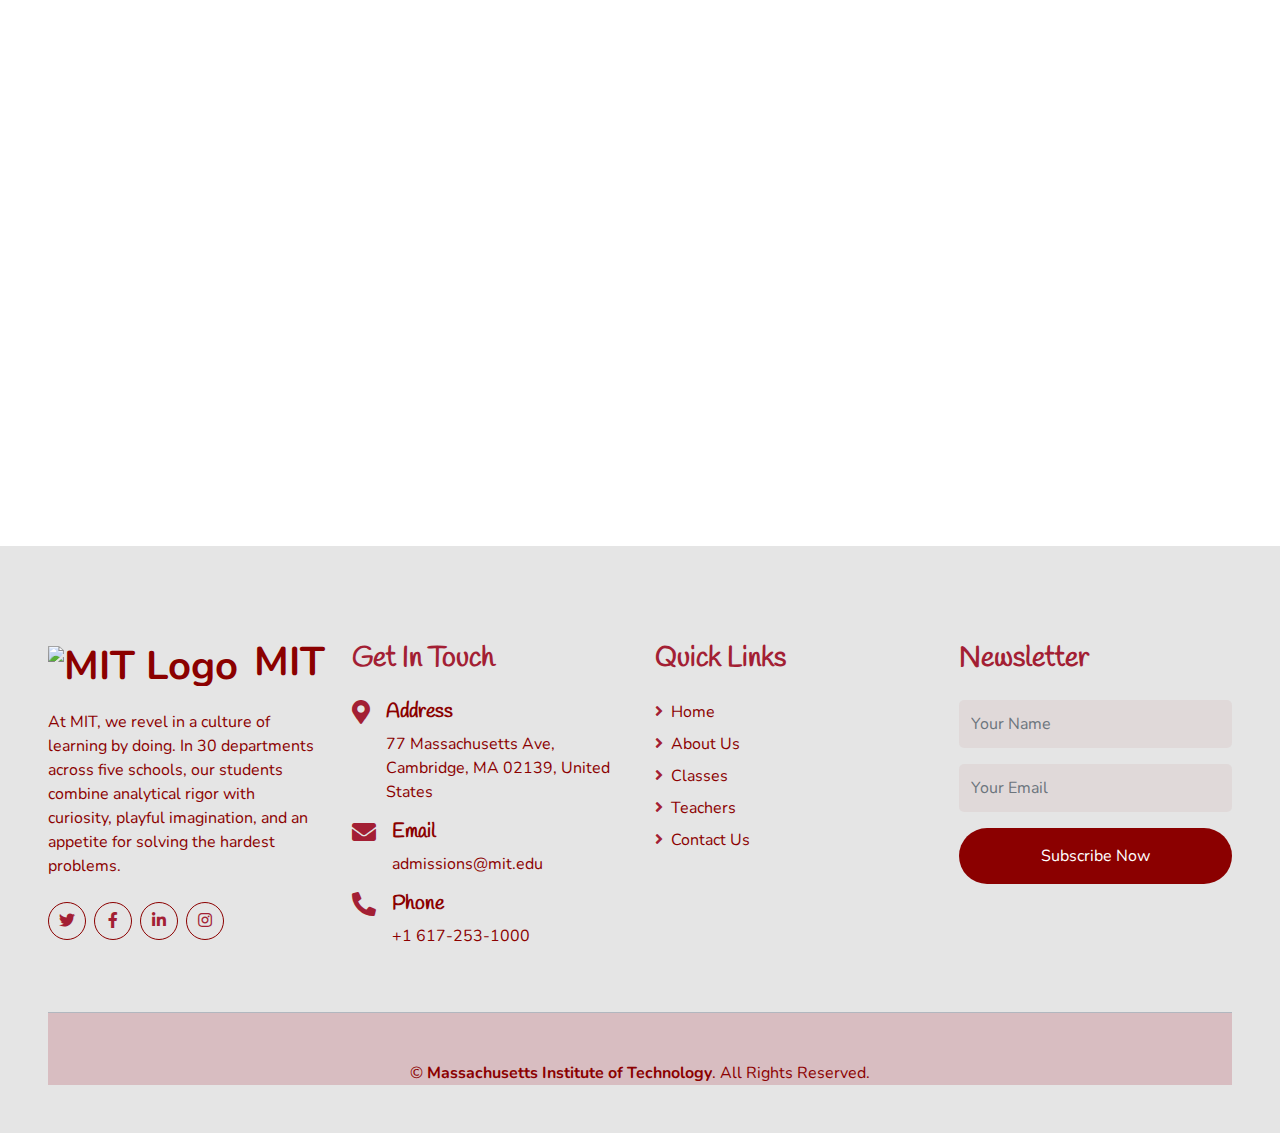
==== commit 1241cbe9: "sigma 2" ====
--- a/index.html
+++ b/index.html
@@ -2,7 +2,7 @@
 <html lang="en">
   <head>
     <meta charset="utf-8" />
-    <title>Massachusetts Institute of Technology</title>
+    <title>Home</title>
     <meta content="width=device-width, initial-scale=1.0" name="viewport" />
     <meta content="Free HTML Templates" name="keywords" />
     <meta content="Free HTML Templates" name="description" />
@@ -88,45 +88,6 @@
             </div>
         </div>
     </div>
-
-    <!-- Facilities Section -->
-    <div class="container-fluid pt-5">
-        <div class="container">
-            <div class="text-center pb-2 animate-on-scroll">
-                <p class="section-title px-5">
-                    <span class="px-2">Our Facilities</span>
-                </p>
-                <h1 class="mb-4">Facilities & Research Centers</h1>
-            </div>
-            <div class="row">
-                <div class="col-lg-4 col-md-6 pb-1">
-                    <div class="card border-0 shadow-sm mb-4 animate-on-scroll" style="animation-delay: 0.3s">
-                        <div class="card-header bg-transparent text-center">
-                            <h4>Research Labs</h4>
-                        </div>
-                        <!-- ... rest of card content ... -->
-                    </div>
-                </div>
-                <div class="col-lg-4 col-md-6 pb-1">
-                    <div class="card border-0 shadow-sm mb-4 animate-on-scroll" style="animation-delay: 0.5s">
-                        <div class="card-header bg-transparent text-center">
-                            <h4>Research Labs</h4>
-                        </div>
-                        <!-- ... rest of card content ... -->
-                    </div>
-                </div>
-                <div class="col-lg-4 col-md-6 pb-1">
-                    <div class="card border-0 shadow-sm mb-4 animate-on-scroll" style="animation-delay: 0.7s">
-                        <div class="card-header bg-transparent text-center">
-                            <h4>Research Labs</h4>
-                        </div>
-                        <!-- ... rest of card content ... -->
-                    </div>
-                </div>
-            </div>
-        </div>
-    </div>
-
     <!-- About Start -->
     <div class="container-fluid py-5">
       <div class="container">
@@ -134,7 +95,7 @@
           <div class="col-lg-5 animate-on-scroll">
             <img
               class="img-fluid rounded mb-5 mb-lg-0 hover-zoom"
-              src="img/about-1.jpg"
+              src="https://www.mit.edu/files/images/201807/7256117846_f8299f7ba1_o.jpg"
               alt=""
             />
           </div>
@@ -150,7 +111,7 @@
             </p>
             <div class="row pt-2 pb-4">
               <div class="col-6 col-md-4">
-                <img class="img-fluid rounded" src="img/about-2.jpg" alt="" />
+                <img class="img-fluid rounded" src="https://encrypted-tbn0.gstatic.com/images?q=tbn:ANd9GcQlUNcz5iw76e-7KT59spNvpfpGW9RyW6ZUGQ&s" alt="" />
               </div>
               <div class="col-6 col-md-8">
                 <ul class="list-inline m-0">
@@ -166,7 +127,7 @@
                 </ul>
               </div>
             </div>
-            <a href="" class="btn btn-primary mt-2 py-2 px-4">Learn More</a>
+            <a href="https://www.mit.edu/" class="btn btn-primary mt-2 py-2 px-4">Learn More</a>
           </div>
         </div>
       </div>
@@ -178,20 +139,19 @@
       <div class="container">
         <div class="text-center pb-2 animate-on-scroll">
             <p class="section-title px-5">
-                <span class="px-2">Popular Classes</span>
+                <span class="px-2">Popular Departments</span>
             </p>
-            <h1 class="mb-4">Classes for Your Future</h1>
+            <h1 class="mb-4">Departments for Your Future</h1>
         </div>
         <div class="row d-flex justify-content-center align-items-stretch">
             <!-- Engineering Card -->
             <div class="col-lg-4 mb-5 d-flex">
                 <div class="card border-0 bg-light shadow-sm pb-2 animate-on-scroll w-100" style="animation-delay: 0.3s">
-                    <img class="card-img-top mb-2" src="../img/class-1.jpg" alt="" style="height: 200px; object-fit: cover;" />
+                    <img class="card-img-top mb-2" src="https://scontent.fhan5-11.fna.fbcdn.net/v/t39.30808-6/373666746_668416715319468_3733397766074639132_n.jpg?_nc_cat=100&ccb=1-7&_nc_sid=cc71e4&_nc_eui2=AeFP9_Y4c-W3brj1Fuw4TQMPlpqtuqfZxzCWmq26p9nHMPSN5iQDwaltTpmuyM78AYTjybZ-8v7pJx0ZH_FiBUUu&_nc_ohc=uBYluq-z9yMQ7kNvgGGDjPL&_nc_zt=23&_nc_ht=scontent.fhan5-11.fna&_nc_gid=ArB8VlVxIpbHodAwgKkT8eh&oh=00_AYDAOqjUpij5lotVHdOelol6oE7i4SDj7MH_VMV3q94DLw&oe=6732879C" alt="" style="height: 200px; object-fit: cover;" />
                     <div class="card-body text-center">
-                        <h4 class="card-title">Engineering</h4>
+                        <h4 class="card-title">Aeronautics and Astronautics</h4>
                         <p class="card-text" style="height: 80px;">
-                            Engineering is the practice of using natural science, mathematics,
-                            and the engineering design process to solve technical problems.
+                            EWe look ahead by looking up. Push the boundaries of the possible. Shape the future of humankind.
                         </p>
                     </div>
                     <div class="card-footer bg-transparent py-4 px-5">
@@ -220,19 +180,18 @@
                             <div class="col-6 py-1">$53,790/year</div>
                         </div>
                     </div>
-                    <a href="" class="btn btn-primary px-4 mx-auto mb-4">Learn More</a>
+                    <a href="https://aeroastro.mit.edu/" class="btn btn-primary px-4 mx-auto mb-4">Learn More</a>
                 </div>
             </div>
 
             <!-- Computer Science Card -->
             <div class="col-lg-4 mb-5 d-flex">
                 <div class="card border-0 bg-light shadow-sm pb-2 animate-on-scroll w-100" style="animation-delay: 0.5s">
-                    <img class="card-img-top mb-2" src="img/class-2.jpg" alt="" style="height: 200px; object-fit: cover;" />
+                    <img class="card-img-top mb-2" src="https://encrypted-tbn0.gstatic.com/images?q=tbn:ANd9GcSP8jjv7Ink-bOAAkDVqzP9HgiQsaFJ_7yO6g&s" alt="" style="height: 200px; object-fit: cover;" />
                     <div class="card-body text-center">
-                        <h4 class="card-title">Computer Science</h4>
+                        <h4 class="card-title">Economics</h4>
                         <p class="card-text" style="height: 80px;">
-                            Computer Science combines theory and practice to develop innovative 
-                            solutions for computing challenges.
+                          Our faculty are at the forefront of economics research. Developing new theories and methodologies that advance the standard of economic analysis
                         </p>
                     </div>
                     <div class="card-footer bg-transparent py-4 px-5">
@@ -261,19 +220,18 @@
                             <div class="col-6 py-1">$53,790/year</div>
                         </div>
                     </div>
-                    <a href="" class="btn btn-primary px-4 mx-auto mb-4">Learn More</a>
+                    <a href="https://economics.mit.edu/" class="btn btn-primary px-4 mx-auto mb-4">Learn More</a>
                 </div>
             </div>
 
             <!-- Physics Card -->
             <div class="col-lg-4 mb-5 d-flex">
                 <div class="card border-0 bg-light shadow-sm pb-2 animate-on-scroll w-100" style="animation-delay: 0.7s">
-                    <img class="card-img-top mb-2" src="img/class-3.jpg" alt="" style="height: 200px; object-fit: cover;" />
+                    <img class="card-img-top mb-2" src="https://upload.wikimedia.org/wikipedia/commons/5/50/MIT_Building_46.jpg" alt="" style="height: 200px; object-fit: cover;" />
                     <div class="card-body text-center">
-                        <h4 class="card-title">Physics</h4>
+                        <h4 class="card-title">Brain and Cognitive Sciences</h4>
                         <p class="card-text" style="height: 80px;">
-                            Physics at MIT explores fundamental physical principles governing the universe, 
-                            from quantum mechanics to astrophysics.
+                            Understanding the brain and cognitive processes that underlie human behavior.
                         </p>
                     </div>
                     <div class="card-footer bg-transparent py-4 px-5">
@@ -302,7 +260,7 @@
                             <div class="col-6 py-1">$53,790/year</div>
                         </div>
                     </div>
-                    <a href="" class="btn btn-primary px-4 mx-auto mb-4">Learn More</a>
+                    <a href="https://bcs.mit.edu/" class="btn btn-primary px-4 mx-auto mb-4">Learn More</a>
                 </div>
             </div>
         </div>
--- a/css/mit-theme.css
+++ b/css/mit-theme.css
@@ -791,8 +791,8 @@
 }
 
 .card-text {
-    height: 80px;
-    overflow: hidden;
+    height: auto;
+    overflow: visible;
     display: -webkit-box;
     -webkit-line-clamp: 4;
     -webkit-box-orient: vertical;
@@ -890,4 +890,179 @@
         opacity: 1;
         transform: translateY(0);
     }
+}
+
+/* Research Cards Styling */
+.card {
+    transition: transform 0.3s ease-in-out;
+    overflow: hidden;
+}
+
+.card:hover {
+    transform: translateY(-10px);
+}
+
+.card-img-top {
+    height: 200px;
+    object-fit: cover;
+    transition: transform 0.3s ease;
+}
+
+.card:hover .card-img-top {
+    transform: scale(1.05);
+}
+
+.research-stats {
+    border-top: 1px solid rgba(0,0,0,0.1);
+    padding-top: 15px;
+}
+
+.stat {
+    text-align: center;
+}
+
+.stat i {
+    font-size: 24px;
+    margin-bottom: 5px;
+}
+
+.stat span {
+    font-size: 14px;
+    color: #6c757d;
+}
+
+/* Research Timeline Styling */
+.research-item {
+    position: relative;
+    padding: 30px;
+    background: white;
+    border-radius: 10px;
+    box-shadow: 0 5px 15px rgba(0,0,0,0.08);
+    transition: transform 0.3s ease;
+}
+
+.research-item:hover {
+    transform: translateY(-5px);
+}
+
+.research-overlay {
+    position: absolute;
+    top: 20px;
+    left: 20px;
+    z-index: 1;
+}
+
+.research-overlay .badge {
+    font-size: 14px;
+    padding: 8px 16px;
+    border-radius: 20px;
+    background-color: #A31F34 !important;  /* MIT's primary red color */
+    color: white !important;
+    box-shadow: 0 2px 5px rgba(0,0,0,0.2);
+    transition: transform 0.3s ease;
+}
+
+.research-overlay .badge:hover {
+    transform: translateY(-2px);
+    box-shadow: 0 4px 8px rgba(0,0,0,0.3);
+}
+
+.research-content {
+    padding: 20px;
+}
+
+.research-content h4 {
+    color: #17a2b8;
+    margin-bottom: 15px;
+}
+
+.research-stats {
+    border-top: 1px solid rgba(0,0,0,0.1);
+    padding-top: 20px;
+}
+
+.stat {
+    text-align: center;
+}
+
+.stat i {
+    font-size: 24px;
+    margin-bottom: 8px;
+}
+
+.stat span {
+    font-size: 14px;
+    color: #6c757d;
+    font-weight: 500;
+}
+
+/* Animation for research items */
+.research-item {
+    opacity: 0;
+    transform: translateY(20px);
+    animation: fadeInUp 0.6s ease forwards;
+}
+
+@keyframes fadeInUp {
+    to {
+        opacity: 1;
+        transform: translateY(0);
+    }
+}
+
+.research-item:nth-child(2) {
+    animation-delay: 0.2s;
+}
+
+.research-item:nth-child(3) {
+    animation-delay: 0.4s;
+}
+
+/* Testimonial Styling */
+.testimonial-item {
+    position: relative;
+}
+
+.testimonial-item .fa-quote-left {
+    font-size: 24px;
+    margin-bottom: 15px;
+}
+
+.testimonial-item img {
+    border: 2px solid #17a2b8;
+    transition: transform 0.3s ease;
+}
+
+.testimonial-item:hover img {
+    transform: scale(1.1);
+}
+
+.testimonial-carousel .owl-dots {
+    margin-top: 30px;
+    text-align: center;
+}
+
+.testimonial-carousel .owl-dot {
+    position: relative;
+    display: inline-block;
+    margin: 0 5px;
+    width: 12px;
+    height: 12px;
+    border-radius: 50%;
+    background: #dddddd;
+    transition: all 0.3s ease;
+}
+
+.testimonial-carousel .owl-dot.active {
+    width: 24px;
+    border-radius: 6px;
+    background: #17a2b8;
+}
+
+.testimonial-item .bg-light {
+    transition: transform 0.3s ease;
+}
+
+.testimonial-item:hover .bg-light {
+    transform: translateY(-5px);
 }